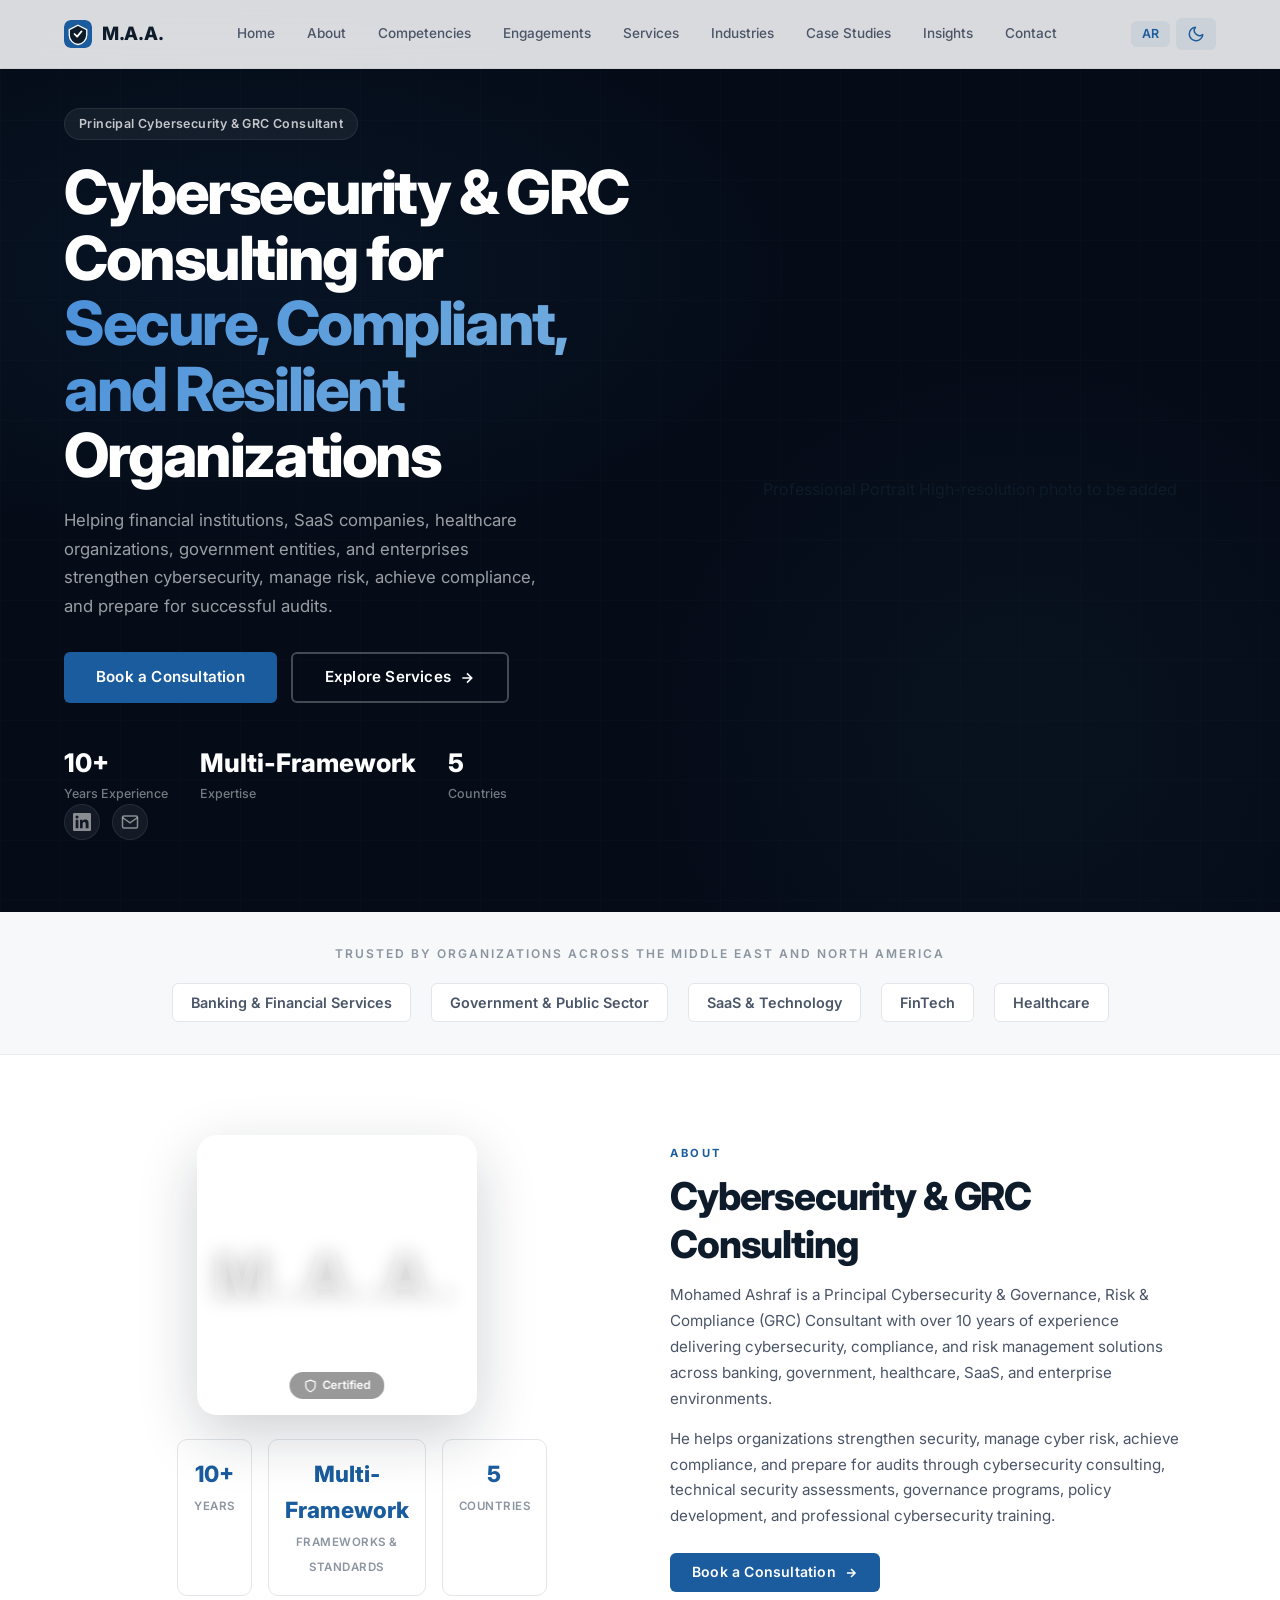
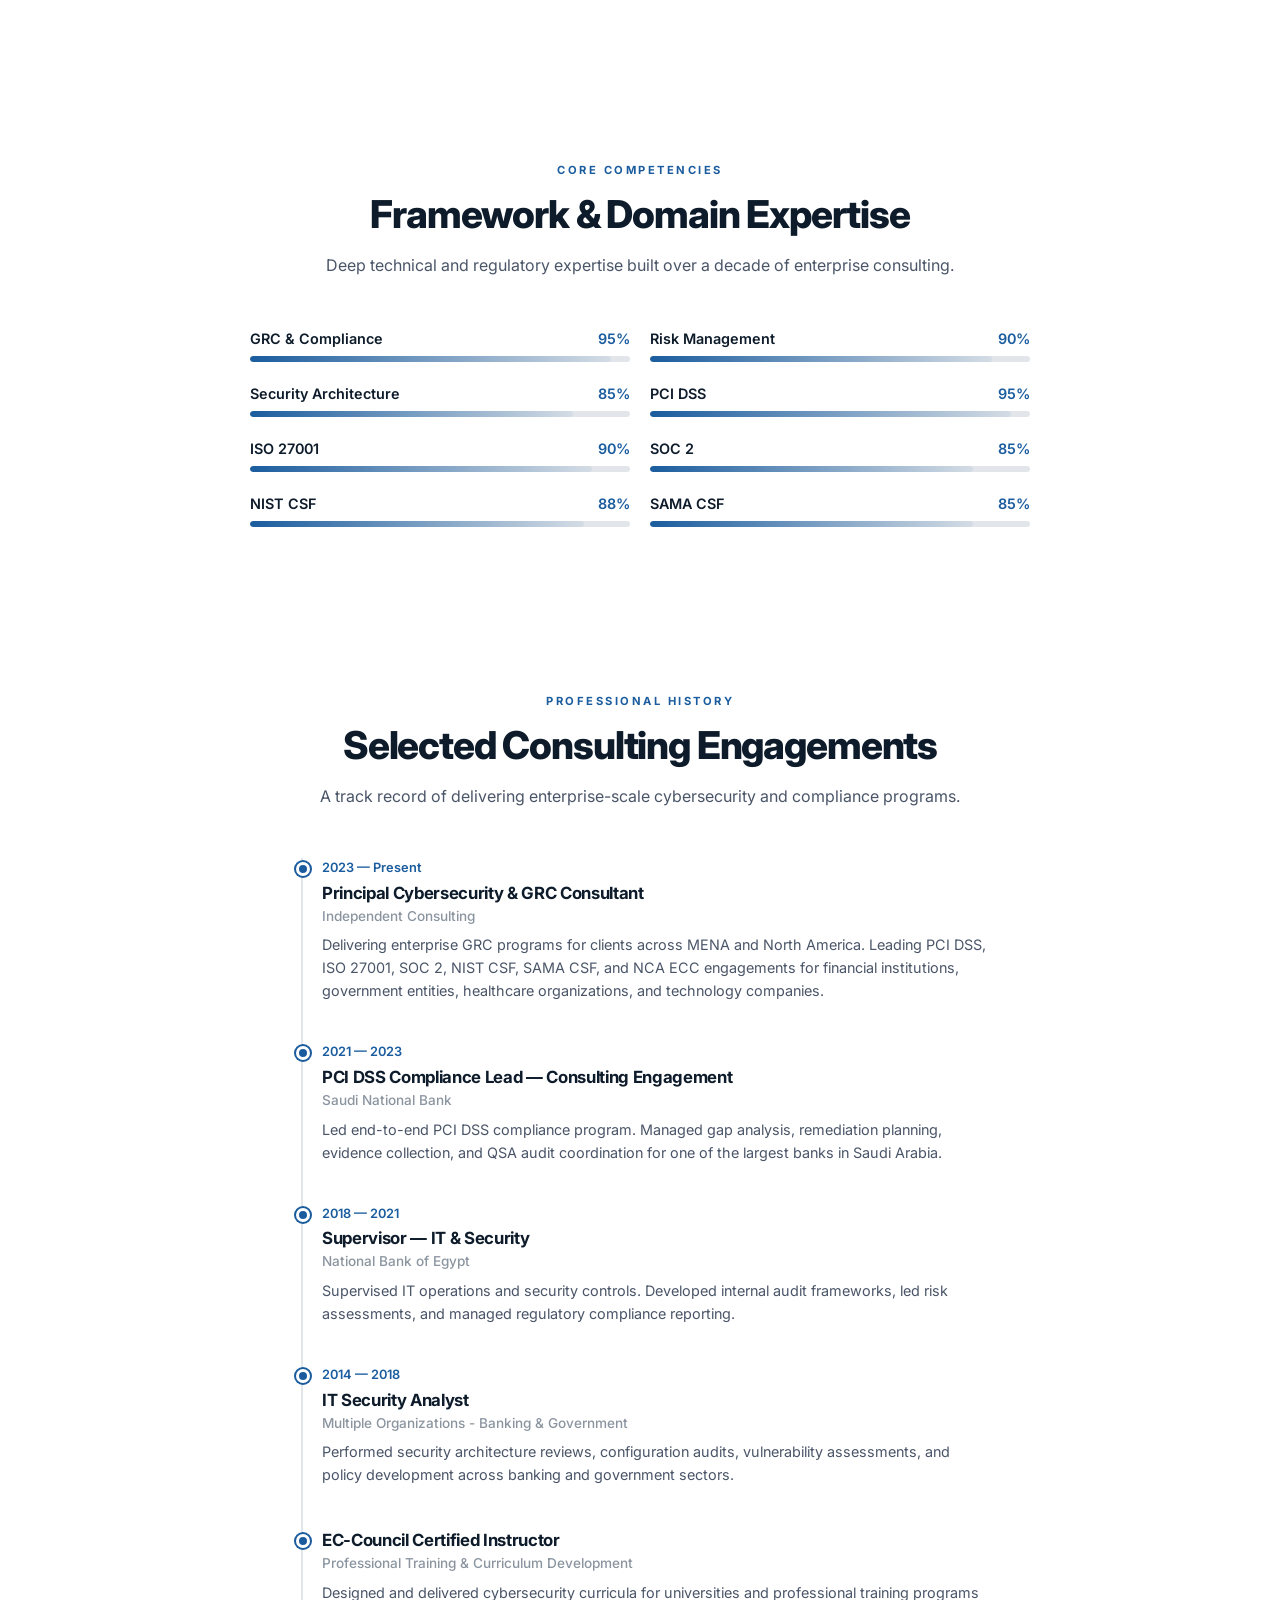
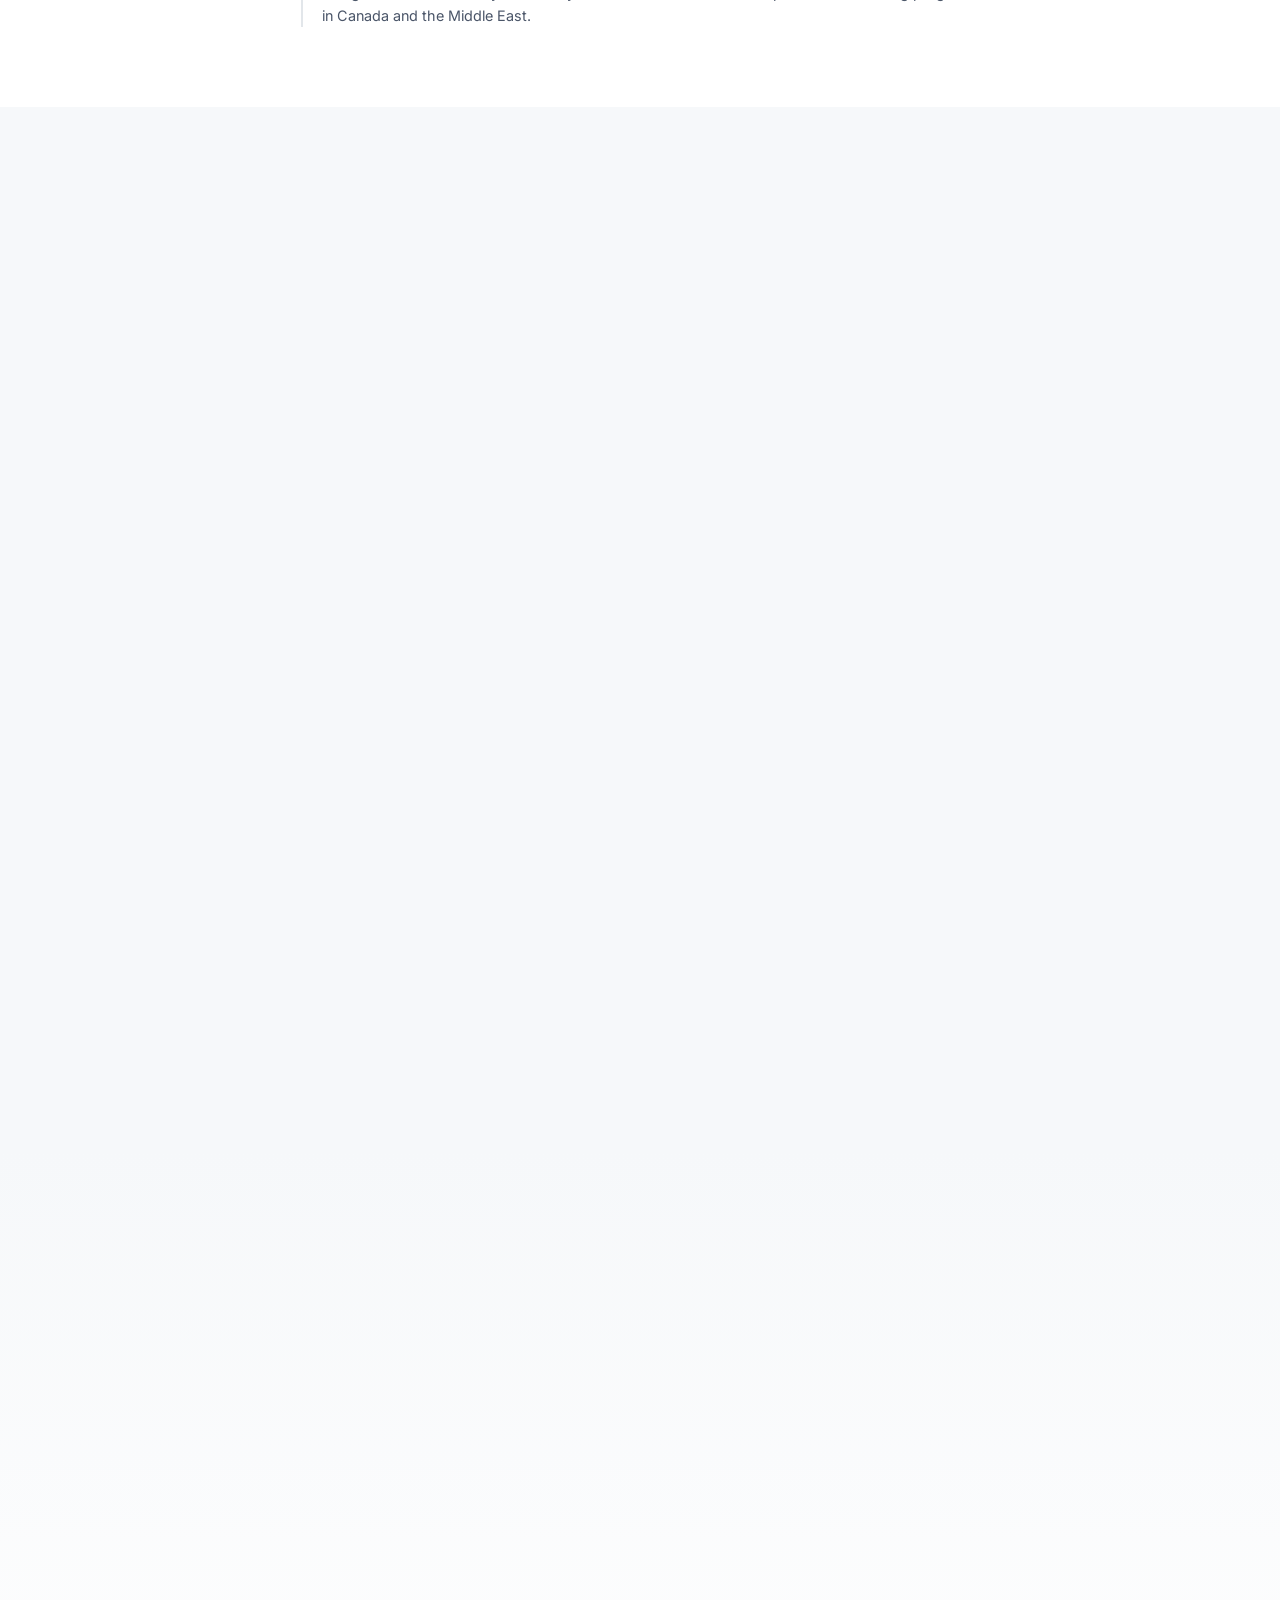
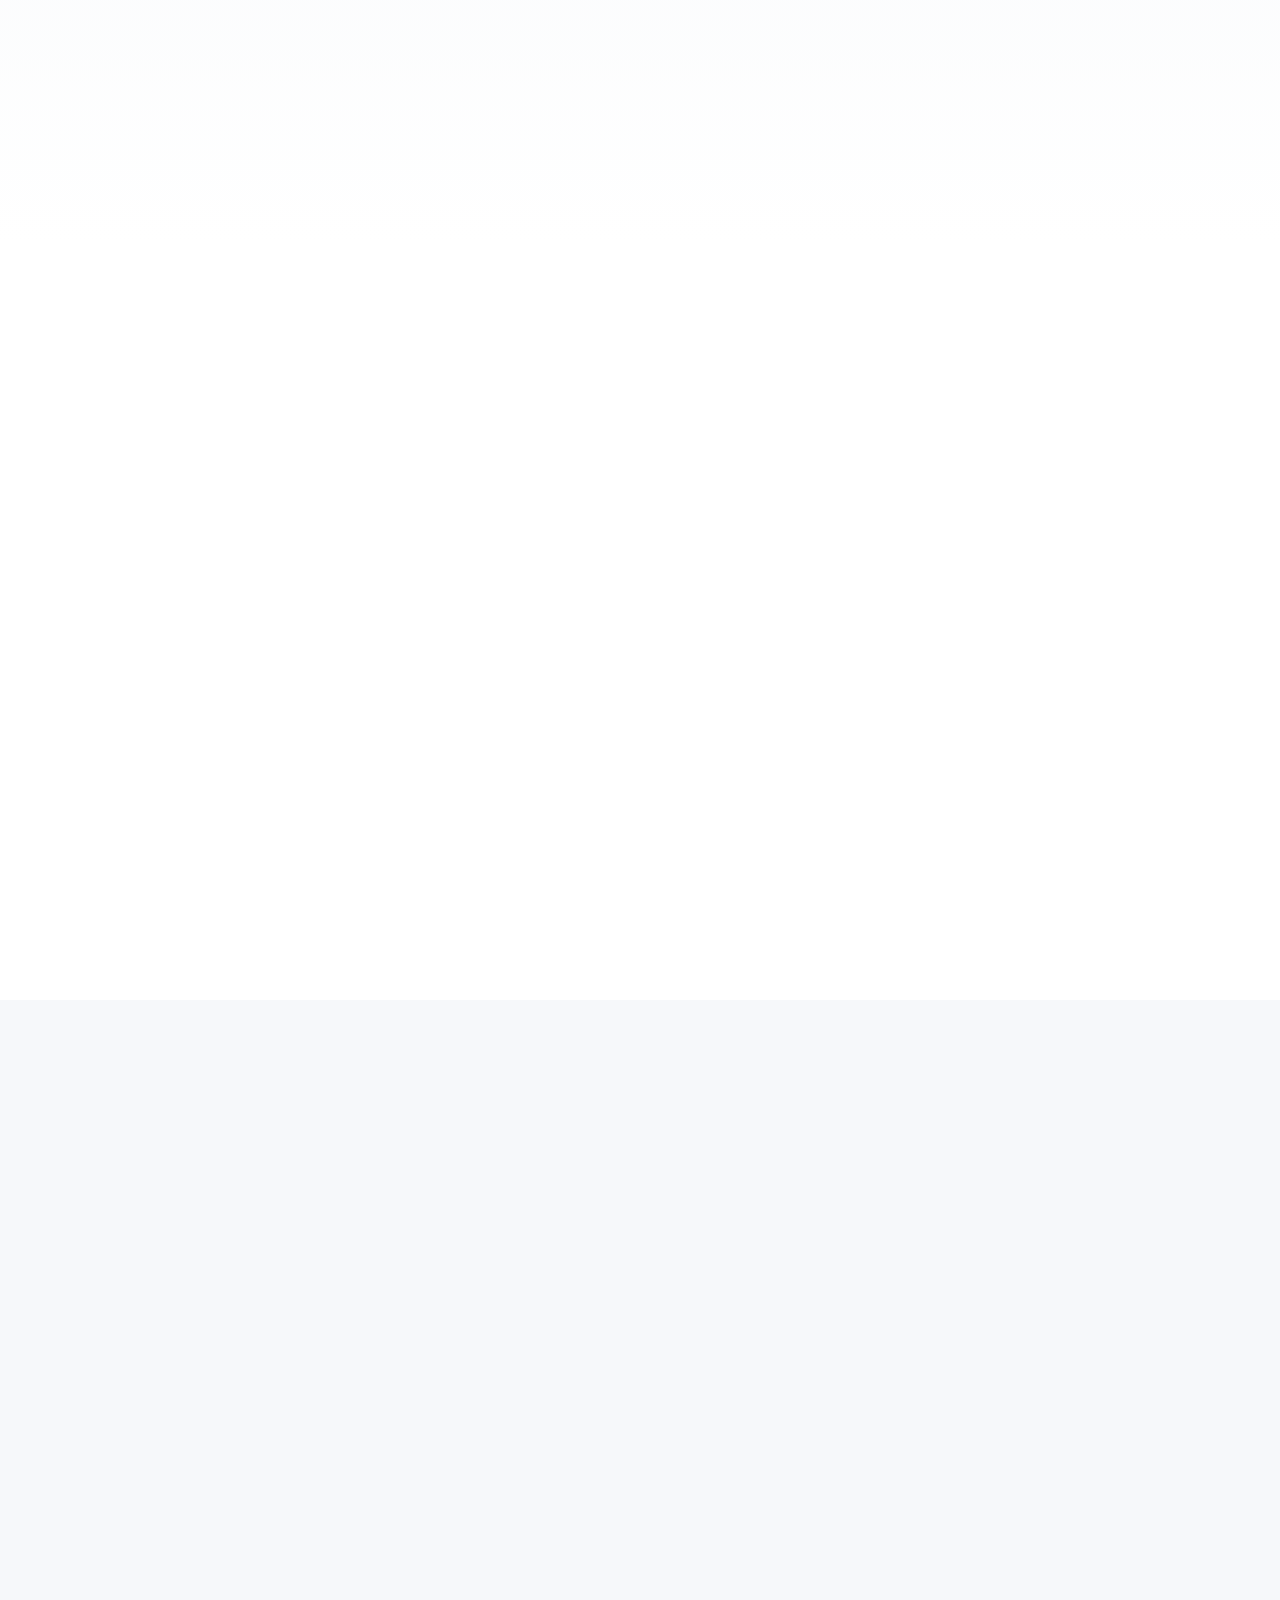
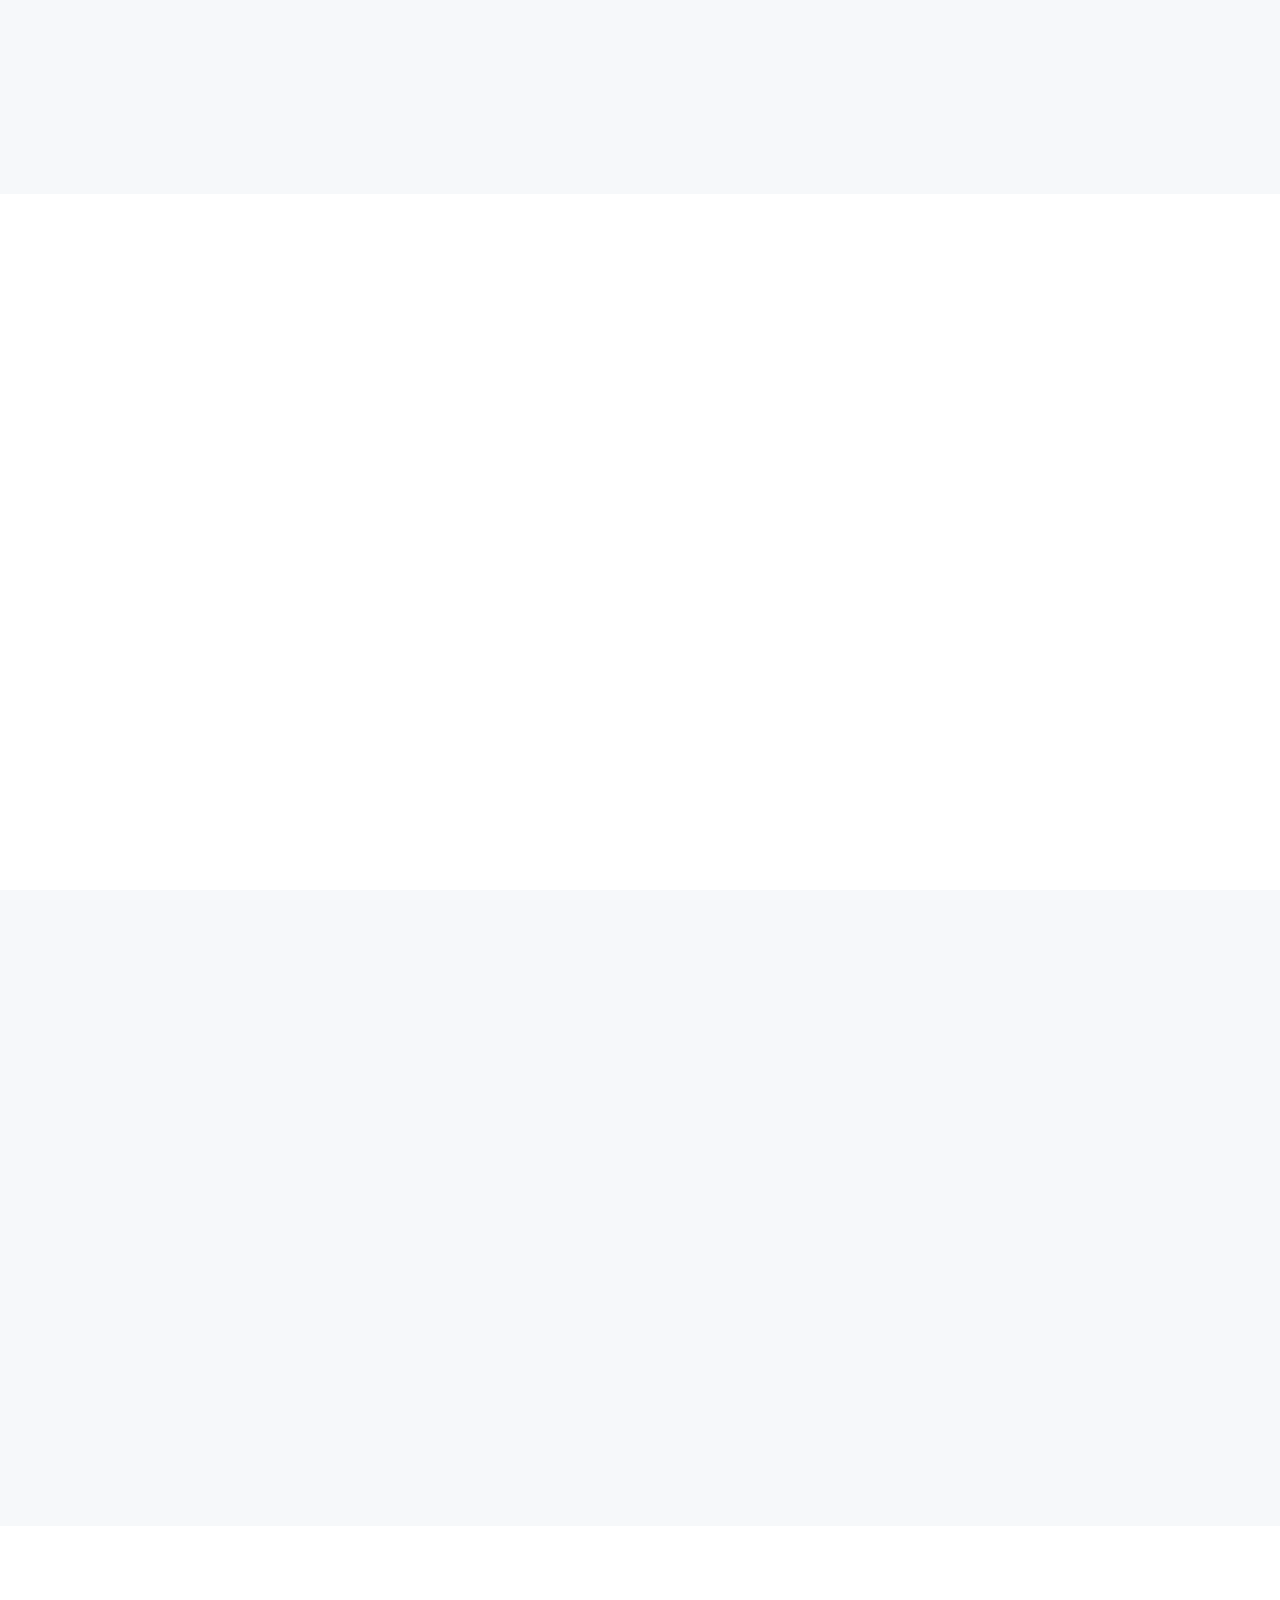
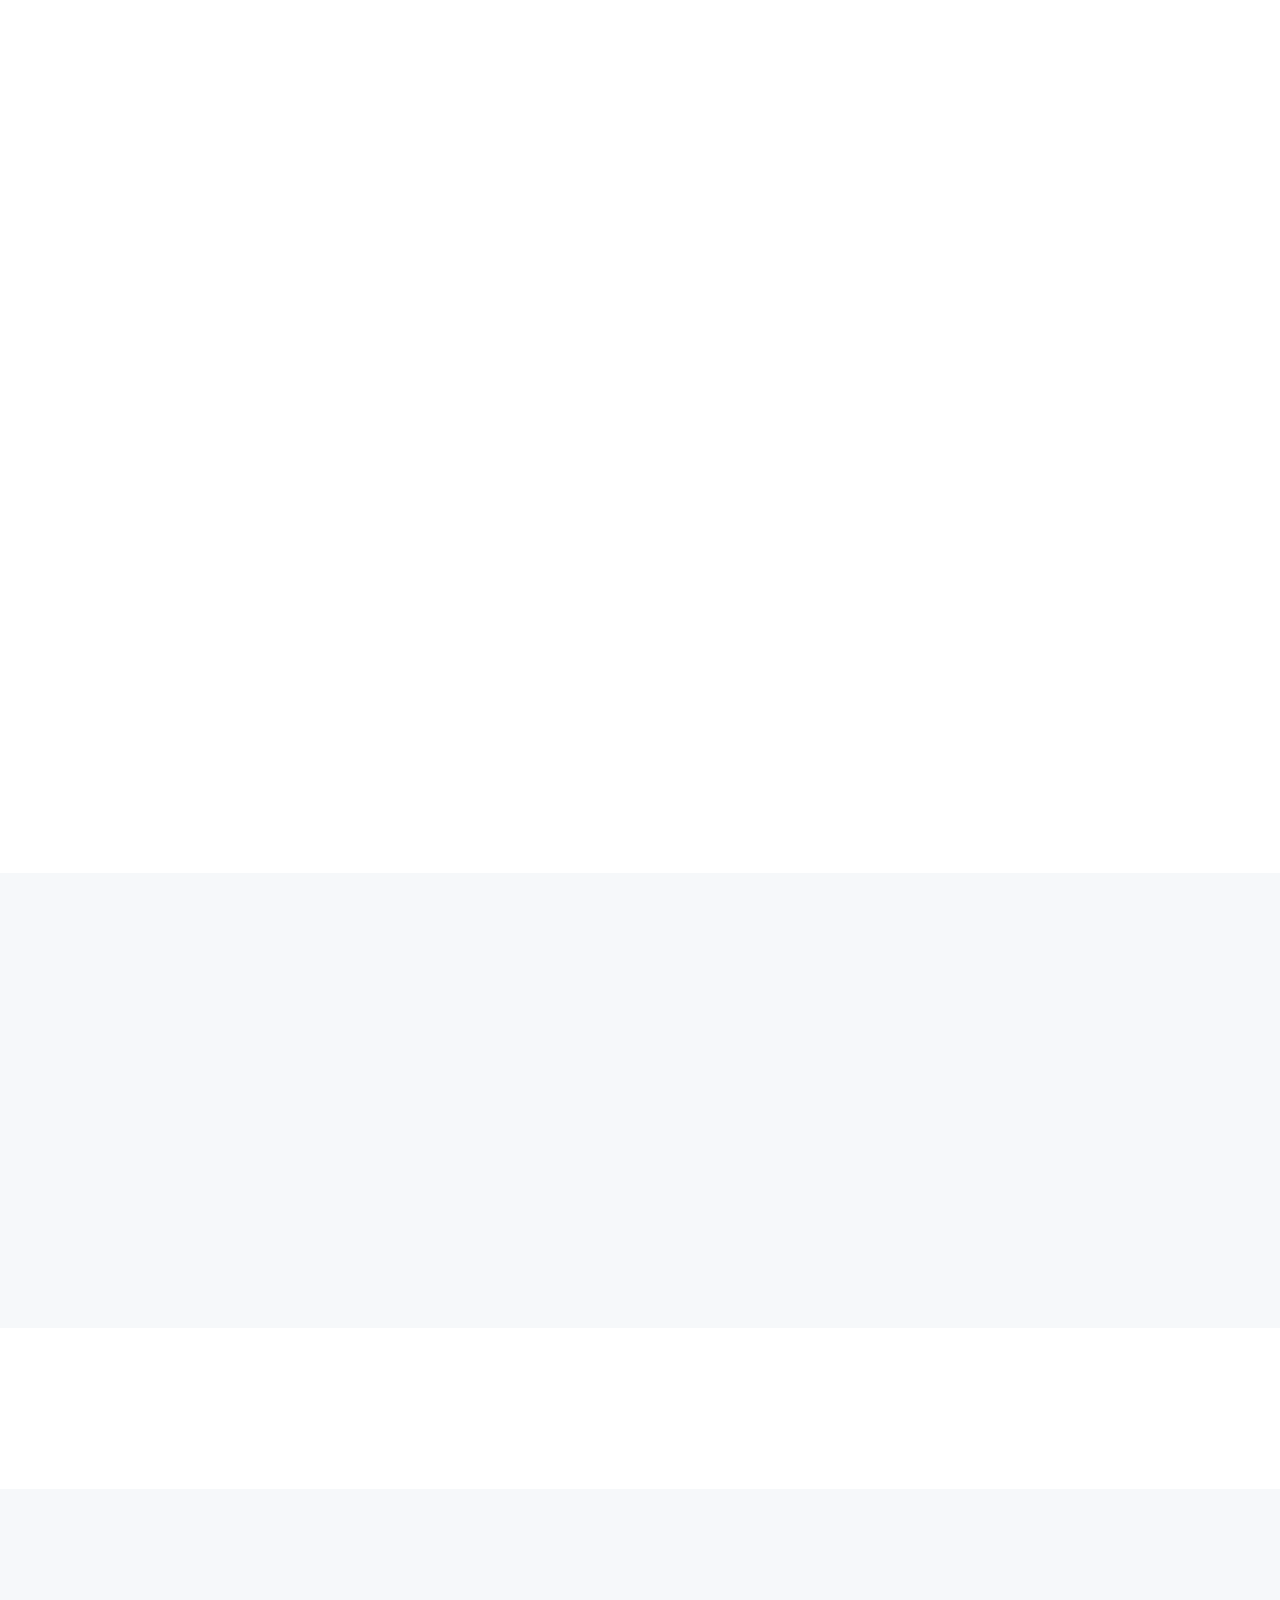
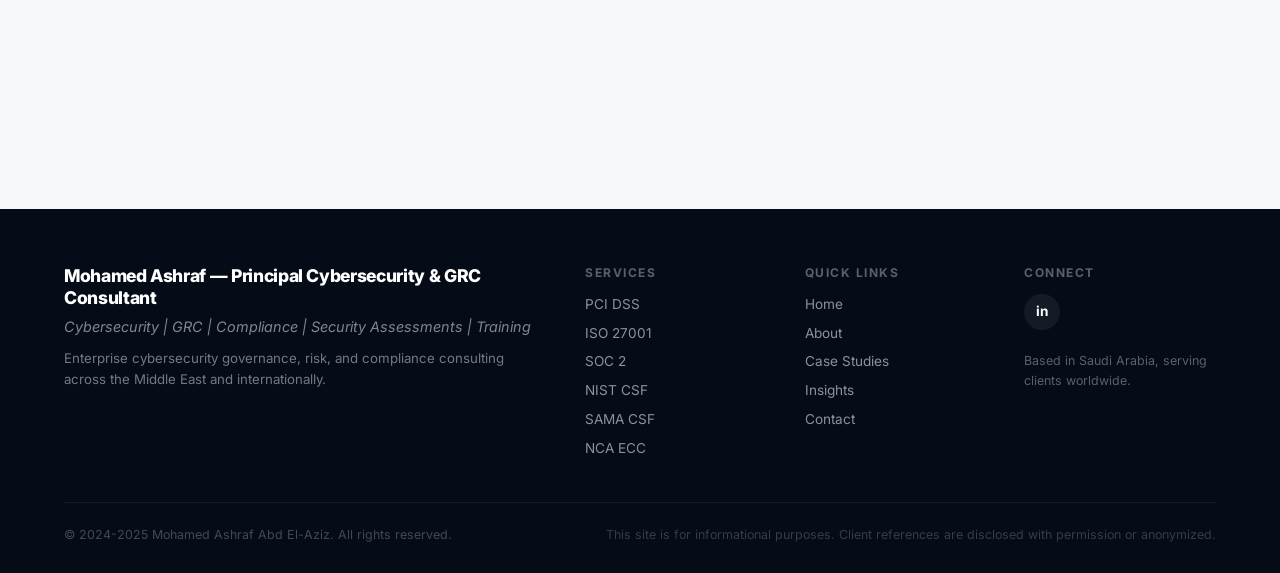
==== website/index.html @ 520581af "refactor: final professional review - remove subscription/marketplace, fix claims, restructure servi" ====
﻿<!DOCTYPE html>
<html lang="en">
<head>
<meta charset="UTF-8">
<meta name="viewport" content="width=device-width, initial-scale=1.0">
<title>Mohamed Ashraf Abd El-Aziz — Principal Cybersecurity & GRC Consultant | PCI DSS | ISO 27001 | SOC 2 | SAMA | NCA</title>
<meta name="description" content="10+ years delivering enterprise cybersecurity governance, risk & compliance programs for banks, governments, healthcare, and SaaS across 5 countries. PCI DSS, ISO 27001, SOC 2, SAMA CSF, NCA ECC.">
<meta name="keywords" content="Cybersecurity Consultant, GRC Consultant, PCI DSS Consultant, ISO 27001 Consultant, SOC 2 Consultant, SAMA CSF, NCA ECC, Riyadh, Saudi Arabia, vCISO, Risk Management, Compliance">
<meta name="robots" content="index, follow">
<link rel="canonical" href="https://domain.com">
<meta property="og:title" content="Mohamed Ashraf Abd El-Aziz — Principal Cybersecurity & GRC Consultant">
<meta property="og:description" content="Enterprise cybersecurity governance, risk & compliance consulting for financial institutions, SaaS, healthcare, and government.">
<meta property="og:type" content="website">
<meta property="og:url" content="https://domain.com">
<link rel="preconnect" href="https://fonts.googleapis.com">
<link rel="preconnect" href="https://fonts.gstatic.com" crossorigin>
<link href="https://fonts.googleapis.com/css2?family=Inter:wght@300;400;500;600;700;800;900&family=JetBrains+Mono:wght@400;500&display=swap" rel="stylesheet" media="print" onload="this.media='all'">
<link rel="stylesheet" href="css/styles.css">
</head>
<body>

<!-- ==================== NAVIGATION ==================== -->
<nav class="navbar" role="navigation" aria-label="Main navigation">
<div class="container nav-container">
<a href="#" class="nav-logo" aria-label="Home">
<svg class="nav-logo-icon" width="28" height="28" viewBox="0 0 32 32" fill="none"><rect width="32" height="32" rx="8" fill="#1A5C9E"/><path d="M16 6l10 5v6c0 5.5-4.5 10.5-10 11-5.5-.5-10-5.5-10-11v-6l10-5z" fill="#0D1B2A" stroke="#fff" stroke-width="1.5"/><path d="M12 16l3 3 5-6" stroke="#fff" stroke-width="2" stroke-linecap="round" stroke-linejoin="round"/></svg>
<span class="nav-logo-text" data-edit="navBrand">M.A.A.</span>
</a>
<div class="nav-links" id="navLinks" role="menubar">
<a href="#" class="active" role="menuitem" data-i18n="home">Home</a>
<a href="#about" role="menuitem" data-i18n="about">About</a>
<a href="#skills" role="menuitem" data-i18n="skills">Competencies</a>
<a href="#experience" role="menuitem" data-i18n="experience">Engagements</a>
<a href="#services" role="menuitem" data-i18n="services">Services</a>
<a href="#industries" role="menuitem" data-i18n="industries">Industries</a>
<a href="#case-studies" role="menuitem" data-i18n="caseStudies">Case Studies</a>
<a href="#insights" role="menuitem" data-i18n="insights">Insights</a>
<a href="#contact" role="menuitem" data-i18n="contact">Contact</a>
</div>
<div class="nav-actions">
<button class="nav-icon-btn" id="langToggle" aria-label="Toggle language">AR</button>
<button class="nav-icon-btn" id="themeToggle" aria-label="Toggle theme">
<svg width="18" height="18" viewBox="0 0 24 24" fill="none" stroke="currentColor" stroke-width="2" stroke-linecap="round" stroke-linejoin="round"><path d="M21 12.79A9 9 0 1 1 11.21 3 7 7 0 0 0 21 12.79z"/></svg>
</button>
<!-- TODO: Future SaaS login -->
<button class="btn btn-primary btn-sm" id="loginBtn" data-i18n="login" style="display:none;">Login</button>
</div>
<button class="hamburger" id="hamburger" aria-label="Toggle menu"><span></span><span></span><span></span></button>
</div>
</nav>

<!-- ==================== HERO ==================== -->
<section class="hero" id="home">
<div class="hero-grid-bg"></div>
<div class="hero-gradient"></div>
<div class="container hero-container">
<div class="hero-content">
<div class="hero-badge" data-i18n="heroBadge" data-edit="heroBadge"><span class="hero-badge-dot"></span> Principal Cybersecurity & GRC Consultant</div>
<h1 class="hero-title">Cybersecurity & GRC Consulting for <span class="hero-title-em" data-edit="heroTitleLine2">Secure, Compliant, and Resilient</span> Organizations</h1>
<p class="hero-subtitle" data-i18n="heroSub" data-edit="heroSub">Helping financial institutions, SaaS companies, healthcare organizations, government entities, and enterprises strengthen cybersecurity, manage risk, achieve compliance, and prepare for successful audits.</p>
<div class="hero-ctas">
<a href="#contact" class="btn btn-primary btn-lg">
<span data-i18n="schedule">Book a Consultation</span>
</a>
<a href="#services" class="btn btn-outline btn-lg">
<span data-i18n="explore">Explore Services</span>
<svg width="16" height="16" viewBox="0 0 24 24" fill="none" stroke="currentColor" stroke-width="2.5"><path d="M5 12h14M12 5l7 7-7 7"/></svg>
</a>
</div>
<div class="hero-stats">
<div class="hero-stat">
<span class="hero-stat-num" data-edit="stat1num">10+</span>
<span class="hero-stat-label" data-edit="stat1label">Years Experience</span>
</div>
<div class="hero-stat">
<span class="hero-stat-num" data-edit="stat2num">Multi-Framework</span>
<span class="hero-stat-label" data-edit="stat2label">Expertise</span>
</div>
<div class="hero-stat">
<span class="hero-stat-num" data-edit="stat3val">5</span>
<span class="hero-stat-label" data-edit="stat3label">Countries</span>
</div>
</div>
<div class="hero-social">
<a href="#" aria-label="LinkedIn" class="hero-social-link">
<svg width="18" height="18" viewBox="0 0 24 24" fill="currentColor"><path d="M20.447 20.452h-3.554v-5.569c0-1.328-.027-3.037-1.852-3.037-1.853 0-2.136 1.445-2.136 2.939v5.667H9.351V9h3.414v1.561h.046c.477-.9 1.637-1.85 3.5-1.85 3.742 0 4.436 2.459 4.436 5.656v6.085zM5.337 7.433a2.062 2.062 0 01-2.063-2.065 2.064 2.064 0 112.063 2.065zM7.119 20.452H3.553V9h3.566v11.452zM22.225 0H1.771C.792 0 0 .774 0 1.729v20.542C0 23.227.792 24 1.771 24h20.451C23.2 24 24 23.227 24 22.271V1.729C24 .774 23.2 0 22.225 0z"/></svg>
</a>
<a href="#" aria-label="Email" class="hero-social-link">
<svg width="18" height="18" viewBox="0 0 24 24" fill="none" stroke="currentColor" stroke-width="2"><path d="M4 4h16c1.1 0 2 .9 2 2v12c0 1.1-.9 2-2 2H4c-1.1 0-2-.9-2-2V6c0-1.1.9-2 2-2z"/><polyline points="22,6 12,13 2,6"/></svg>
</a>
</div>
</div>
<div class="hero-visual">
<div class="hero-photo-placeholder">
Professional Portrait
<span class="hero-photo-note">High-resolution photo to be added</span>
</div>
</div>
</div>
</section>

<!-- ==================== TRUSTED BY ==================== -->
<section class="trusted-section">
<div class="container">
<p class="trusted-label" data-i18n="trustedBy" data-edit="trustedBy">Trusted by leading organizations across the Middle East and North America</p>
<div class="trusted-logos">
<div class="trusted-logo" data-i18n="snb" data-edit="snb">Banking & Financial Services</div>
<div class="trusted-logo" data-i18n="diriyah" data-edit="diriyah">Government & Public Sector</div>
<div class="trusted-logo" data-i18n="nvits" data-edit="nvits">SaaS & Technology</div>
<div class="trusted-logo" data-i18n="parentApp" data-edit="parentApp">FinTech</div>
<div class="trusted-logo" data-i18n="healthcare" data-edit="healthcare">Healthcare</div>
</div>
</div>
</section>

<!-- ==================== ABOUT ==================== -->
<section class="section" id="about">
<div class="container">
<div class="about-layout">
<div class="about-visual">
<div class="about-image-card">
<div class="about-initials">M.A.A.</div>
<div class="about-image-badge">
<svg width="14" height="14" viewBox="0 0 24 24" fill="none" stroke="currentColor" stroke-width="2"><path d="M12 22s8-4 8-10V5l-8-3-8 3v7c0 6 8 10 8 10z"/></svg>
Certified
</div>
</div>
<div class="about-metrics">
<div class="about-metric"><span class="about-metric-num" data-edit="aboutMetric1">10+</span><span class="about-metric-label">Years</span></div>
<div class="about-metric"><span class="about-metric-num" data-edit="aboutMetric2">Multi-Framework</span><span class="about-metric-label">Frameworks & Standards</span></div>
<div class="about-metric"><span class="about-metric-num" data-edit="aboutMetric3">5</span><span class="about-metric-label">Countries</span></div>
</div>
</div>
<div class="about-content">
<span class="section-label" data-i18n="aboutLabel" data-edit="aboutLabel">About</span>
<h2 class="section-title" data-i18n="aboutTitle" data-edit="aboutTitle">Turning Compliance Into Competitive Advantage</h2>
<p class="about-text" data-i18n="aboutP1" data-edit="aboutP1">Mohamed Ashraf is a Principal Cybersecurity & Governance, Risk & Compliance (GRC) Consultant with over 10 years of experience delivering cybersecurity, compliance, and risk management solutions across banking, government, healthcare, SaaS, and enterprise environments.</p>
<p class="about-text" data-i18n="aboutP2" data-edit="aboutP2">He helps organizations strengthen security, manage cyber risk, achieve compliance, and prepare for audits through cybersecurity consulting, technical security assessments, governance programs, policy development, and professional cybersecurity training.</p>
<div class="about-actions">
<a href="#contact" class="btn btn-primary">
<span data-i18n="schedule">Book a Consultation</span>
<svg width="14" height="14" viewBox="0 0 24 24" fill="none" stroke="currentColor" stroke-width="2.5"><path d="M5 12h14M12 5l7 7-7 7"/></svg>
</a>
</div>
</div>
</div>
</div>
</section>

<!-- ==================== SKILLS ==================== -->
<section class="section skills-section" id="skills">
<div class="container">
<div class="section-header">
<span class="section-label" data-i18n="skillsLabel" data-edit="skillsLabel">Core Competencies</span>
<h2 class="section-title" data-i18n="skillsTitle" data-edit="skillsTitle">Framework & Domain Expertise</h2>
<p class="section-desc" data-i18n="skillsDesc" data-edit="skillsDesc">Deep technical and regulatory expertise developed over a decade of hands-on consulting across industries and frameworks.</p>
</div>
<div class="skills-grid">
<div class="skill-item">
<div class="skill-info"><span data-edit="skill1name">GRC & Compliance</span><span data-edit="skill1pct">95%</span></div>
<div class="skill-bar"><div class="skill-bar-fill" style="width:95%"></div></div>
</div>
<div class="skill-item">
<div class="skill-info"><span data-edit="skill2name">Risk Management</span><span data-edit="skill2pct">90%</span></div>
<div class="skill-bar"><div class="skill-bar-fill" style="width:90%"></div></div>
</div>
<div class="skill-item">
<div class="skill-info"><span data-edit="skill3name">Security Architecture</span><span data-edit="skill3pct">85%</span></div>
<div class="skill-bar"><div class="skill-bar-fill" style="width:85%"></div></div>
</div>
<div class="skill-item">
<div class="skill-info"><span data-edit="skill4name">PCI DSS</span><span data-edit="skill4pct">95%</span></div>
<div class="skill-bar"><div class="skill-bar-fill" style="width:95%"></div></div>
</div>
<div class="skill-item">
<div class="skill-info"><span data-edit="skill5name">ISO 27001</span><span data-edit="skill5pct">90%</span></div>
<div class="skill-bar"><div class="skill-bar-fill" style="width:90%"></div></div>
</div>
<div class="skill-item">
<div class="skill-info"><span data-edit="skill6name">SOC 2</span><span data-edit="skill6pct">85%</span></div>
<div class="skill-bar"><div class="skill-bar-fill" style="width:85%"></div></div>
</div>
<div class="skill-item">
<div class="skill-info"><span data-edit="skill7name">NIST CSF</span><span data-edit="skill7pct">88%</span></div>
<div class="skill-bar"><div class="skill-bar-fill" style="width:88%"></div></div>
</div>
<div class="skill-item">
<div class="skill-info"><span data-edit="skill8name">SAMA CSF</span><span data-edit="skill8pct">85%</span></div>
<div class="skill-bar"><div class="skill-bar-fill" style="width:85%"></div></div>
</div>
</div>
</div>
</section>

<!-- ==================== EXPERIENCE TIMELINE ==================== -->
<section class="section timeline-section" id="experience">
<div class="container">
<div class="section-header">
<span class="section-label" data-i18n="expLabel" data-edit="expLabel">Professional History</span>
<h2 class="section-title" data-i18n="expTitle" data-edit="expTitle">Selected Consulting Engagements</h2>
<p class="section-desc" data-i18n="expDesc" data-edit="expDesc">A track record of delivering enterprise-scale cybersecurity and compliance programs.</p>
</div>
<div class="timeline">
<div class="timeline-item">
<div class="timeline-dot"></div>
<div class="timeline-date" data-edit="exp1date">2023 — Present</div>
<div class="timeline-content">
<h4 data-edit="exp1title">Principal Cybersecurity & GRC Consultant</h4>
<span class="timeline-org" data-edit="exp1org">Independent Consulting</span>
<p data-edit="exp1desc">Delivering enterprise GRC programs for clients across MENA and North America. Leading PCI DSS, ISO 27001, SOC 2, NIST CSF, SAMA CSF, and NCA ECC engagements for financial institutions, government entities, healthcare organizations, and technology companies.</p>
</div>
</div>
<div class="timeline-item">
<div class="timeline-dot"></div>
<div class="timeline-date" data-edit="exp2date">2021 — 2023</div>
<div class="timeline-content">
<h4 data-edit="exp2title">PCI DSS Compliance Lead — Consulting Engagement</h4>
<span class="timeline-org" data-edit="exp2org">Saudi National Bank</span>
<p data-edit="exp2desc">Led end-to-end PCI DSS compliance program. Managed gap analysis, remediation planning, evidence collection, and QSA audit coordination for one of the largest banks in Saudi Arabia.</p>
</div>
</div>
<div class="timeline-item">
<div class="timeline-dot"></div>
<div class="timeline-date" data-edit="exp3date">2018 — 2021</div>
<div class="timeline-content">
<h4 data-edit="exp3title">Supervisor — IT & Security</h4>
<span class="timeline-org" data-edit="exp3org">National Bank of Egypt</span>
<p data-edit="exp3desc">Supervised IT operations and security controls. Developed internal audit frameworks, led risk assessments, and managed regulatory compliance reporting.</p>
</div>
</div>
<div class="timeline-item">
<div class="timeline-dot"></div>
<div class="timeline-date" data-edit="exp4date">2014 — 2018</div>
<div class="timeline-content">
<h4 data-edit="exp4title">IT Security Analyst</h4>
<span class="timeline-org" data-edit="exp4org">Multiple Organizations - Banking & Government</span>
<p data-edit="exp4desc">Performed security architecture reviews, configuration audits, vulnerability assessments, and policy development across banking and government sectors.</p>
</div>
</div>
<div class="timeline-item">
<div class="timeline-dot"></div>
<div class="timeline-date" data-edit="exp5date"></div>
<div class="timeline-content">
<h4 data-edit="exp5title">EC-Council Certified Instructor</h4>
<span class="timeline-org" data-edit="exp5org">Professional Training & Curriculum Development</span>
<p data-edit="exp5desc">Designed and delivered cybersecurity curricula for universities and professional training programs in Canada and the Middle East.</p>
</div>
</div>
</div>
</div>
</section>

<!-- ==================== SERVICES OVERVIEW ==================== -->
<section class="section section-alt" id="services">
<div class="container">
<div class="section-header">
<span class="section-label" data-i18n="servicesLabel" data-edit="servicesLabel">What I Do</span>
<h2 class="section-title" data-i18n="servicesTitle" data-edit="servicesTitle">Cybersecurity & Compliance Consulting</h2>
<p class="section-desc" data-i18n="servicesDesc" data-edit="servicesDesc">Every engagement is tailored to your industry, regulatory environment, and business objectives. These are the outcomes I deliver — not a menu of products.</p>
</div>

<div class="service-tabs" role="tablist">
<button class="service-tab active" data-tab="compliance" role="tab" data-i18n="tabCompliance">Compliance & GRC</button>
<button class="service-tab" data-tab="assessments" role="tab" data-i18n="tabAssessments">Cybersecurity Assessments</button>
<button class="service-tab" data-tab="documentation" role="tab" data-i18n="tabDocumentation">Documentation & Programs</button>
<button class="service-tab" data-tab="training" role="tab" data-i18n="tabTraining">Training</button>
<button class="service-tab" data-tab="vciso" role="tab" data-i18n="tabVCISO">vCISO</button>
</div>

<!-- Compliance & GRC -->
<div class="service-panel active" id="panel-compliance">
<div class="service-grid">
<div class="service-card" data-service="pci">
<div class="service-card-top">
<span class="service-framework">PCI DSS v4.0.1</span>
<h3 data-i18n="pciTitle">PCI DSS Compliance</h3>
<p data-i18n="pciDesc">End-to-end program management covering all 12 requirements. Gap assessment, evidence collection, control testing, and audit readiness for merchants, banks, and FinTechs.</p>
</div>
<div class="service-card-bottom">
<div class="service-tags">
<span data-edit="svcTag_pci1">Gap Analysis</span><span data-edit="svcTag_pci2">Evidence Review</span><span data-edit="svcTag_pci3">Audit Readiness</span>
</div>
<a href="#contact" class="service-cta" data-i18n="bookConsult">Book a Consultation <svg width="12" height="12" viewBox="0 0 24 24" fill="none" stroke="currentColor" stroke-width="2.5"><path d="M5 12h14M12 5l7 7-7 7"/></svg></a>
</div>
</div>
<div class="service-card" data-service="iso">
<div class="service-card-top">
<span class="service-framework">ISO 27001:2022</span>
<h3 data-i18n="isoTitle">ISO 27001 Compliance</h3>
<p data-i18n="isoDesc">Full lifecycle support: gap analysis, ISMS design, risk assessment, Statement of Applicability, internal audit, and certification body liaison.</p>
</div>
<div class="service-card-bottom">
<div class="service-tags"><span data-edit="svcTag_iso1">ISMS</span><span data-edit="svcTag_iso2">Internal Audit</span><span data-edit="svcTag_iso3">Certification</span></div>
<a href="#contact" class="service-cta" data-i18n="bookConsult">Book a Consultation <svg width="12" height="12" viewBox="0 0 24 24" fill="none" stroke="currentColor" stroke-width="2.5"><path d="M5 12h14M12 5l7 7-7 7"/></svg></a>
</div>
</div>
<div class="service-card" data-service="soc2">
<div class="service-card-top">
<span class="service-framework">SOC 2</span>
<h3 data-i18n="soc2Title">SOC 2 Readiness</h3>
<p data-i18n="soc2Desc">Trust Service Criteria mapping, control identification, evidence collection processes, pre-audit testing, and remediation planning for Type I and Type II reports.</p>
</div>
<div class="service-card-bottom">
<div class="service-tags"><span data-edit="svcTag_soc21">TSC Mapping</span><span data-edit="svcTag_soc22">Readiness</span><span data-edit="svcTag_soc23">Type I/II</span></div>
<a href="#contact" class="service-cta" data-i18n="bookConsult">Book a Consultation <svg width="12" height="12" viewBox="0 0 24 24" fill="none" stroke="currentColor" stroke-width="2.5"><path d="M5 12h14M12 5l7 7-7 7"/></svg></a>
</div>
</div>
<div class="service-card" data-service="nist">
<div class="service-card-top">
<span class="service-framework">NIST CSF 2.0</span>
<h3 data-i18n="nistTitle">NIST CSF Alignment</h3>
<p data-i18n="nistDesc">Maturity assessment across all 6 functions (Govern, Identify, Protect, Detect, Respond, Recover). Strategic roadmap and control implementation guidance.</p>
</div>
<div class="service-card-bottom">
<div class="service-tags"><span data-edit="svcTag_nist1">Maturity</span><span data-edit="svcTag_nist2">Roadmap</span><span data-edit="svcTag_nist3">Controls</span></div>
<a href="#contact" class="service-cta" data-i18n="bookConsult">Book a Consultation <svg width="12" height="12" viewBox="0 0 24 24" fill="none" stroke="currentColor" stroke-width="2.5"><path d="M5 12h14M12 5l7 7-7 7"/></svg></a>
</div>
</div>
<div class="service-card" data-service="sama">
<div class="service-card-top">
<span class="service-framework">SAMA CSF</span>
<h3 data-i18n="samaTitle">SAMA CSF Implementation</h3>
<p data-i18n="samaDesc">Regulatory compliance for Saudi financial institutions. Domain mapping, control testing, and evidence management for SAMA licensing requirements.</p>
</div>
<div class="service-card-bottom">
<div class="service-tags"><span data-edit="svcTag_sama1">Financial</span><span data-edit="svcTag_sama2">Licensing</span><span data-edit="svcTag_sama3">Regulatory</span></div>
<a href="#contact" class="service-cta" data-i18n="bookConsult">Book a Consultation <svg width="12" height="12" viewBox="0 0 24 24" fill="none" stroke="currentColor" stroke-width="2.5"><path d="M5 12h14M12 5l7 7-7 7"/></svg></a>
</div>
</div>
<div class="service-card" data-service="nca">
<div class="service-card-top">
<span class="service-framework">NCA ECC</span>
<h3 data-i18n="ncaTitle">NCA ECC Compliance</h3>
<p data-i18n="ncaDesc">Compliance with Saudi Arabia's National Cybersecurity Authority framework for government entities and critical infrastructure organizations.</p>
</div>
<div class="service-card-bottom">
<div class="service-tags"><span data-edit="svcTag_nca1">Government</span><span data-edit="svcTag_nca2">Critical Infra</span><span data-edit="svcTag_nca3">NCA</span></div>
<a href="#contact" class="service-cta" data-i18n="bookConsult">Book a Consultation <svg width="12" height="12" viewBox="0 0 24 24" fill="none" stroke="currentColor" stroke-width="2.5"><path d="M5 12h14M12 5l7 7-7 7"/></svg></a>
</div>
</div>
</div>
</div>

<!-- Cybersecurity Assessments -->
<div class="service-panel" id="panel-assessments">
<div class="service-grid">
<div class="service-card">
<div class="service-card-top">
<span class="service-framework">Architecture</span>
<h3 data-i18n="archTitle">Security Architecture Review</h3>
<p data-i18n="archDesc">Comprehensive review of network, cloud, application, and physical architectures. Threat modeling, gap identification, and prioritized recommendations.</p>
</div>
<div class="service-card-bottom">
<div class="service-tags"><span data-edit="svcTag_arch1">Network</span><span data-edit="svcTag_arch2">Cloud</span><span data-edit="svcTag_arch3">Threat Model</span></div>
<a href="#contact" class="service-cta" data-i18n="bookConsult">Book a Consultation <svg width="12" height="12" viewBox="0 0 24 24" fill="none" stroke="currentColor" stroke-width="2.5"><path d="M5 12h14M12 5l7 7-7 7"/></svg></a>
</div>
</div>
<div class="service-card">
<div class="service-card-top">
<span class="service-framework">Network Security</span>
<h3 data-i18n="netReviewTitle">Network Security Review</h3>
<p data-i18n="netReviewDesc">Firewall rule set review, network diagram validation, segmentation testing, and security baseline configuration assessment across enterprise networks.</p>
</div>
<div class="service-card-bottom">
<div class="service-tags"><span data-edit="svcTag_net1">Firewall</span><span data-edit="svcTag_net2">Segmentation</span><span data-edit="svcTag_net3">Baselines</span></div>
<a href="#contact" class="service-cta" data-i18n="bookConsult">Book a Consultation <svg width="12" height="12" viewBox="0 0 24 24" fill="none" stroke="currentColor" stroke-width="2.5"><path d="M5 12h14M12 5l7 7-7 7"/></svg></a>
</div>
</div>
<div class="service-card">
<div class="service-card-top">
<span class="service-framework">Vulnerability</span>
<h3 data-i18n="vulnTitle">Vulnerability Assessment</h3>
<p data-i18n="vulnDesc">Systematic identification and evaluation of security vulnerabilities across infrastructure, applications, and configurations with prioritized remediation guidance.</p>
</div>
<div class="service-card-bottom">
<div class="service-tags"><span data-edit="svcTag_vuln1">Scanning</span><span data-edit="svcTag_vuln2">Prioritization</span><span data-edit="svcTag_vuln3">Remediation</span></div>
<a href="#contact" class="service-cta" data-i18n="bookConsult">Book a Consultation <svg width="12" height="12" viewBox="0 0 24 24" fill="none" stroke="currentColor" stroke-width="2.5"><path d="M5 12h14M12 5l7 7-7 7"/></svg></a>
</div>
</div>
<div class="service-card">
<div class="service-card-top">
<span class="service-framework">Access Control</span>
<h3 data-i18n="accessTitle">Access & Privileged Access Review</h3>
<p data-i18n="accessDesc">User access and privileged access review including role mapping, separation of duties analysis, and least-privilege optimization across critical systems.</p>
</div>
<div class="service-card-bottom">
<div class="service-tags"><span data-edit="svcTag_access1">RBAC</span><span data-edit="svcTag_access2">SoD</span><span data-edit="svcTag_access3">PAM</span></div>
<a href="#contact" class="service-cta" data-i18n="bookConsult">Book a Consultation <svg width="12" height="12" viewBox="0 0 24 24" fill="none" stroke="currentColor" stroke-width="2.5"><path d="M5 12h14M12 5l7 7-7 7"/></svg></a>
</div>
</div>
<div class="service-card">
<div class="service-card-top">
<span class="service-framework">Incident Response</span>
<h3 data-i18n="irReviewTitle">Incident Response Review</h3>
<p data-i18n="irReviewDesc">Assessment of incident response plans, playbooks, escalation procedures, and tabletop exercise facilitation with improvement recommendations.</p>
</div>
<div class="service-card-bottom">
<div class="service-tags"><span data-edit="svcTag_ir1">Playbooks</span><span data-edit="svcTag_ir2">Tabletop</span><span data-edit="svcTag_ir3">Lessons Learned</span></div>
<a href="#contact" class="service-cta" data-i18n="bookConsult">Book a Consultation <svg width="12" height="12" viewBox="0 0 24 24" fill="none" stroke="currentColor" stroke-width="2.5"><path d="M5 12h14M12 5l7 7-7 7"/></svg></a>
</div>
</div>
<div class="service-card">
<div class="service-card-top">
<span class="service-framework">Resilience</span>
<h3 data-i18n="bcrTitle">Business Continuity Review</h3>
<p data-i18n="bcrDesc">BCP/DR plan review, business impact analysis, recovery testing validation, and improvement recommendations for organizational resilience.</p>
</div>
<div class="service-card-bottom">
<div class="service-tags"><span data-edit="svcTag_bcr1">BCP</span><span data-edit="svcTag_bcr2">DR</span><span data-edit="svcTag_bcr3">Recovery</span></div>
<a href="#contact" class="service-cta" data-i18n="bookConsult">Book a Consultation <svg width="12" height="12" viewBox="0 0 24 24" fill="none" stroke="currentColor" stroke-width="2.5"><path d="M5 12h14M12 5l7 7-7 7"/></svg></a>
</div>
</div>
</div>
</div>

<!-- Documentation & Programs -->
<div class="service-panel" id="panel-documentation">
<div class="service-grid">
<div class="service-card">
<div class="service-card-top">
<span class="service-framework">Full Suite</span>
<h3 data-i18n="policyTitle">Policy Development</h3>
<p data-i18n="policyDesc">Comprehensive cybersecurity policy development aligned to your chosen framework(s). Practical, enforceable, and audit-ready documentation suites.</p>
</div>
<div class="service-card-bottom">
<div class="service-tags"><span data-edit="svcTag_pol1">Policies</span><span data-edit="svcTag_pol2">Standards</span><span data-edit="svcTag_pol3">Guidelines</span></div>
<a href="#contact" class="service-cta" data-i18n="bookConsult">Book a Consultation <svg width="12" height="12" viewBox="0 0 24 24" fill="none" stroke="currentColor" stroke-width="2.5"><path d="M5 12h14M12 5l7 7-7 7"/></svg></a>
</div>
</div>
<div class="service-card">
<div class="service-card-top">
<span class="service-framework">Operational</span>
<h3 data-i18n="procTitle">Procedure Development</h3>
<p data-i18n="procDesc">Detailed operational procedures for security operations, incident handling, access management, change control, and compliance monitoring.</p>
</div>
<div class="service-card-bottom">
<div class="service-tags"><span data-edit="svcTag_proc1">SOPs</span><span data-edit="svcTag_proc2">Workflows</span><span data-edit="svcTag_proc3">Checklists</span></div>
<a href="#contact" class="service-cta" data-i18n="bookConsult">Book a Consultation <svg width="12" height="12" viewBox="0 0 24 24" fill="none" stroke="currentColor" stroke-width="2.5"><path d="M5 12h14M12 5l7 7-7 7"/></svg></a>
</div>
</div>
<div class="service-card">
<div class="service-card-top">
<span class="service-framework">Risk</span>
<h3 data-i18n="riskRegTitle">Risk Register Development</h3>
<p data-i18n="riskRegDesc">Quantitative and qualitative risk analysis. Risk register development, heat mapping, treatment planning, and executive reporting.</p>
</div>
<div class="service-card-bottom">
<div class="service-tags"><span data-edit="svcTag_rr1">Risk Register</span><span data-edit="svcTag_rr2">Treatment</span><span data-edit="svcTag_rr3">Reporting</span></div>
<a href="#contact" class="service-cta" data-i18n="bookConsult">Book a Consultation <svg width="12" height="12" viewBox="0 0 24 24" fill="none" stroke="currentColor" stroke-width="2.5"><path d="M5 12h14M12 5l7 7-7 7"/></svg></a>
</div>
</div>
<div class="service-card">
<div class="service-card-top">
<span class="service-framework">Compliance</span>
<h3 data-i18n="compDocTitle">Compliance Documentation</h3>
<p data-i18n="compDocDesc">Evidence collection frameworks, compliance matrices, control mapping documentation, and audit preparation packages for external assessments.</p>
</div>
<div class="service-card-bottom">
<div class="service-tags"><span data-edit="svcTag_cd1">Evidence</span><span data-edit="svcTag_cd2">Matrices</span><span data-edit="svcTag_cd3">Mapping</span></div>
<a href="#contact" class="service-cta" data-i18n="bookConsult">Book a Consultation <svg width="12" height="12" viewBox="0 0 24 24" fill="none" stroke="currentColor" stroke-width="2.5"><path d="M5 12h14M12 5l7 7-7 7"/></svg></a>
</div>
</div>
<div class="service-card">
<div class="service-card-top">
<span class="service-framework">Incident Response</span>
<h3 data-i18n="irPlanTitle">Incident Response Plans</h3>
<p data-i18n="irPlanDesc">Development of incident response plans, escalation procedures, communication templates, and post-incident review frameworks tailored to your organization.</p>
</div>
<div class="service-card-bottom">
<div class="service-tags"><span data-edit="svcTag_irp1">IR Plans</span><span data-edit="svcTag_irp2">Escalation</span><span data-edit="svcTag_irp3">Templates</span></div>
<a href="#contact" class="service-cta" data-i18n="bookConsult">Book a Consultation <svg width="12" height="12" viewBox="0 0 24 24" fill="none" stroke="currentColor" stroke-width="2.5"><path d="M5 12h14M12 5l7 7-7 7"/></svg></a>
</div>
</div>
</div>
</div>

<!-- Training -->
<div class="service-panel" id="panel-training">
<div class="service-grid">
<div class="service-card">
<div class="service-card-top">
<span class="service-framework">Organizational</span>
<h3 data-i18n="awarenessTitle">Security Awareness Programs</h3>
<p data-i18n="awarenessDesc">Tailored security awareness programs including curriculum design, delivery, phishing simulations, and measurement metrics for staff and technical teams.</p>
</div>
<div class="service-card-bottom">
<div class="service-tags"><span data-edit="svcTag_aw1">Programs</span><span data-edit="svcTag_aw2">Simulations</span><span data-edit="svcTag_aw3">Metrics</span></div>
<a href="#contact" class="service-cta" data-i18n="bookConsult">Book a Consultation <svg width="12" height="12" viewBox="0 0 24 24" fill="none" stroke="currentColor" stroke-width="2.5"><path d="M5 12h14M12 5l7 7-7 7"/></svg></a>
</div>
</div>
<div class="service-card">
<div class="service-card-top">
<span class="service-framework">Corporate</span>
<h3 data-i18n="corpTrainTitle">Corporate Cybersecurity Training</h3>
<p data-i18n="corpTrainDesc">Customized corporate training programs covering compliance frameworks, risk management, security best practices, and regulatory requirements for enterprise teams.</p>
</div>
<div class="service-card-bottom">
<div class="service-tags"><span data-edit="svcTag_ct1">Corporate</span><span data-edit="svcTag_ct2">Frameworks</span><span data-edit="svcTag_ct3">Best Practices</span></div>
<a href="#contact" class="service-cta" data-i18n="bookConsult">Book a Consultation <svg width="12" height="12" viewBox="0 0 24 24" fill="none" stroke="currentColor" stroke-width="2.5"><path d="M5 12h14M12 5l7 7-7 7"/></svg></a>
</div>
</div>
<div class="service-card">
<div class="service-card-top">
<span class="service-framework">Executive</span>
<h3 data-i18n="execWorkTitle">Executive Workshops</h3>
<p data-i18n="execWorkDesc">Board-level and executive workshops on cybersecurity governance, risk oversight, compliance strategy, and regulatory landscape briefings.</p>
</div>
<div class="service-card-bottom">
<div class="service-tags"><span data-edit="svcTag_ew1">Board</span><span data-edit="svcTag_ew2">Governance</span><span data-edit="svcTag_ew3">Strategy</span></div>
<a href="#contact" class="service-cta" data-i18n="bookConsult">Book a Consultation <svg width="12" height="12" viewBox="0 0 24 24" fill="none" stroke="currentColor" stroke-width="2.5"><path d="M5 12h14M12 5l7 7-7 7"/></svg></a>
</div>
</div>
<div class="service-card">
<div class="service-card-top">
<span class="service-framework">Technical</span>
<h3 data-i18n="techTrainTitle">Technical Training</h3>
<p data-i18n="techTrainDesc">Hands-on technical training on security controls, SIEM operations, vulnerability management, penetration testing methodologies, and security tool configuration.</p>
</div>
<div class="service-card-bottom">
<div class="service-tags"><span data-edit="svcTag_tt1">Hands-On</span><span data-edit="svcTag_tt2">SIEM</span><span data-edit="svcTag_tt3">Tools</span></div>
<a href="#contact" class="service-cta" data-i18n="bookConsult">Book a Consultation <svg width="12" height="12" viewBox="0 0 24 24" fill="none" stroke="currentColor" stroke-width="2.5"><path d="M5 12h14M12 5l7 7-7 7"/></svg></a>
</div>
</div>
<div class="service-card">
<div class="service-card-top">
<span class="service-framework">Academic</span>
<h3 data-i18n="currTitle">Curriculum Development</h3>
<p data-i18n="currDesc">Design and develop university-level and professional training curricula covering GRC, risk management, security architecture, and compliance frameworks. EC-Council certified.</p>
</div>
<div class="service-card-bottom">
<div class="service-tags"><span data-edit="svcTag_cd1">Curriculum</span><span data-edit="svcTag_cd2">EC-Council</span><span data-edit="svcTag_cd3">Academic</span></div>
<a href="#contact" class="service-cta" data-i18n="bookConsult">Book a Consultation <svg width="12" height="12" viewBox="0 0 24 24" fill="none" stroke="currentColor" stroke-width="2.5"><path d="M5 12h14M12 5l7 7-7 7"/></svg></a>
</div>
</div>
</div>
</div>

<!-- vCISO -->
<div class="service-panel" id="panel-vciso">
<div class="service-grid">
<div class="service-card wide-card">
<div class="service-card-top">
<span class="service-framework">Fractional / Virtual CISO</span>
<h3 data-i18n="vcisoTitle">Executive Cybersecurity Leadership</h3>
<p data-i18n="vcisoDesc">Part-time or retainer-based executive guidance for organizations without a full-time CISO. Board-level strategy, risk oversight, compliance program management, incident leadership, and vendor risk oversight.</p>
</div>
<div class="service-card-bottom">
<div class="service-tags"><span data-edit="vcTag1">Strategy</span><span data-edit="vcTag2">Board Reporting</span><span data-edit="vcTag3">Risk Oversight</span><span data-edit="vcTag4">Compliance</span></div>
<a href="#contact" class="service-cta" data-i18n="bookConsult">Book a Consultation <svg width="12" height="12" viewBox="0 0 24 24" fill="none" stroke="currentColor" stroke-width="2.5"><path d="M5 12h14M12 5l7 7-7 7"/></svg></a>
</div>
</div>
</div>
</div>

</div>
</section>

<!-- ==================== FRAMEWORKS ==================== -->
<section class="section frameworks-section">
<div class="container">
<div class="section-header">
<span class="section-label" data-i18n="fwLabel" data-edit="fwLabel">Framework Expertise</span>
<h2 class="section-title" data-i18n="fwTitle" data-edit="fwTitle">Every Major Standard, One Integrated Approach</h2>
<p class="section-desc" data-i18n="fwDesc" data-edit="fwDesc">I do not silo compliance. I build unified programs that satisfy multiple frameworks simultaneously — reducing duplication, cost, and confusion.</p>
</div>
<div class="fw-grid">
<div class="fw-item"><span class="fw-icon"><svg width="24" height="24" viewBox="0 0 24 24" fill="none" stroke="currentColor" stroke-width="2"><rect x="3" y="11" width="18" height="11" rx="2"/><path d="M7 11V7a5 5 0 0110 0v4"/></svg></span><strong>PCI DSS</strong><span data-edit="fw_pci">v4.0.1</span></div>
<div class="fw-item"><span class="fw-icon"><svg width="24" height="24" viewBox="0 0 24 24" fill="none" stroke="currentColor" stroke-width="2"><circle cx="12" cy="12" r="10"/><path d="M12 6v6l4 2"/></svg></span><strong>ISO 27001</strong><span data-edit="fw_iso">2022</span></div>
<div class="fw-item"><span class="fw-icon"><svg width="24" height="24" viewBox="0 0 24 24" fill="none" stroke="currentColor" stroke-width="2"><path d="M12 2L2 7l10 5 10-5-10-5zM2 17l10 5 10-5M2 12l10 5 10-5"/></svg></span><strong>SOC 2</strong><span data-edit="fw_soc2">Type I / II</span></div>
<div class="fw-item"><span class="fw-icon"><svg width="24" height="24" viewBox="0 0 24 24" fill="none" stroke="currentColor" stroke-width="2"><polygon points="12 2 22 8.5 22 15.5 12 22 2 15.5 2 8.5"/></svg></span><strong>NIST CSF</strong><span data-edit="fw_nist">2.0</span></div>
<div class="fw-item"><span class="fw-icon"><svg width="24" height="24" viewBox="0 0 24 24" fill="none" stroke="currentColor" stroke-width="2"><path d="M21 12a9 9 0 01-9 9m9-9a9 9 0 00-9-9m9 9H3m9 9a9 9 0 01-9-9m9 9c1.657 0 3-4.03 3-9s-1.343-9-3-9m0 18c-1.657 0-3-4.03-3-9s1.343-9 3-9"/></svg></span><strong>SAMA CSF</strong><span data-edit="fw_sama">1.0</span></div>
<div class="fw-item"><span class="fw-icon"><svg width="24" height="24" viewBox="0 0 24 24" fill="none" stroke="currentColor" stroke-width="2"><path d="M12 22s8-4 8-10V5l-8-3-8 3v7c0 6 8 10 8 10z"/></svg></span><strong>NCA ECC</strong><span data-edit="fw_nca">Saudi</span></div>
<div class="fw-item"><span class="fw-icon"><svg width="24" height="24" viewBox="0 0 24 24" fill="none" stroke="currentColor" stroke-width="2"><path d="M9 12l2 2 4-4M7.835 4.697a3.42 3.42 0 001.946-.806 3.42 3.42 0 014.438 0 3.42 3.42 0 001.946.806 3.42 3.42 0 013.138 3.138 3.42 3.42 0 00.806 1.946 3.42 3.42 0 010 4.438 3.42 3.42 0 00-.806 1.946 3.42 3.42 0 01-3.138 3.138 3.42 3.42 0 00-1.946.806 3.42 3.42 0 01-4.438 0 3.42 3.42 0 00-1.946-.806 3.42 3.42 0 01-3.138-3.138 3.42 3.42 0 00-.806-1.946 3.42 3.42 0 010-4.438 3.42 3.42 0 00.806-1.946 3.42 3.42 0 013.138-3.138z"/></svg></span><strong>CIS Controls</strong><span data-edit="fw_cis">v8</span></div>
<div class="fw-item"><span class="fw-icon"><svg width="24" height="24" viewBox="0 0 24 24" fill="none" stroke="currentColor" stroke-width="2"><path d="M2 3h6a4 4 0 014 4v14a3 3 0 00-3-3H2z"/><path d="M22 3h-6a4 4 0 00-4 4v14a3 3 0 013-3h7z"/></svg></span><strong>ISO 27005</strong><span data-edit="fw_27005">Risk</span></div>
</div>
</div>
</section>

<!-- ==================== INDUSTRIES ==================== -->
<section class="section" id="industries">
<div class="container">
<div class="section-header">
<span class="section-label" data-i18n="indLabel" data-edit="indLabel">Who I Serve</span>
<h2 class="section-title" data-i18n="indTitle" data-edit="indTitle">Industry-Specific Expertise</h2>
<p class="section-desc" data-i18n="indDesc" data-edit="indDesc">Every sector has its own regulatory pressures, operational realities, and risk profiles. I bring relevant experience from the organizations I've served.</p>
</div>
<div class="ind-grid">
<div class="ind-card">
<div class="ind-card-icon"><svg width="32" height="32" viewBox="0 0 24 24" fill="none" stroke="currentColor" stroke-width="1.5"><rect x="2" y="7" width="20" height="14" rx="2"/><path d="M16 21V5a2 2 0 00-2-2h-4a2 2 0 00-2 2v16"/></svg></div>
<h3 data-i18n="indBank" data-edit="indBank">Banking & Financial Services</h3>
<p data-i18n="indBankDesc">PCI DSS, SAMA CSF, CBE regulations. Former bank supervisor. Led SNB compliance program.</p>
</div>
<div class="ind-card">
<div class="ind-card-icon"><svg width="32" height="32" viewBox="0 0 24 24" fill="none" stroke="currentColor" stroke-width="1.5"><path d="M12 2a10 10 0 1010 10 4 4 0 01-4-4 4 4 0 00-4-4"/><path d="M8.5 8.5a3.5 3.5 0 117 0"/></svg></div>
<h3 data-i18n="indFintech" data-edit="indFintech">FinTech</h3>
<p data-i18n="indFintechDesc">PCI DSS, SOC 2, ISO 27001. Startup-friendly, pragmatic compliance for fast-moving companies.</p>
</div>
<div class="ind-card">
<div class="ind-card-icon"><svg width="32" height="32" viewBox="0 0 24 24" fill="none" stroke="currentColor" stroke-width="1.5"><path d="M22 12h-4l-3 9L9 3l-3 9H2"/></svg></div>
<h3 data-i18n="indHealth" data-edit="indHealth">Healthcare</h3>
<p data-i18n="indHealthDesc">HIPAA, PCI DSS, SOC 2. Security reviews for digital health platforms and physiotherapy SaaS.</p>
</div>
<div class="ind-card">
<div class="ind-card-icon"><svg width="32" height="32" viewBox="0 0 24 24" fill="none" stroke="currentColor" stroke-width="1.5"><path d="M3 21h18M3 10h18M5 6l7-3 7 3M4 10v11M20 10v11M8 14v3M12 14v3M16 14v3"/></svg></div>
<h3 data-i18n="indGov" data-edit="indGov">Government</h3>
<p data-i18n="indGovDesc">NCA ECC, NIST CSF, ISO 27001. Architecture review of national development projects in Saudi Arabia.</p>
</div>
<div class="ind-card">
<div class="ind-card-icon"><svg width="32" height="32" viewBox="0 0 24 24" fill="none" stroke="currentColor" stroke-width="1.5"><path d="M22 19a2 2 0 01-2 2H4a2 2 0 01-2-2V5a2 2 0 012-2h5l2 3h9a2 2 0 012 2z"/></svg></div>
<h3 data-i18n="indSaaS" data-edit="indSaaS">SaaS & Technology</h3>
<p data-i18n="indSaaSDesc">SOC 2, ISO 27001, NIST. Evidence-driven, engineering-friendly compliance for tech organizations.</p>
</div>
</div>
</div>
</section>

<!-- ==================== BUSINESS OUTCOMES ==================== -->
<section class="section section-alt outcomes-section">
<div class="container">
<div class="section-header">
<span class="section-label" data-i18n="outLabel" data-edit="outLabel">What to Expect</span>
<h2 class="section-title" data-i18n="outTitle" data-edit="outTitle">Business Outcomes, Not Just Reports</h2>
<p class="section-desc" data-i18n="outDesc" data-edit="outDesc">Every engagement is measured against the outcomes that matter to your business.</p>
</div>
<div class="outcomes-grid">
<div class="outcome-card">
<div class="outcome-icon"><svg width="28" height="28" viewBox="0 0 24 24" fill="none" stroke="currentColor" stroke-width="2"><path d="M22 11.08V12a10 10 0 11-5.93-9.14"/><polyline points="22 4 12 14.01 9 11.01"/></svg></div>
<h4 data-i18n="out1">Reduced Compliance Gaps</h4>
<p data-i18n="out1d">Methodical reduction of compliance findings across selected frameworks.</p>
</div>
<div class="outcome-card">
<div class="outcome-icon"><svg width="28" height="28" viewBox="0 0 24 24" fill="none" stroke="currentColor" stroke-width="2"><path d="M12 22s8-4 8-10V5l-8-3-8 3v7c0 6 8 10 8 10z"/></svg></div>
<h4 data-i18n="out2">Audit Readiness</h4>
<p data-i18n="out2d">Satisfy regulators, QSAs, and external auditors.</p>
</div>
<div class="outcome-card">
<div class="outcome-icon"><svg width="28" height="28" viewBox="0 0 24 24" fill="none" stroke="currentColor" stroke-width="2"><polyline points="22 12 18 12 15 21 9 3 6 12 2 12"/></svg></div>
<h4 data-i18n="out3">Risk Visibility</h4>
<p data-i18n="out3d">Clear, quantified risk picture for management and the board.</p>
</div>
<div class="outcome-card">
<div class="outcome-icon"><svg width="28" height="28" viewBox="0 0 24 24" fill="none" stroke="currentColor" stroke-width="2"><path d="M21 16V8a2 2 0 00-1-1.73l-7-4a2 2 0 00-2 0l-7 4A2 2 0 002 8v8a2 2 0 001 1.73l7 4a2 2 0 002 0l7-4A2 2 0 0021 16z"/></svg></div>
<h4 data-i18n="out4">Regulatory Confidence</h4>
<p data-i18n="out4d">Navigate evolving regulatory requirements with confidence.</p>
</div>
<div class="outcome-card">
<div class="outcome-icon"><svg width="28" height="28" viewBox="0 0 24 24" fill="none" stroke="currentColor" stroke-width="2"><path d="M17 21v-2a4 4 0 00-4-4H5a4 4 0 00-4 4v2"/><circle cx="9" cy="7" r="4"/><path d="M23 21v-2a4 4 0 00-3-3.87"/><path d="M16 3.13a4 4 0 010 7.75"/></svg></div>
<h4 data-i18n="out5">Team Capability</h4>
<p data-i18n="out5d">Your team gains the skills to sustain compliance independently.</p>
</div>
<div class="outcome-card">
<div class="outcome-icon"><svg width="28" height="28" viewBox="0 0 24 24" fill="none" stroke="currentColor" stroke-width="2"><circle cx="12" cy="12" r="10"/><polyline points="12 6 12 12 16 14"/></svg></div>
<h4 data-i18n="out6">Faster Time to Compliance</h4>
<p data-i18n="out6d">Streamlined methodology that accelerates compliance timelines.</p>
</div>
</div>
</div>
</section>

<!-- ==================== HOW I WORK ==================== -->
<section class="section" id="methodology">
<div class="container">
<div class="section-header">
<span class="section-label" data-i18n="methodLabel" data-edit="methodLabel">How I Work</span>
<h2 class="section-title" data-i18n="methodTitle" data-edit="methodTitle">The GRCA Methodology</h2>
<p class="section-desc" data-i18n="methodDesc" data-edit="methodDesc">A proven, repeatable framework refined over a decade of engagements across industries and geographies.</p>
</div>
<div class="method-steps">
<div class="method-step">
<div class="method-step-num">01</div>
<div class="method-step-content">
<h4 data-i18n="step1" data-edit="step1">Assess</h4>
<p data-i18n="step1d">Discovery, stakeholder interviews, document review, control testing, and gap analysis against your target framework(s).</p>
</div>
</div>
<div class="method-step">
<div class="method-step-num">02</div>
<div class="method-step-content">
<h4 data-i18n="step2" data-edit="step2">Plan</h4>
<p data-i18n="step2d">Risk-based prioritization, resource estimation, roadmap development, and executive alignment on scope and timeline.</p>
</div>
</div>
<div class="method-step">
<div class="method-step-num">03</div>
<div class="method-step-content">
<h4 data-i18n="step3" data-edit="step3">Build</h4>
<p data-i18n="step3d">Policy development, control implementation, technical configuration, training, and evidence collection infrastructure.</p>
</div>
</div>
<div class="method-step">
<div class="method-step-num">04</div>
<div class="method-step-content">
<h4 data-i18n="step4" data-edit="step4">Operate</h4>
<p data-i18n="step4d">Embedded support, monitoring, progress tracking, management reporting, and adjustments based on emerging risks.</p>
</div>
</div>
<div class="method-step">
<div class="method-step-num">05</div>
<div class="method-step-content">
<h4 data-i18n="step5" data-edit="step5">Audit</h4>
<p data-i18n="step5d">Internal audit, pre-certification mock assessment, remediation, and readiness confirmation for external auditors.</p>
</div>
</div>
<div class="method-step">
<div class="method-step-num">06</div>
<div class="method-step-content">
<h4 data-i18n="step6" data-edit="step6">Sustain</h4>
<p data-i18n="step6d">Ongoing monitoring, quarterly reviews, continuous improvement, and re-assessment cycles to maintain compliance.</p>
</div>
</div>
</div>
</div>
</section>

<!-- ==================== WHY CHOOSE ME / CREDENTIALS ==================== -->
<section class="section section-alt credentials-section" id="credentials">
<div class="container">
<div class="credentials-grid">
<div class="credentials-content">
<span class="section-label" data-i18n="whyLabel" data-edit="whyLabel">Why Organizations Choose Me</span>
<h2 class="section-title" data-i18n="whyTitle" data-edit="whyTitle">Experience That Speaks for Itself</h2>
<ul class="credentials-list">
<li data-i18n="cred1"><strong>10+ years</strong> of GRC consulting across 5 countries</li>
<li data-i18n="cred2"><strong>Former bank supervisor</strong> — National Bank of Egypt</li>
<li data-i18n="cred3"><strong>EC-Council Certified Instructor</strong> — training the next generation of cybersecurity professionals</li>
<li data-i18n="cred4"><strong>Curriculum developer</strong> — designed university-level programs for institutions in Canada</li>
<li data-i18n="cred5"><strong>Multi-framework integration specialist</strong> — unified programs for organizations managing multiple frameworks</li>
<li data-i18n="cred6"><strong>Board-fluent communicator</strong> — executive summaries that drive decisions, not just inform</li>
</ul>
</div>
<div class="credentials-badges">
<div class="badge-card">
<div class="badge-icon"><svg width="32" height="32" viewBox="0 0 24 24" fill="none" stroke="currentColor" stroke-width="1.5"><circle cx="12" cy="8" r="6"/><path d="M15.477 12.89L17 22l-5-3-5 3 1.523-9.11"/></svg></div>
<div>
<strong data-i18n="badge1">EC-Council</strong>
<span data-i18n="badge1d">Certified Instructor</span>
</div>
</div>
<div class="badge-card">
<div class="badge-icon"><svg width="32" height="32" viewBox="0 0 24 24" fill="none" stroke="currentColor" stroke-width="1.5"><path d="M22 10v6M2 10l10-5 10 5-10 5z"/><path d="M6 12v5c6 3 10 0 12-2v-5"/></svg></div>
<div>
<strong data-i18n="badge2">Curriculum Design</strong>
<span data-i18n="badge2d">Nexus Integrated Solutions (Canada)</span>
</div>
</div>
<div class="badge-card">
<div class="badge-icon"><svg width="32" height="32" viewBox="0 0 24 24" fill="none" stroke="currentColor" stroke-width="1.5"><path d="M12 22s8-4 8-10V5l-8-3-8 3v7c0 6 8 10 8 10z"/></svg></div>
<div>
<strong data-i18n="badge3">International</strong>
<span data-i18n="badge3d">SA · UAE · EG · USA · Canada</span>
</div>
</div>
</div>
</div>
</div>
</section>

<!-- ==================== CASE STUDIES ==================== -->
<section class="section" id="case-studies">
<div class="container">
<div class="section-header">
<span class="section-label" data-i18n="csLabel" data-edit="csLabel">Case Studies</span>
<h2 class="section-title" data-i18n="csTitle" data-edit="csTitle">Proven Results for Complex Organizations</h2>
<p class="section-desc" data-i18n="csDesc" data-edit="csDesc">These engagements reflect real outcomes. Client names are disclosed only with permission; others are anonymized.</p>
</div>
<div class="cs-grid">
<article class="cs-card cs-featured">
<div class="cs-meta">
<span class="cs-tag">PCI DSS</span>
<span class="cs-location">Financial Services, Saudi Arabia</span>
</div>
<h3 data-edit="csTitle_pci">PCI DSS Compliance Program</h3>
<p data-edit="csDesc_pci">Led the PCI DSS compliance program including gap analysis, remediation planning, evidence collection, and QSA audit coordination for a major financial institution.</p>
<div class="cs-results">
<div class="cs-result"><span class="cs-result-num" data-edit="csRes_pci1">Gap Analysis Delivered</span></div>
<div class="cs-result"><span class="cs-result-num" data-edit="csRes_pci2">Audit Readiness Achieved</span></div>
</div>
</article>
<article class="cs-card">
<div class="cs-meta">
<span class="cs-tag">Architecture</span>
<span class="cs-location">Government, Saudi Arabia</span>
</div>
<h3 data-edit="csTitle_arch">Security Architecture Review</h3>
<p data-edit="csDesc_arch">Performed a comprehensive enterprise security architecture review for a large-scale national development project.</p>
<div class="cs-results">
<div class="cs-result"><span class="cs-result-num" data-edit="csRes_arch1">Assessment Completed</span></div>
<div class="cs-result"><span class="cs-result-num" data-edit="csRes_arch2">Recommendations Delivered</span></div>
</div>
</article>
<article class="cs-card">
<div class="cs-meta">
<span class="cs-tag">SOC 2</span>
<span class="cs-location">Technology Services, USA</span>
</div>
<h3 data-edit="csTitle_soc2">SOC 2 Readiness Assessment</h3>
<p data-edit="csDesc_soc2">Conducted end-to-end SOC 2 readiness assessment and developed compliance roadmap for a US-based technology services firm.</p>
<div class="cs-results">
<div class="cs-result"><span class="cs-result-num" data-edit="csRes_soc21">Compliance Roadmap Completed</span></div>
<div class="cs-result"><span class="cs-result-num" data-edit="csRes_soc22">Audit Path Established</span></div>
</div>
</article>
<article class="cs-card">
<div class="cs-meta">
<span class="cs-tag">SAMA CSF</span>
<span class="cs-location">Insurance, Saudi Arabia</span>
</div>
<h3 data-edit="csTitle_sama">SAMA CSF Implementation</h3>
<p data-edit="csDesc_sama">Led SAMA CSF compliance implementation including domain mapping, control testing, and evidence management for regulatory licensing.</p>
<div class="cs-results">
<div class="cs-result"><span class="cs-result-num" data-edit="csRes_sama1">Domain Mapping Completed</span></div>
<div class="cs-result"><span class="cs-result-num" data-edit="csRes_sama2">Regulatory Review Supported</span></div>
</div>
</article>
</div>
</div>
</section>

<!-- ==================== ENGAGEMENT HIGHLIGHTS ==================== -->
<section class="section section-alt testimonials-section" id="testimonials">
<div class="container">
<div class="section-header">
<span class="section-label" data-i18n="testLabel" data-edit="testLabel">Engagement Highlights</span>
<h2 class="section-title" data-i18n="testTitle" data-edit="testTitle">Selected Engagement Highlights</h2>
</div>
<div class="engagement-highlights-list">
<div class="engagement-highlight-item">
<span class="highlight-check">
<svg width="20" height="20" viewBox="0 0 24 24" fill="none" stroke="currentColor" stroke-width="2.5"><polyline points="20 6 9 17 4 12"/></svg>
</span>
<span data-i18n="eh1">Led PCI DSS compliance program for a major financial institution in Saudi Arabia</span>
</div>
<div class="engagement-highlight-item">
<span class="highlight-check">
<svg width="20" height="20" viewBox="0 0 24 24" fill="none" stroke="currentColor" stroke-width="2.5"><polyline points="20 6 9 17 4 12"/></svg>
</span>
<span data-i18n="eh2">Performed enterprise security architecture review for a national development project</span>
</div>
<div class="engagement-highlight-item">
<span class="highlight-check">
<svg width="20" height="20" viewBox="0 0 24 24" fill="none" stroke="currentColor" stroke-width="2.5"><polyline points="20 6 9 17 4 12"/></svg>
</span>
<span data-i18n="eh3">Conducted SOC 2 readiness assessment for a US-based technology company</span>
</div>
<div class="engagement-highlight-item">
<span class="highlight-check">
<svg width="20" height="20" viewBox="0 0 24 24" fill="none" stroke="currentColor" stroke-width="2.5"><polyline points="20 6 9 17 4 12"/></svg>
</span>
<span data-i18n="eh4">Developed cybersecurity curriculum for a Canadian educational institution</span>
</div>
<div class="engagement-highlight-item">
<span class="highlight-check">
<svg width="20" height="20" viewBox="0 0 24 24" fill="none" stroke="currentColor" stroke-width="2.5"><polyline points="20 6 9 17 4 12"/></svg>
</span>
<span data-i18n="eh5">Delivered SAMA CSF compliance program for a Saudi insurance company</span>
</div>
<div class="engagement-highlight-item">
<span class="highlight-check">
<svg width="20" height="20" viewBox="0 0 24 24" fill="none" stroke="currentColor" stroke-width="2.5"><polyline points="20 6 9 17 4 12"/></svg>
</span>
<span data-i18n="eh6">EC-Council Certified Instructor delivering professional cybersecurity training</span>
</div>
</div>
</div>
</section>

<!-- ==================== INSIGHTS ==================== -->
<section class="section" id="insights">
<div class="container">
<div class="section-header">
<span class="section-label" data-i18n="insightLabel" data-edit="insightLabel">Insights</span>
<h2 class="section-title" data-i18n="insightTitle" data-edit="insightTitle">Cybersecurity Resources & Analysis</h2>
<p class="section-desc" data-i18n="insightDesc" data-edit="insightDesc">Practical guidance on compliance strategy, risk management, and governance best practices.</p>
</div>
<div class="insights-grid">
<article class="insight-card">
<span class="insight-category">Compliance</span>
<h3 data-i18n="art1Title">PCI DSS v4.0.1: What Changed and What to Do About It</h3>
<p data-i18n="art1Desc">A practical guide to the key changes in the latest version and how to prepare your organization for assessment.</p>
<a href="#" class="insight-cta" data-i18n="readMore">Read More <svg width="12" height="12" viewBox="0 0 24 24" fill="none" stroke="currentColor" stroke-width="2.5"><path d="M5 12h14M12 5l7 7-7 7"/></svg></a>
</article>
<article class="insight-card">
<span class="insight-category">Strategy</span>
<h3 data-i18n="art2Title">The True Cost of Compliance (and the Cost of Non-Compliance)</h3>
<p data-i18n="art2Desc">Why leading organizations view compliance as an investment in revenue protection, not a cost center.</p>
<a href="#" class="insight-cta" data-i18n="readMore">Read More <svg width="12" height="12" viewBox="0 0 24 24" fill="none" stroke="currentColor" stroke-width="2.5"><path d="M5 12h14M12 5l7 7-7 7"/></svg></a>
</article>
<article class="insight-card">
<span class="insight-category">Governance</span>
<h3 data-i18n="art3Title">Building a Board-Ready Cybersecurity Dashboard</h3>
<p data-i18n="art3Desc">How to communicate risk and compliance posture to executives in a language they understand and act on.</p>
<a href="#" class="insight-cta" data-i18n="readMore">Read More <svg width="12" height="12" viewBox="0 0 24 24" fill="none" stroke="currentColor" stroke-width="2.5"><path d="M5 12h14M12 5l7 7-7 7"/></svg></a>
</article>
</div>
</div>
</section>

<!-- ==================== FAQ ==================== -->
<section class="section section-alt faq-section" id="faq">
<div class="container">
<div class="section-header">
<span class="section-label" data-i18n="faqLabel" data-edit="faqLabel">FAQ</span>
<h2 class="section-title" data-i18n="faqTitle" data-edit="faqTitle">Frequently Asked Questions</h2>
</div>
<div class="faq-list">
<div class="faq-item">
<button class="faq-question" aria-expanded="false">
<span data-i18n="faq1">What frameworks do you work with?</span>
<svg width="20" height="20" viewBox="0 0 24 24" fill="none" stroke="currentColor" stroke-width="2"><polyline points="6 9 12 15 18 9"/></svg>
</button>
<div class="faq-answer"><p data-i18n="faq1a">PCI DSS v4.0.1, ISO 27001:2022, SOC 2 (Type I/II), NIST CSF 2.0, SAMA CSF, NCA ECC, CIS Controls, ISO 27005, and CBE Cybersecurity Framework. I also integrate multiple frameworks into a unified compliance program.</p></div>
</div>
<div class="faq-item">
<button class="faq-question" aria-expanded="false">
<span data-i18n="faq2">How long does a typical engagement take?</span>
<svg width="20" height="20" viewBox="0 0 24 24" fill="none" stroke="currentColor" stroke-width="2"><polyline points="6 9 12 15 18 9"/></svg>
</button>
<div class="faq-answer"><p data-i18n="faq2a">A gap assessment typically takes 2-4 weeks. Full compliance programs range from 8-16 weeks. vCISO engagements are ongoing. I will provide a timeline specific to your situation during our initial consultation.</p></div>
</div>
<div class="faq-item">
<button class="faq-question" aria-expanded="false">
<span data-i18n="faq3">Do you work remotely or on-site?</span>
<svg width="20" height="20" viewBox="0 0 24 24" fill="none" stroke="currentColor" stroke-width="2"><polyline points="6 9 12 15 18 9"/></svg>
</button>
<div class="faq-answer"><p data-i18n="faq3a">Both. I work with clients across Saudi Arabia, UAE, Egypt, USA, and Canada. Initial assessments are often hybrid, with deep-dive phases conducted on-site when required.</p></div>
</div>
<div class="faq-item">
<button class="faq-question" aria-expanded="false">
<span data-i18n="faq4">What industries do you specialize in?</span>
<svg width="20" height="20" viewBox="0 0 24 24" fill="none" stroke="currentColor" stroke-width="2"><polyline points="6 9 12 15 18 9"/></svg>
</button>
<div class="faq-answer"><p data-i18n="faq4a">Banking, financial services, FinTech, healthcare, government, SaaS/technology, and insurance. Each industry has distinct regulatory requirements and I bring relevant experience from each sector.</p></div>
</div>
<div class="faq-item">
<button class="faq-question" aria-expanded="false">
<span data-i18n="faq5">Do you offer fractional CISO services?</span>
<svg width="20" height="20" viewBox="0 0 24 24" fill="none" stroke="currentColor" stroke-width="2"><polyline points="6 9 12 15 18 9"/></svg>
</button>
<div class="faq-answer"><p data-i18n="faq5a">Yes. I provide vCISO services on a part-time or retainer basis, including strategy development, risk oversight, board reporting, incident response guidance, and compliance program management.</p></div>
</div>
</div>
</div>
</section>

<!-- ==================== SUBSCRIPTION PLANS (HIDDEN — Future SaaS) ==================== -->
<section class="section section-alt subscription-section" id="subscription" style="display:none;">
<div class="container">
<div class="section-header">
<span class="section-label" data-i18n="subSecLabel">Subscription</span>
<h2 class="section-title" data-i18n="subSecTitle">Choose Your Plan</h2>
<p class="section-desc" data-i18n="subSecDesc">Join the M.A.A. Consulting professional network. Get listed, get discovered, and grow your practice.</p>
</div>
<div class="sub-landing-grid">
<div class="sub-landing-card">
<div class="sub-landing-header">
<h3 data-i18n="subBasicName" data-edit="subBasicName">Basic</h3>
<div class="sub-landing-price" data-edit="subPrice_basic">$1<span data-i18n="perMonth">/mo</span></div>
<p data-i18n="subBasicDesc" data-edit="subBasicDesc">Single profile listing</p>
</div>
<ul class="sub-landing-features">
<li data-i18n="subBasicF1">Portfolio listing in directory</li>
<li data-i18n="subBasicF2">Basic profile page</li>
<li data-i18n="subBasicF3">Contact form enabled</li>
<li data-i18n="subBasicF4">Standard support</li>
</ul>
<button class="btn btn-outline btn-block sub-choose-btn" data-plan="basic" data-price="29">
<span data-i18n="subChoose">Choose Basic</span>
</button>
</div>
<div class="sub-landing-card sub-landing-featured">
<div class="sub-landing-badge" data-i18n="popular">Most Popular</div>
<div class="sub-landing-header">
<h3 data-i18n="subProName" data-edit="subProName">Professional</h3>
<div class="sub-landing-price" data-edit="subPrice_pro">$1<span data-i18n="perMonth">/mo</span></div>
<p data-i18n="subProDesc" data-edit="subProDesc">Full portfolio management</p>
</div>
<ul class="sub-landing-features">
<li data-i18n="subProF1">Everything in Basic</li>
<li data-i18n="subProF2">Custom branding</li>
<li data-i18n="subProF3">Service showcase (up to 10)</li>
<li data-i18n="subProF4">Testimonials display</li>
<li data-i18n="subProF5">Analytics dashboard</li>
<li data-i18n="subProF6">Priority support</li>
</ul>
<button class="btn btn-primary btn-block sub-choose-btn" data-plan="professional" data-price="79">
<span data-i18n="subChoosePro">Choose Professional</span>
</button>
</div>
<div class="sub-landing-card">
<div class="sub-landing-header">
<h3 data-i18n="subEntName" data-edit="subEntName">Enterprise</h3>
<div class="sub-landing-price" data-edit="subPrice_ent">$1<span data-i18n="perMonth">/mo</span></div>
<p data-i18n="subEntDesc" data-edit="subEntDesc">Multi-profile & team</p>
</div>
<ul class="sub-landing-features">
<li data-i18n="subEntF1">Everything in Professional</li>
<li data-i18n="subEntF2">Up to 5 team profiles</li>
<li data-i18n="subEntF3">Admin panel access</li>
<li data-i18n="subEntF4">Custom domain</li>
<li data-i18n="subEntF5">API access</li>
<li data-i18n="subEntF6">Dedicated account manager</li>
</ul>
<button class="btn btn-outline btn-block sub-choose-btn" data-plan="enterprise" data-price="199">
<span data-i18n="subChooseEnt">Choose Enterprise</span>
</button>
</div>
</div>
</div>
</section>

<!-- ==================== CONTACT ==================== -->
<section class="section contact-section" id="contact">
<div class="container">
<div class="contact-layout">
<div class="contact-intro">
<span class="section-label" data-i18n="contactLabel" data-edit="contactLabel">Contact</span>
<h2 class="section-title" data-i18n="contactTitle" data-edit="contactTitle">Let's Start a Conversation</h2>
<p class="contact-desc" data-i18n="contactDesc" data-edit="contactDesc">Whether you need a gap assessment, full compliance program, or executive advisory — I'm ready to help.</p>
<div class="contact-details">
<div class="contact-detail">
<span class="contact-detail-label" data-i18n="emailLabel">Email</span>
<!-- Replace with actual email -->
<a href="mailto:contact@domain.com" class="contact-detail-value" data-edit="contactEmail">contact@domain.com</a>
</div>
<div class="contact-detail">
<span class="contact-detail-label" data-i18n="locationLabel">Location</span>
<span class="contact-detail-value" data-edit="contactLocation">Jeddah, Saudi Arabia</span>
</div>
<div class="contact-detail">
<span class="contact-detail-label" data-i18n="availability">Availability</span>
<span class="contact-detail-value" data-i18n="availVal" data-edit="contactAvail">Remote & On-site | MENA & North America</span>
</div>
</div>
</div>
<form class="contact-form" id="contactForm">
<div class="form-group">
<input type="text" id="formName" placeholder=" " required>
<label for="formName" data-i18n="formName">Full Name</label>
</div>
<div class="form-group">
<input type="email" id="formEmail" placeholder=" " required>
<label for="formEmail" data-i18n="formEmail">Email Address</label>
</div>
<div class="form-group">
<input type="text" id="formCompany" placeholder=" ">
<label for="formCompany" data-i18n="formCompany">Company</label>
</div>
<div class="form-group">
<select id="formCompanySize">
<option value="" data-i18n="formCompanySize">Company Size</option>
<option value="small">Small</option>
<option value="medium">Medium</option>
<option value="enterprise">Enterprise</option>
</select>
</div>
<div class="form-group">
<select id="formService">
<option value="" data-i18n="formSelect">Select Service Interest</option>
<option>PCI DSS Compliance</option>
<option>ISO 27001</option>
<option>SOC 2 Readiness/Compliance</option>
<option>NIST CSF Alignment</option>
<option>SAMA CSF</option>
<option>NCA ECC</option>
<option>Risk Assessment</option>
<option>Security Architecture Review</option>
<option>vCISO</option>
<option>Training & Awareness</option>
<option>Other</option>
</select>
</div>
<div class="form-group">
<select id="formEngagementType">
<option value="" data-i18n="formEngagementType">Preferred Engagement Type</option>
<option value="consulting">Consulting Project</option>
<option value="assessment">Security Assessment</option>
<option value="compliance">Compliance Readiness</option>
<option value="training">Training</option>
<option value="vciso">vCISO</option>
<option value="other">Other</option>
</select>
</div>
<div class="form-group">
<textarea id="formMessage" placeholder=" " rows="4"></textarea>
<label for="formMessage" data-i18n="formMessage">Tell me about your project or question</label>
</div>
<button type="submit" class="btn btn-primary btn-lg btn-block" data-i18n="sendMessage">Send Message</button>
</form>
</div>
</div>
</section>

<!-- ==================== FOOTER ==================== -->
<footer class="footer">
<div class="container">
<div class="footer-top">
<div class="footer-brand">
<h4 data-edit="footerBrand">Mohamed Ashraf — Principal Cybersecurity & GRC Consultant</h4>
<p class="footer-tagline" data-i18n="tagline" data-edit="tagline">Cybersecurity | GRC | Compliance | Security Assessments | Training</p>
<p class="footer-desc" data-i18n="footerDesc" data-edit="footerDesc">Enterprise cybersecurity governance, risk, and compliance consulting across the Middle East and North America.</p>
</div>
<div class="footer-links">
<div class="footer-col">
<h5 data-i18n="services">Services</h5>
<a href="#">PCI DSS</a>
<a href="#">ISO 27001</a>
<a href="#">SOC 2</a>
<a href="#">NIST CSF</a>
<a href="#">SAMA CSF</a>
<a href="#">NCA ECC</a>
</div>
<div class="footer-col">
<h5 data-i18n="quickLinks">Quick Links</h5>
<a href="#" data-i18n="home">Home</a>
<a href="#about" data-i18n="about">About</a>
<a href="#case-studies" data-i18n="caseStudies">Case Studies</a>
<a href="#insights" data-i18n="insights">Insights</a>
<a href="#contact" data-i18n="contact">Contact</a>
</div>
<div class="footer-col">
<h5 data-i18n="connect">Connect</h5>
<div class="footer-social">
<a href="#" aria-label="LinkedIn">in</a>
</div>
<p class="footer-note" data-i18n="footerNote">Based in Saudi Arabia, serving clients worldwide.</p>
</div>
</div>
</div>
<div class="footer-bottom">
<p data-edit="footerCopyright">&copy; 2024-2025 Mohamed Ashraf Abd El-Aziz. All rights reserved.</p>
<p class="footer-legal" data-i18n="footerLegal">This site is for informational purposes. Client references are disclosed with permission or anonymized.</p>
</div>
</div>
</footer>

<!-- ==================== LOGIN MODAL (HIDDEN — Future SaaS) ==================== -->
<div style="display:none;">
<div class="modal-overlay" id="loginModal" role="dialog" aria-modal="true">
<div class="modal">
<div class="modal-header">
<h2 data-i18n="modalWelcome">Welcome to M.A.A. Consulting</h2>
<p data-i18n="modalSub">Select your role to continue</p>
<button class="modal-close" id="modalClose" aria-label="Close">&times;</button>
</div>
<div class="modal-options">
<button class="modal-option" id="loginViewer">
<svg width="28" height="28" viewBox="0 0 24 24" fill="none" stroke="currentColor" stroke-width="1.5"><path d="M1 12s4-8 11-8 11 8 11 8-4 8-11 8-11-8-11-8z"/><circle cx="12" cy="12" r="3"/></svg>
<div><strong data-i18n="viewPortfolio">View Portfolio</strong><span data-i18n="viewPortSub">Browse case studies, services, and credentials</span></div>
</button>
<button class="modal-option" id="loginAdmin">
<svg width="28" height="28" viewBox="0 0 24 24" fill="none" stroke="currentColor" stroke-width="1.5"><path d="M12 15V3m0 12l-4-4m4 4l4-4M2 17l.621 2.485A2 2 0 004.561 21h14.878a2 2 0 001.94-1.515L22 17"/></svg>
<div><strong data-i18n="adminDashboard">Admin Dashboard</strong><span data-i18n="adminSub">Manage site content, services, and settings</span></div>
</button>
<button class="modal-option" id="loginSubscriber">
<svg width="28" height="28" viewBox="0 0 24 24" fill="none" stroke="currentColor" stroke-width="1.5"><path d="M20 21v-2a4 4 0 00-4-4H8a4 4 0 00-4 4v2"/><circle cx="12" cy="7" r="4"/></svg>
<div><strong data-i18n="addPortfolio">Add Your Portfolio</strong><span data-i18n="subSub">Join the network of cybersecurity professionals</span></div>
</button>
</div>
</div>
</div>
</div>

<!-- ==================== SUBSCRIPTION MODAL (HIDDEN — Future SaaS) ==================== -->
<div style="display:none;">
<div class="modal-overlay" id="subModal" role="dialog" aria-modal="true">
<div class="modal modal-sm">
<div class="modal-header">
<h2 data-i18n="subTitle">Join Our Network</h2>
<p data-i18n="subDesc">Submit your portfolio for review to join our professional directory.</p>
<button class="modal-close" id="subModalClose" aria-label="Close">&times;</button>
</div>
<form class="modal-form" id="subForm">
<input type="text" id="subName" placeholder=" " required>
<label for="subName" data-i18n="formName">Full Name</label>
<input type="email" id="subEmail" placeholder=" " required>
<label for="subEmail" data-i18n="formEmail">Email</label>
<input type="text" id="subCompany" placeholder=" ">
<label for="subCompany" data-i18n="formCompany">Company</label>
<textarea id="subBio" placeholder=" "></textarea>
<label for="subBio" data-i18n="subBio">Your portfolio / bio</label>
<button type="submit" class="btn btn-primary btn-block btn-lg" data-i18n="submitProfile">Submit Profile</button>
</form>
</div>
</div>
</div>

<!-- ==================== ADMIN PANEL (HIDDEN — Future SaaS) ==================== -->
<div style="display:none;">
<div class="admin-overlay" id="adminPanel">
<div class="admin-sidebar">
<div class="admin-logo">M.A.A. Admin</div>
<nav class="admin-nav">
<button class="admin-nav-item active" data-section="content">Content Editor</button>
<button class="admin-nav-item" data-section="services">Services</button>
<button class="admin-nav-item" data-section="case">Case Studies</button>
<button class="admin-nav-item" data-section="testimonials">Testimonials</button>
<button class="admin-nav-item" data-section="insights">Insights</button>
<button class="admin-nav-item" data-section="team">Team / People</button>
<button class="admin-nav-item" data-section="settings">Settings</button>
<button class="admin-nav-item admin-nav-close" id="adminClose">&larr; Back to Site</button>
</nav>
</div>
<div class="admin-main">
<div class="admin-header">
<h2>Dashboard</h2>
<span id="adminDateTime"></span>
</div>
<div class="admin-content">
<p data-edit="adminIntroDesc">Manage all content in one place. Changes save automatically.</p>
<div class="admin-grid">
<div class="admin-card">
<h3 data-edit="adminHeroTitle">Hero Title</h3>
<input type="text" value="Cybersecurity & GRC Consulting for Secure, Compliant, and Resilient Organizations" class="admin-input" data-key="heroTitle">
</div>
<div class="admin-card">
<h3 data-edit="adminHeroSub">Hero Subtitle</h3>
<input type="text" value="Helping financial institutions, SaaS companies, healthcare organizations, government entities, and enterprises strengthen cybersecurity..." class="admin-input" data-key="heroSub">
</div>
<div class="admin-card">
<h3 data-edit="adminStatYears">Stat — Years</h3>
<select class="admin-input"><option>10+ Years</option><option>15+ Years</option><option>20+ Years</option></select>
</div>
<div class="admin-card">
<h3 data-edit="adminAboutSummary">About Summary</h3>
<textarea class="admin-input" rows="3" data-key="aboutSummary">Mohamed Ashraf is a Principal Cybersecurity & GRC Consultant with over 10 years of experience...</textarea>
</div>
<div class="admin-card">
<h3 data-edit="adminContactEmail">Contact Email</h3>
<input type="email" value="contact@domain.com" class="admin-input" data-key="contactEmail">
</div>
</div>
</div>
</div>
</div>
</div>

<!-- ==================== PAYMENT MODAL (HIDDEN — Future SaaS) ==================== -->
<div style="display:none;">
<div class="modal-overlay" id="paymentModal">
<div class="modal-box">
<button class="modal-close" id="paymentModalClose" aria-label="Close">&times;</button>
<div class="modal-header">
<h2 data-i18n="subModalTitle">Subscribe</h2>
<p id="paymentModalDesc">Complete your subscription to <strong id="paymentPlanName">Professional</strong> — <span id="paymentPlanPrice">$79</span>/mo</p>
</div>
<form id="paymentForm" autocomplete="off">
<div class="form-group">
<label for="paymentName" data-i18n="formName">Full Name</label>
<input type="text" id="paymentName" class="form-control" required>
</div>
<div class="form-group">
<label for="paymentEmail" data-i18n="formEmail">Email Address</label>
<input type="email" id="paymentEmail" class="form-control" required placeholder="you@domain.com">
</div>
<div class="form-group">
<label for="paymentCompany" data-i18n="formCompany">Company (optional)</label>
<input type="text" id="paymentCompany" class="form-control" placeholder="Acme Corp">
</div>
<input type="hidden" id="paymentPlan" value="professional">
<input type="hidden" id="paymentAmount" value="79">
<button type="submit" class="btn btn-primary btn-block" id="paymentSubmitBtn">
<span data-i18n="subPayBtn">Subscribe Now — $79/mo</span>
</button>
<p class="form-footnote" data-i18n="subFootnote">Secure payment via Stripe. No card details stored here.</p>
</form>
<div id="paymentResultMsg" class="form-msg" style="display:none;"></div>
</div>
</div>
</div>

<a href="#" class="scroll-top" id="scrollTopBtn" aria-label="Scroll to top">↑</a>

<script src="js/main.js"></script>
</body>
</html>
---- website/css/styles.css ----
/* ============================================================
   M.A.A. Consulting — Global Brand Stylesheet v3.0
   System/Dark/Light | EN/AR RTL | Executive Professional
   -----------------------------------------------------------
   Brand personality: Principled · Precise · Human · Bold
   Design language: Clean margins, refined cards, subtle depth,
   warm accents, executive typography
   ============================================================ */

/* ===== CSS Custom Properties ===== */
:root {
  --bg-primary: #FFFFFF;
  --bg-secondary: #F6F8FA;
  --bg-alt: #EEF1F5;
  --bg-card: #FFFFFF;
  --bg-nav: rgba(255,255,255,0.85);
  --bg-hero: #050C18;
  --bg-footer: #050C18;
  --bg-warm: #FAF8F5;

  --text-primary: #0D1B2A;
  --text-secondary: #4A5568;
  --text-muted: #8B95A0;
  --text-inverse: #FFFFFF;
  --text-footer: rgba(255,255,255,0.65);

  --accent: #1A5C9E;
  --accent-hover: #2576C9;
  --accent-light: rgba(26,92,158,0.07);
  --accent-mid: rgba(26,92,158,0.14);
  --accent-gradient: linear-gradient(135deg, #1A5C9E 0%, #0D1B2A 100%);
  --accent-glow: 0 0 30px rgba(26,92,158,0.10);

  --personality: #B8860B;
  --personality-light: rgba(184,134,11,0.07);
  --personality-gradient: linear-gradient(135deg, #B8860B, #DAA520);

  --border: #E2E6EA;
  --border-light: rgba(0,0,0,0.05);

  --shadow-xs: 0 1px 2px rgba(0,0,0,0.04);
  --shadow-sm: 0 2px 8px rgba(0,0,0,0.05);
  --shadow-md: 0 6px 20px rgba(0,0,0,0.06);
  --shadow-lg: 0 12px 36px rgba(0,0,0,0.08);
  --shadow-xl: 0 20px 48px rgba(0,0,0,0.10);

  --success: #2E8B57;
  --warning: #E88D2A;
  --danger: #D1453B;

  --radius: 10px;
  --radius-sm: 6px;
  --radius-lg: 14px;
  --radius-xl: 20px;
  --radius-full: 9999px;

  --transition: 0.25s cubic-bezier(0.4,0,0.2,1);
  --transition-slow: 0.4s cubic-bezier(0.4,0,0.2,1);
  --transition-bounce: 0.4s cubic-bezier(0.34,1.56,0.64,1);
  --font-sans: 'Inter', -apple-system, BlinkMacSystemFont, 'Segoe UI', sans-serif;
  --font-mono: 'JetBrains Mono', monospace;
}

/* ===== Dark Mode ===== */
[data-theme="dark"] {
  --bg-primary: #0A1628;
  --bg-secondary: #0E1C2E;
  --bg-alt: #132236;
  --bg-card: #11223A;
  --bg-nav: rgba(10,22,40,0.92);
  --bg-hero: #030A14;
  --bg-warm: #0E1C2E;

  --text-primary: #E6EAED;
  --text-secondary: #A8B2BC;
  --text-muted: #707A85;

  --accent: #4A90D9;
  --accent-hover: #5BA3E8;
  --accent-light: rgba(74,144,217,0.10);
  --accent-mid: rgba(74,144,217,0.18);
  --accent-gradient: linear-gradient(135deg, #4A90D9 0%, #1A5C9E 100%);
  --accent-glow: 0 0 30px rgba(74,144,217,0.08);

  --personality: #DAA520;
  --personality-light: rgba(218,165,32,0.08);

  --border: #1B2D42;
  --border-light: rgba(255,255,255,0.04);

  --shadow-xs: 0 1px 2px rgba(0,0,0,0.2);
  --shadow-sm: 0 2px 8px rgba(0,0,0,0.22);
  --shadow-md: 0 6px 20px rgba(0,0,0,0.26);
  --shadow-lg: 0 12px 36px rgba(0,0,0,0.30);
  --shadow-xl: 0 20px 48px rgba(0,0,0,0.35);
}

@media (prefers-color-scheme: dark) {
  :root:not([data-theme="light"]):not([data-theme="dark"]) {
    --bg-primary: #0A1628; --bg-secondary: #0E1C2E; --bg-alt: #132236;
    --bg-card: #11223A; --bg-nav: rgba(10,22,40,0.92); --bg-hero: #030A14; --bg-warm: #0E1C2E;
    --text-primary: #E6EAED; --text-secondary: #A8B2BC; --text-muted: #707A85;
    --accent: #4A90D9; --accent-hover: #5BA3E8;
    --accent-light: rgba(74,144,217,0.10); --accent-mid: rgba(74,144,217,0.18);
    --border: #1B2D42; --border-light: rgba(255,255,255,0.04);
    --shadow-xs: 0 1px 2px rgba(0,0,0,0.2); --shadow-sm: 0 2px 8px rgba(0,0,0,0.22);
    --shadow-md: 0 6px 20px rgba(0,0,0,0.26); --shadow-lg: 0 12px 36px rgba(0,0,0,0.30);
    --shadow-xl: 0 20px 48px rgba(0,0,0,0.35);
  }
}

[dir="rtl"] { text-align: right; }
[dir="rtl"] .nav-links { flex-direction: row-reverse; }
[dir="rtl"] .nav-actions { flex-direction: row-reverse; }
[dir="rtl"] .hero-ctas { justify-content: flex-start; flex-direction: row-reverse; }
[dir="rtl"] .hero-content { text-align: right; }
[dir="rtl"] .hero-stats { justify-content: flex-start; }
[dir="rtl"] .about-layout { direction: rtl; }
[dir="rtl"] .about-content { text-align: right; }
[dir="rtl"] .service-tabs { flex-direction: row-reverse; }
[dir="rtl"] .contact-layout { direction: rtl; }
[dir="rtl"] .footer-links { direction: rtl; }
[dir="rtl"] .footer-col { text-align: right; }
[dir="rtl"] .admin-sidebar { right: 0; left: auto; }
[dir="rtl"] .admin-main { margin-right: 280px; margin-left: 0; }
[dir="rtl"] .modal-options { text-align: right; }
[dir="rtl"] .modal-option { text-align: right; }
[dir="rtl"] .faq-question { text-align: right; }
[dir="rtl"] .method-step { flex-direction: row-reverse; }
[dir="rtl"] .testimonial-quote { padding-right: 24px; padding-left: 0; }
[dir="rtl"] .testimonial-quote::before { right: 0; left: auto; }

/* ===== Reset & Base ===== */
*, *::before, *::after { margin: 0; padding: 0; box-sizing: border-box; }
html { scroll-behavior: smooth; font-size: 16px; -webkit-text-size-adjust: 100%; }
body {
  font-family: var(--font-sans);
  background: var(--bg-primary);
  color: var(--text-primary);
  line-height: 1.6;
  transition: background var(--transition), color var(--transition);
  -webkit-font-smoothing: antialiased;
  -moz-osx-font-smoothing: grayscale;
  overflow-x: hidden;
}
::selection { background: var(--accent); color: var(--text-inverse); }
a { color: var(--accent); text-decoration: none; transition: color var(--transition); }
a:hover { color: var(--accent-hover); }
img { max-width: 100%; height: auto; display: block; }
svg { flex-shrink: 0; }

.container { max-width: 1200px; margin: 0 auto; padding: 0 24px; }

h1, h2, h3, h4, h5 { font-weight: 700; line-height: 1.25; letter-spacing: -0.02em; }

/* ===== Navbar ===== */
.navbar {
  position: fixed; top: 0; left: 0; right: 0; z-index: 1000;
  background: var(--bg-nav);
  backdrop-filter: blur(20px) saturate(180%);
  -webkit-backdrop-filter: blur(20px) saturate(180%);
  border-bottom: 1px solid var(--border-light);
  transition: background var(--transition), border-color var(--transition);
}
.nav-container {
  display: flex; align-items: center; justify-content: space-between; height: 68px;
}
.nav-logo {
  display: flex; align-items: center; gap: 10px; text-decoration: none;
  color: var(--text-primary); font-weight: 800; font-size: 1.15rem; letter-spacing: -0.3px;
}
.nav-logo-icon { flex-shrink: 0; border-radius: 6px; overflow: hidden; }
.nav-links { display: flex; gap: 32px; list-style: none; }
.nav-links a {
  color: var(--text-secondary); text-decoration: none;
  font-size: 0.85rem; font-weight: 500; transition: color var(--transition);
  position: relative; padding: 4px 0;
}
.nav-links a::after {
  content: ''; position: absolute; bottom: -2px; left: 0; width: 0; height: 2px;
  background: var(--accent); border-radius: 1px; transition: width var(--transition);
}
.nav-links a:hover, .nav-links a.active { color: var(--accent); }
.nav-links a:hover::after, .nav-links a.active::after { width: 100%; }
.nav-actions { display: flex; align-items: center; gap: 6px; }
.nav-icon-btn {
  background: var(--accent-light); border: none; color: var(--accent);
  padding: 7px 11px; border-radius: var(--radius-sm); cursor: pointer;
  font-weight: 600; font-size: 0.78rem; transition: all var(--transition);
  display: flex; align-items: center; gap: 5px; line-height: 1;
  font-family: inherit;
}
.nav-icon-btn:hover { background: var(--accent); color: var(--text-inverse); }

.admin-edit-btn { background: var(--personality-light); color: var(--personality); border: 1px solid var(--personality); }
.admin-edit-btn:hover { background: var(--personality); color: #fff; }
.admin-edit-btn.editing { background: var(--success); color: #fff; border-color: var(--success); }
[contenteditable="true"].editable-active {
  outline: 2px dashed var(--personality);
  outline-offset: 2px;
  border-radius: 2px;
  cursor: text;
  transition: outline 0.2s;
}
[contenteditable="true"].editable-active:hover { outline-color: var(--accent); background: var(--accent-light); }
[contenteditable="true"].editable-active:focus {
  outline: 2px solid var(--accent);
  background: var(--bg-card);
  box-shadow: 0 0 0 4px var(--accent-light);
}

.btn-sm { padding: 7px 16px; font-size: 0.83rem; }
.hamburger {
  display: none; flex-direction: column; gap: 5px; cursor: pointer;
  background: none; border: none; padding: 4px;
}
.hamburger span {
  display: block; width: 20px; height: 2px;
  background: var(--text-primary); border-radius: 2px; transition: all var(--transition);
}

/* ===== Buttons ===== */
.btn {
  display: inline-flex; align-items: center; gap: 8px;
  padding: 11px 22px; border-radius: var(--radius-sm);
  font-weight: 600; font-size: 0.88rem; text-decoration: none; cursor: pointer;
  transition: all var(--transition); border: none; letter-spacing: 0.2px;
  font-family: inherit; line-height: 1.2; white-space: nowrap;
}
.btn-primary { background: var(--accent); color: var(--text-inverse); }
.btn-primary:hover {
  background: var(--accent-hover); transform: translateY(-1px);
  box-shadow: 0 6px 20px rgba(26,92,158,0.25);
}
.btn-outline {
  background: transparent; color: var(--accent);
  border: 2px solid var(--accent);
}
.btn-outline:hover {
  background: var(--accent); color: var(--text-inverse); transform: translateY(-1px);
  box-shadow: 0 6px 20px rgba(26,92,158,0.18);
}
.btn-lg { padding: 14px 32px; font-size: 0.95rem; }
.btn-block { width: 100%; justify-content: center; }

/* ===== Sections ===== */
.section { padding: 80px 0; }
.section-alt { background: var(--bg-secondary); }
.section-header {
  text-align: center; max-width: 640px; margin: 0 auto 48px;
}
.section-label {
  display: inline-block; font-size: 0.7rem; font-weight: 700;
  color: var(--accent); text-transform: uppercase; letter-spacing: 2.5px;
  margin-bottom: 10px;
}
.section-title {
  font-size: clamp(1.7rem, 3.2vw, 2.4rem); font-weight: 800;
  margin-bottom: 14px; letter-spacing: -0.03em;
}
.section-desc {
  color: var(--text-secondary); font-size: 1rem; line-height: 1.7;
}

/* ===== Hero ===== */
.hero {
  min-height: 100vh; display: flex; align-items: center;
  position: relative; overflow: hidden; padding-top: 68px;
  background: var(--bg-hero);
}
.hero-grid-bg {
  position: absolute; inset: 0; z-index: 0; pointer-events: none; overflow: hidden;
  opacity: 0.04;
  background-image:
    linear-gradient(rgba(255,255,255,0.3) 1px, transparent 1px),
    linear-gradient(90deg, rgba(255,255,255,0.3) 1px, transparent 1px);
  background-size: 60px 60px;
}
.hero-gradient {
  position: absolute; inset: 0; z-index: 0;
  background:
    radial-gradient(ellipse 70% 50% at 20% 30%, rgba(26,92,158,0.10) 0%, transparent 60%),
    radial-gradient(ellipse 50% 70% at 80% 80%, rgba(13,27,42,0.4) 0%, transparent 60%);
}

.hero-container {
  display: grid; grid-template-columns: 1.1fr 0.9fr; gap: 60px;
  align-items: center; position: relative; z-index: 1; padding: 40px 24px; width: 100%;
}
.hero-content { position: relative; }
.hero-badge {
  display: inline-flex; align-items: center; gap: 8px;
  background: rgba(255,255,255,0.06);
  color: rgba(255,255,255,0.75); font-size: 0.78rem; font-weight: 600;
  padding: 5px 14px; border-radius: var(--radius-full);
  margin-bottom: 20px; letter-spacing: 0.4px; border: 1px solid rgba(255,255,255,0.08);
}
.hero-badge-dot {
  width: 6px; height: 6px; border-radius: 50%; background: #4ADE80;
  animation: pulse-dot 2s ease-in-out infinite;
}
@keyframes pulse-dot {
  0%, 100% { opacity: 1; } 50% { opacity: 0.3; }
}
.hero-title {
  font-size: clamp(2.4rem, 4.8vw, 3.8rem); font-weight: 800;
  line-height: 1.08; margin-bottom: 18px; letter-spacing: -0.04em;
  color: #FFFFFF;
}
.hero-title-em { 
  display: block;
  background: linear-gradient(135deg, #4A90D9, #7BB3E0);
  -webkit-background-clip: text;
  -webkit-text-fill-color: transparent;
  background-clip: text;
}
[data-theme="dark"] .hero-title-em {
  background: linear-gradient(135deg, #5BA3E8, #8DC4F0);
  -webkit-background-clip: text;
  -webkit-text-fill-color: transparent;
  background-clip: text;
}
.hero-subtitle {
  font-size: 1.05rem; color: rgba(255,255,255,0.6);
  max-width: 480px; margin-bottom: 32px; line-height: 1.7;
}
.hero-ctas { display: flex; gap: 14px; flex-wrap: wrap; margin-bottom: 40px; }
.hero-ctas .btn-primary { background: var(--accent); color: #fff; }
.hero-ctas .btn-outline { color: #fff; border-color: rgba(255,255,255,0.25); }
.hero-ctas .btn-outline:hover { background: var(--accent); border-color: var(--accent); }

.hero-stats { display: flex; gap: 32px; flex-wrap: wrap; }
.hero-stat { display: flex; flex-direction: column; }
.hero-stat-num { font-size: 1.6rem; font-weight: 800; color: #FFFFFF; }
.hero-stat-label { font-size: 0.78rem; color: rgba(255,255,255,0.45); font-weight: 500; }

.hero-social { display: flex; gap: 12px; margin-bottom: 32px; }
.hero-social-link {
  width: 36px; height: 36px; border-radius: 50%;
  background: rgba(255,255,255,0.06); border: 1px solid rgba(255,255,255,0.08);
  display: flex; align-items: center; justify-content: center;
  color: rgba(255,255,255,0.5); transition: all 0.2s; text-decoration: none;
}
.hero-social-link:hover { background: var(--accent); color: #fff; border-color: var(--accent); }

/* Hero Right — Profile Card */
.hero-visual { display: flex; justify-content: center; align-items: center; }
.hero-card {
  background: rgba(255,255,255,0.04);
  backdrop-filter: blur(24px);
  -webkit-backdrop-filter: blur(24px);
  border: 1px solid rgba(255,255,255,0.08);
  border-radius: var(--radius-xl);
  padding: 32px; width: 100%; max-width: 340px;
  box-shadow: 0 20px 60px rgba(0,0,0,0.25);
  position: relative;
}
.hero-card::before {
  content: ''; position: absolute; inset: -1px;
  border-radius: inherit;
  background: linear-gradient(135deg, rgba(255,255,255,0.05), transparent 50%);
  pointer-events: none;
}

.hero-card-header {
  display: flex; align-items: center; gap: 8px;
  color: rgba(255,255,255,0.6); font-size: 0.82rem;
  font-weight: 500; margin-bottom: 20px;
}
.hero-card-header svg { opacity: 0.6; }
.hero-card-score {
  display: flex; justify-content: space-between; align-items: baseline;
  margin-bottom: 10px;
}
.hero-score-label { color: rgba(255,255,255,0.45); font-size: 0.85rem; }
.hero-score-value { font-size: 2.8rem; font-weight: 800; color: #4ADE80; line-height: 1; }
.hero-card-bar {
  height: 5px; background: rgba(255,255,255,0.08); border-radius: 4px;
  overflow: hidden; margin-bottom: 18px;
}
.hero-card-bar-fill {
  height: 100%; border-radius: 4px;
  background: linear-gradient(90deg, #4ADE80, #22C55E);
  transition: width 1.5s ease;
}
.hero-card-metrics {
  display: flex; flex-direction: column; gap: 6px; margin-bottom: 18px;
}
.hero-card-metrics div {
  display: flex; align-items: center; gap: 8px;
  color: rgba(255,255,255,0.55); font-size: 0.82rem;
}
.metric-dot { width: 6px; height: 6px; border-radius: 50%; flex-shrink: 0; }
.dot-green { background: #4ADE80; }
.dot-yellow { background: #FBBF24; }
.dot-red { background: #F87171; }
.hero-card-footer {
  color: rgba(255,255,255,0.35); font-size: 0.72rem;
  border-top: 1px solid rgba(255,255,255,0.05);
  padding-top: 14px;
}

/* ===== Trusted By ===== */
.trusted-section {
  padding: 32px 0; background: var(--bg-secondary);
  border-bottom: 1px solid var(--border-light);
}
.trusted-label {
  text-align: center; font-size: 0.75rem; font-weight: 600;
  color: var(--text-muted); text-transform: uppercase; letter-spacing: 2px;
  margin-bottom: 20px;
}
.trusted-logos {
  display: flex; justify-content: center; gap: 20px; flex-wrap: wrap;
}
.trusted-logo {
  font-size: 0.9rem; font-weight: 600; color: var(--text-secondary);
  padding: 7px 18px; border: 1px solid var(--border); border-radius: var(--radius-sm);
  background: var(--bg-card);
  white-space: nowrap;
  transition: all var(--transition);
}
.trusted-logo:hover {
  border-color: var(--accent); color: var(--accent);
  transform: translateY(-1px);
}

/* ===== About ===== */
.about-layout {
  display: grid; grid-template-columns: 1fr 1fr; gap: 60px; align-items: center;
}
.about-visual { display: flex; flex-direction: column; gap: 24px; align-items: center; }
.about-image-card {
  width: 280px; height: 280px; border-radius: var(--radius-xl);
  background: linear-gradient(135deg, var(--accent-dark), var(--accent));
  display: flex; align-items: center; justify-content: center;
  position: relative; overflow: hidden;
  box-shadow: 0 20px 60px rgba(13,27,42,0.2);
}
.about-initials {
  font-size: 4rem; font-weight: 800; color: rgba(255,255,255,0.15);
  letter-spacing: 8px; font-family: var(--font-heading);
  text-shadow: 0 2px 20px rgba(0,0,0,0.2);
}
.about-image-badge {
  position: absolute; bottom: 16px; left: 50%; transform: translateX(-50%);
  display: flex; align-items: center; gap: 5px;
  background: rgba(0,0,0,0.4); backdrop-filter: blur(8px);
  padding: 4px 14px; border-radius: var(--radius-full);
  color: #fff; font-size: 0.72rem; font-weight: 600;
}
.about-metrics {
  display: flex; gap: 16px; width: 100%; max-width: 320px;
}
.about-metric {
  flex: 1; background: var(--bg-card); border: 1px solid var(--border);
  border-radius: var(--radius); padding: 16px; text-align: center;
}
.about-metric-num { display: block; font-size: 1.4rem; font-weight: 800; color: var(--accent); }
.about-metric-label { font-size: 0.72rem; color: var(--text-muted); font-weight: 600; text-transform: uppercase; letter-spacing: 0.5px; }
.about-content { max-width: 520px; }
.about-content p { margin-bottom: 14px; }
.about-text { color: var(--text-secondary); font-size: 0.95rem; line-height: 1.7; }
.about-actions { display: flex; gap: 12px; margin-top: 24px; }

/* ===== Skills / Competencies ===== */
.skills-section { background: var(--bg-section-alt); }
.skills-grid { display: grid; grid-template-columns: 1fr 1fr; gap: 20px; max-width: 780px; margin: 0 auto; }
.skill-item { }
.skill-info { display: flex; justify-content: space-between; margin-bottom: 6px; font-size: 0.9rem; font-weight: 600; color: var(--text-primary); }
.skill-info span:last-child { color: var(--accent); }
.skill-bar { height: 6px; background: var(--border); border-radius: 4px; overflow: hidden; }
.skill-bar-fill { height: 100%; border-radius: 4px; background: linear-gradient(90deg, var(--accent), var(--accent-light)); transition: width 1.5s ease; }

/* ===== Timeline ===== */
.timeline-section { }
.timeline { position: relative; max-width: 700px; margin: 0 auto; padding-left: 32px; }
.timeline::before {
  content: ''; position: absolute; left: 11px; top: 0; bottom: 0;
  width: 2px; background: var(--border);
}
.timeline-item { position: relative; padding-bottom: 40px; }
.timeline-item:last-child { padding-bottom: 0; }
.timeline-dot {
  position: absolute; left: -26px; top: 4px;
  width: 14px; height: 14px; border-radius: 50%;
  background: var(--accent); border: 3px solid var(--bg-primary);
  box-shadow: 0 0 0 2px var(--accent);
}
.timeline-date { font-size: 0.8rem; font-weight: 600; color: var(--accent); margin-bottom: 4px; }
.timeline-content h4 { font-size: 1.05rem; font-weight: 700; margin-bottom: 2px; }
.timeline-org { display: block; font-size: 0.85rem; color: var(--text-muted); margin-bottom: 6px; font-weight: 500; }
.timeline-content p { font-size: 0.9rem; color: var(--text-secondary); line-height: 1.6; }
[dir="rtl"] .timeline { padding-left: 0; padding-right: 32px; }
[dir="rtl"] .timeline::before { left: auto; right: 11px; }
[dir="rtl"] .timeline-dot { left: auto; right: -26px; }

/* ===== Services (Tabbed) ===== */
.service-tabs {
  display: flex; justify-content: center; gap: 3px; margin-bottom: 36px;
  flex-wrap: wrap;
}
.service-tab {
  padding: 10px 24px; border: 1px solid var(--border); border-radius: var(--radius-sm);
  background: var(--bg-primary); color: var(--text-secondary); cursor: pointer;
  font-weight: 600; font-size: 0.85rem; transition: all var(--transition);
  font-family: inherit;
}
.service-tab:hover { border-color: var(--accent); color: var(--accent); }
.service-tab.active {
  background: var(--accent); color: var(--text-inverse); border-color: var(--accent);
}
.service-panel { display: none; }
.service-panel.active { display: block; animation: fadeIn 0.35s ease; }
@keyframes fadeIn { from { opacity: 0; transform: translateY(8px); } to { opacity: 1; transform: translateY(0); } }

.service-grid {
  display: grid; grid-template-columns: repeat(3, 1fr); gap: 16px;
}
.service-card {
  display: flex; flex-direction: column; justify-content: space-between;
  background: var(--bg-card); border: 1px solid var(--border);
  border-radius: var(--radius); padding: 24px;
  transition: all var(--transition); cursor: default;
}
.service-card:hover {
  transform: translateY(-3px); box-shadow: var(--shadow-md);
  border-color: var(--accent);
}
.service-card-top { flex: 1; }
.service-framework {
  display: inline-block; font-size: 0.68rem; font-weight: 600;
  color: var(--accent); text-transform: uppercase; letter-spacing: 1px;
  margin-bottom: 10px;
}
.service-card h3 { font-size: 1.05rem; font-weight: 700; margin-bottom: 7px; }
.service-card p { color: var(--text-secondary); font-size: 0.83rem; line-height: 1.6; }
.service-card-bottom { margin-top: 18px; }
.service-tags { display: flex; gap: 5px; flex-wrap: wrap; margin-bottom: 10px; }
.service-tags span {
  font-size: 0.68rem; padding: 3px 9px; background: var(--accent-light);
  color: var(--accent); border-radius: var(--radius-full); font-weight: 500;
}
.service-cta {
  font-size: 0.82rem; font-weight: 600; color: var(--accent);
  display: inline-flex; align-items: center; gap: 4px;
  transition: gap var(--transition);
}
.service-cta:hover { gap: 7px; }
.wide-card { grid-column: span 3; }

/* ===== Frameworks ===== */
.frameworks-section {
  background: linear-gradient(180deg, var(--bg-secondary) 0%, var(--bg-primary) 100%);
}
.fw-grid {
  display: grid; grid-template-columns: repeat(4, 1fr); gap: 14px;
}
.fw-item {
  display: flex; flex-direction: column; align-items: center; gap: 5px;
  padding: 24px 14px; background: var(--bg-card); border: 1px solid var(--border);
  border-radius: var(--radius); transition: all var(--transition); text-align: center;
}
.fw-item:hover {
  transform: translateY(-2px); box-shadow: var(--shadow-sm);
  border-color: var(--accent);
}
.fw-icon { color: var(--accent); margin-bottom: 3px; }
.fw-item strong { font-size: 0.85rem; font-weight: 700; }
.fw-item span:last-child { color: var(--text-muted); font-size: 0.78rem; }

/* ===== Industries ===== */
.ind-grid {
  display: grid; grid-template-columns: repeat(3, 1fr); gap: 16px;
}
.ind-card {
  background: var(--bg-card); border: 1px solid var(--border);
  border-radius: var(--radius); padding: 28px;
  transition: all var(--transition);
}
.ind-card:hover {
  transform: translateY(-3px); box-shadow: var(--shadow-md);
  border-color: var(--accent);
}
.ind-card-icon { color: var(--accent); margin-bottom: 14px; }
.ind-card h3 { font-size: 1.05rem; font-weight: 700; margin-bottom: 7px; }
.ind-card p { color: var(--text-secondary); font-size: 0.85rem; line-height: 1.6; }

/* ===== Outcomes ===== */
.outcomes-grid {
  display: grid; grid-template-columns: repeat(3, 1fr); gap: 16px;
}
.outcome-card {
  text-align: center; padding: 32px 22px; background: var(--bg-card);
  border: 1px solid var(--border); border-radius: var(--radius);
  transition: all var(--transition);
}
.outcome-card:hover {
  transform: translateY(-3px); box-shadow: var(--shadow-md);
}
.outcome-icon {
  width: 50px; height: 50px; margin: 0 auto 14px;
  background: var(--accent-light); border-radius: var(--radius-sm);
  display: flex; align-items: center; justify-content: center; color: var(--accent);
}
.outcome-card h4 { font-size: 0.95rem; font-weight: 700; margin-bottom: 7px; }
.outcome-card p { color: var(--text-secondary); font-size: 0.85rem; line-height: 1.6; }

/* ===== Methodology (Timeline) ===== */
.method-steps {
  display: grid; grid-template-columns: repeat(3, 1fr); gap: 20px;
  position: relative;
}
.method-step {
  display: flex; gap: 16px; align-items: flex-start;
  padding: 24px; background: var(--bg-card); border: 1px solid var(--border);
  border-radius: var(--radius); transition: all var(--transition);
  position: relative;
}
.method-step:hover {
  transform: translateY(-3px); box-shadow: var(--shadow-md);
  border-color: var(--accent);
}
.method-step-num {
  font-size: 1.8rem; font-weight: 800; color: var(--accent);
  line-height: 1; flex-shrink: 0; opacity: 0.5;
  font-feature-settings: "tnum";
}
.method-step-content h4 { font-size: 0.95rem; font-weight: 700; margin-bottom: 5px; }
.method-step-content p { color: var(--text-secondary); font-size: 0.83rem; line-height: 1.6; }

/* ===== Credentials ===== */
.credentials-grid {
  display: grid; grid-template-columns: 1fr 1fr; gap: 50px; align-items: start;
}
.credentials-list { list-style: none; margin-top: 6px; }
.credentials-list li {
  padding: 10px 0; border-bottom: 1px solid var(--border);
  color: var(--text-secondary); font-size: 0.9rem;
}
.credentials-list li:last-child { border-bottom: none; }
.credentials-list li strong { color: var(--text-primary); }
.credentials-badges { display: flex; flex-direction: column; gap: 12px; }
.badge-card {
  display: flex; align-items: center; gap: 14px;
  padding: 20px; background: var(--bg-card); border: 1px solid var(--border);
  border-radius: var(--radius);
  transition: all var(--transition);
}
.badge-card:hover { border-color: var(--accent); box-shadow: var(--shadow-sm); }
.badge-icon {
  width: 48px; height: 48px; min-width: 48px; background: var(--accent-light);
  border-radius: var(--radius-sm); display: flex; align-items: center;
  justify-content: center; color: var(--accent);
}
.badge-card div { display: flex; flex-direction: column; }
.badge-card strong { font-size: 0.95rem; font-weight: 700; }
.badge-card span { color: var(--text-muted); font-size: 0.82rem; }

/* ===== Case Studies ===== */
.cs-grid { display: grid; grid-template-columns: repeat(3, 1fr); gap: 16px; }
.cs-card {
  background: var(--bg-card); border: 1px solid var(--border);
  border-radius: var(--radius); padding: 24px;
  transition: all var(--transition);
}
.cs-featured {
  border-left: 3px solid var(--accent);
}
.cs-card:hover {
  transform: translateY(-3px); box-shadow: var(--shadow-md);
}
.cs-meta { display: flex; gap: 8px; align-items: center; margin-bottom: 10px; }
.cs-tag {
  display: inline-block; background: var(--accent-light); color: var(--accent);
  font-size: 0.68rem; font-weight: 600; padding: 3px 9px;
  border-radius: var(--radius-full);
}
.cs-location { font-size: 0.68rem; color: var(--text-muted); }
.cs-card h3 { font-size: 1.1rem; font-weight: 700; margin-bottom: 7px; }
.cs-card > p { color: var(--text-secondary); font-size: 0.83rem; margin-bottom: 18px; }
.cs-results { display: flex; gap: 18px; }
.cs-result { display: flex; flex-direction: column; }
.cs-result-num { font-size: 1.2rem; font-weight: 800; color: var(--accent); }

/* ===== Testimonials ===== */
.testimonials-carousel {
  max-width: 680px; margin: 0 auto; position: relative; overflow: hidden;
}
.testimonial-card {
  background: var(--bg-card); border: 1px solid var(--border);
  border-radius: var(--radius-lg); padding: 36px;
  margin-bottom: 20px;
}
.testimonial-quote {
  font-size: 1rem; line-height: 1.7; color: var(--text-secondary);
  font-style: italic; margin-bottom: 22px;
  position: relative; padding-left: 22px;
}
.testimonial-quote::before {
  content: '\201C'; position: absolute; left: 0; top: -6px;
  font-size: 2.6rem; font-weight: 800; color: var(--accent); line-height: 1;
  font-style: normal;
}
.testimonial-attribution {
  display: flex; align-items: center; gap: 14px;
}
.testimonial-avatar {
  width: 40px; height: 40px; border-radius: 50%;
  background: var(--accent-gradient); display: flex; align-items: center;
  justify-content: center; color: #fff; font-weight: 700; font-size: 1rem;
  flex-shrink: 0;
}
.testimonial-attribution strong { display: block; font-size: 0.85rem; }
.testimonial-attribution span { color: var(--text-muted); font-size: 0.78rem; }
.carousel-dots {
  display: flex; justify-content: center; gap: 6px; margin-top: 6px;
}
.carousel-dot {
  width: 7px; height: 7px; border-radius: 50%; background: var(--border);
  border: none; cursor: pointer; transition: all var(--transition); padding: 0;
}
.carousel-dot.active { background: var(--accent); width: 22px; border-radius: 4px; }

/* ===== Insights ===== */
.insights-grid {
  display: grid; grid-template-columns: repeat(3, 1fr); gap: 20px;
}
.insight-card {
  background: var(--bg-card); border: 1px solid var(--border);
  border-radius: var(--radius); padding: 24px;
  transition: all var(--transition);
}
.insight-card:hover {
  transform: translateY(-3px); box-shadow: var(--shadow-md);
}
.insight-category {
  font-size: 0.68rem; font-weight: 600; color: var(--accent);
  text-transform: uppercase; letter-spacing: 1px; margin-bottom: 8px;
}
.insight-card h3 {
  font-size: 0.95rem; font-weight: 700; margin-bottom: 8px; line-height: 1.4;
}
.insight-card p { color: var(--text-secondary); font-size: 0.83rem; margin-bottom: 14px; }
.insight-cta {
  font-size: 0.82rem; font-weight: 600; color: var(--accent);
  display: inline-flex; align-items: center; gap: 4px;
}
.insight-cta:hover { gap: 7px; }

/* ===== FAQ ===== */
.faq-list { max-width: 680px; margin: 0 auto; }
.faq-item {
  border: 1px solid var(--border); border-radius: var(--radius-sm);
  margin-bottom: 7px; overflow: hidden;
}
.faq-question {
  width: 100%; display: flex; justify-content: space-between; align-items: center;
  padding: 18px 22px; background: var(--bg-card); border: none;
  font-size: 0.92rem; font-weight: 600; text-align: left; cursor: pointer;
  color: var(--text-primary); transition: background var(--transition);
  font-family: inherit; gap: 14px;
}
.faq-question:hover { background: var(--accent-light); }
.faq-question svg { flex-shrink: 0; transition: transform var(--transition); color: var(--accent); }
.faq-question[aria-expanded="true"] svg { transform: rotate(180deg); }
.faq-answer {
  max-height: 0; overflow: hidden; transition: max-height 0.3s ease;
}
.faq-answer p {
  padding: 0 22px 18px; color: var(--text-secondary); font-size: 0.87rem; line-height: 1.7;
}
.faq-question[aria-expanded="true"] + .faq-answer { max-height: 300px; }

/* ===== Contact ===== */
.contact-section { background: var(--bg-secondary); }
.contact-layout {
  display: grid; grid-template-columns: 1fr 1.2fr; gap: 48px; align-items: start;
}
.contact-intro { max-width: 460px; }
.contact-desc { color: var(--text-secondary); font-size: 0.95rem; margin-bottom: 28px; }
.contact-details { display: flex; flex-direction: column; gap: 16px; }
.contact-detail-label {
  display: block; font-size: 0.68rem; font-weight: 600;
  color: var(--accent); text-transform: uppercase; letter-spacing: 1px;
  margin-bottom: 2px;
}
.contact-detail-value { font-size: 0.95rem; font-weight: 500; }
.contact-detail-value a { color: var(--text-primary); }
.contact-detail-value a:hover { color: var(--accent); }

.contact-form {
  background: var(--bg-card); border: 1px solid var(--border);
  border-radius: var(--radius-lg); padding: 32px;
  display: flex; flex-direction: column; gap: 18px;
}
.form-group { position: relative; }
.form-group label {
  position: absolute; left: 14px; top: 13px;
  color: var(--text-muted); font-size: 0.87rem; pointer-events: none;
  transition: all var(--transition); background: var(--bg-card); padding: 0 4px;
}
.form-group input:focus ~ label,
.form-group input:not(:placeholder-shown) ~ label,
.form-group textarea:focus ~ label,
.form-group textarea:not(:placeholder-shown) ~ label {
  top: -8px; left: 10px; font-size: 0.72rem; color: var(--accent);
}
.contact-form input,
.contact-form select,
.contact-form textarea {
  width: 100%; padding: 13px 13px 11px;
  border: 1px solid var(--border); border-radius: var(--radius-sm);
  font-family: inherit; font-size: 0.87rem;
  background: var(--bg-primary); color: var(--text-primary);
  transition: border-color var(--transition), box-shadow var(--transition);
  outline: none;
}
.contact-form input:focus,
.contact-form select:focus,
.contact-form textarea:focus {
  border-color: var(--accent);
  box-shadow: 0 0 0 3px var(--accent-light);
}

/* ===== Footer ===== */
.footer {
  background: var(--bg-footer); color: #fff; padding: 56px 0 28px;
}
.footer-top {
  display: grid; grid-template-columns: 1.5fr 2fr; gap: 48px;
  padding-bottom: 36px; border-bottom: 1px solid rgba(255,255,255,0.06);
}
.footer-brand h4 { font-size: 1.1rem; font-weight: 800; margin-bottom: 6px; }
.footer-tagline { font-style: italic; margin-top: 3px; font-size: 0.9rem; color: rgba(255,255,255,0.5); }
.footer-desc { color: rgba(255,255,255,0.45); font-size: 0.83rem; margin-top: 10px; line-height: 1.6; }
.footer-links { display: grid; grid-template-columns: repeat(3, 1fr); gap: 28px; }
.footer-col h5 {
  font-size: 0.75rem; font-weight: 700; text-transform: uppercase;
  letter-spacing: 1.5px; margin-bottom: 14px; color: rgba(255,255,255,0.35);
}
.footer-col a {
  display: block; color: rgba(255,255,255,0.55); text-decoration: none;
  font-size: 0.85rem; margin-bottom: 7px; transition: color var(--transition);
}
.footer-col a:hover { color: #fff; }
.footer-social { display: flex; gap: 10px; margin-bottom: 14px; }
.footer-social a {
  display: inline-flex; align-items: center; justify-content: center;
  width: 36px; height: 36px; background: rgba(255,255,255,0.06);
  border-radius: 50%; font-weight: 700; font-size: 0.85rem;
  text-decoration: none; color: #fff; transition: background var(--transition);
}
.footer-social a:hover { background: var(--accent); }
.footer-note { color: rgba(255,255,255,0.35); font-size: 0.78rem; }
.footer-bottom {
  padding-top: 22px; display: flex; justify-content: space-between;
  font-size: 0.78rem; color: rgba(255,255,255,0.25);
}
.footer-legal { color: rgba(255,255,255,0.2); }

/* ===== Modals ===== */
.modal-overlay {
  display: none; position: fixed; inset: 0;
  background: rgba(0,0,0,0.55); backdrop-filter: blur(10px);
  z-index: 2000; align-items: center; justify-content: center;
  padding: 20px;
}
.modal-overlay.active { display: flex; }
.modal {
  background: var(--bg-card); border-radius: var(--radius-lg);
  padding: 36px; max-width: 460px; width: 100%;
  box-shadow: var(--shadow-xl);
  animation: modalIn 0.3s ease;
}
.modal-sm { max-width: 400px; }
@keyframes modalIn {
  from { opacity: 0; transform: scale(0.96) translateY(10px); }
  to { opacity: 1; transform: scale(1) translateY(0); }
}
.modal-header {
  text-align: center; margin-bottom: 24px; position: relative;
}
.modal-header h2 { font-size: 1.3rem; font-weight: 700; margin-bottom: 6px; }
.modal-header p { color: var(--text-muted); font-size: 0.87rem; }
.modal-close {
  position: absolute; top: -10px; right: -10px;
  background: none; border: none; font-size: 1.4rem; cursor: pointer;
  color: var(--text-muted); padding: 4px 8px; line-height: 1;
  border-radius: 50%; transition: all var(--transition);
}
.modal-close:hover { background: var(--accent-light); color: var(--accent); }

.modal-options { display: flex; flex-direction: column; gap: 10px; }
.modal-option {
  display: flex; align-items: center; gap: 14px;
  padding: 18px; border: 2px solid var(--border);
  border-radius: var(--radius-sm); background: transparent;
  color: var(--text-primary); cursor: pointer;
  transition: all var(--transition); width: 100%; text-align: left;
  font-family: inherit;
}
.modal-option:hover {
  border-color: var(--accent); background: var(--accent-light);
}
.modal-option svg { color: var(--accent); flex-shrink: 0; }
.modal-option strong { display: block; font-size: 0.9rem; margin-bottom: 2px; }
.modal-option span { color: var(--text-muted); font-size: 0.78rem; }

.modal-form { display: flex; flex-direction: column; gap: 14px; position: relative; }
.modal-form input, .modal-form textarea, .modal-form select {
  width: 100%; padding: 13px 13px 11px;
  border: 1px solid var(--border); border-radius: var(--radius-sm);
  font-family: inherit; font-size: 0.87rem;
  background: var(--bg-primary); color: var(--text-primary);
  outline: none; transition: border-color var(--transition);
}
.modal-form input:focus, .modal-form textarea:focus { border-color: var(--accent); }
.modal-form label { font-size: 0.78rem; font-weight: 500; color: var(--text-muted); margin-top: -3px; }

/* ===== Admin ===== */
.admin-overlay {
  display: none; position: fixed; inset: 0; z-index: 3000;
  background: var(--bg-primary);
}
.admin-overlay.active { display: flex; }
.admin-sidebar { width: 260px; background: #0A1628; color: #fff; padding: 24px; display: flex; flex-direction: column; flex-shrink: 0; }
.admin-logo { font-size: 1.05rem; font-weight: 700; margin-bottom: 28px; letter-spacing: -0.3px; }
.admin-nav { display: flex; flex-direction: column; gap: 2px; flex: 1; }
.admin-nav-item {
  background: none; border: none; color: rgba(255,255,255,0.45);
  padding: 9px 14px; border-radius: var(--radius-sm); cursor: pointer;
  text-align: left; font-size: 0.83rem; font-weight: 500;
  transition: all var(--transition); font-family: inherit;
}
.admin-nav-item:hover, .admin-nav-item.active { background: rgba(255,255,255,0.1); color: #fff; }
.admin-nav-close { margin-top: auto; border: 1px solid rgba(255,255,255,0.12); color: rgba(255,255,255,0.5); }
.admin-main { flex: 1; padding: 28px; overflow-y: auto; background: var(--bg-secondary); }
.admin-header { display: flex; justify-content: space-between; align-items: center; margin-bottom: 22px; padding-bottom: 14px; border-bottom: 1px solid var(--border); }
.admin-header h2 { font-size: 1.3rem; font-weight: 700; }
.admin-grid { display: grid; grid-template-columns: repeat(3, 1fr); gap: 14px; }
.admin-card { background: var(--bg-card); border: 1px solid var(--border); border-radius: var(--radius-sm); padding: 14px; }
.admin-card h3 { font-size: 0.78rem; font-weight: 600; margin-bottom: 7px; color: var(--text-muted); }
.admin-input { width: 100%; padding: 7px 10px; border: 1px solid var(--border); border-radius: var(--radius-sm); font-family: inherit; font-size: 0.83rem; background: var(--bg-primary); color: var(--text-primary); outline: none; }
.admin-input:focus { border-color: var(--accent); }

/* ===== Responsive ===== */
@media (max-width: 1024px) {
  .hero-container { grid-template-columns: 1fr; text-align: left; gap: 40px; }
  .hero-content { text-align: left; }
  .hero-subtitle { margin: 0 0 28px; }
  .hero-ctas { justify-content: flex-start; }
  .hero-visual { display: none; }
  .about-layout { grid-template-columns: 1fr; text-align: center; }
  .about-actions { justify-content: center; }
  .skills-grid { grid-template-columns: 1fr; }
  .service-grid { grid-template-columns: repeat(2, 1fr); }
  .ind-grid { grid-template-columns: repeat(2, 1fr); }
  .outcomes-grid { grid-template-columns: repeat(2, 1fr); }
  .method-steps { grid-template-columns: repeat(2, 1fr); }
  .cs-grid { grid-template-columns: repeat(2, 1fr); }
  .insights-grid { grid-template-columns: repeat(2, 1fr); }
  .credentials-grid { grid-template-columns: 1fr; }
  .contact-layout { grid-template-columns: 1fr; }
  .fw-grid { grid-template-columns: repeat(3, 1fr); }
  .footer-top { grid-template-columns: 1fr; gap: 28px; }
  .admin-sidebar { width: 220px; }
}

@media (max-width: 768px) {
  .nav-links {
    display: none; flex-direction: column; position: absolute; top: 68px;
    left: 0; right: 0; background: var(--bg-nav);
    backdrop-filter: blur(20px); padding: 18px 24px;
    border-bottom: 1px solid var(--border); gap: 10px;
  }
  .nav-links.open { display: flex; }
  .hamburger { display: flex; }
  .hero-title { font-size: 2rem; }
  .hero-stat-num { font-size: 1.3rem; }
  .hero-stats { gap: 20px; }
  .service-grid { grid-template-columns: 1fr; }
  .service-tabs { flex-direction: column; align-items: stretch; }
  .ind-grid { grid-template-columns: 1fr; }
  .outcomes-grid { grid-template-columns: 1fr; }
  .method-steps { grid-template-columns: 1fr; }
  .cs-grid { grid-template-columns: 1fr; }
  .insights-grid { grid-template-columns: 1fr; }
  .fw-grid { grid-template-columns: repeat(2, 1fr); }
  .footer-links { grid-template-columns: repeat(2, 1fr); }
  .section { padding: 56px 0; }
  .admin-overlay.active { flex-direction: column; }
  .admin-sidebar { width: 100%; flex-direction: row; padding: 10px 14px; overflow-x: auto; }
  .admin-logo { display: none; }
  .admin-nav { flex-direction: row; }
  .admin-nav-item { white-space: nowrap; }
  .admin-nav-close { margin-top: 0; }
  .admin-grid { grid-template-columns: 1fr; }
  .footer-bottom { flex-direction: column; gap: 6px; }
  .wide-card { grid-column: span 1; }
}

@media (max-width: 480px) {
  .hero-title { font-size: 1.7rem; }
  .hero-stats { gap: 14px; }
  .hero-stat-num { font-size: 1.1rem; }
  .modal { padding: 22px; }
  .fw-grid { grid-template-columns: repeat(2, 1fr); }
  .trusted-logos { gap: 10px; }
  .trusted-logo { font-size: 0.78rem; padding: 5px 10px; }
  .sub-landing-grid { grid-template-columns: 1fr; }
}

/* ============================================================
   SUBSCRIPTION LANDING SECTION
   ============================================================ */
.subscription-section { background: var(--section-alt); }

.sub-landing-grid {
  display: grid;
  grid-template-columns: repeat(3, 1fr);
  gap: 28px;
  margin-top: 48px;
}

.sub-landing-card {
  background: var(--card-bg);
  border: 1px solid var(--border);
  border-radius: 12px;
  padding: 36px 28px;
  display: flex;
  flex-direction: column;
  transition: transform 0.3s ease, box-shadow 0.3s ease;
  position: relative;
}

.sub-landing-card:hover {
  transform: translateY(-4px);
  box-shadow: 0 12px 32px rgba(0,0,0,0.12);
}

.sub-landing-featured {
  border-color: var(--primary);
  box-shadow: 0 4px 24px rgba(26,92,158,0.15);
  transform: scale(1.04);
}

.sub-landing-featured:hover { transform: scale(1.04) translateY(-4px); }

.sub-landing-badge {
  position: absolute;
  top: -12px;
  left: 50%;
  transform: translateX(-50%);
  background: var(--primary);
  color: #fff;
  padding: 4px 18px;
  border-radius: 20px;
  font-size: 0.78rem;
  font-weight: 700;
  letter-spacing: 0.03em;
  text-transform: uppercase;
}

.sub-landing-header {
  text-align: center;
  margin-bottom: 24px;
  padding-bottom: 20px;
  border-bottom: 1px solid var(--border);
}

.sub-landing-header h3 {
  font-family: var(--font-heading);
  font-size: 1.3rem;
  font-weight: 700;
  margin-bottom: 8px;
  color: var(--heading);
}

.sub-landing-price {
  font-family: var(--font-heading);
  font-size: 2.4rem;
  font-weight: 800;
  color: var(--primary);
  line-height: 1;
}

.sub-landing-price span {
  font-size: 1rem;
  font-weight: 400;
  color: var(--muted);
}

.sub-landing-header p {
  color: var(--muted);
  font-size: 0.9rem;
  margin-top: 8px;
}

.sub-landing-features {
  list-style: none;
  padding: 0;
  margin: 0 0 28px 0;
  flex: 1;
}

.sub-landing-features li {
  padding: 8px 0;
  font-size: 0.9rem;
  color: var(--text);
  border-bottom: 1px solid var(--border);
  display: flex;
  align-items: center;
  gap: 8px;
}

.sub-landing-features li::before {
  content: "✓";
  color: var(--primary);
  font-weight: 700;
  flex-shrink: 0;
}

.sub-landing-features li:last-child { border-bottom: none; }

/* ============================================================
   SCROLL TO TOP
   ============================================================ */
.scroll-top {
  position: fixed;
  bottom: 32px;
  right: 32px;
  width: 48px;
  height: 48px;
  border-radius: 50%;
  background: var(--primary);
  color: #fff;
  border: none;
  display: flex;
  align-items: center;
  justify-content: center;
  font-size: 1.4rem;
  font-weight: 700;
  text-decoration: none;
  cursor: pointer;
  z-index: 999;
  opacity: 0;
  transform: translateY(20px);
  transition: opacity 0.3s ease, transform 0.3s ease, background 0.2s;
  box-shadow: 0 4px 16px rgba(26,92,158,0.3);
  pointer-events: none;
}

.scroll-top.visible {
  opacity: 1;
  transform: translateY(0);
  pointer-events: auto;
}

.scroll-top:hover {
  background: var(--primary-hover, #15507a);
  box-shadow: 0 6px 24px rgba(26,92,158,0.4);
}

/* ============================================================
   SUBSCRIPTION MODAL OVERRIDES
   ============================================================ */
.modal-box .form-footnote {
  font-size: 0.8rem;
  color: var(--muted);
  text-align: center;
  margin-top: 12px;
}

.form-msg {
  padding: 16px;
  border-radius: 8px;
  font-size: 0.9rem;
  text-align: center;
}

.form-msg-success {
  background: rgba(46,204,113,0.1);
  border: 1px solid #2ecc71;
  color: var(--text);
}

/* ============================================================
   RESPONSIVE: SUBSCRIPTION GRID
   ============================================================ */
@media (max-width: 768px) {
  .sub-landing-grid { grid-template-columns: 1fr; gap: 28px; }
  .sub-landing-featured { transform: none; }
  .sub-landing-featured:hover { transform: translateY(-4px); }
  .scroll-top { bottom: 20px; right: 20px; width: 42px; height: 42px; font-size: 1.2rem; }
}

@media (min-width: 769px) and (max-width: 1024px) {
  .sub-landing-grid { grid-template-columns: repeat(2, 1fr); }
  .sub-landing-featured { order: -1; grid-column: 1 / -1; max-width: 400px; margin: 0 auto; }
}
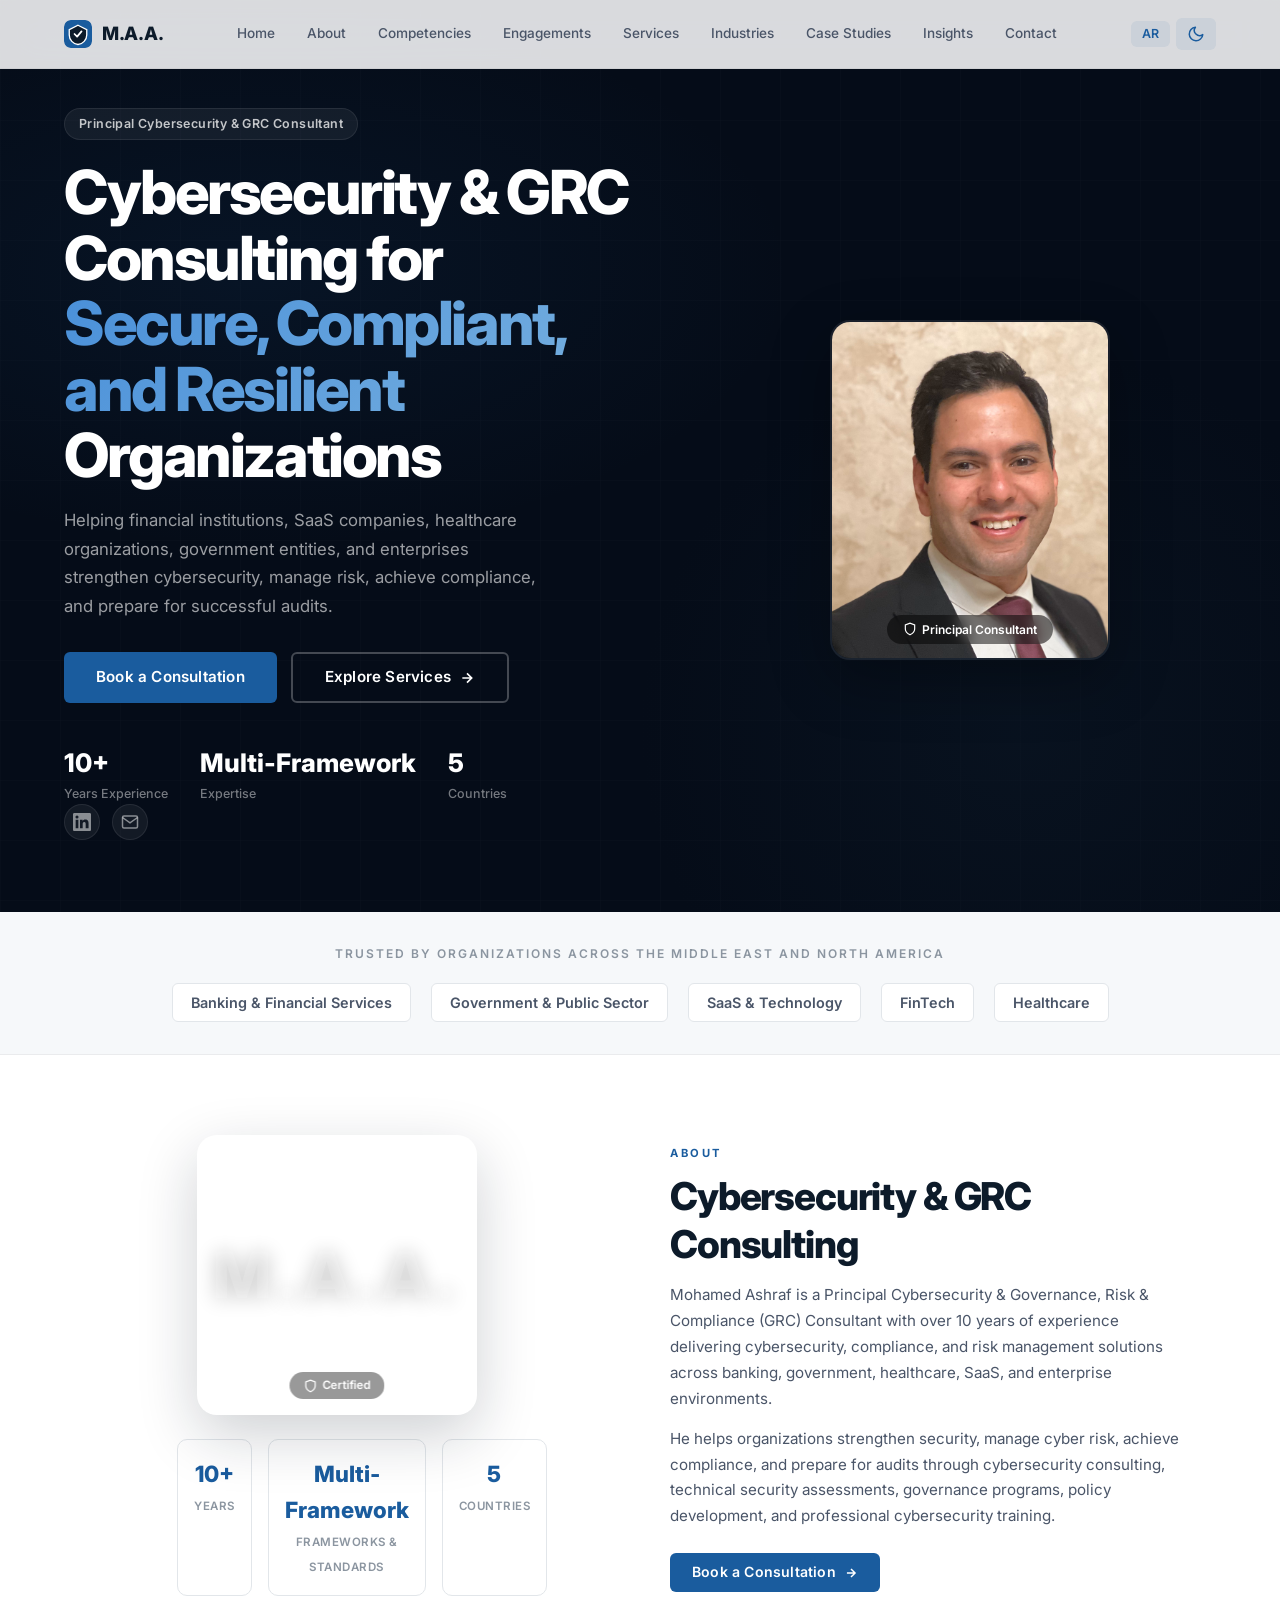
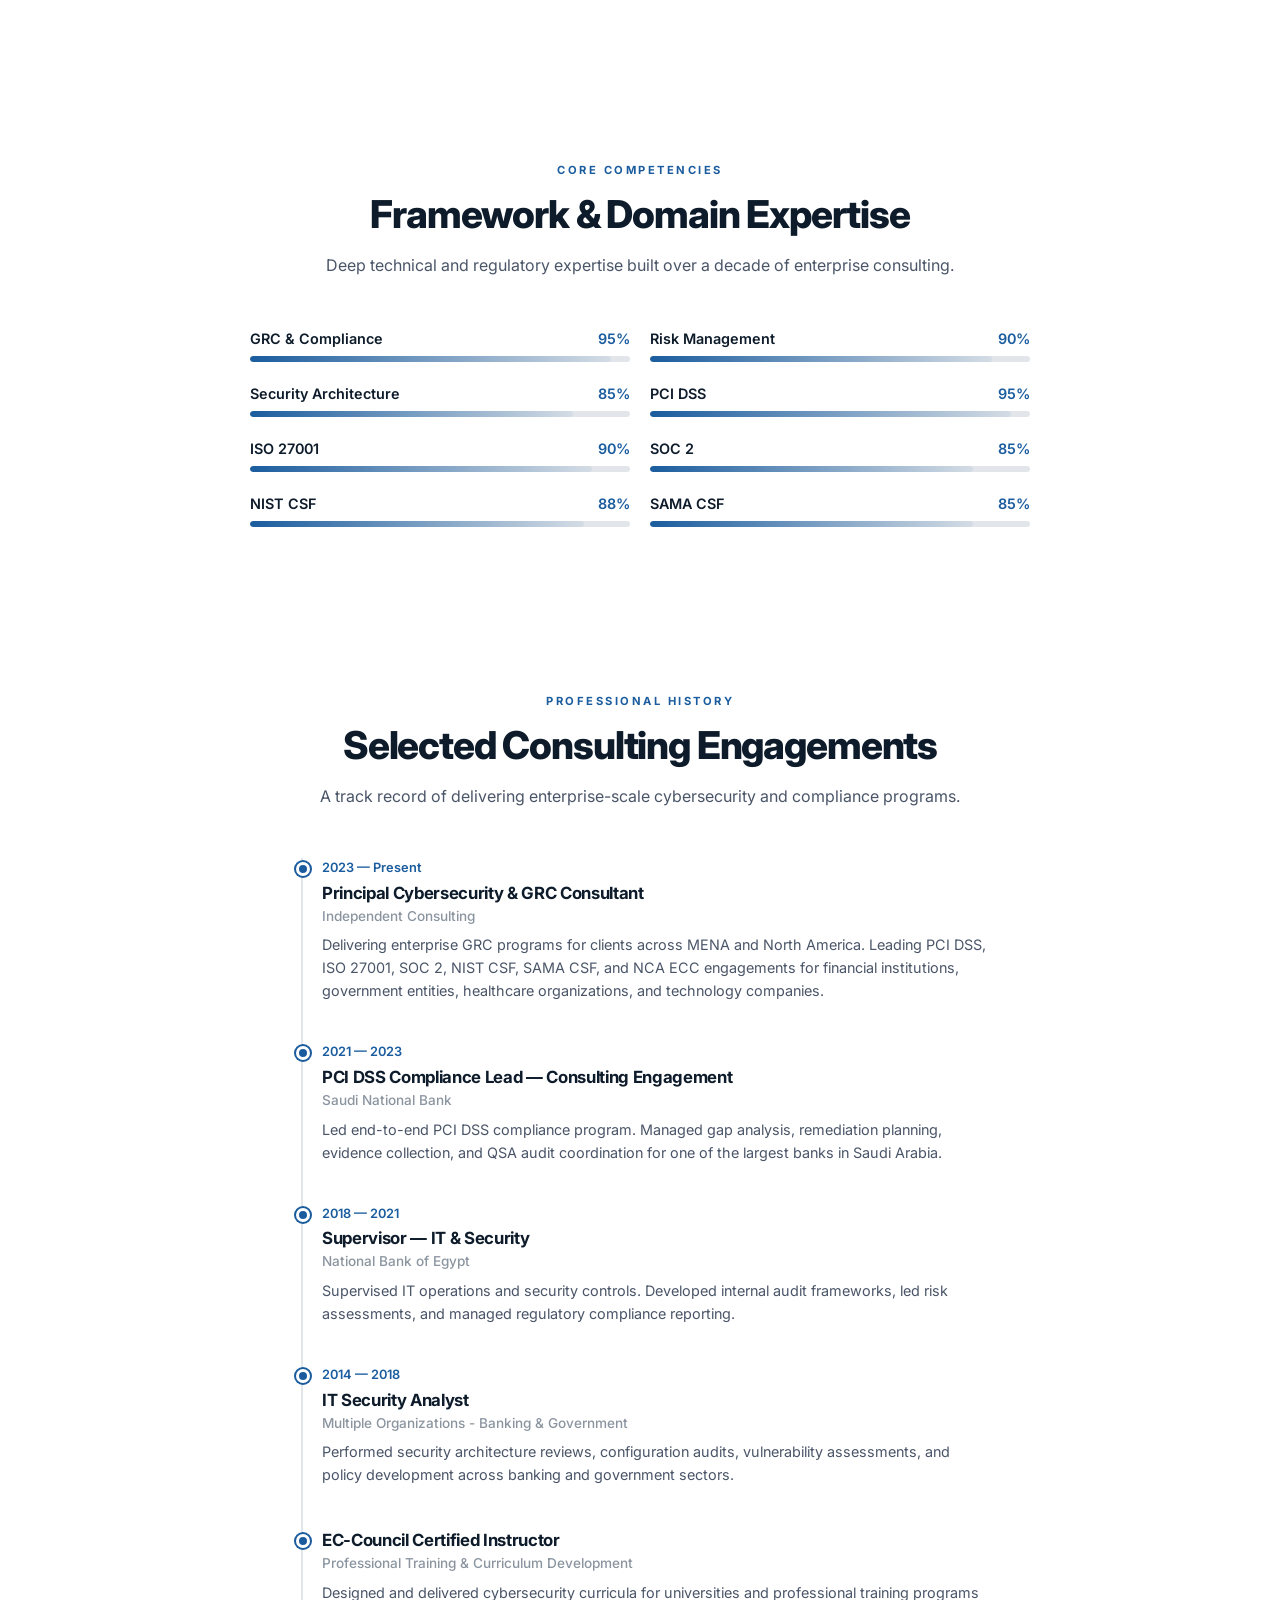
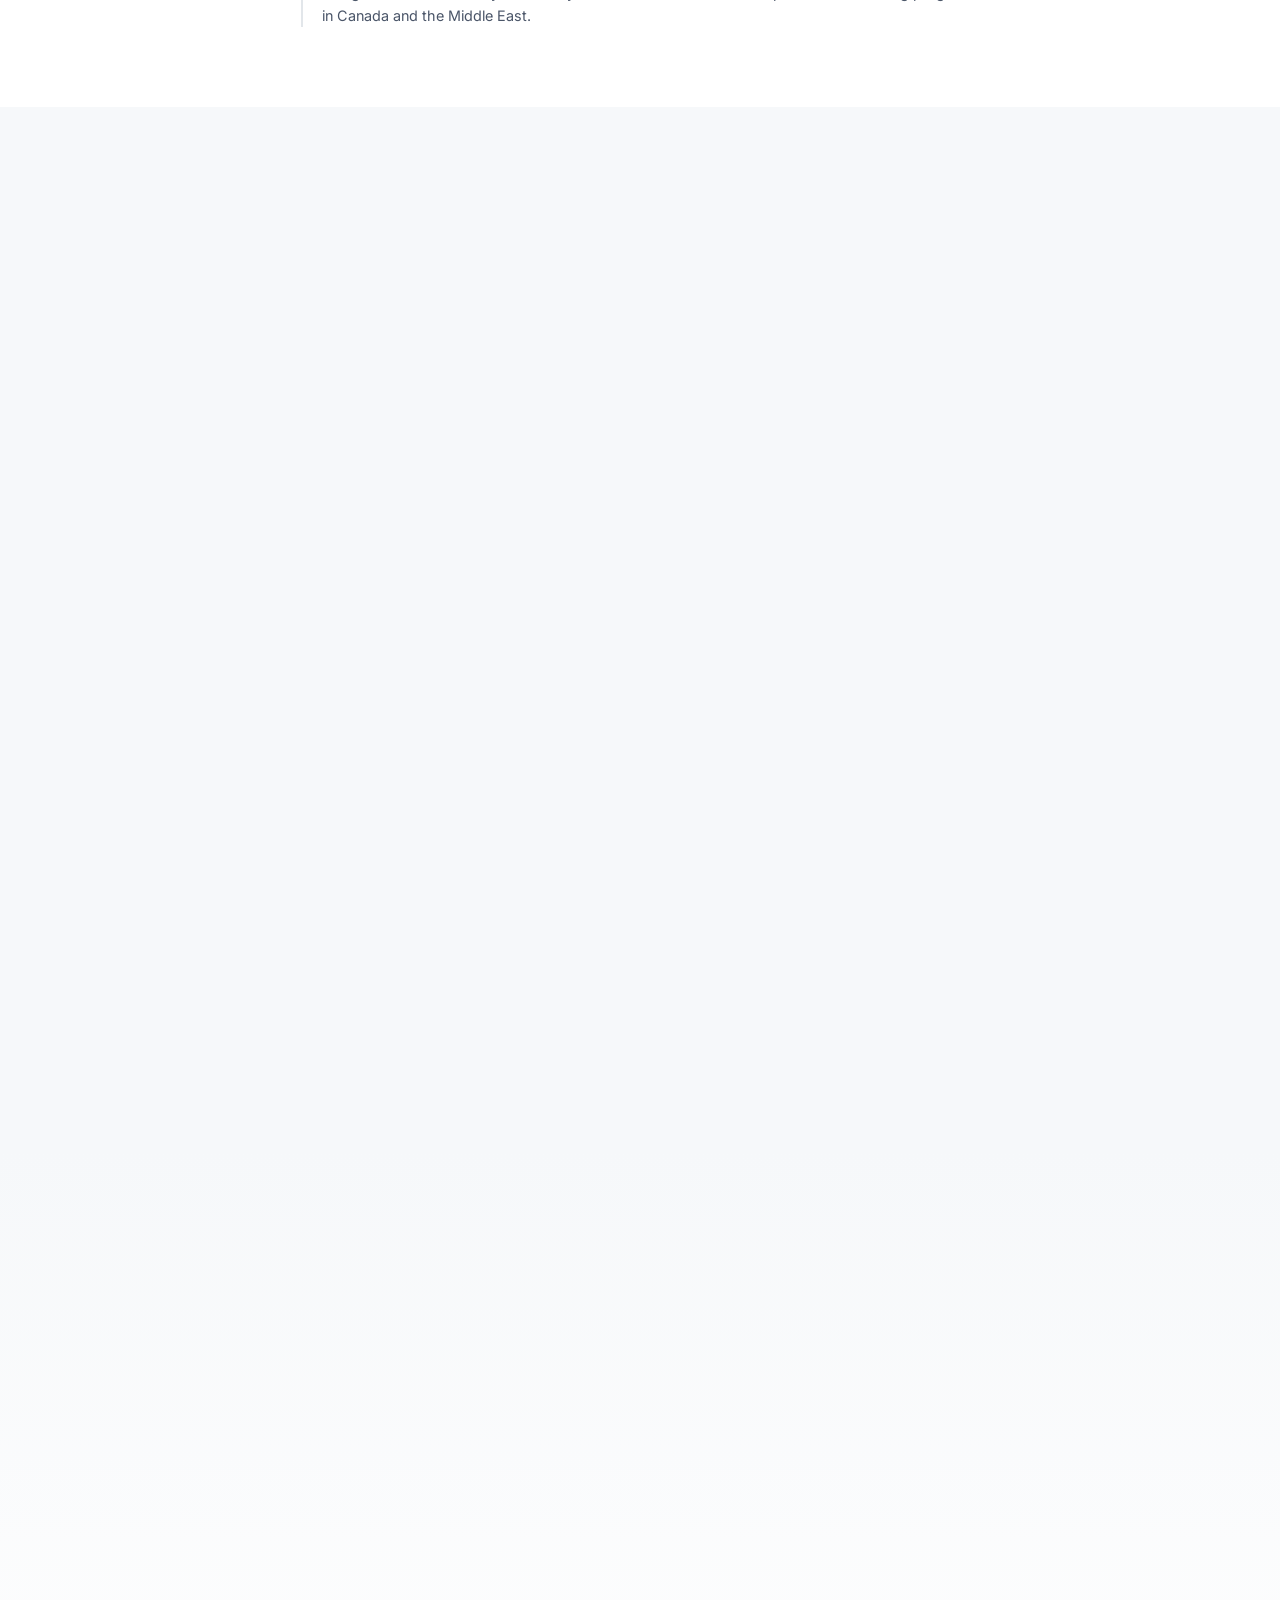
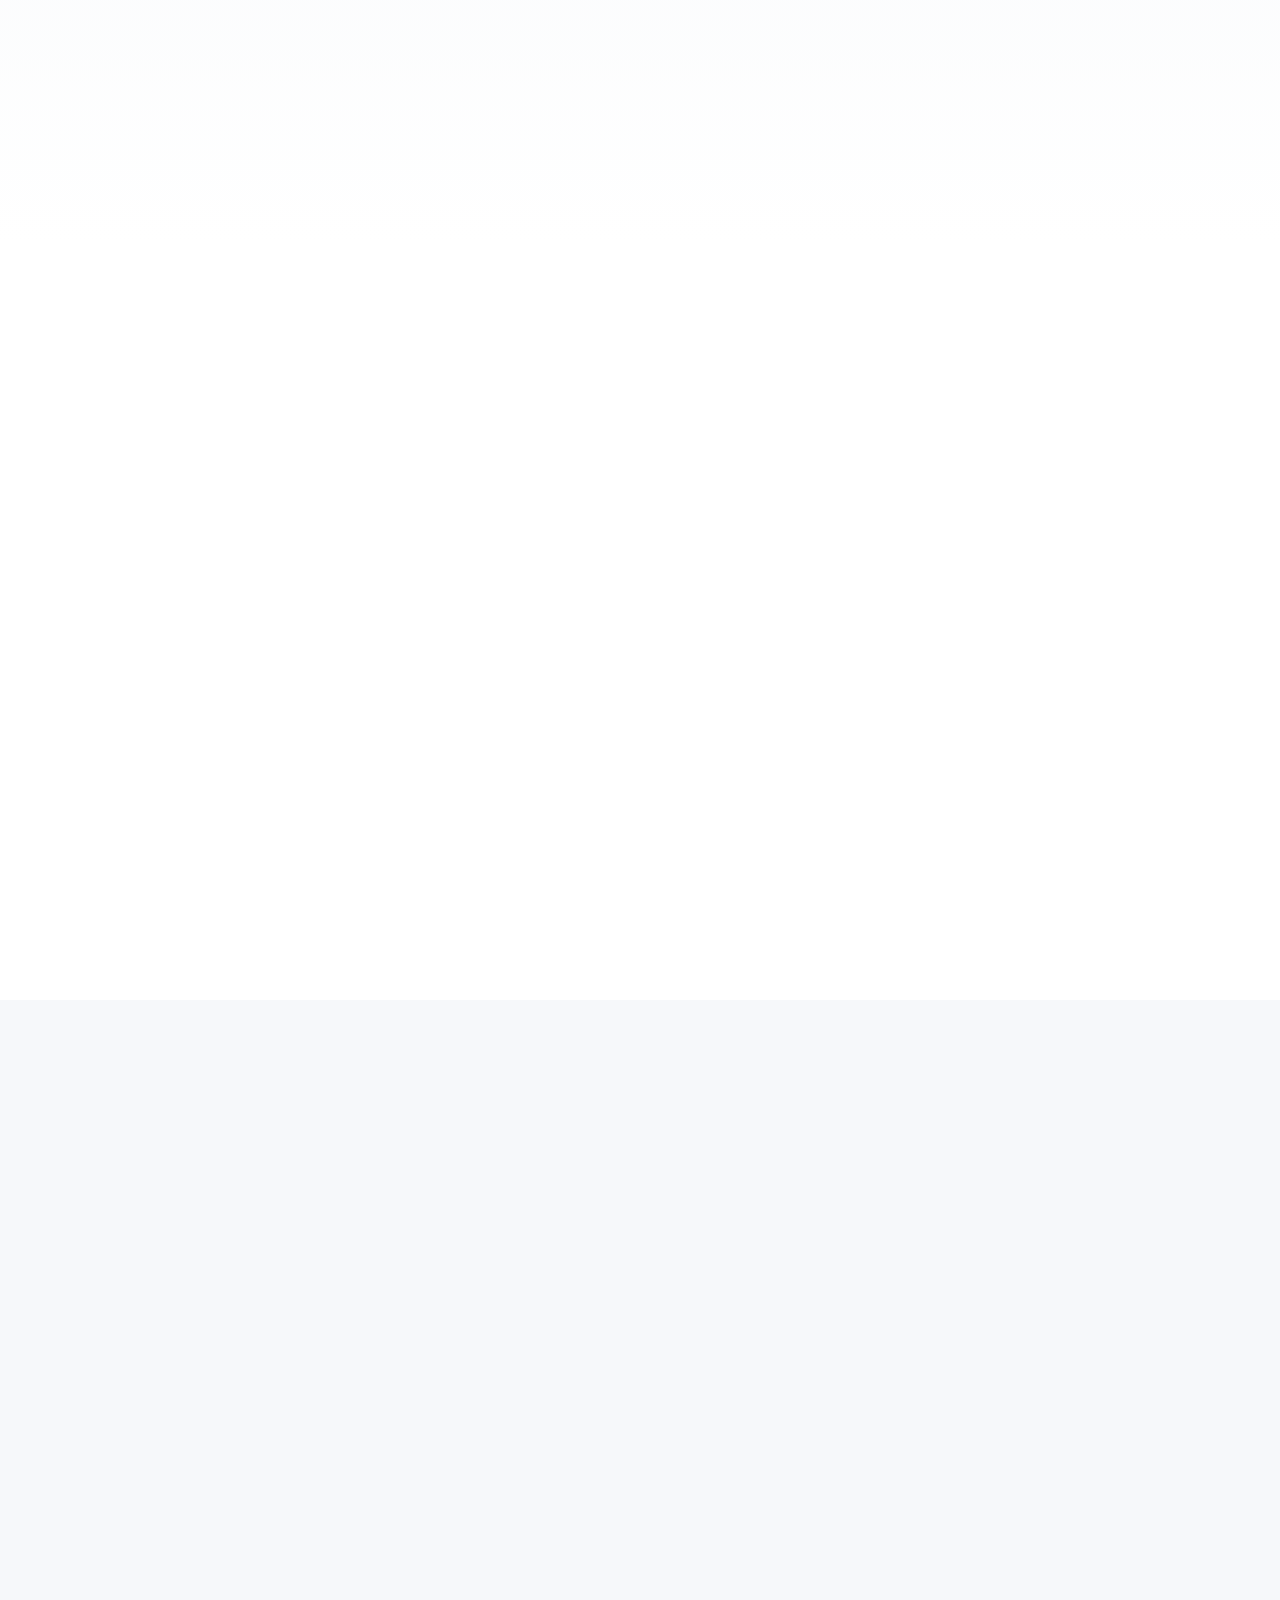
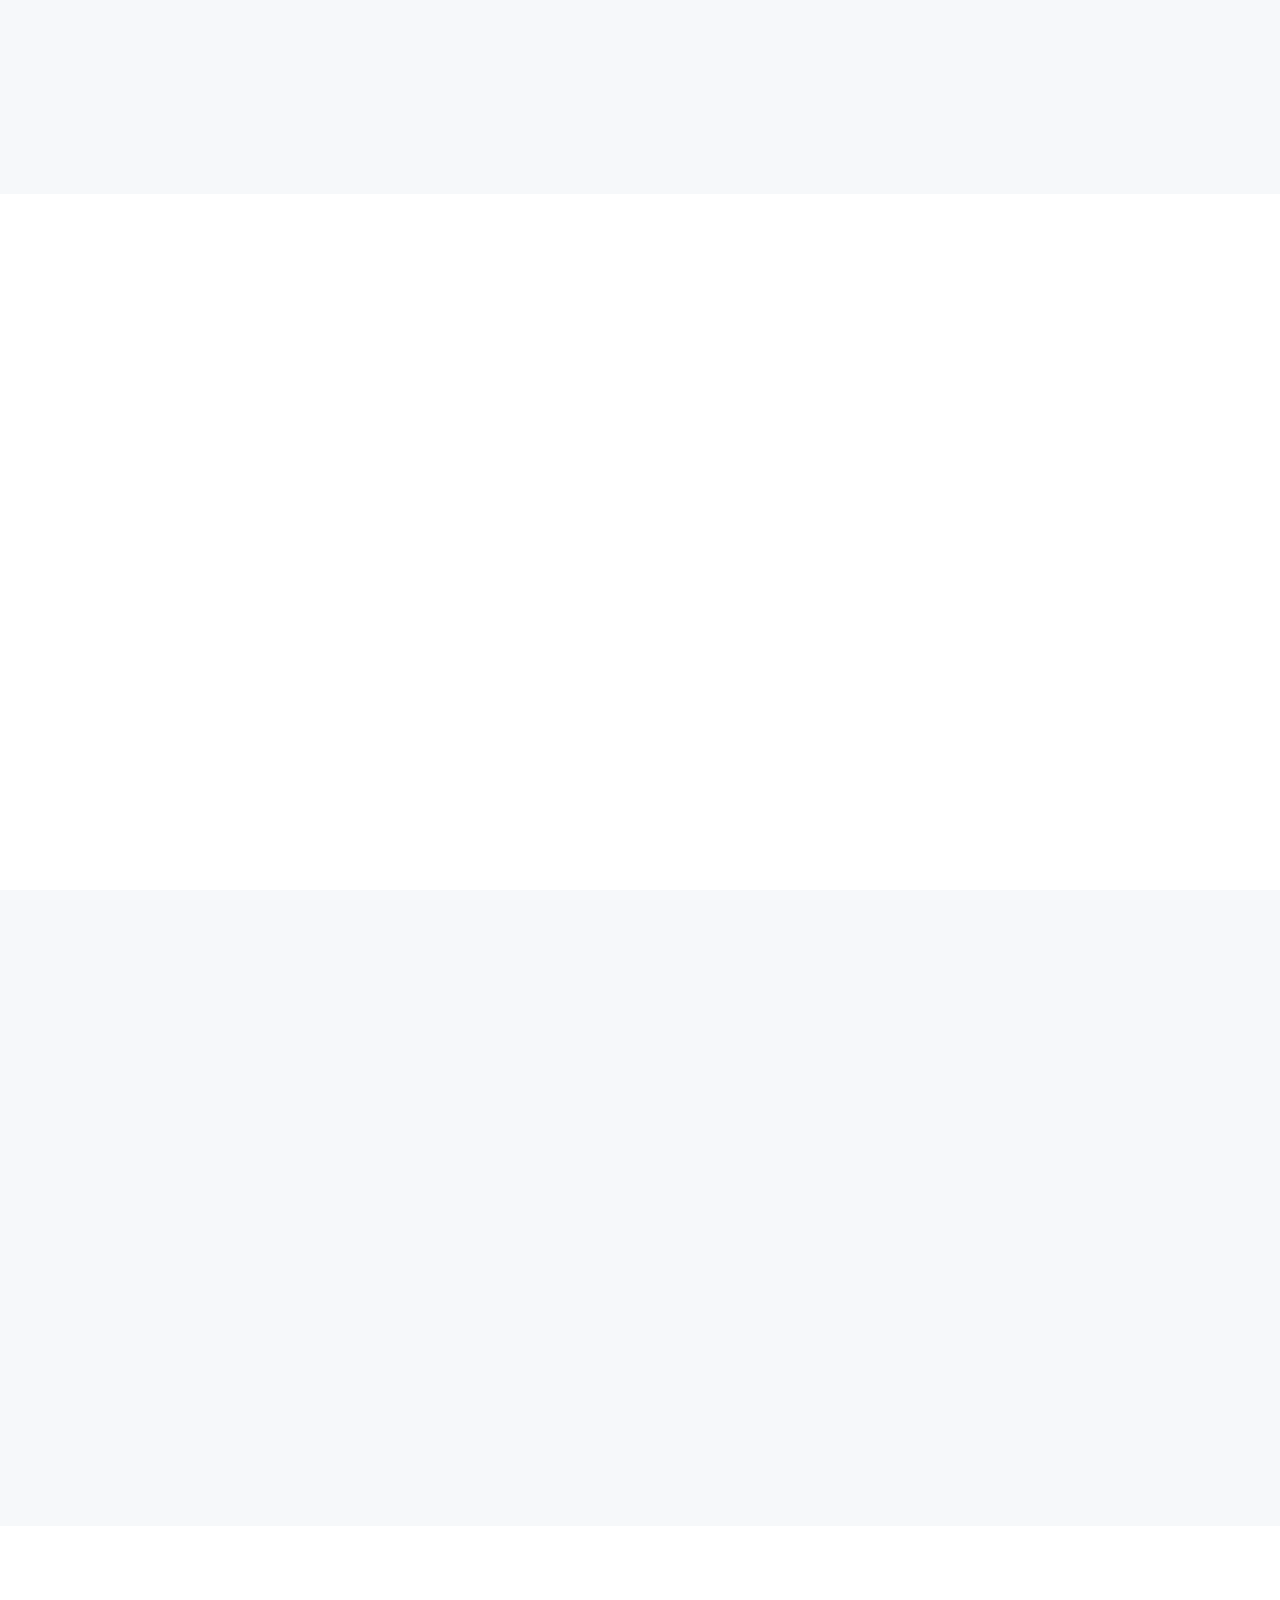
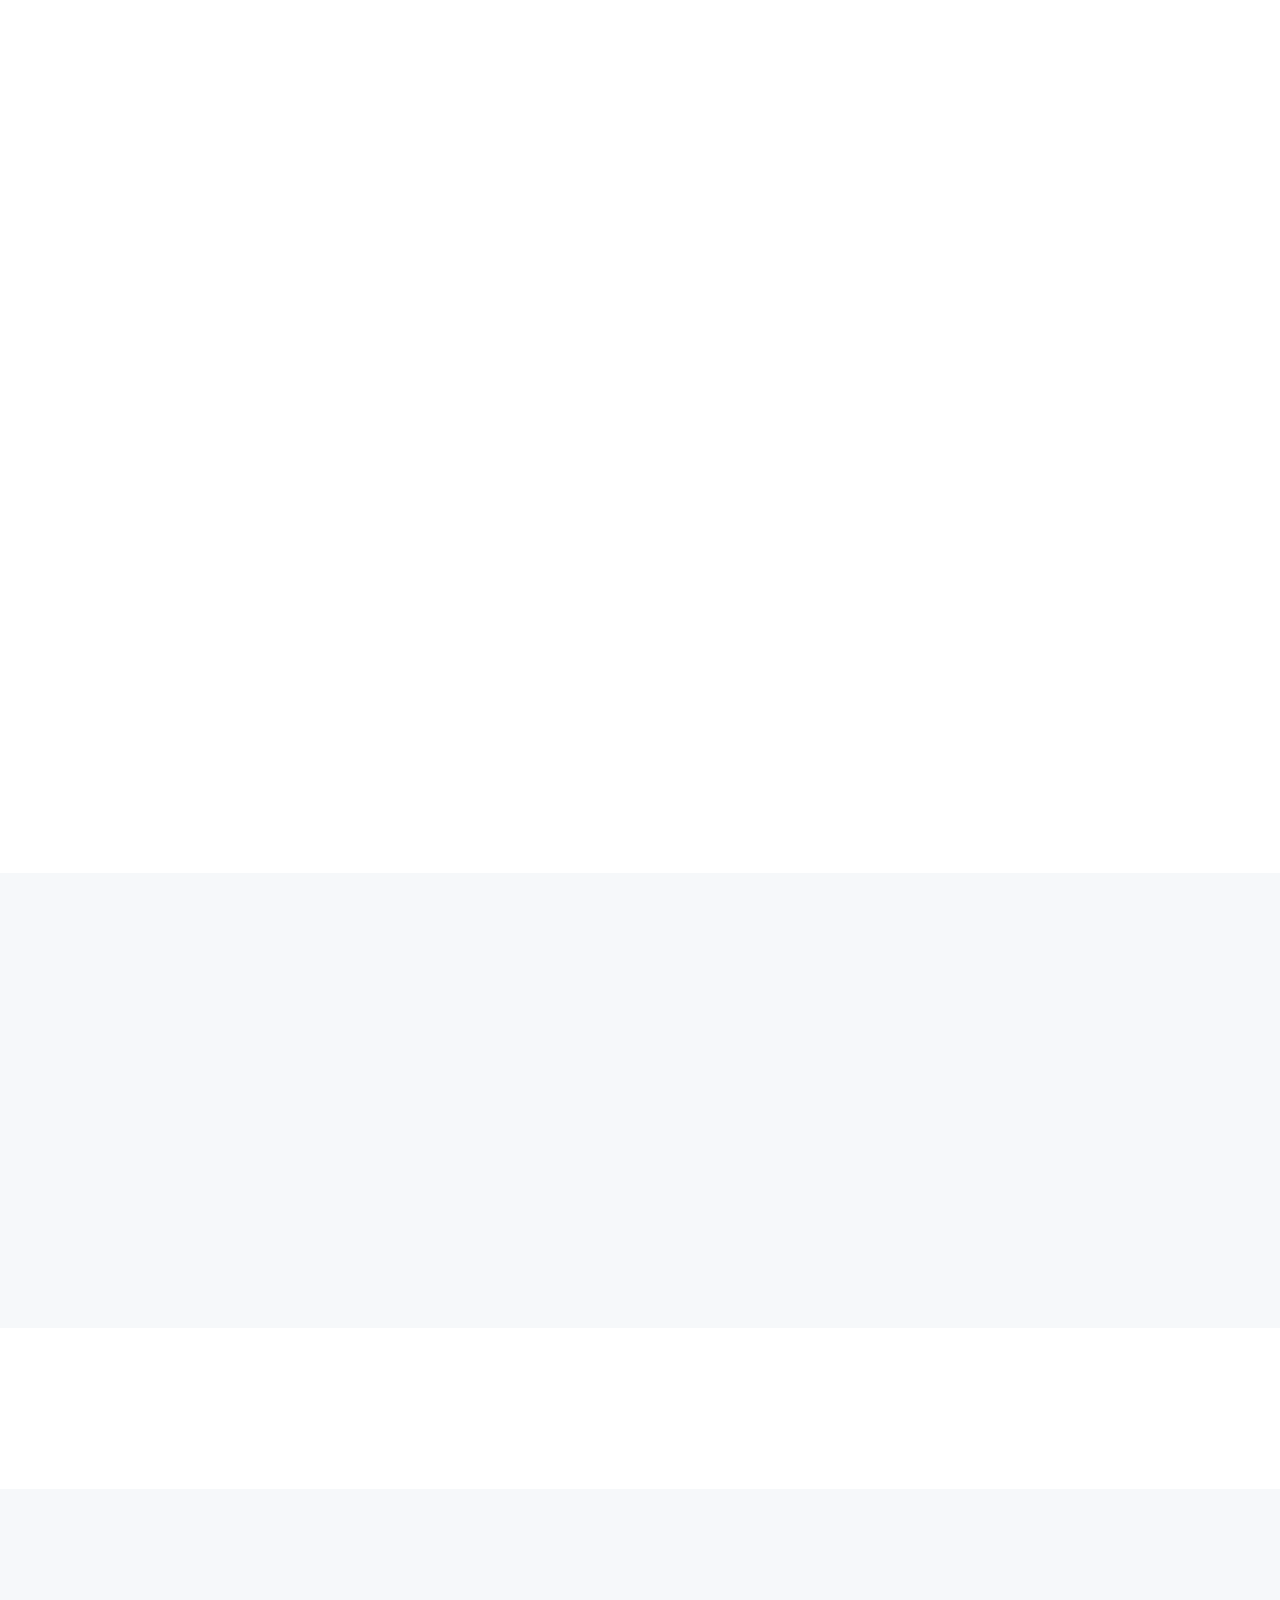
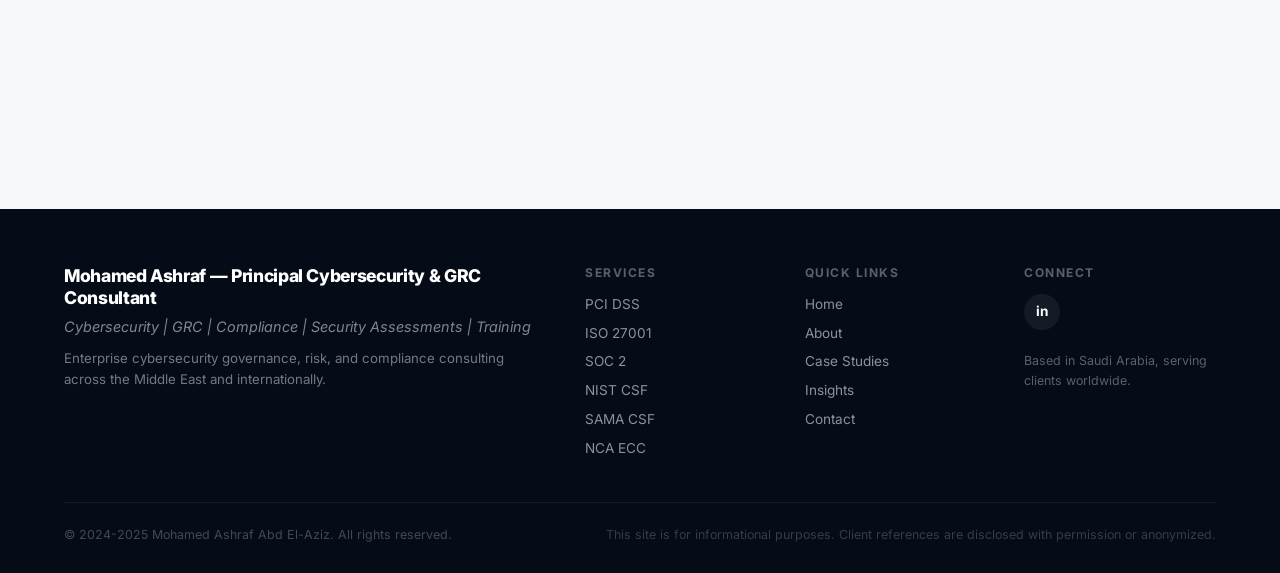
==== commit eb4d450c: "feat: add professional photo to hero section" ====
--- a/website/index.html
+++ b/website/index.html
@@ -91,9 +91,12 @@
 </div>
 </div>
 <div class="hero-visual">
-<div class="hero-photo-placeholder">
-Professional Portrait
-<span class="hero-photo-note">High-resolution photo to be added</span>
+<div class="hero-photo-frame">
+<img src="images/mohamed.png" alt="Mohamed Ashraf Abd El-Aziz" class="hero-photo-img">
+<div class="hero-photo-badge">
+<svg width="14" height="14" viewBox="0 0 24 24" fill="none" stroke="currentColor" stroke-width="2"><path d="M12 22s8-4 8-10V5l-8-3-8 3v7c0 6 8 10 8 10z"/></svg>
+Principal Consultant
+</div>
 </div>
 </div>
 </div>
--- a/website/css/styles.css
+++ b/website/css/styles.css
@@ -343,61 +343,25 @@
 }
 .hero-social-link:hover { background: var(--accent); color: #fff; border-color: var(--accent); }
 
-/* Hero Right — Profile Card */
+/* Hero Right — Profile Photo */
 .hero-visual { display: flex; justify-content: center; align-items: center; }
-.hero-card {
-  background: rgba(255,255,255,0.04);
-  backdrop-filter: blur(24px);
-  -webkit-backdrop-filter: blur(24px);
-  border: 1px solid rgba(255,255,255,0.08);
-  border-radius: var(--radius-xl);
-  padding: 32px; width: 100%; max-width: 340px;
-  box-shadow: 0 20px 60px rgba(0,0,0,0.25);
-  position: relative;
-}
-.hero-card::before {
-  content: ''; position: absolute; inset: -1px;
-  border-radius: inherit;
-  background: linear-gradient(135deg, rgba(255,255,255,0.05), transparent 50%);
-  pointer-events: none;
-}
-
-.hero-card-header {
-  display: flex; align-items: center; gap: 8px;
-  color: rgba(255,255,255,0.6); font-size: 0.82rem;
-  font-weight: 500; margin-bottom: 20px;
-}
-.hero-card-header svg { opacity: 0.6; }
-.hero-card-score {
-  display: flex; justify-content: space-between; align-items: baseline;
-  margin-bottom: 10px;
-}
-.hero-score-label { color: rgba(255,255,255,0.45); font-size: 0.85rem; }
-.hero-score-value { font-size: 2.8rem; font-weight: 800; color: #4ADE80; line-height: 1; }
-.hero-card-bar {
-  height: 5px; background: rgba(255,255,255,0.08); border-radius: 4px;
-  overflow: hidden; margin-bottom: 18px;
-}
-.hero-card-bar-fill {
-  height: 100%; border-radius: 4px;
-  background: linear-gradient(90deg, #4ADE80, #22C55E);
-  transition: width 1.5s ease;
-}
-.hero-card-metrics {
-  display: flex; flex-direction: column; gap: 6px; margin-bottom: 18px;
-}
-.hero-card-metrics div {
-  display: flex; align-items: center; gap: 8px;
-  color: rgba(255,255,255,0.55); font-size: 0.82rem;
-}
-.metric-dot { width: 6px; height: 6px; border-radius: 50%; flex-shrink: 0; }
-.dot-green { background: #4ADE80; }
-.dot-yellow { background: #FBBF24; }
-.dot-red { background: #F87171; }
-.hero-card-footer {
-  color: rgba(255,255,255,0.35); font-size: 0.72rem;
-  border-top: 1px solid rgba(255,255,255,0.05);
-  padding-top: 14px;
+.hero-photo-frame {
+  width: 280px; height: 340px; border-radius: var(--radius-xl);
+  overflow: hidden; position: relative;
+  box-shadow: 0 20px 60px rgba(0,0,0,0.3);
+  border: 2px solid rgba(255,255,255,0.08);
+}
+.hero-photo-img {
+  width: 100%; height: 100%; object-fit: cover; display: block;
+}
+.hero-photo-badge {
+  position: absolute; bottom: 14px; left: 50%; transform: translateX(-50%);
+  display: flex; align-items: center; gap: 5px;
+  background: rgba(0,0,0,0.5); backdrop-filter: blur(8px);
+  -webkit-backdrop-filter: blur(8px);
+  padding: 5px 16px; border-radius: var(--radius-full);
+  color: #fff; font-size: 0.75rem; font-weight: 600;
+  white-space: nowrap;
 }
 
 /* ===== Trusted By ===== */
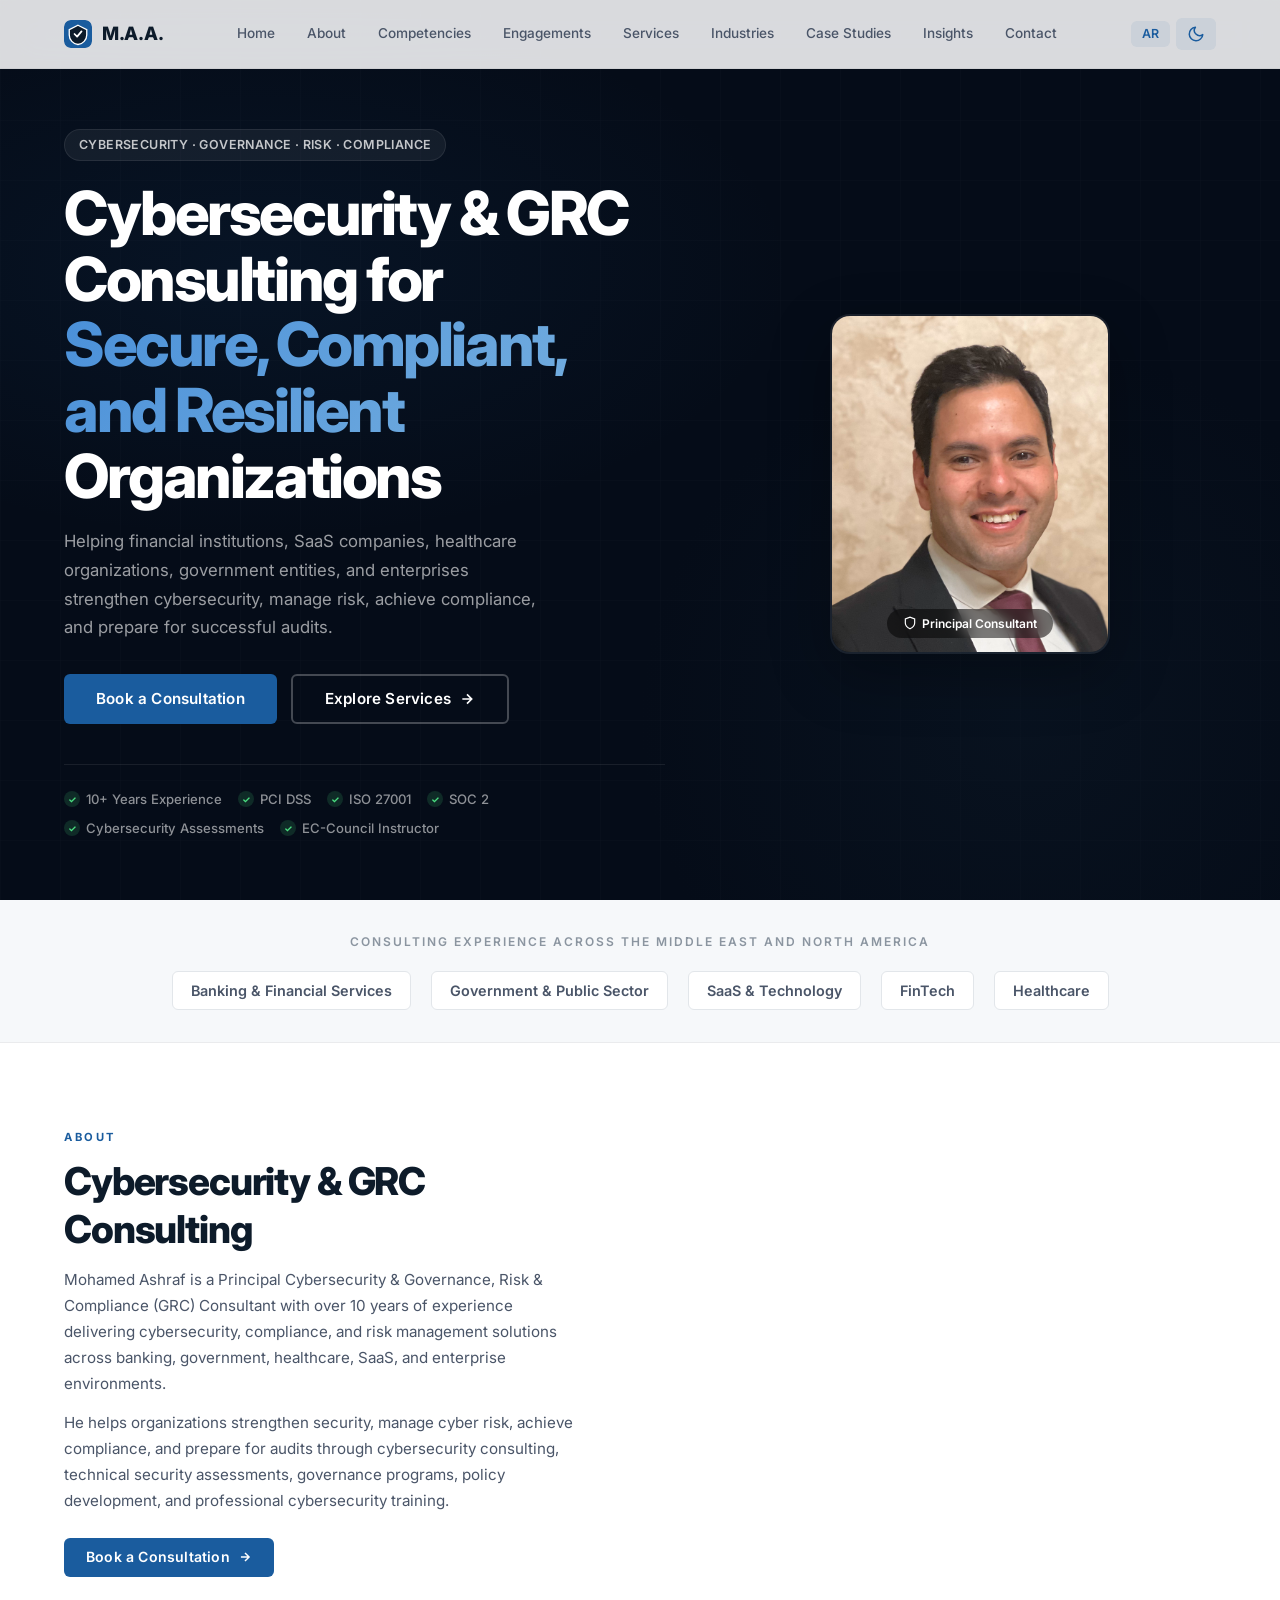
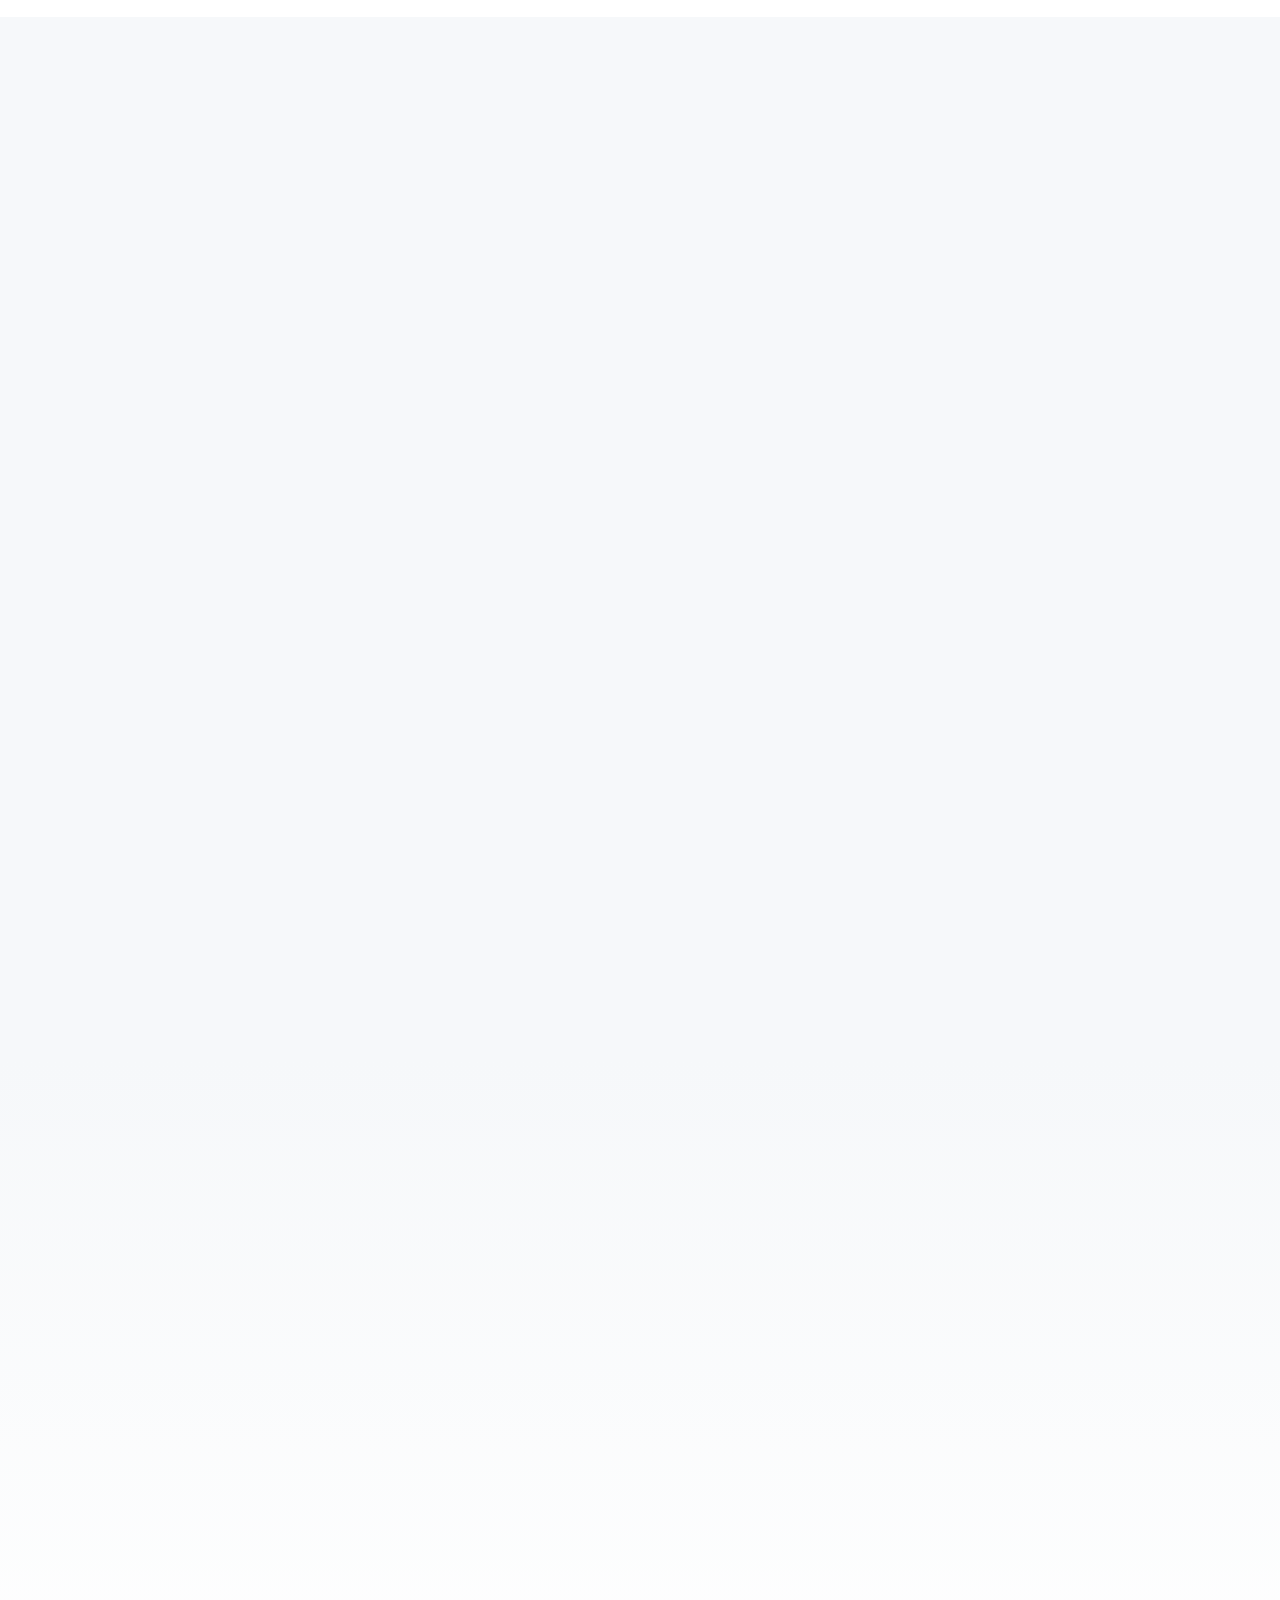
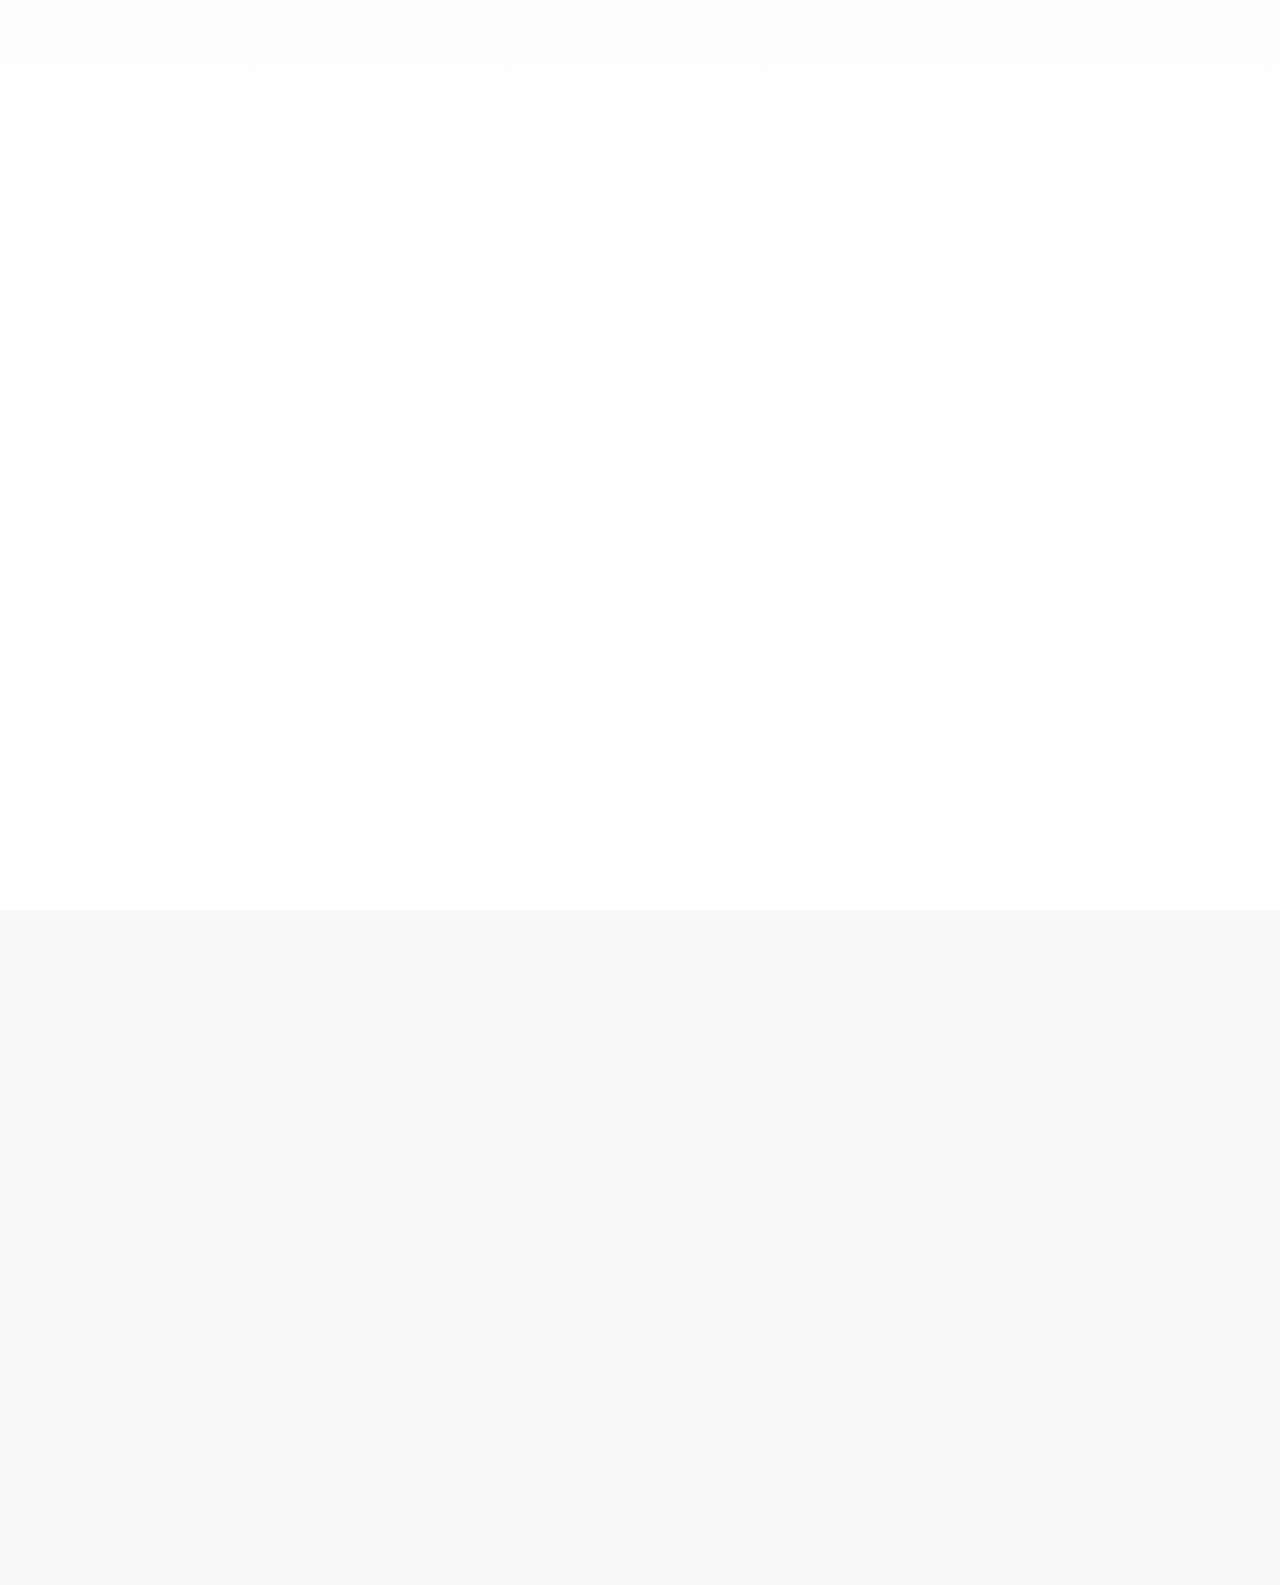
==== commit ff549f37: "refactor: final launch-readiness - remove SaaS code, fix claims, add credibility strip, update exper" ====
--- a/website/index.html
+++ b/website/index.html
@@ -4,14 +4,14 @@
 <meta charset="UTF-8">
 <meta name="viewport" content="width=device-width, initial-scale=1.0">
 <title>Mohamed Ashraf Abd El-Aziz — Principal Cybersecurity & GRC Consultant | PCI DSS | ISO 27001 | SOC 2 | SAMA | NCA</title>
-<meta name="description" content="10+ years delivering enterprise cybersecurity governance, risk & compliance programs for banks, governments, healthcare, and SaaS across 5 countries. PCI DSS, ISO 27001, SOC 2, SAMA CSF, NCA ECC.">
-<meta name="keywords" content="Cybersecurity Consultant, GRC Consultant, PCI DSS Consultant, ISO 27001 Consultant, SOC 2 Consultant, SAMA CSF, NCA ECC, Riyadh, Saudi Arabia, vCISO, Risk Management, Compliance">
+<meta name="description" content="Enterprise cybersecurity governance, risk & compliance consulting for financial institutions, SaaS, healthcare, and government. PCI DSS, ISO 27001, SOC 2, SAMA CSF, NCA ECC.">
+<meta name="keywords" content="Cybersecurity Consultant, GRC Consultant, PCI DSS Consultant, ISO 27001 Consultant, SOC 2 Consultant, SAMA CSF, NCA ECC, Jeddah, Saudi Arabia, vCISO, Risk Management, Compliance">
 <meta name="robots" content="index, follow">
-<link rel="canonical" href="https://domain.com">
+<link rel="canonical" href="https://mashraf1990.github.io/cyber-grc-bos/">
 <meta property="og:title" content="Mohamed Ashraf Abd El-Aziz — Principal Cybersecurity & GRC Consultant">
 <meta property="og:description" content="Enterprise cybersecurity governance, risk & compliance consulting for financial institutions, SaaS, healthcare, and government.">
 <meta property="og:type" content="website">
-<meta property="og:url" content="https://domain.com">
+<meta property="og:url" content="https://mashraf1990.github.io/cyber-grc-bos/">
 <link rel="preconnect" href="https://fonts.googleapis.com">
 <link rel="preconnect" href="https://fonts.gstatic.com" crossorigin>
 <link href="https://fonts.googleapis.com/css2?family=Inter:wght@300;400;500;600;700;800;900&family=JetBrains+Mono:wght@400;500&display=swap" rel="stylesheet" media="print" onload="this.media='all'">
@@ -42,8 +42,6 @@
 <button class="nav-icon-btn" id="themeToggle" aria-label="Toggle theme">
 <svg width="18" height="18" viewBox="0 0 24 24" fill="none" stroke="currentColor" stroke-width="2" stroke-linecap="round" stroke-linejoin="round"><path d="M21 12.79A9 9 0 1 1 11.21 3 7 7 0 0 0 21 12.79z"/></svg>
 </button>
-<!-- TODO: Future SaaS login -->
-<button class="btn btn-primary btn-sm" id="loginBtn" data-i18n="login" style="display:none;">Login</button>
 </div>
 <button class="hamburger" id="hamburger" aria-label="Toggle menu"><span></span><span></span><span></span></button>
 </div>
@@ -55,7 +53,7 @@
 <div class="hero-gradient"></div>
 <div class="container hero-container">
 <div class="hero-content">
-<div class="hero-badge" data-i18n="heroBadge" data-edit="heroBadge"><span class="hero-badge-dot"></span> Principal Cybersecurity & GRC Consultant</div>
+<div class="hero-badge">CYBERSECURITY · GOVERNANCE · RISK · COMPLIANCE</div>
 <h1 class="hero-title">Cybersecurity & GRC Consulting for <span class="hero-title-em" data-edit="heroTitleLine2">Secure, Compliant, and Resilient</span> Organizations</h1>
 <p class="hero-subtitle" data-i18n="heroSub" data-edit="heroSub">Helping financial institutions, SaaS companies, healthcare organizations, government entities, and enterprises strengthen cybersecurity, manage risk, achieve compliance, and prepare for successful audits.</p>
 <div class="hero-ctas">
@@ -67,27 +65,13 @@
 <svg width="16" height="16" viewBox="0 0 24 24" fill="none" stroke="currentColor" stroke-width="2.5"><path d="M5 12h14M12 5l7 7-7 7"/></svg>
 </a>
 </div>
-<div class="hero-stats">
-<div class="hero-stat">
-<span class="hero-stat-num" data-edit="stat1num">10+</span>
-<span class="hero-stat-label" data-edit="stat1label">Years Experience</span>
-</div>
-<div class="hero-stat">
-<span class="hero-stat-num" data-edit="stat2num">Multi-Framework</span>
-<span class="hero-stat-label" data-edit="stat2label">Expertise</span>
-</div>
-<div class="hero-stat">
-<span class="hero-stat-num" data-edit="stat3val">5</span>
-<span class="hero-stat-label" data-edit="stat3label">Countries</span>
-</div>
-</div>
-<div class="hero-social">
-<a href="#" aria-label="LinkedIn" class="hero-social-link">
-<svg width="18" height="18" viewBox="0 0 24 24" fill="currentColor"><path d="M20.447 20.452h-3.554v-5.569c0-1.328-.027-3.037-1.852-3.037-1.853 0-2.136 1.445-2.136 2.939v5.667H9.351V9h3.414v1.561h.046c.477-.9 1.637-1.85 3.5-1.85 3.742 0 4.436 2.459 4.436 5.656v6.085zM5.337 7.433a2.062 2.062 0 01-2.063-2.065 2.064 2.064 0 112.063 2.065zM7.119 20.452H3.553V9h3.566v11.452zM22.225 0H1.771C.792 0 0 .774 0 1.729v20.542C0 23.227.792 24 1.771 24h20.451C23.2 24 24 23.227 24 22.271V1.729C24 .774 23.2 0 22.225 0z"/></svg>
-</a>
-<a href="#" aria-label="Email" class="hero-social-link">
-<svg width="18" height="18" viewBox="0 0 24 24" fill="none" stroke="currentColor" stroke-width="2"><path d="M4 4h16c1.1 0 2 .9 2 2v12c0 1.1-.9 2-2 2H4c-1.1 0-2-.9-2-2V6c0-1.1.9-2 2-2z"/><polyline points="22,6 12,13 2,6"/></svg>
-</a>
+<div class="hero-credibility">
+<div class="cred-item"><span class="cred-icon">✓</span> 10+ Years Experience</div>
+<div class="cred-item"><span class="cred-icon">✓</span> PCI DSS</div>
+<div class="cred-item"><span class="cred-icon">✓</span> ISO 27001</div>
+<div class="cred-item"><span class="cred-icon">✓</span> SOC 2</div>
+<div class="cred-item"><span class="cred-icon">✓</span> Cybersecurity Assessments</div>
+<div class="cred-item"><span class="cred-icon">✓</span> EC-Council Instructor</div>
 </div>
 </div>
 <div class="hero-visual">
@@ -105,7 +89,7 @@
 <!-- ==================== TRUSTED BY ==================== -->
 <section class="trusted-section">
 <div class="container">
-<p class="trusted-label" data-i18n="trustedBy" data-edit="trustedBy">Trusted by leading organizations across the Middle East and North America</p>
+<p class="trusted-label" data-i18n="trustedBy" data-edit="trustedBy">Consulting Experience Across the Middle East and North America</p>
 <div class="trusted-logos">
 <div class="trusted-logo" data-i18n="snb" data-edit="snb">Banking & Financial Services</div>
 <div class="trusted-logo" data-i18n="diriyah" data-edit="diriyah">Government & Public Sector</div>
@@ -120,23 +104,9 @@
 <section class="section" id="about">
 <div class="container">
 <div class="about-layout">
-<div class="about-visual">
-<div class="about-image-card">
-<div class="about-initials">M.A.A.</div>
-<div class="about-image-badge">
-<svg width="14" height="14" viewBox="0 0 24 24" fill="none" stroke="currentColor" stroke-width="2"><path d="M12 22s8-4 8-10V5l-8-3-8 3v7c0 6 8 10 8 10z"/></svg>
-Certified
-</div>
-</div>
-<div class="about-metrics">
-<div class="about-metric"><span class="about-metric-num" data-edit="aboutMetric1">10+</span><span class="about-metric-label">Years</span></div>
-<div class="about-metric"><span class="about-metric-num" data-edit="aboutMetric2">Multi-Framework</span><span class="about-metric-label">Frameworks & Standards</span></div>
-<div class="about-metric"><span class="about-metric-num" data-edit="aboutMetric3">5</span><span class="about-metric-label">Countries</span></div>
-</div>
-</div>
 <div class="about-content">
 <span class="section-label" data-i18n="aboutLabel" data-edit="aboutLabel">About</span>
-<h2 class="section-title" data-i18n="aboutTitle" data-edit="aboutTitle">Turning Compliance Into Competitive Advantage</h2>
+<h2 class="section-title" data-i18n="aboutTitle" data-edit="aboutTitle">Cybersecurity & GRC Consulting</h2>
 <p class="about-text" data-i18n="aboutP1" data-edit="aboutP1">Mohamed Ashraf is a Principal Cybersecurity & Governance, Risk & Compliance (GRC) Consultant with over 10 years of experience delivering cybersecurity, compliance, and risk management solutions across banking, government, healthcare, SaaS, and enterprise environments.</p>
 <p class="about-text" data-i18n="aboutP2" data-edit="aboutP2">He helps organizations strengthen security, manage cyber risk, achieve compliance, and prepare for audits through cybersecurity consulting, technical security assessments, governance programs, policy development, and professional cybersecurity training.</p>
 <div class="about-actions">
@@ -206,47 +176,29 @@
 <div class="timeline">
 <div class="timeline-item">
 <div class="timeline-dot"></div>
-<div class="timeline-date" data-edit="exp1date">2023 — Present</div>
+<div class="timeline-date" data-edit="exp1date">2024 — Present</div>
 <div class="timeline-content">
-<h4 data-edit="exp1title">Principal Cybersecurity & GRC Consultant</h4>
-<span class="timeline-org" data-edit="exp1org">Independent Consulting</span>
-<p data-edit="exp1desc">Delivering enterprise GRC programs for clients across MENA and North America. Leading PCI DSS, ISO 27001, SOC 2, NIST CSF, SAMA CSF, and NCA ECC engagements for financial institutions, government entities, healthcare organizations, and technology companies.</p>
+<h4 data-edit="exp1title">Cybersecurity & GRC Consultant</h4>
+<span class="timeline-org" data-edit="exp1org">Versatile Solutions LLC</span>
+<p data-edit="exp1desc">Delivering cybersecurity, compliance, and risk management consulting services. Leading PCI DSS, ISO 27001, SOC 2, NIST CSF, SAMA CSF, and NCA ECC engagements for clients across financial services, government, healthcare, and technology sectors.</p>
 </div>
 </div>
 <div class="timeline-item">
 <div class="timeline-dot"></div>
-<div class="timeline-date" data-edit="exp2date">2021 — 2023</div>
+<div class="timeline-date" data-edit="exp2date">2015 — 2024</div>
 <div class="timeline-content">
-<h4 data-edit="exp2title">PCI DSS Compliance Lead — Consulting Engagement</h4>
-<span class="timeline-org" data-edit="exp2org">Saudi National Bank</span>
-<p data-edit="exp2desc">Led end-to-end PCI DSS compliance program. Managed gap analysis, remediation planning, evidence collection, and QSA audit coordination for one of the largest banks in Saudi Arabia.</p>
-</div>
-</div>
-<div class="timeline-item">
-<div class="timeline-dot"></div>
-<div class="timeline-date" data-edit="exp3date">2018 — 2021</div>
+<h4 data-edit="exp2title">Supervisor — IT & Security / GRC Responsibilities</h4>
+<span class="timeline-org" data-edit="exp2org">National Bank of Egypt</span>
+<p data-edit="exp2desc">Supervised IT operations and security controls. Developed internal audit frameworks, led risk assessments, managed regulatory compliance reporting, and supported PCI DSS compliance programs.</p>
+</div>
+</div>
+<div class="timeline-item timeline-item-engagements">
+<div class="timeline-dot timeline-dot-alt"></div>
+<div class="timeline-date"></div>
 <div class="timeline-content">
-<h4 data-edit="exp3title">Supervisor — IT & Security</h4>
-<span class="timeline-org" data-edit="exp3org">National Bank of Egypt</span>
-<p data-edit="exp3desc">Supervised IT operations and security controls. Developed internal audit frameworks, led risk assessments, and managed regulatory compliance reporting.</p>
-</div>
-</div>
-<div class="timeline-item">
-<div class="timeline-dot"></div>
-<div class="timeline-date" data-edit="exp4date">2014 — 2018</div>
-<div class="timeline-content">
-<h4 data-edit="exp4title">IT Security Analyst</h4>
-<span class="timeline-org" data-edit="exp4org">Multiple Organizations - Banking & Government</span>
-<p data-edit="exp4desc">Performed security architecture reviews, configuration audits, vulnerability assessments, and policy development across banking and government sectors.</p>
-</div>
-</div>
-<div class="timeline-item">
-<div class="timeline-dot"></div>
-<div class="timeline-date" data-edit="exp5date"></div>
-<div class="timeline-content">
-<h4 data-edit="exp5title">EC-Council Certified Instructor</h4>
-<span class="timeline-org" data-edit="exp5org">Professional Training & Curriculum Development</span>
-<p data-edit="exp5desc">Designed and delivered cybersecurity curricula for universities and professional training programs in Canada and the Middle East.</p>
+<h4 data-edit="exp3title">Selected Consulting Engagements</h4>
+<span class="timeline-org" data-edit="exp3org">Independent</span>
+<p data-edit="exp3desc">PCI DSS compliance for a Saudi financial institution, SOC 2 readiness for a US organization, security architecture review for a Saudi national project, SAMA CSF implementation, healthcare SaaS security review, and cybersecurity curriculum development for Canadian institutions.</p>
 </div>
 </div>
 </div>
@@ -945,72 +897,6 @@
 </div>
 </section>
 
-<!-- ==================== SUBSCRIPTION PLANS (HIDDEN — Future SaaS) ==================== -->
-<section class="section section-alt subscription-section" id="subscription" style="display:none;">
-<div class="container">
-<div class="section-header">
-<span class="section-label" data-i18n="subSecLabel">Subscription</span>
-<h2 class="section-title" data-i18n="subSecTitle">Choose Your Plan</h2>
-<p class="section-desc" data-i18n="subSecDesc">Join the M.A.A. Consulting professional network. Get listed, get discovered, and grow your practice.</p>
-</div>
-<div class="sub-landing-grid">
-<div class="sub-landing-card">
-<div class="sub-landing-header">
-<h3 data-i18n="subBasicName" data-edit="subBasicName">Basic</h3>
-<div class="sub-landing-price" data-edit="subPrice_basic">$1<span data-i18n="perMonth">/mo</span></div>
-<p data-i18n="subBasicDesc" data-edit="subBasicDesc">Single profile listing</p>
-</div>
-<ul class="sub-landing-features">
-<li data-i18n="subBasicF1">Portfolio listing in directory</li>
-<li data-i18n="subBasicF2">Basic profile page</li>
-<li data-i18n="subBasicF3">Contact form enabled</li>
-<li data-i18n="subBasicF4">Standard support</li>
-</ul>
-<button class="btn btn-outline btn-block sub-choose-btn" data-plan="basic" data-price="29">
-<span data-i18n="subChoose">Choose Basic</span>
-</button>
-</div>
-<div class="sub-landing-card sub-landing-featured">
-<div class="sub-landing-badge" data-i18n="popular">Most Popular</div>
-<div class="sub-landing-header">
-<h3 data-i18n="subProName" data-edit="subProName">Professional</h3>
-<div class="sub-landing-price" data-edit="subPrice_pro">$1<span data-i18n="perMonth">/mo</span></div>
-<p data-i18n="subProDesc" data-edit="subProDesc">Full portfolio management</p>
-</div>
-<ul class="sub-landing-features">
-<li data-i18n="subProF1">Everything in Basic</li>
-<li data-i18n="subProF2">Custom branding</li>
-<li data-i18n="subProF3">Service showcase (up to 10)</li>
-<li data-i18n="subProF4">Testimonials display</li>
-<li data-i18n="subProF5">Analytics dashboard</li>
-<li data-i18n="subProF6">Priority support</li>
-</ul>
-<button class="btn btn-primary btn-block sub-choose-btn" data-plan="professional" data-price="79">
-<span data-i18n="subChoosePro">Choose Professional</span>
-</button>
-</div>
-<div class="sub-landing-card">
-<div class="sub-landing-header">
-<h3 data-i18n="subEntName" data-edit="subEntName">Enterprise</h3>
-<div class="sub-landing-price" data-edit="subPrice_ent">$1<span data-i18n="perMonth">/mo</span></div>
-<p data-i18n="subEntDesc" data-edit="subEntDesc">Multi-profile & team</p>
-</div>
-<ul class="sub-landing-features">
-<li data-i18n="subEntF1">Everything in Professional</li>
-<li data-i18n="subEntF2">Up to 5 team profiles</li>
-<li data-i18n="subEntF3">Admin panel access</li>
-<li data-i18n="subEntF4">Custom domain</li>
-<li data-i18n="subEntF5">API access</li>
-<li data-i18n="subEntF6">Dedicated account manager</li>
-</ul>
-<button class="btn btn-outline btn-block sub-choose-btn" data-plan="enterprise" data-price="199">
-<span data-i18n="subChooseEnt">Choose Enterprise</span>
-</button>
-</div>
-</div>
-</div>
-</section>
-
 <!-- ==================== CONTACT ==================== -->
 <section class="section contact-section" id="contact">
 <div class="container">
@@ -1123,7 +1009,8 @@
 <div class="footer-col">
 <h5 data-i18n="connect">Connect</h5>
 <div class="footer-social">
-<a href="#" aria-label="LinkedIn">in</a>
+<!-- Replace with actual LinkedIn URL -->
+<a href="https://www.linkedin.com/in/mohamedashraf/" aria-label="LinkedIn">in</a>
 </div>
 <p class="footer-note" data-i18n="footerNote">Based in Saudi Arabia, serving clients worldwide.</p>
 </div>
@@ -1136,143 +1023,8 @@
 </div>
 </footer>
 
-<!-- ==================== LOGIN MODAL (HIDDEN — Future SaaS) ==================== -->
-<div style="display:none;">
-<div class="modal-overlay" id="loginModal" role="dialog" aria-modal="true">
-<div class="modal">
-<div class="modal-header">
-<h2 data-i18n="modalWelcome">Welcome to M.A.A. Consulting</h2>
-<p data-i18n="modalSub">Select your role to continue</p>
-<button class="modal-close" id="modalClose" aria-label="Close">&times;</button>
-</div>
-<div class="modal-options">
-<button class="modal-option" id="loginViewer">
-<svg width="28" height="28" viewBox="0 0 24 24" fill="none" stroke="currentColor" stroke-width="1.5"><path d="M1 12s4-8 11-8 11 8 11 8-4 8-11 8-11-8-11-8z"/><circle cx="12" cy="12" r="3"/></svg>
-<div><strong data-i18n="viewPortfolio">View Portfolio</strong><span data-i18n="viewPortSub">Browse case studies, services, and credentials</span></div>
-</button>
-<button class="modal-option" id="loginAdmin">
-<svg width="28" height="28" viewBox="0 0 24 24" fill="none" stroke="currentColor" stroke-width="1.5"><path d="M12 15V3m0 12l-4-4m4 4l4-4M2 17l.621 2.485A2 2 0 004.561 21h14.878a2 2 0 001.94-1.515L22 17"/></svg>
-<div><strong data-i18n="adminDashboard">Admin Dashboard</strong><span data-i18n="adminSub">Manage site content, services, and settings</span></div>
-</button>
-<button class="modal-option" id="loginSubscriber">
-<svg width="28" height="28" viewBox="0 0 24 24" fill="none" stroke="currentColor" stroke-width="1.5"><path d="M20 21v-2a4 4 0 00-4-4H8a4 4 0 00-4 4v2"/><circle cx="12" cy="7" r="4"/></svg>
-<div><strong data-i18n="addPortfolio">Add Your Portfolio</strong><span data-i18n="subSub">Join the network of cybersecurity professionals</span></div>
-</button>
-</div>
-</div>
-</div>
-</div>
-
-<!-- ==================== SUBSCRIPTION MODAL (HIDDEN — Future SaaS) ==================== -->
-<div style="display:none;">
-<div class="modal-overlay" id="subModal" role="dialog" aria-modal="true">
-<div class="modal modal-sm">
-<div class="modal-header">
-<h2 data-i18n="subTitle">Join Our Network</h2>
-<p data-i18n="subDesc">Submit your portfolio for review to join our professional directory.</p>
-<button class="modal-close" id="subModalClose" aria-label="Close">&times;</button>
-</div>
-<form class="modal-form" id="subForm">
-<input type="text" id="subName" placeholder=" " required>
-<label for="subName" data-i18n="formName">Full Name</label>
-<input type="email" id="subEmail" placeholder=" " required>
-<label for="subEmail" data-i18n="formEmail">Email</label>
-<input type="text" id="subCompany" placeholder=" ">
-<label for="subCompany" data-i18n="formCompany">Company</label>
-<textarea id="subBio" placeholder=" "></textarea>
-<label for="subBio" data-i18n="subBio">Your portfolio / bio</label>
-<button type="submit" class="btn btn-primary btn-block btn-lg" data-i18n="submitProfile">Submit Profile</button>
-</form>
-</div>
-</div>
-</div>
-
-<!-- ==================== ADMIN PANEL (HIDDEN — Future SaaS) ==================== -->
-<div style="display:none;">
-<div class="admin-overlay" id="adminPanel">
-<div class="admin-sidebar">
-<div class="admin-logo">M.A.A. Admin</div>
-<nav class="admin-nav">
-<button class="admin-nav-item active" data-section="content">Content Editor</button>
-<button class="admin-nav-item" data-section="services">Services</button>
-<button class="admin-nav-item" data-section="case">Case Studies</button>
-<button class="admin-nav-item" data-section="testimonials">Testimonials</button>
-<button class="admin-nav-item" data-section="insights">Insights</button>
-<button class="admin-nav-item" data-section="team">Team / People</button>
-<button class="admin-nav-item" data-section="settings">Settings</button>
-<button class="admin-nav-item admin-nav-close" id="adminClose">&larr; Back to Site</button>
-</nav>
-</div>
-<div class="admin-main">
-<div class="admin-header">
-<h2>Dashboard</h2>
-<span id="adminDateTime"></span>
-</div>
-<div class="admin-content">
-<p data-edit="adminIntroDesc">Manage all content in one place. Changes save automatically.</p>
-<div class="admin-grid">
-<div class="admin-card">
-<h3 data-edit="adminHeroTitle">Hero Title</h3>
-<input type="text" value="Cybersecurity & GRC Consulting for Secure, Compliant, and Resilient Organizations" class="admin-input" data-key="heroTitle">
-</div>
-<div class="admin-card">
-<h3 data-edit="adminHeroSub">Hero Subtitle</h3>
-<input type="text" value="Helping financial institutions, SaaS companies, healthcare organizations, government entities, and enterprises strengthen cybersecurity..." class="admin-input" data-key="heroSub">
-</div>
-<div class="admin-card">
-<h3 data-edit="adminStatYears">Stat — Years</h3>
-<select class="admin-input"><option>10+ Years</option><option>15+ Years</option><option>20+ Years</option></select>
-</div>
-<div class="admin-card">
-<h3 data-edit="adminAboutSummary">About Summary</h3>
-<textarea class="admin-input" rows="3" data-key="aboutSummary">Mohamed Ashraf is a Principal Cybersecurity & GRC Consultant with over 10 years of experience...</textarea>
-</div>
-<div class="admin-card">
-<h3 data-edit="adminContactEmail">Contact Email</h3>
-<input type="email" value="contact@domain.com" class="admin-input" data-key="contactEmail">
-</div>
-</div>
-</div>
-</div>
-</div>
-</div>
-
-<!-- ==================== PAYMENT MODAL (HIDDEN — Future SaaS) ==================== -->
-<div style="display:none;">
-<div class="modal-overlay" id="paymentModal">
-<div class="modal-box">
-<button class="modal-close" id="paymentModalClose" aria-label="Close">&times;</button>
-<div class="modal-header">
-<h2 data-i18n="subModalTitle">Subscribe</h2>
-<p id="paymentModalDesc">Complete your subscription to <strong id="paymentPlanName">Professional</strong> — <span id="paymentPlanPrice">$79</span>/mo</p>
-</div>
-<form id="paymentForm" autocomplete="off">
-<div class="form-group">
-<label for="paymentName" data-i18n="formName">Full Name</label>
-<input type="text" id="paymentName" class="form-control" required>
-</div>
-<div class="form-group">
-<label for="paymentEmail" data-i18n="formEmail">Email Address</label>
-<input type="email" id="paymentEmail" class="form-control" required placeholder="you@domain.com">
-</div>
-<div class="form-group">
-<label for="paymentCompany" data-i18n="formCompany">Company (optional)</label>
-<input type="text" id="paymentCompany" class="form-control" placeholder="Acme Corp">
-</div>
-<input type="hidden" id="paymentPlan" value="professional">
-<input type="hidden" id="paymentAmount" value="79">
-<button type="submit" class="btn btn-primary btn-block" id="paymentSubmitBtn">
-<span data-i18n="subPayBtn">Subscribe Now — $79/mo</span>
-</button>
-<p class="form-footnote" data-i18n="subFootnote">Secure payment via Stripe. No card details stored here.</p>
-</form>
-<div id="paymentResultMsg" class="form-msg" style="display:none;"></div>
-</div>
-</div>
-</div>
-
 <a href="#" class="scroll-top" id="scrollTopBtn" aria-label="Scroll to top">↑</a>
 
 <script src="js/main.js"></script>
 </body>
-</html>
+</html>
--- a/website/css/styles.css
+++ b/website/css/styles.css
@@ -334,14 +334,20 @@
 .hero-stat-num { font-size: 1.6rem; font-weight: 800; color: #FFFFFF; }
 .hero-stat-label { font-size: 0.78rem; color: rgba(255,255,255,0.45); font-weight: 500; }
 
-.hero-social { display: flex; gap: 12px; margin-bottom: 32px; }
-.hero-social-link {
-  width: 36px; height: 36px; border-radius: 50%;
-  background: rgba(255,255,255,0.06); border: 1px solid rgba(255,255,255,0.08);
+.hero-credibility {
+  display: flex; flex-wrap: wrap; gap: 8px 16px; margin-top: 32px; padding-top: 24px;
+  border-top: 1px solid rgba(255,255,255,0.08);
+}
+.cred-item {
+  display: flex; align-items: center; gap: 6px;
+  font-size: 0.82rem; color: rgba(255,255,255,0.55); font-weight: 500;
+}
+.cred-icon {
+  width: 16px; height: 16px; border-radius: 50%;
+  background: rgba(74,222,128,0.15); color: #4ADE80;
   display: flex; align-items: center; justify-content: center;
-  color: rgba(255,255,255,0.5); transition: all 0.2s; text-decoration: none;
-}
-.hero-social-link:hover { background: var(--accent); color: #fff; border-color: var(--accent); }
+  font-size: 0.6rem; font-weight: 700; flex-shrink: 0;
+}
 
 /* Hero Right — Profile Photo */
 .hero-visual { display: flex; justify-content: center; align-items: center; }
@@ -455,6 +461,9 @@
 .timeline-content h4 { font-size: 1.05rem; font-weight: 700; margin-bottom: 2px; }
 .timeline-org { display: block; font-size: 0.85rem; color: var(--text-muted); margin-bottom: 6px; font-weight: 500; }
 .timeline-content p { font-size: 0.9rem; color: var(--text-secondary); line-height: 1.6; }
+.timeline-item-engagements { }
+.timeline-dot-alt { background: var(--accent-light); border-color: var(--accent); box-shadow: 0 0 0 2px var(--accent-light); }
+.timeline-item-engagements .timeline-content h4 { font-size: 1rem; color: var(--accent); margin-bottom: 6px; }
 [dir="rtl"] .timeline { padding-left: 0; padding-right: 32px; }
 [dir="rtl"] .timeline::before { left: auto; right: 11px; }
 [dir="rtl"] .timeline-dot { left: auto; right: -26px; }
@@ -941,8 +950,8 @@
   .nav-links.open { display: flex; }
   .hamburger { display: flex; }
   .hero-title { font-size: 2rem; }
-  .hero-stat-num { font-size: 1.3rem; }
-  .hero-stats { gap: 20px; }
+  .hero-credibility { gap: 6px 12px; margin-top: 24px; padding-top: 18px; }
+  .cred-item { font-size: 0.78rem; }
   .service-grid { grid-template-columns: 1fr; }
   .service-tabs { flex-direction: column; align-items: stretch; }
   .ind-grid { grid-template-columns: 1fr; }
@@ -966,8 +975,7 @@
 
 @media (max-width: 480px) {
   .hero-title { font-size: 1.7rem; }
-  .hero-stats { gap: 14px; }
-  .hero-stat-num { font-size: 1.1rem; }
+  .hero-credibility { gap: 4px 10px; margin-top: 20px; padding-top: 14px; }
   .modal { padding: 22px; }
   .fw-grid { grid-template-columns: repeat(2, 1fr); }
   .trusted-logos { gap: 10px; }
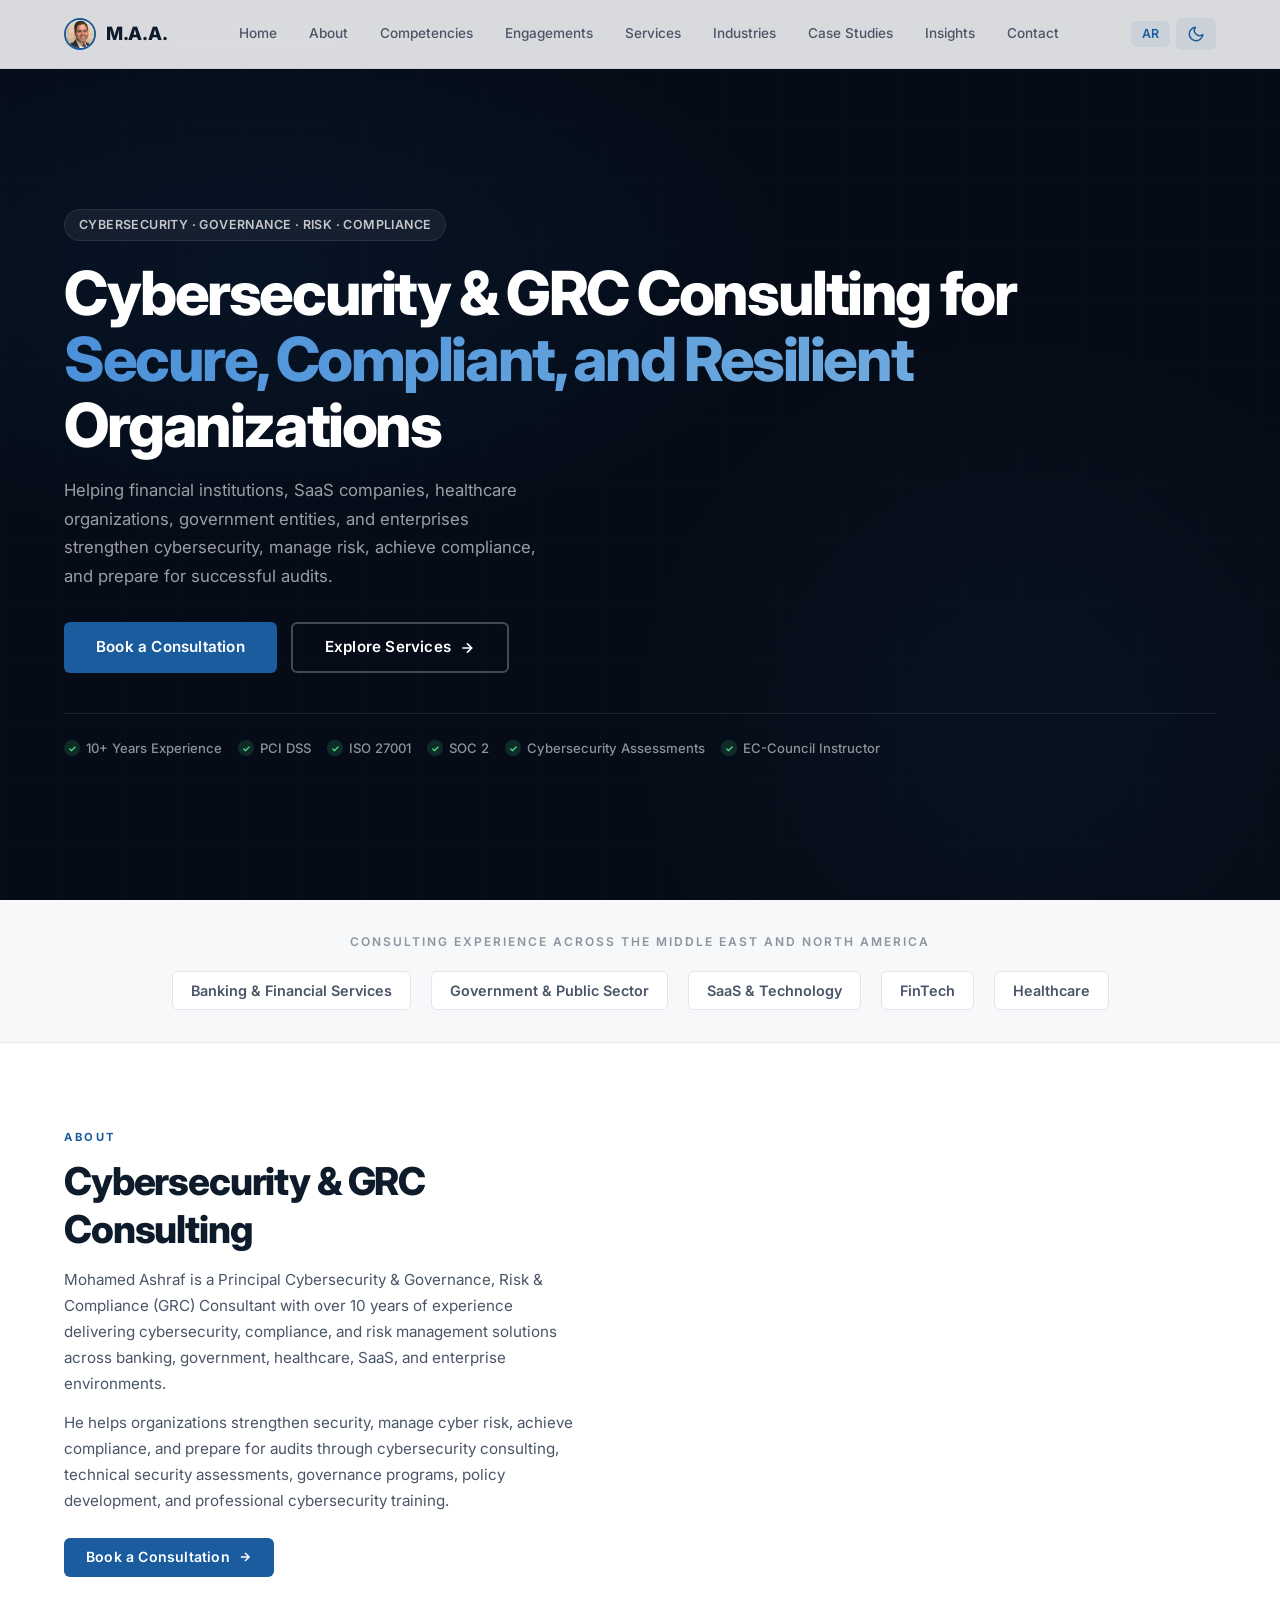
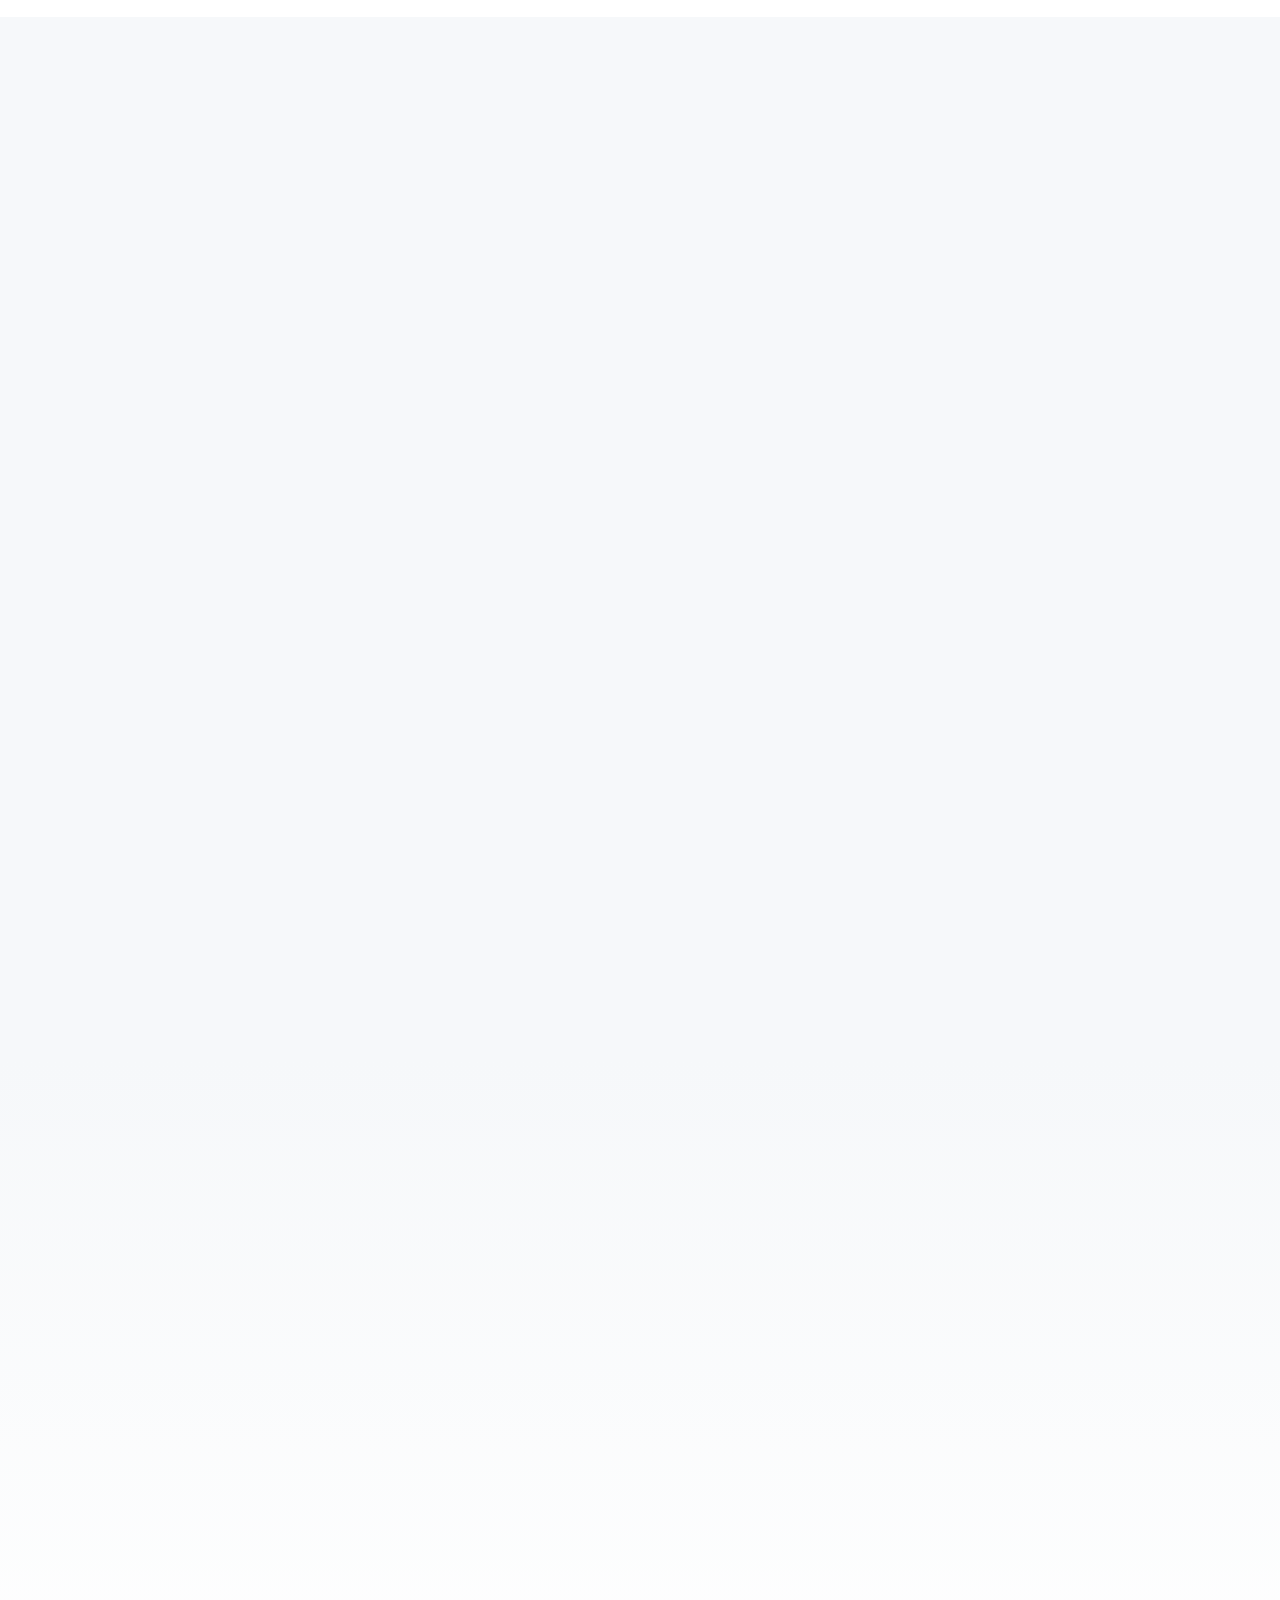
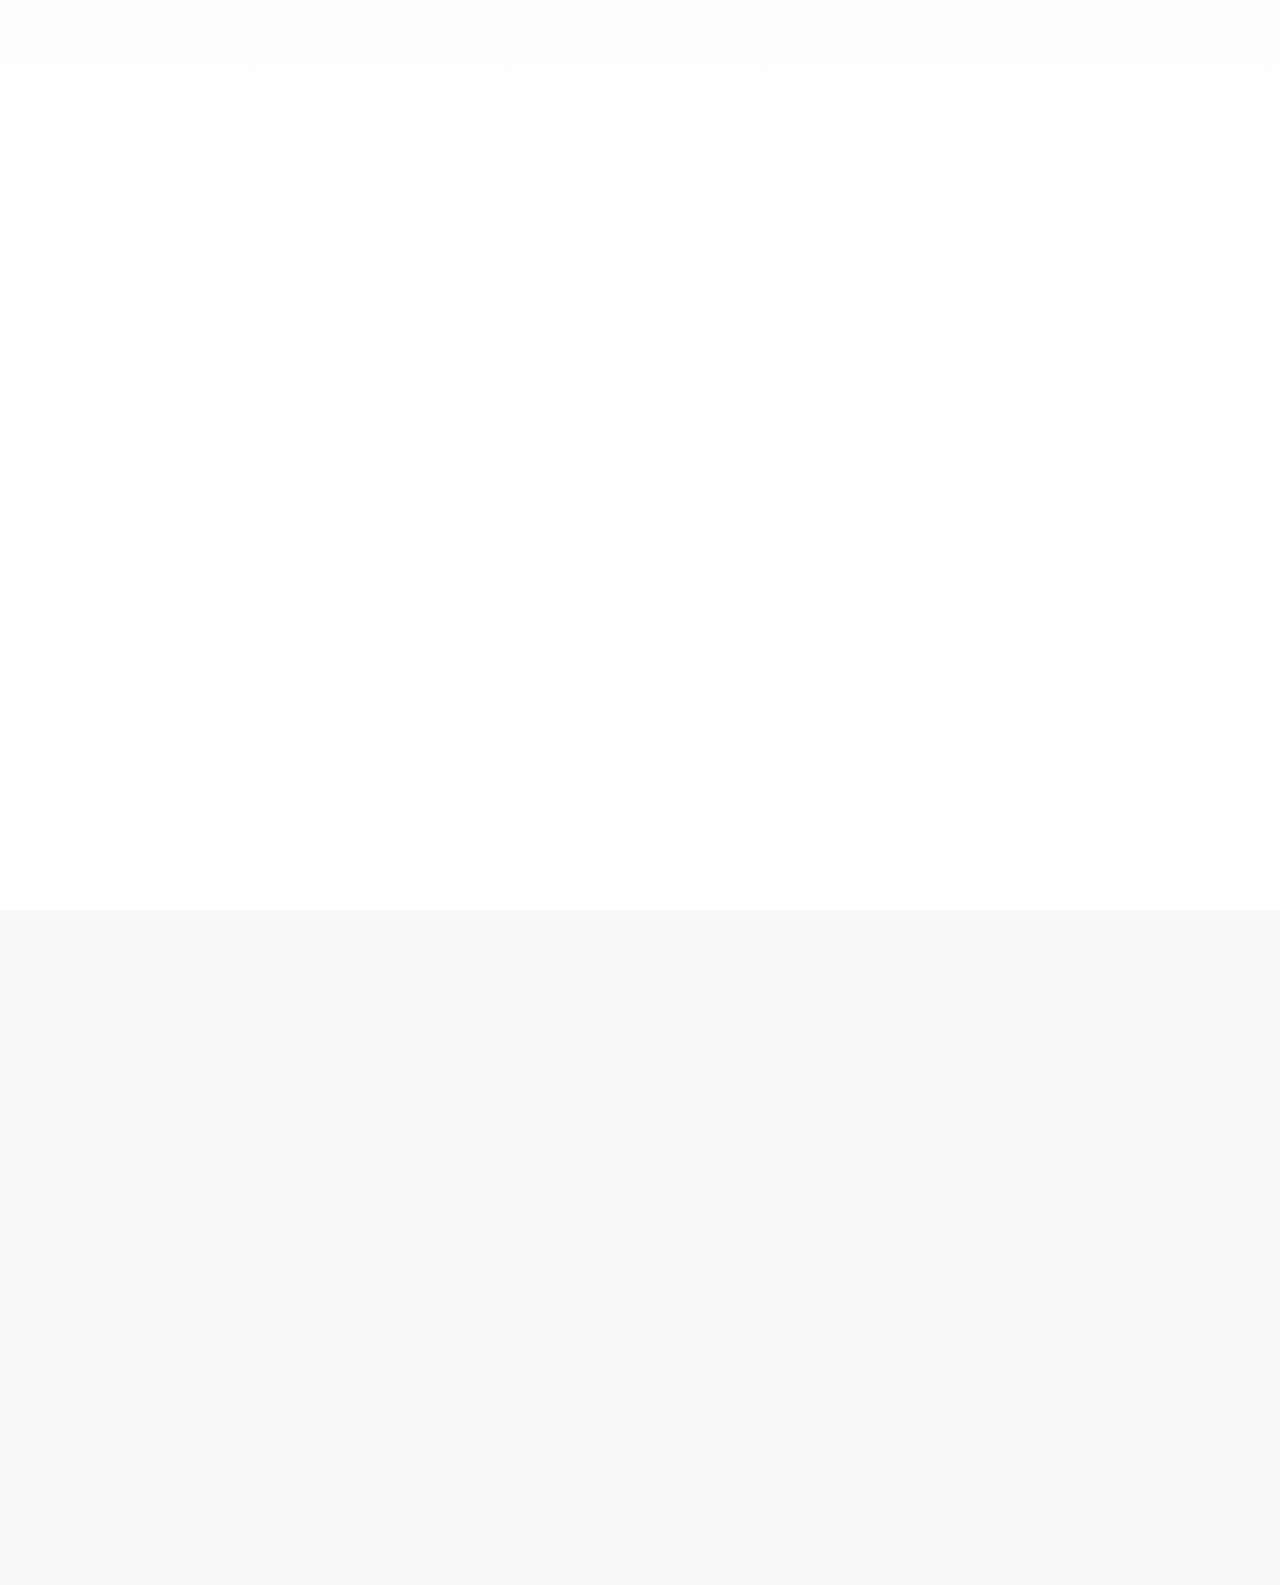
==== commit 75d93c25: "refactor: move photo to nav, remove hero-visual" ====
--- a/website/index.html
+++ b/website/index.html
@@ -23,7 +23,7 @@
 <nav class="navbar" role="navigation" aria-label="Main navigation">
 <div class="container nav-container">
 <a href="#" class="nav-logo" aria-label="Home">
-<svg class="nav-logo-icon" width="28" height="28" viewBox="0 0 32 32" fill="none"><rect width="32" height="32" rx="8" fill="#1A5C9E"/><path d="M16 6l10 5v6c0 5.5-4.5 10.5-10 11-5.5-.5-10-5.5-10-11v-6l10-5z" fill="#0D1B2A" stroke="#fff" stroke-width="1.5"/><path d="M12 16l3 3 5-6" stroke="#fff" stroke-width="2" stroke-linecap="round" stroke-linejoin="round"/></svg>
+<img src="images/mohamed.png" alt="Mohamed Ashraf" class="nav-photo">
 <span class="nav-logo-text" data-edit="navBrand">M.A.A.</span>
 </a>
 <div class="nav-links" id="navLinks" role="menubar">
@@ -74,15 +74,7 @@
 <div class="cred-item"><span class="cred-icon">✓</span> EC-Council Instructor</div>
 </div>
 </div>
-<div class="hero-visual">
-<div class="hero-photo-frame">
-<img src="images/mohamed.png" alt="Mohamed Ashraf Abd El-Aziz" class="hero-photo-img">
-<div class="hero-photo-badge">
-<svg width="14" height="14" viewBox="0 0 24 24" fill="none" stroke="currentColor" stroke-width="2"><path d="M12 22s8-4 8-10V5l-8-3-8 3v7c0 6 8 10 8 10z"/></svg>
-Principal Consultant
-</div>
-</div>
-</div>
+
 </div>
 </section>
 
--- a/website/css/styles.css
+++ b/website/css/styles.css
@@ -169,7 +169,10 @@
   display: flex; align-items: center; gap: 10px; text-decoration: none;
   color: var(--text-primary); font-weight: 800; font-size: 1.15rem; letter-spacing: -0.3px;
 }
-.nav-logo-icon { flex-shrink: 0; border-radius: 6px; overflow: hidden; }
+.nav-photo {
+  width: 32px; height: 32px; border-radius: 50%; object-fit: cover;
+  border: 2px solid var(--accent); flex-shrink: 0;
+}
 .nav-links { display: flex; gap: 32px; list-style: none; }
 .nav-links a {
   color: var(--text-secondary); text-decoration: none;
@@ -284,8 +287,7 @@
 }
 
 .hero-container {
-  display: grid; grid-template-columns: 1.1fr 0.9fr; gap: 60px;
-  align-items: center; position: relative; z-index: 1; padding: 40px 24px; width: 100%;
+  position: relative; z-index: 1; padding: 40px 24px; width: 100%;
 }
 .hero-content { position: relative; }
 .hero-badge {
@@ -349,26 +351,7 @@
   font-size: 0.6rem; font-weight: 700; flex-shrink: 0;
 }
 
-/* Hero Right — Profile Photo */
-.hero-visual { display: flex; justify-content: center; align-items: center; }
-.hero-photo-frame {
-  width: 280px; height: 340px; border-radius: var(--radius-xl);
-  overflow: hidden; position: relative;
-  box-shadow: 0 20px 60px rgba(0,0,0,0.3);
-  border: 2px solid rgba(255,255,255,0.08);
-}
-.hero-photo-img {
-  width: 100%; height: 100%; object-fit: cover; display: block;
-}
-.hero-photo-badge {
-  position: absolute; bottom: 14px; left: 50%; transform: translateX(-50%);
-  display: flex; align-items: center; gap: 5px;
-  background: rgba(0,0,0,0.5); backdrop-filter: blur(8px);
-  -webkit-backdrop-filter: blur(8px);
-  padding: 5px 16px; border-radius: var(--radius-full);
-  color: #fff; font-size: 0.75rem; font-weight: 600;
-  white-space: nowrap;
-}
+
 
 /* ===== Trusted By ===== */
 .trusted-section {
@@ -919,11 +902,9 @@
 
 /* ===== Responsive ===== */
 @media (max-width: 1024px) {
-  .hero-container { grid-template-columns: 1fr; text-align: left; gap: 40px; }
   .hero-content { text-align: left; }
   .hero-subtitle { margin: 0 0 28px; }
   .hero-ctas { justify-content: flex-start; }
-  .hero-visual { display: none; }
   .about-layout { grid-template-columns: 1fr; text-align: center; }
   .about-actions { justify-content: center; }
   .skills-grid { grid-template-columns: 1fr; }
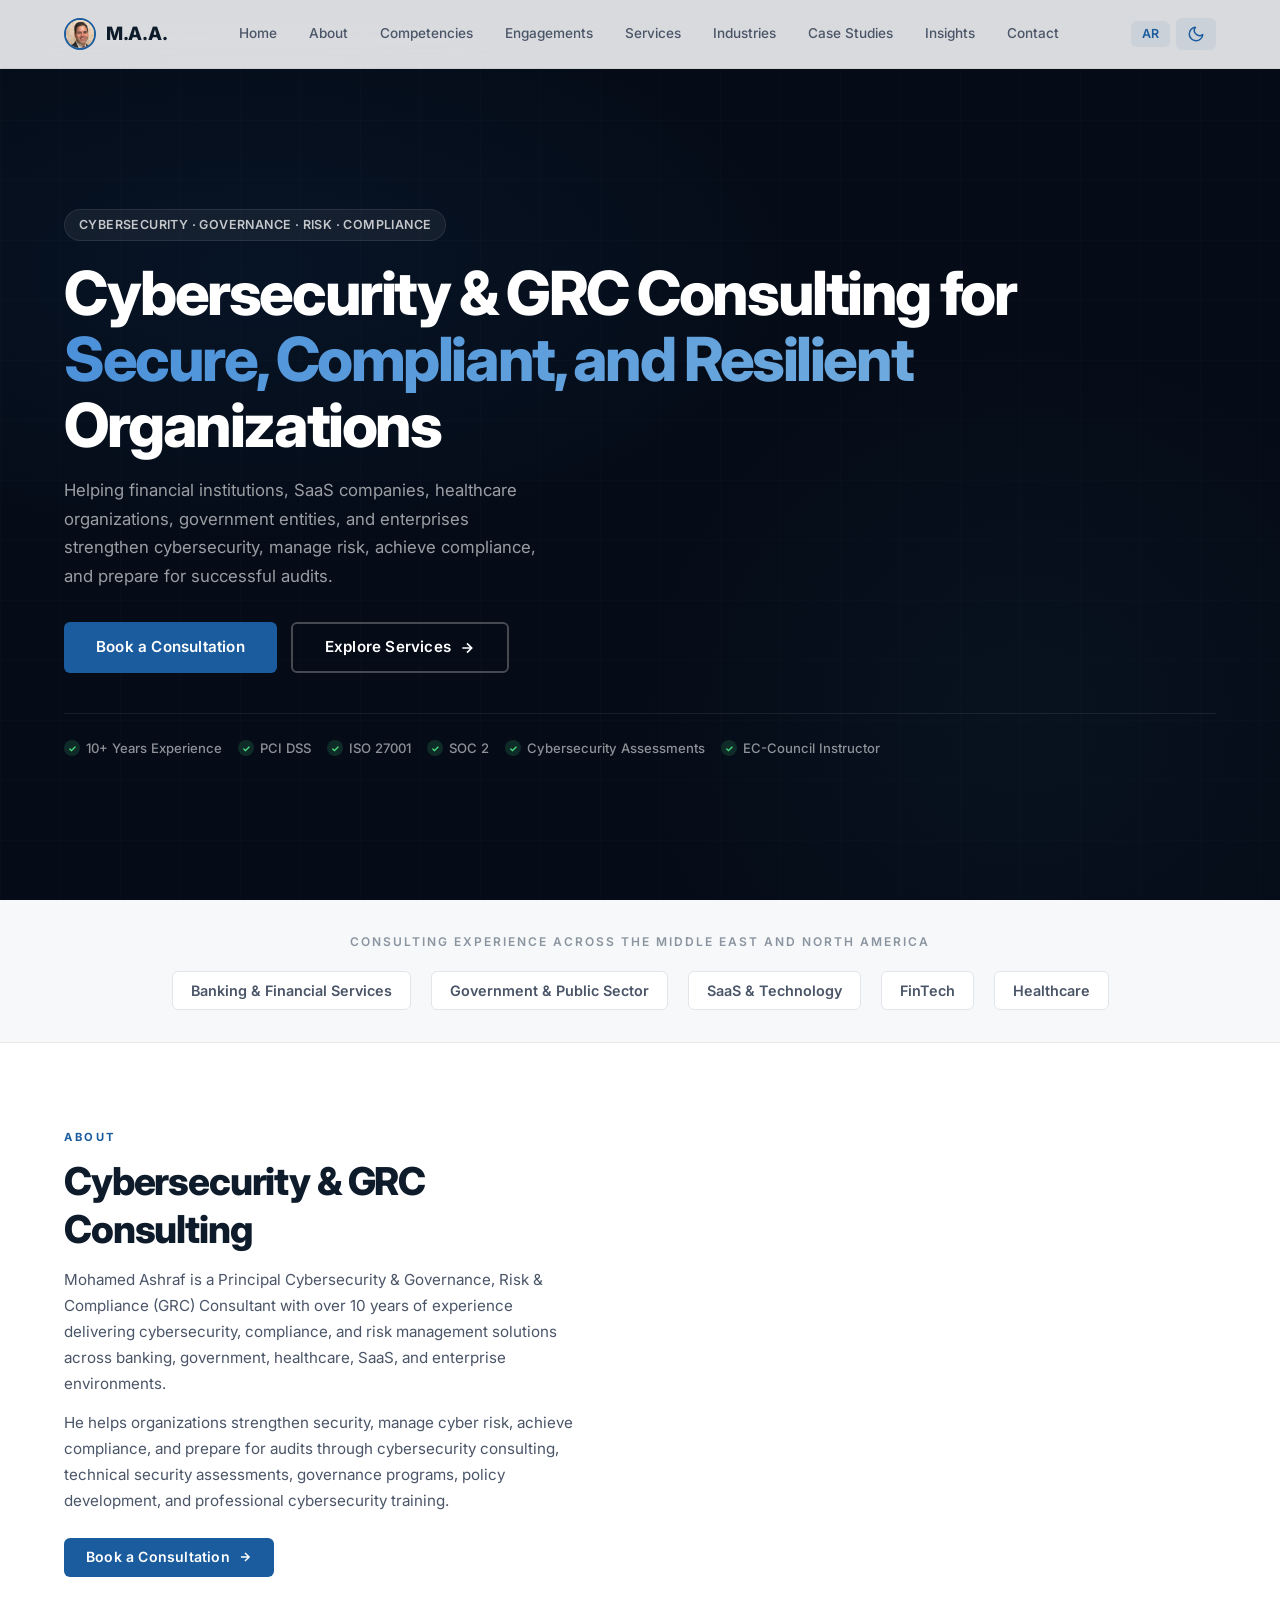
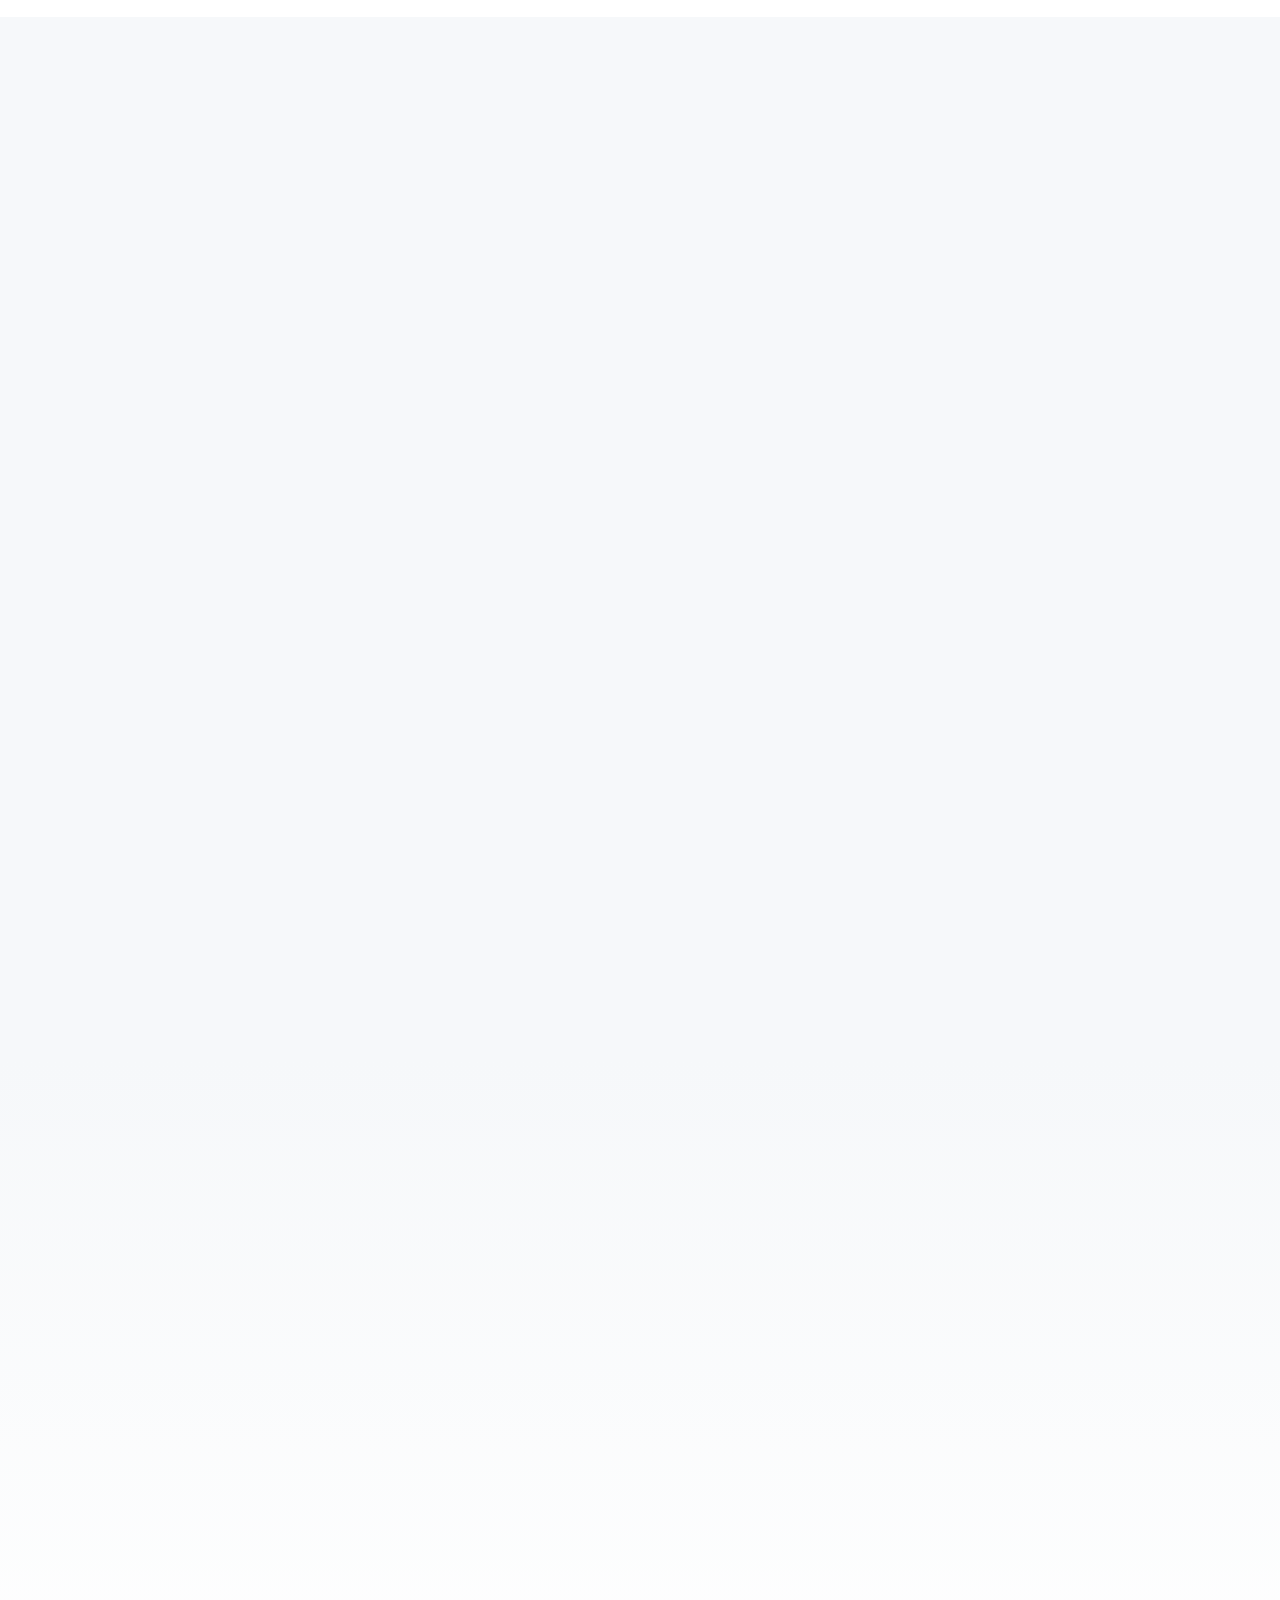
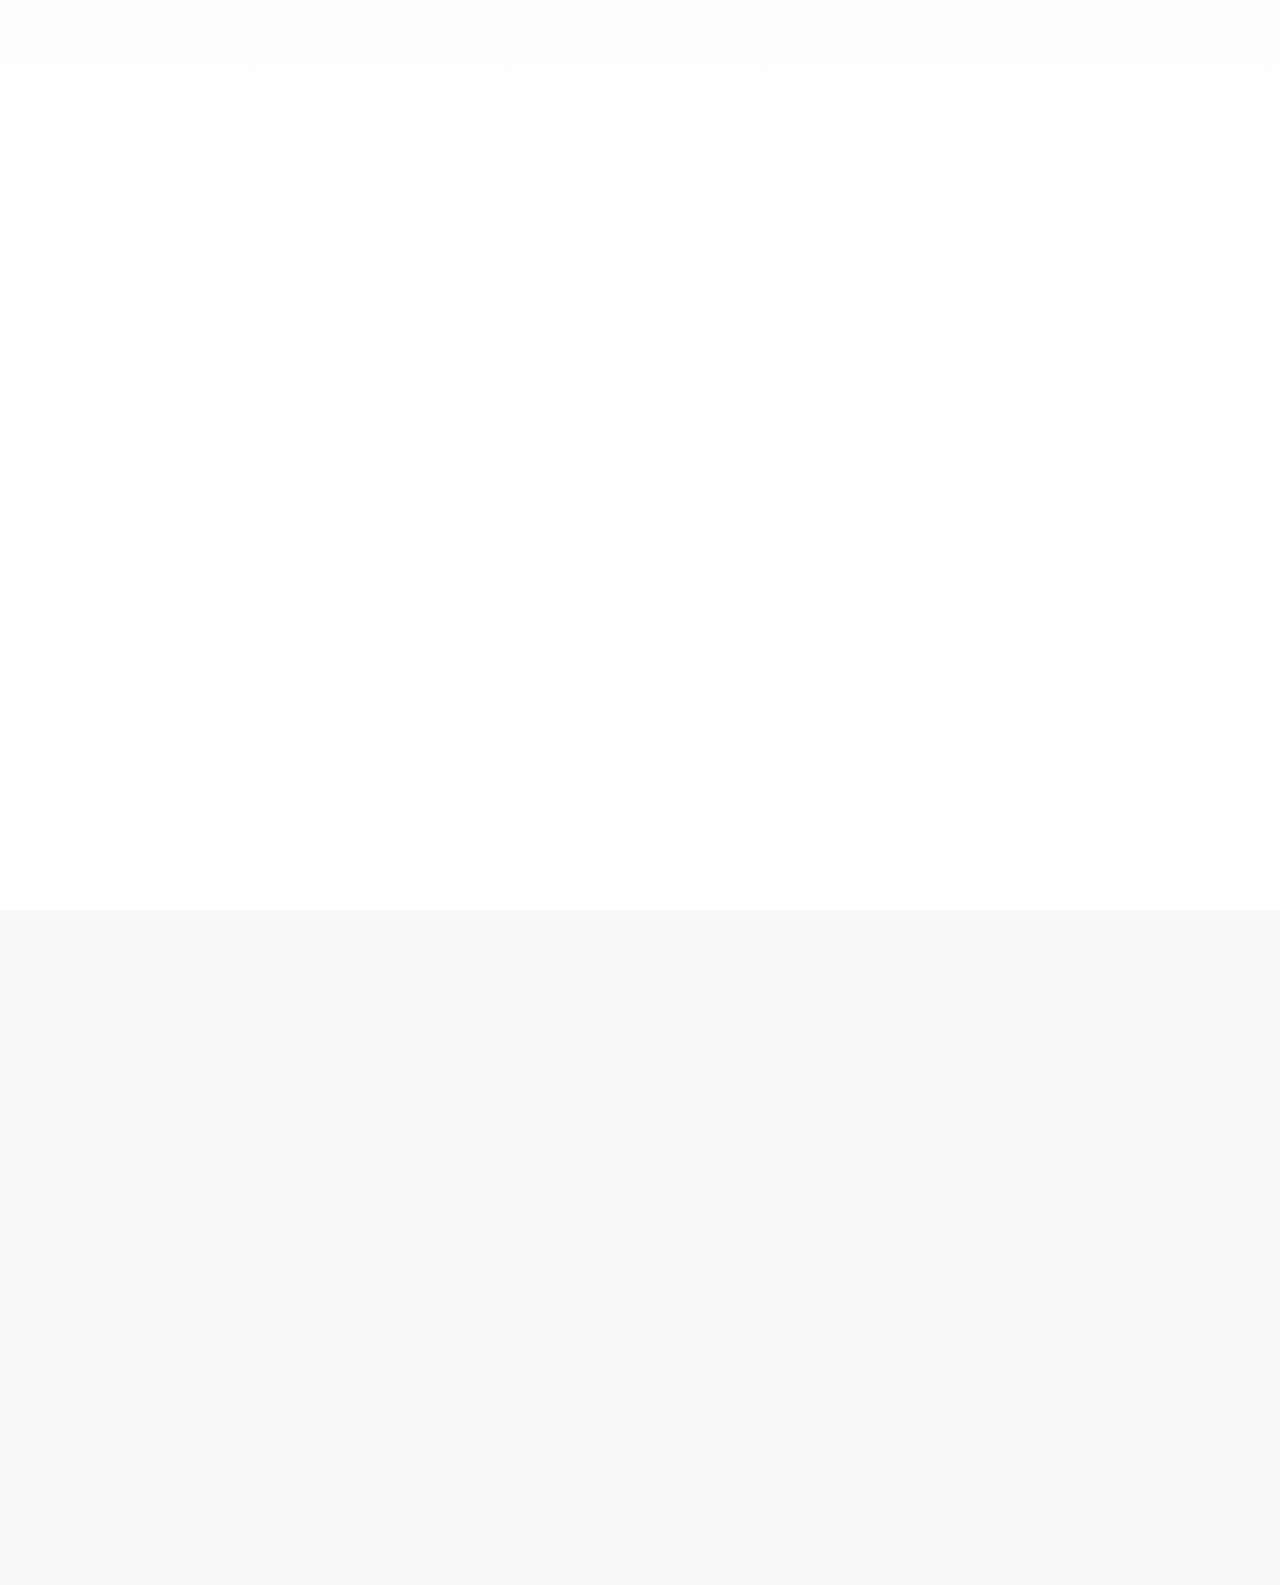
==== commit b83b62e1: "feat: editable nav photo with file picker, improved face crop" ====
--- a/website/index.html
+++ b/website/index.html
@@ -23,7 +23,7 @@
 <nav class="navbar" role="navigation" aria-label="Main navigation">
 <div class="container nav-container">
 <a href="#" class="nav-logo" aria-label="Home">
-<img src="images/mohamed.png" alt="Mohamed Ashraf" class="nav-photo">
+<img src="images/mohamed.png" alt="Mohamed Ashraf" class="nav-photo" data-edit="navPhoto">
 <span class="nav-logo-text" data-edit="navBrand">M.A.A.</span>
 </a>
 <div class="nav-links" id="navLinks" role="menubar">
--- a/website/css/styles.css
+++ b/website/css/styles.css
@@ -171,7 +171,11 @@
 }
 .nav-photo {
   width: 32px; height: 32px; border-radius: 50%; object-fit: cover;
-  border: 2px solid var(--accent); flex-shrink: 0;
+  object-position: center 20%; border: 2px solid var(--accent);
+  flex-shrink: 0; cursor: pointer; transition: box-shadow var(--transition);
+}
+.editable-active[data-edit="navPhoto"] {
+  box-shadow: 0 0 0 2px var(--accent), 0 0 12px rgba(26,92,158,0.4);
 }
 .nav-links { display: flex; gap: 32px; list-style: none; }
 .nav-links a {
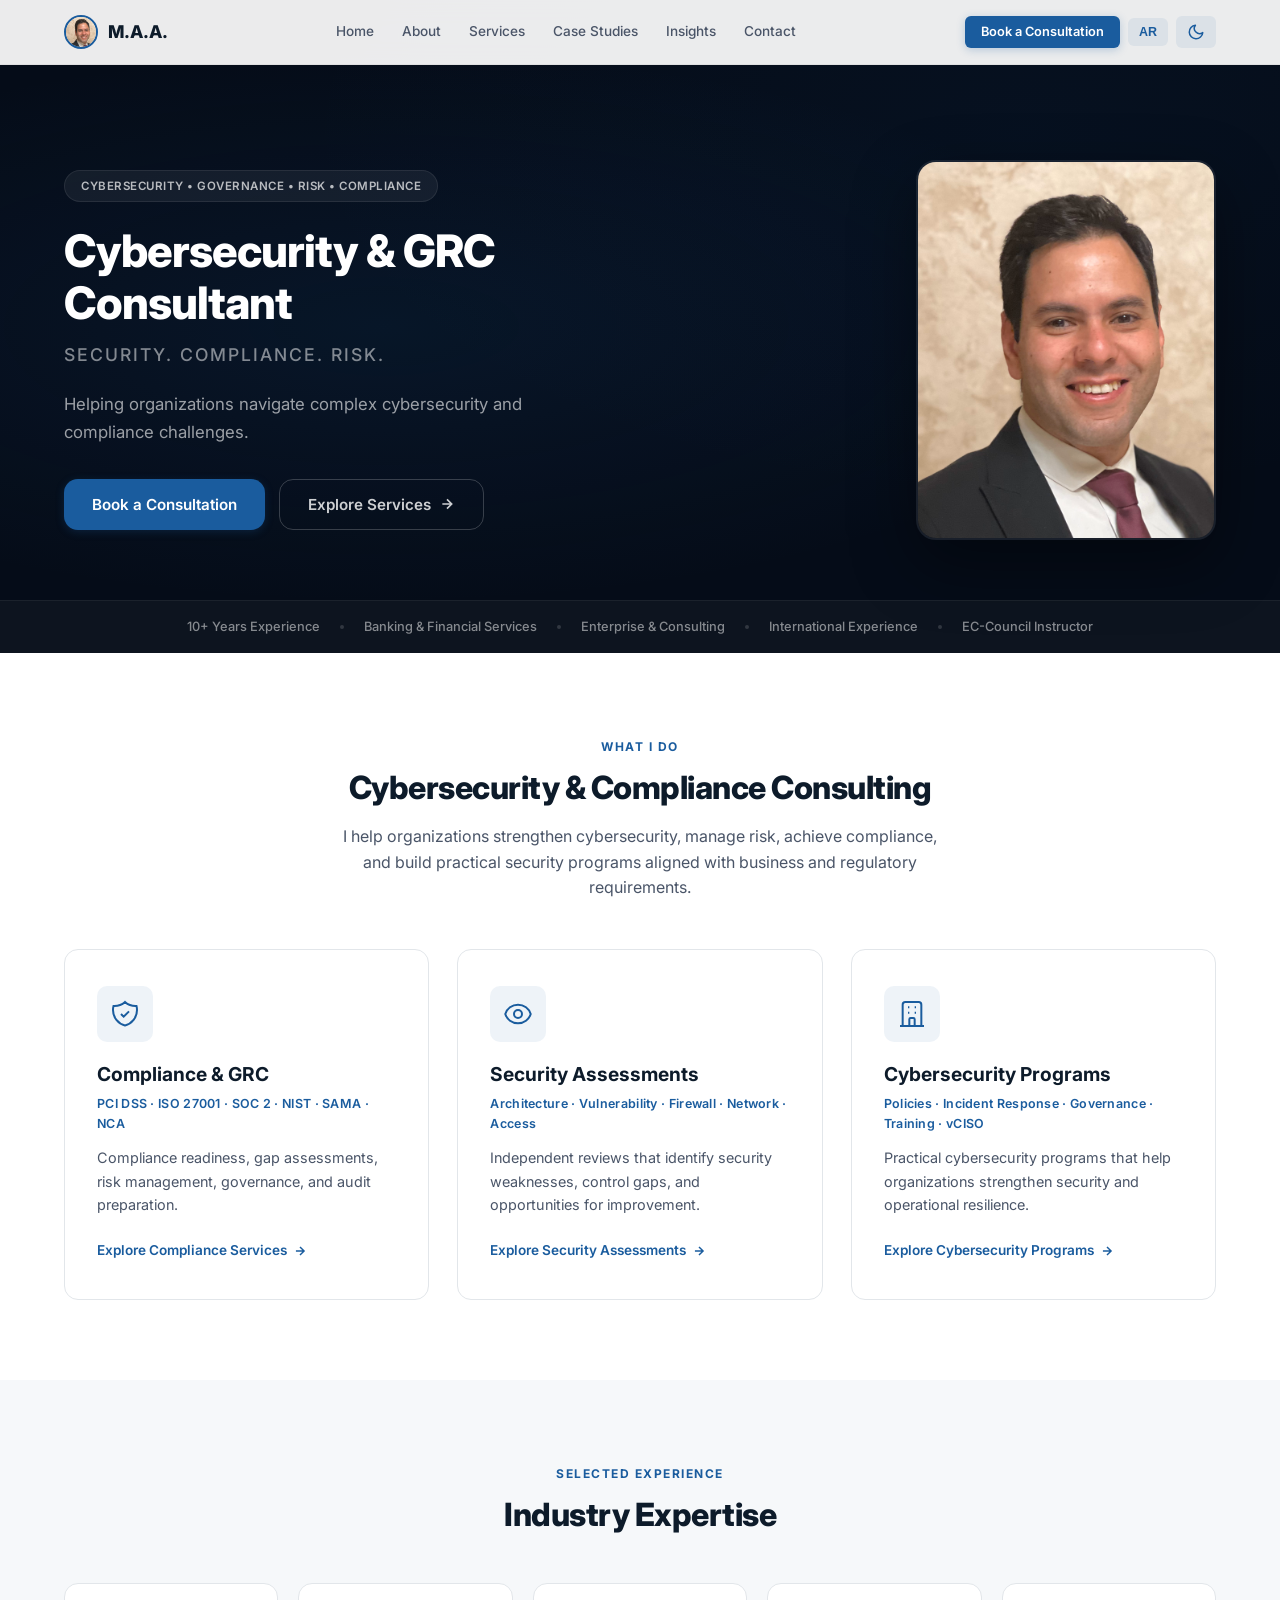
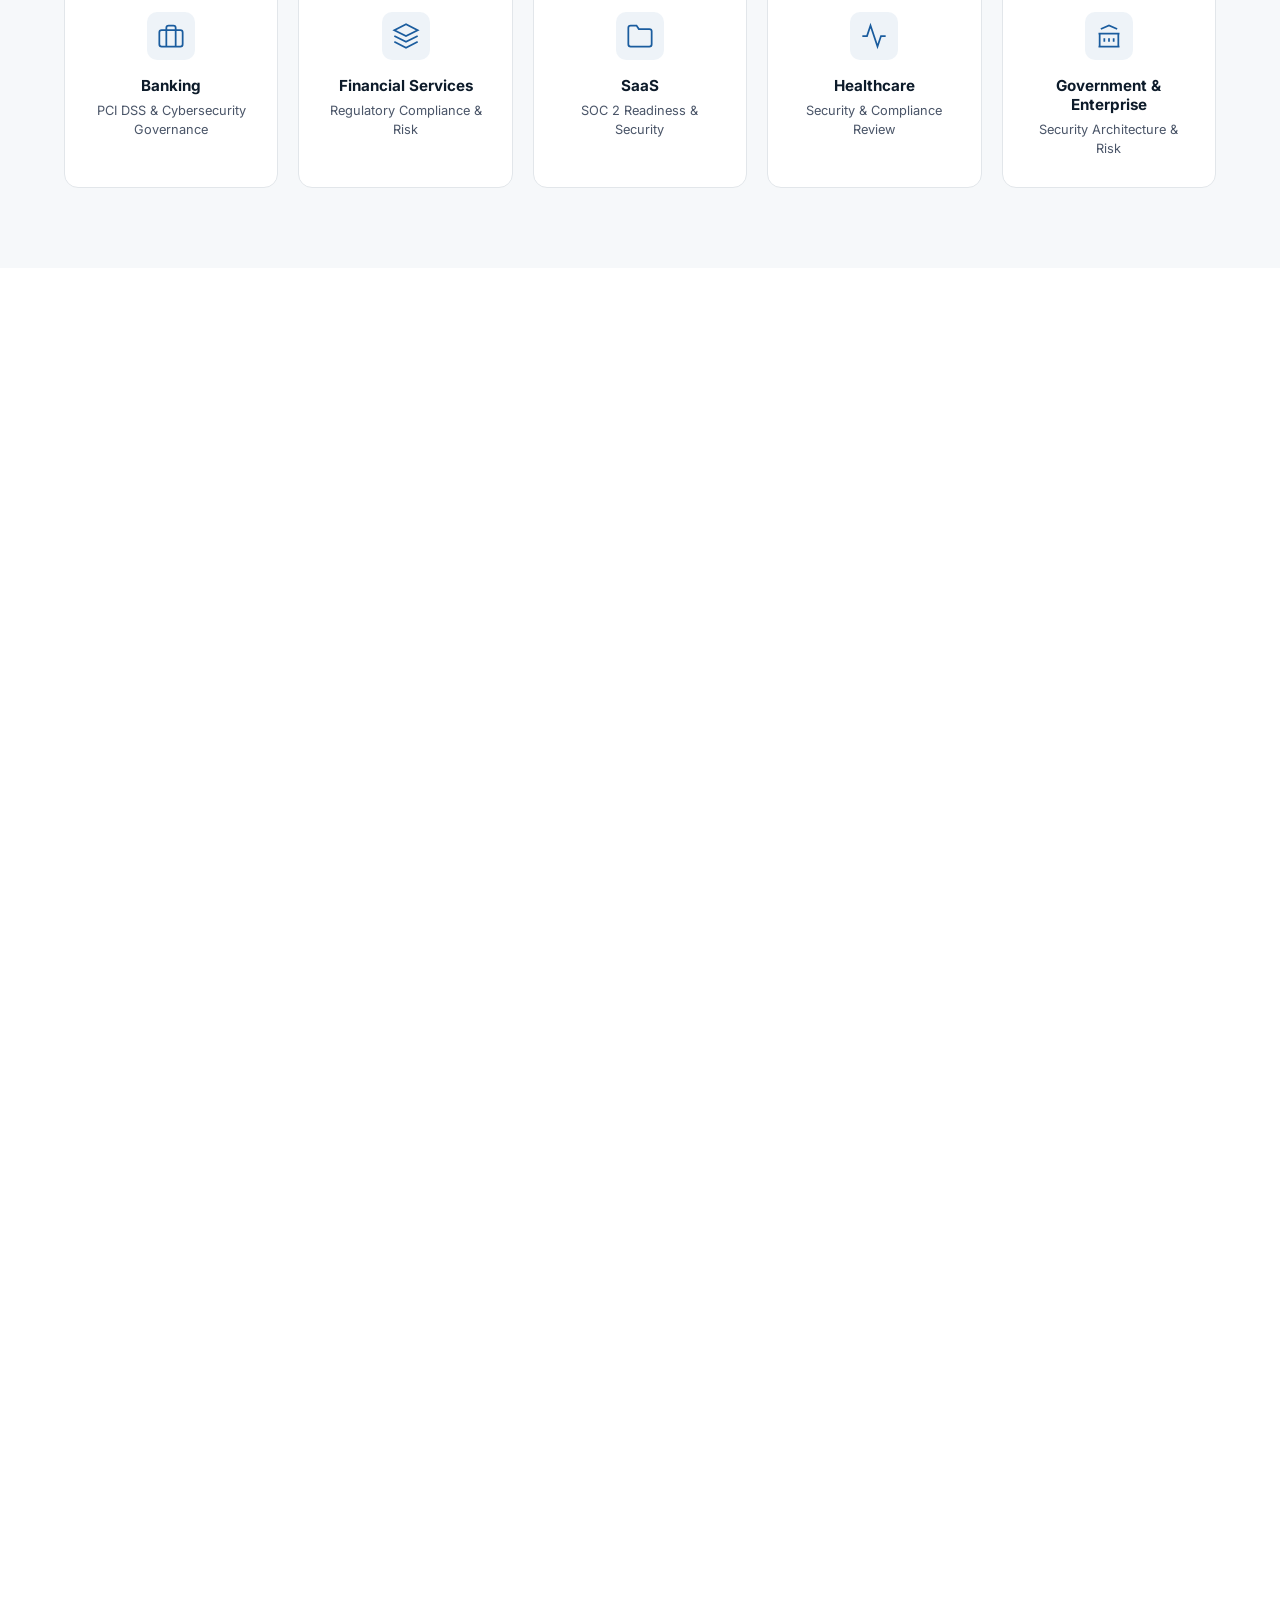
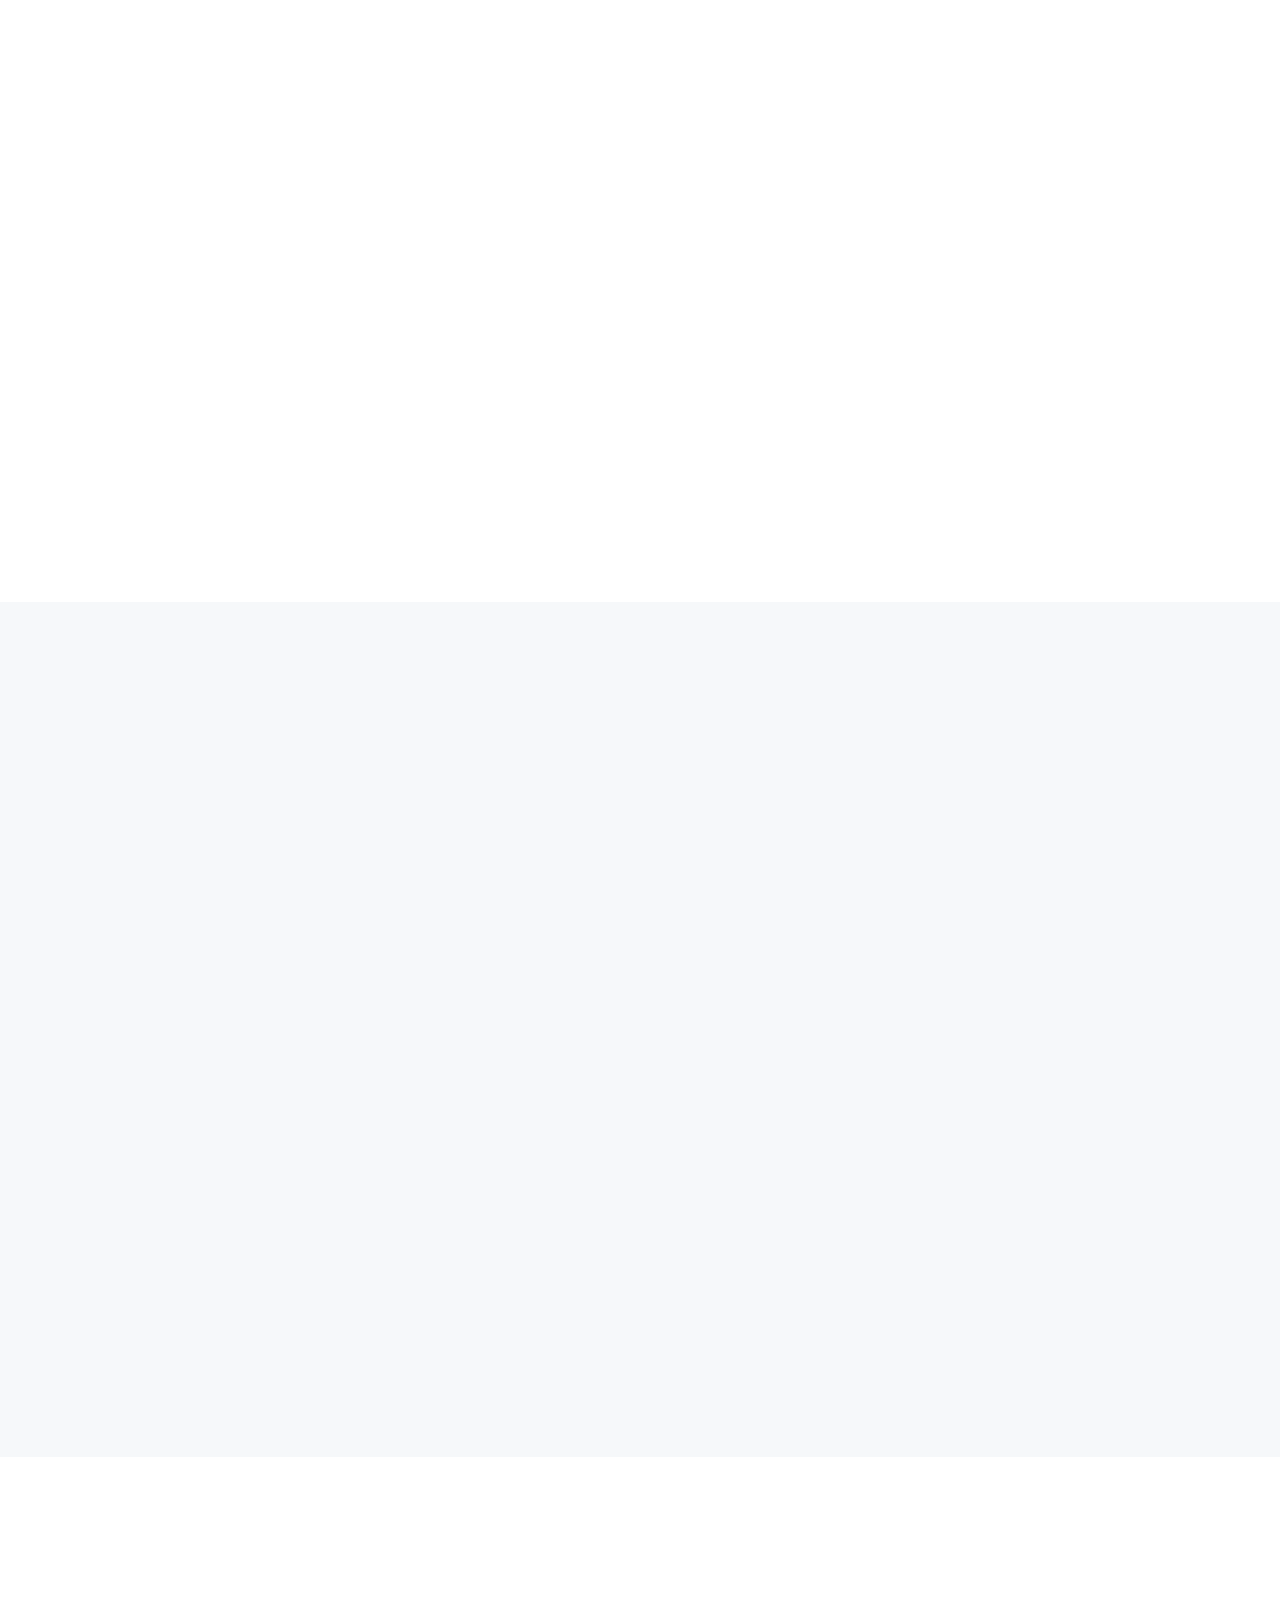
==== commit 6225e0af: "refactor: premium homepage restructure — shorter, cleaner, conversion-focused - Hero: new headline '" ====
--- a/website/index.html
+++ b/website/index.html
@@ -3,18 +3,18 @@
 <head>
 <meta charset="UTF-8">
 <meta name="viewport" content="width=device-width, initial-scale=1.0">
-<title>Mohamed Ashraf Abd El-Aziz — Principal Cybersecurity & GRC Consultant | PCI DSS | ISO 27001 | SOC 2 | SAMA | NCA</title>
-<meta name="description" content="Enterprise cybersecurity governance, risk & compliance consulting for financial institutions, SaaS, healthcare, and government. PCI DSS, ISO 27001, SOC 2, SAMA CSF, NCA ECC.">
-<meta name="keywords" content="Cybersecurity Consultant, GRC Consultant, PCI DSS Consultant, ISO 27001 Consultant, SOC 2 Consultant, SAMA CSF, NCA ECC, Jeddah, Saudi Arabia, vCISO, Risk Management, Compliance">
+<title>Mohamed Ashraf Abd El-Aziz — Cybersecurity & GRC Consultant | PCI DSS | ISO 27001 | SOC 2</title>
+<meta name="description" content="Cybersecurity and GRC consulting for financial institutions, SaaS, healthcare, and government. PCI DSS, ISO 27001, SOC 2, SAMA CSF, NCA ECC.">
+<meta name="keywords" content="Cybersecurity Consultant, GRC Consultant, PCI DSS, ISO 27001, SOC 2, SAMA CSF, NCA ECC, Jeddah, Saudi Arabia, vCISO, Risk Management, Compliance">
 <meta name="robots" content="index, follow">
 <link rel="canonical" href="https://mashraf1990.github.io/cyber-grc-bos/">
-<meta property="og:title" content="Mohamed Ashraf Abd El-Aziz — Principal Cybersecurity & GRC Consultant">
-<meta property="og:description" content="Enterprise cybersecurity governance, risk & compliance consulting for financial institutions, SaaS, healthcare, and government.">
+<meta property="og:title" content="Mohamed Ashraf Abd El-Aziz — Cybersecurity & GRC Consultant">
+<meta property="og:description" content="Cybersecurity and GRC consulting for financial institutions, SaaS, healthcare, and government.">
 <meta property="og:type" content="website">
 <meta property="og:url" content="https://mashraf1990.github.io/cyber-grc-bos/">
 <link rel="preconnect" href="https://fonts.googleapis.com">
 <link rel="preconnect" href="https://fonts.gstatic.com" crossorigin>
-<link href="https://fonts.googleapis.com/css2?family=Inter:wght@300;400;500;600;700;800;900&family=JetBrains+Mono:wght@400;500&display=swap" rel="stylesheet" media="print" onload="this.media='all'">
+<link href="https://fonts.googleapis.com/css2?family=Inter:wght@300;400;500;600;700;800;900&display=swap" rel="stylesheet" media="print" onload="this.media='all'">
 <link rel="stylesheet" href="css/styles.css">
 </head>
 <body>
@@ -27,17 +27,15 @@
 <span class="nav-logo-text" data-edit="navBrand">M.A.A.</span>
 </a>
 <div class="nav-links" id="navLinks" role="menubar">
-<a href="#" class="active" role="menuitem" data-i18n="home">Home</a>
-<a href="#about" role="menuitem" data-i18n="about">About</a>
-<a href="#skills" role="menuitem" data-i18n="skills">Competencies</a>
-<a href="#experience" role="menuitem" data-i18n="experience">Engagements</a>
-<a href="#services" role="menuitem" data-i18n="services">Services</a>
-<a href="#industries" role="menuitem" data-i18n="industries">Industries</a>
-<a href="#case-studies" role="menuitem" data-i18n="caseStudies">Case Studies</a>
-<a href="#insights" role="menuitem" data-i18n="insights">Insights</a>
-<a href="#contact" role="menuitem" data-i18n="contact">Contact</a>
+<a href="#" class="active" role="menuitem">Home</a>
+<a href="#about" role="menuitem">About</a>
+<a href="#services" role="menuitem">Services</a>
+<a href="#case-studies" role="menuitem">Case Studies</a>
+<a href="#insights" role="menuitem">Insights</a>
+<a href="#contact" role="menuitem">Contact</a>
 </div>
 <div class="nav-actions">
+<a href="#contact" class="btn btn-primary btn-sm nav-cta">Book a Consultation</a>
 <button class="nav-icon-btn" id="langToggle" aria-label="Toggle language">AR</button>
 <button class="nav-icon-btn" id="themeToggle" aria-label="Toggle theme">
 <svg width="18" height="18" viewBox="0 0 24 24" fill="none" stroke="currentColor" stroke-width="2" stroke-linecap="round" stroke-linejoin="round"><path d="M21 12.79A9 9 0 1 1 11.21 3 7 7 0 0 0 21 12.79z"/></svg>
@@ -49,13 +47,13 @@
 
 <!-- ==================== HERO ==================== -->
 <section class="hero" id="home">
-<div class="hero-grid-bg"></div>
 <div class="hero-gradient"></div>
 <div class="container hero-container">
 <div class="hero-content">
-<div class="hero-badge">CYBERSECURITY · GOVERNANCE · RISK · COMPLIANCE</div>
-<h1 class="hero-title">Cybersecurity & GRC Consulting for <span class="hero-title-em" data-edit="heroTitleLine2">Secure, Compliant, and Resilient</span> Organizations</h1>
-<p class="hero-subtitle" data-i18n="heroSub" data-edit="heroSub">Helping financial institutions, SaaS companies, healthcare organizations, government entities, and enterprises strengthen cybersecurity, manage risk, achieve compliance, and prepare for successful audits.</p>
+<div class="hero-badge">CYBERSECURITY &bull; GOVERNANCE &bull; RISK &bull; COMPLIANCE</div>
+<h1 class="hero-title">Cybersecurity &amp; GRC Consultant</h1>
+<p class="hero-tagline">Security. Compliance. Risk.</p>
+<p class="hero-subtitle" data-i18n="heroSub" data-edit="heroSub">Helping organizations navigate complex cybersecurity and compliance challenges.</p>
 <div class="hero-ctas">
 <a href="#contact" class="btn btn-primary btn-lg">
 <span data-i18n="schedule">Book a Consultation</span>
@@ -65,748 +63,220 @@
 <svg width="16" height="16" viewBox="0 0 24 24" fill="none" stroke="currentColor" stroke-width="2.5"><path d="M5 12h14M12 5l7 7-7 7"/></svg>
 </a>
 </div>
+</div>
+<div class="hero-visual">
+<img src="images/mohamed.png" alt="Mohamed Ashraf Abd El-Aziz" class="hero-photo">
+</div>
+</div>
 <div class="hero-credibility">
-<div class="cred-item"><span class="cred-icon">✓</span> 10+ Years Experience</div>
-<div class="cred-item"><span class="cred-icon">✓</span> PCI DSS</div>
-<div class="cred-item"><span class="cred-icon">✓</span> ISO 27001</div>
-<div class="cred-item"><span class="cred-icon">✓</span> SOC 2</div>
-<div class="cred-item"><span class="cred-icon">✓</span> Cybersecurity Assessments</div>
-<div class="cred-item"><span class="cred-icon">✓</span> EC-Council Instructor</div>
-</div>
-</div>
-
-</div>
-</section>
-
-<!-- ==================== TRUSTED BY ==================== -->
-<section class="trusted-section">
-<div class="container">
-<p class="trusted-label" data-i18n="trustedBy" data-edit="trustedBy">Consulting Experience Across the Middle East and North America</p>
-<div class="trusted-logos">
-<div class="trusted-logo" data-i18n="snb" data-edit="snb">Banking & Financial Services</div>
-<div class="trusted-logo" data-i18n="diriyah" data-edit="diriyah">Government & Public Sector</div>
-<div class="trusted-logo" data-i18n="nvits" data-edit="nvits">SaaS & Technology</div>
-<div class="trusted-logo" data-i18n="parentApp" data-edit="parentApp">FinTech</div>
-<div class="trusted-logo" data-i18n="healthcare" data-edit="healthcare">Healthcare</div>
-</div>
-</div>
-</section>
-
-<!-- ==================== ABOUT ==================== -->
+<div class="container cred-container">
+<div class="cred-item">10+ Years Experience</div>
+<div class="cred-divider"></div>
+<div class="cred-item">Banking &amp; Financial Services</div>
+<div class="cred-divider"></div>
+<div class="cred-item">Enterprise &amp; Consulting</div>
+<div class="cred-divider"></div>
+<div class="cred-item">International Experience</div>
+<div class="cred-divider"></div>
+<div class="cred-item">EC-Council Instructor</div>
+</div>
+</div>
+</section>
+
+<!-- ==================== WHAT I DO ==================== -->
+<section class="section" id="services">
+<div class="container">
+<div class="section-header">
+<span class="section-label">What I Do</span>
+<h2 class="section-title">Cybersecurity &amp; Compliance Consulting</h2>
+<p class="section-desc">I help organizations strengthen cybersecurity, manage risk, achieve compliance, and build practical security programs aligned with business and regulatory requirements.</p>
+</div>
+<div class="services-grid">
+<div class="service-card">
+<div class="service-card-icon">
+<svg width="32" height="32" viewBox="0 0 24 24" fill="none" stroke="currentColor" stroke-width="1.5"><path d="M9 12l2 2 4-4m5.618-4.016A11.955 11.955 0 0112 2.944a11.955 11.955 0 01-8.618 3.04A12.02 12.02 0 003 9c0 5.591 3.824 10.29 9 11.622 5.176-1.332 9-6.03 9-11.622 0-1.042-.133-2.052-.382-3.016z"/></svg>
+</div>
+<h3>Compliance &amp; GRC</h3>
+<p class="service-tags">PCI DSS &middot; ISO 27001 &middot; SOC 2 &middot; NIST &middot; SAMA &middot; NCA</p>
+<p class="service-desc">Compliance readiness, gap assessments, risk management, governance, and audit preparation.</p>
+<a href="#" class="service-link">Explore Compliance Services <svg width="14" height="14" viewBox="0 0 24 24" fill="none" stroke="currentColor" stroke-width="2.5"><path d="M5 12h14M12 5l7 7-7 7"/></svg></a>
+</div>
+<div class="service-card">
+<div class="service-card-icon">
+<svg width="32" height="32" viewBox="0 0 24 24" fill="none" stroke="currentColor" stroke-width="1.5"><path d="M15 12a3 3 0 11-6 0 3 3 0 016 0z"/><path d="M2.458 12C3.732 7.943 7.523 5 12 5c4.478 0 8.268 2.943 9.542 7-1.274 4.057-5.064 7-9.542 7-4.477 0-8.268-2.943-9.542-7z"/></svg>
+</div>
+<h3>Security Assessments</h3>
+<p class="service-tags">Architecture &middot; Vulnerability &middot; Firewall &middot; Network &middot; Access</p>
+<p class="service-desc">Independent reviews that identify security weaknesses, control gaps, and opportunities for improvement.</p>
+<a href="#" class="service-link">Explore Security Assessments <svg width="14" height="14" viewBox="0 0 24 24" fill="none" stroke="currentColor" stroke-width="2.5"><path d="M5 12h14M12 5l7 7-7 7"/></svg></a>
+</div>
+<div class="service-card">
+<div class="service-card-icon">
+<svg width="32" height="32" viewBox="0 0 24 24" fill="none" stroke="currentColor" stroke-width="1.5"><path d="M19 21V5a2 2 0 00-2-2H7a2 2 0 00-2 2v16m14 0h2m-2 0h-5m-9 0H3m2 0h5M9 7h1m-1 4h1m4-4h1m-1 4h1m-5 10v-5a1 1 0 011-1h2a1 1 0 011 1v5m-4 0h4"/></svg>
+</div>
+<h3>Cybersecurity Programs</h3>
+<p class="service-tags">Policies &middot; Incident Response &middot; Governance &middot; Training &middot; vCISO</p>
+<p class="service-desc">Practical cybersecurity programs that help organizations strengthen security and operational resilience.</p>
+<a href="#" class="service-link">Explore Cybersecurity Programs <svg width="14" height="14" viewBox="0 0 24 24" fill="none" stroke="currentColor" stroke-width="2.5"><path d="M5 12h14M12 5l7 7-7 7"/></svg></a>
+</div>
+</div>
+</div>
+</section>
+
+<!-- ==================== SELECTED EXPERIENCE ==================== -->
+<section class="section section-alt" id="experience">
+<div class="container">
+<div class="section-header">
+<span class="section-label">Selected Experience</span>
+<h2 class="section-title">Industry Expertise</h2>
+</div>
+<div class="exp-grid">
+<div class="exp-card">
+<div class="exp-card-icon">
+<svg width="28" height="28" viewBox="0 0 24 24" fill="none" stroke="currentColor" stroke-width="1.5"><rect x="2" y="7" width="20" height="14" rx="2"/><path d="M16 21V5a2 2 0 00-2-2h-4a2 2 0 00-2 2v16"/></svg>
+</div>
+<h4>Banking</h4>
+<p>PCI DSS &amp; Cybersecurity Governance</p>
+</div>
+<div class="exp-card">
+<div class="exp-card-icon">
+<svg width="28" height="28" viewBox="0 0 24 24" fill="none" stroke="currentColor" stroke-width="1.5"><path d="M12 2L2 7l10 5 10-5-10-5zM2 17l10 5 10-5M2 12l10 5 10-5"/></svg>
+</div>
+<h4>Financial Services</h4>
+<p>Regulatory Compliance &amp; Risk</p>
+</div>
+<div class="exp-card">
+<div class="exp-card-icon">
+<svg width="28" height="28" viewBox="0 0 24 24" fill="none" stroke="currentColor" stroke-width="1.5"><path d="M22 19a2 2 0 01-2 2H4a2 2 0 01-2-2V5a2 2 0 012-2h5l2 3h9a2 2 0 012 2z"/></svg>
+</div>
+<h4>SaaS</h4>
+<p>SOC 2 Readiness &amp; Security</p>
+</div>
+<div class="exp-card">
+<div class="exp-card-icon">
+<svg width="28" height="28" viewBox="0 0 24 24" fill="none" stroke="currentColor" stroke-width="1.5"><path d="M22 12h-4l-3 9L9 3l-3 9H2"/></svg>
+</div>
+<h4>Healthcare</h4>
+<p>Security &amp; Compliance Review</p>
+</div>
+<div class="exp-card">
+<div class="exp-card-icon">
+<svg width="28" height="28" viewBox="0 0 24 24" fill="none" stroke="currentColor" stroke-width="1.5"><path d="M3 21h18M3 10h18M5 6l7-3 7 3M4 10v11M20 10v11M8 14v3M12 14v3M16 14v3"/></svg>
+</div>
+<h4>Government &amp; Enterprise</h4>
+<p>Security Architecture &amp; Risk</p>
+</div>
+</div>
+</div>
+</section>
+
+<!-- ==================== WHY WORK WITH ME ==================== -->
 <section class="section" id="about">
 <div class="container">
-<div class="about-layout">
-<div class="about-content">
-<span class="section-label" data-i18n="aboutLabel" data-edit="aboutLabel">About</span>
-<h2 class="section-title" data-i18n="aboutTitle" data-edit="aboutTitle">Cybersecurity & GRC Consulting</h2>
-<p class="about-text" data-i18n="aboutP1" data-edit="aboutP1">Mohamed Ashraf is a Principal Cybersecurity & Governance, Risk & Compliance (GRC) Consultant with over 10 years of experience delivering cybersecurity, compliance, and risk management solutions across banking, government, healthcare, SaaS, and enterprise environments.</p>
-<p class="about-text" data-i18n="aboutP2" data-edit="aboutP2">He helps organizations strengthen security, manage cyber risk, achieve compliance, and prepare for audits through cybersecurity consulting, technical security assessments, governance programs, policy development, and professional cybersecurity training.</p>
-<div class="about-actions">
-<a href="#contact" class="btn btn-primary">
-<span data-i18n="schedule">Book a Consultation</span>
-<svg width="14" height="14" viewBox="0 0 24 24" fill="none" stroke="currentColor" stroke-width="2.5"><path d="M5 12h14M12 5l7 7-7 7"/></svg>
-</a>
-</div>
-</div>
-</div>
-</div>
-</section>
-
-<!-- ==================== SKILLS ==================== -->
-<section class="section skills-section" id="skills">
-<div class="container">
-<div class="section-header">
-<span class="section-label" data-i18n="skillsLabel" data-edit="skillsLabel">Core Competencies</span>
-<h2 class="section-title" data-i18n="skillsTitle" data-edit="skillsTitle">Framework & Domain Expertise</h2>
-<p class="section-desc" data-i18n="skillsDesc" data-edit="skillsDesc">Deep technical and regulatory expertise developed over a decade of hands-on consulting across industries and frameworks.</p>
-</div>
-<div class="skills-grid">
-<div class="skill-item">
-<div class="skill-info"><span data-edit="skill1name">GRC & Compliance</span><span data-edit="skill1pct">95%</span></div>
-<div class="skill-bar"><div class="skill-bar-fill" style="width:95%"></div></div>
-</div>
-<div class="skill-item">
-<div class="skill-info"><span data-edit="skill2name">Risk Management</span><span data-edit="skill2pct">90%</span></div>
-<div class="skill-bar"><div class="skill-bar-fill" style="width:90%"></div></div>
-</div>
-<div class="skill-item">
-<div class="skill-info"><span data-edit="skill3name">Security Architecture</span><span data-edit="skill3pct">85%</span></div>
-<div class="skill-bar"><div class="skill-bar-fill" style="width:85%"></div></div>
-</div>
-<div class="skill-item">
-<div class="skill-info"><span data-edit="skill4name">PCI DSS</span><span data-edit="skill4pct">95%</span></div>
-<div class="skill-bar"><div class="skill-bar-fill" style="width:95%"></div></div>
-</div>
-<div class="skill-item">
-<div class="skill-info"><span data-edit="skill5name">ISO 27001</span><span data-edit="skill5pct">90%</span></div>
-<div class="skill-bar"><div class="skill-bar-fill" style="width:90%"></div></div>
-</div>
-<div class="skill-item">
-<div class="skill-info"><span data-edit="skill6name">SOC 2</span><span data-edit="skill6pct">85%</span></div>
-<div class="skill-bar"><div class="skill-bar-fill" style="width:85%"></div></div>
-</div>
-<div class="skill-item">
-<div class="skill-info"><span data-edit="skill7name">NIST CSF</span><span data-edit="skill7pct">88%</span></div>
-<div class="skill-bar"><div class="skill-bar-fill" style="width:88%"></div></div>
-</div>
-<div class="skill-item">
-<div class="skill-info"><span data-edit="skill8name">SAMA CSF</span><span data-edit="skill8pct">85%</span></div>
-<div class="skill-bar"><div class="skill-bar-fill" style="width:85%"></div></div>
-</div>
-</div>
-</div>
-</section>
-
-<!-- ==================== EXPERIENCE TIMELINE ==================== -->
-<section class="section timeline-section" id="experience">
-<div class="container">
-<div class="section-header">
-<span class="section-label" data-i18n="expLabel" data-edit="expLabel">Professional History</span>
-<h2 class="section-title" data-i18n="expTitle" data-edit="expTitle">Selected Consulting Engagements</h2>
-<p class="section-desc" data-i18n="expDesc" data-edit="expDesc">A track record of delivering enterprise-scale cybersecurity and compliance programs.</p>
-</div>
-<div class="timeline">
-<div class="timeline-item">
-<div class="timeline-dot"></div>
-<div class="timeline-date" data-edit="exp1date">2024 — Present</div>
-<div class="timeline-content">
-<h4 data-edit="exp1title">Cybersecurity & GRC Consultant</h4>
-<span class="timeline-org" data-edit="exp1org">Versatile Solutions LLC</span>
-<p data-edit="exp1desc">Delivering cybersecurity, compliance, and risk management consulting services. Leading PCI DSS, ISO 27001, SOC 2, NIST CSF, SAMA CSF, and NCA ECC engagements for clients across financial services, government, healthcare, and technology sectors.</p>
-</div>
-</div>
-<div class="timeline-item">
-<div class="timeline-dot"></div>
-<div class="timeline-date" data-edit="exp2date">2015 — 2024</div>
-<div class="timeline-content">
-<h4 data-edit="exp2title">Supervisor — IT & Security / GRC Responsibilities</h4>
-<span class="timeline-org" data-edit="exp2org">National Bank of Egypt</span>
-<p data-edit="exp2desc">Supervised IT operations and security controls. Developed internal audit frameworks, led risk assessments, managed regulatory compliance reporting, and supported PCI DSS compliance programs.</p>
-</div>
-</div>
-<div class="timeline-item timeline-item-engagements">
-<div class="timeline-dot timeline-dot-alt"></div>
-<div class="timeline-date"></div>
-<div class="timeline-content">
-<h4 data-edit="exp3title">Selected Consulting Engagements</h4>
-<span class="timeline-org" data-edit="exp3org">Independent</span>
-<p data-edit="exp3desc">PCI DSS compliance for a Saudi financial institution, SOC 2 readiness for a US organization, security architecture review for a Saudi national project, SAMA CSF implementation, healthcare SaaS security review, and cybersecurity curriculum development for Canadian institutions.</p>
-</div>
-</div>
-</div>
-</div>
-</section>
-
-<!-- ==================== SERVICES OVERVIEW ==================== -->
-<section class="section section-alt" id="services">
-<div class="container">
-<div class="section-header">
-<span class="section-label" data-i18n="servicesLabel" data-edit="servicesLabel">What I Do</span>
-<h2 class="section-title" data-i18n="servicesTitle" data-edit="servicesTitle">Cybersecurity & Compliance Consulting</h2>
-<p class="section-desc" data-i18n="servicesDesc" data-edit="servicesDesc">Every engagement is tailored to your industry, regulatory environment, and business objectives. These are the outcomes I deliver — not a menu of products.</p>
-</div>
-
-<div class="service-tabs" role="tablist">
-<button class="service-tab active" data-tab="compliance" role="tab" data-i18n="tabCompliance">Compliance & GRC</button>
-<button class="service-tab" data-tab="assessments" role="tab" data-i18n="tabAssessments">Cybersecurity Assessments</button>
-<button class="service-tab" data-tab="documentation" role="tab" data-i18n="tabDocumentation">Documentation & Programs</button>
-<button class="service-tab" data-tab="training" role="tab" data-i18n="tabTraining">Training</button>
-<button class="service-tab" data-tab="vciso" role="tab" data-i18n="tabVCISO">vCISO</button>
-</div>
-
-<!-- Compliance & GRC -->
-<div class="service-panel active" id="panel-compliance">
-<div class="service-grid">
-<div class="service-card" data-service="pci">
-<div class="service-card-top">
-<span class="service-framework">PCI DSS v4.0.1</span>
-<h3 data-i18n="pciTitle">PCI DSS Compliance</h3>
-<p data-i18n="pciDesc">End-to-end program management covering all 12 requirements. Gap assessment, evidence collection, control testing, and audit readiness for merchants, banks, and FinTechs.</p>
-</div>
-<div class="service-card-bottom">
-<div class="service-tags">
-<span data-edit="svcTag_pci1">Gap Analysis</span><span data-edit="svcTag_pci2">Evidence Review</span><span data-edit="svcTag_pci3">Audit Readiness</span>
-</div>
-<a href="#contact" class="service-cta" data-i18n="bookConsult">Book a Consultation <svg width="12" height="12" viewBox="0 0 24 24" fill="none" stroke="currentColor" stroke-width="2.5"><path d="M5 12h14M12 5l7 7-7 7"/></svg></a>
-</div>
-</div>
-<div class="service-card" data-service="iso">
-<div class="service-card-top">
-<span class="service-framework">ISO 27001:2022</span>
-<h3 data-i18n="isoTitle">ISO 27001 Compliance</h3>
-<p data-i18n="isoDesc">Full lifecycle support: gap analysis, ISMS design, risk assessment, Statement of Applicability, internal audit, and certification body liaison.</p>
-</div>
-<div class="service-card-bottom">
-<div class="service-tags"><span data-edit="svcTag_iso1">ISMS</span><span data-edit="svcTag_iso2">Internal Audit</span><span data-edit="svcTag_iso3">Certification</span></div>
-<a href="#contact" class="service-cta" data-i18n="bookConsult">Book a Consultation <svg width="12" height="12" viewBox="0 0 24 24" fill="none" stroke="currentColor" stroke-width="2.5"><path d="M5 12h14M12 5l7 7-7 7"/></svg></a>
-</div>
-</div>
-<div class="service-card" data-service="soc2">
-<div class="service-card-top">
-<span class="service-framework">SOC 2</span>
-<h3 data-i18n="soc2Title">SOC 2 Readiness</h3>
-<p data-i18n="soc2Desc">Trust Service Criteria mapping, control identification, evidence collection processes, pre-audit testing, and remediation planning for Type I and Type II reports.</p>
-</div>
-<div class="service-card-bottom">
-<div class="service-tags"><span data-edit="svcTag_soc21">TSC Mapping</span><span data-edit="svcTag_soc22">Readiness</span><span data-edit="svcTag_soc23">Type I/II</span></div>
-<a href="#contact" class="service-cta" data-i18n="bookConsult">Book a Consultation <svg width="12" height="12" viewBox="0 0 24 24" fill="none" stroke="currentColor" stroke-width="2.5"><path d="M5 12h14M12 5l7 7-7 7"/></svg></a>
-</div>
-</div>
-<div class="service-card" data-service="nist">
-<div class="service-card-top">
-<span class="service-framework">NIST CSF 2.0</span>
-<h3 data-i18n="nistTitle">NIST CSF Alignment</h3>
-<p data-i18n="nistDesc">Maturity assessment across all 6 functions (Govern, Identify, Protect, Detect, Respond, Recover). Strategic roadmap and control implementation guidance.</p>
-</div>
-<div class="service-card-bottom">
-<div class="service-tags"><span data-edit="svcTag_nist1">Maturity</span><span data-edit="svcTag_nist2">Roadmap</span><span data-edit="svcTag_nist3">Controls</span></div>
-<a href="#contact" class="service-cta" data-i18n="bookConsult">Book a Consultation <svg width="12" height="12" viewBox="0 0 24 24" fill="none" stroke="currentColor" stroke-width="2.5"><path d="M5 12h14M12 5l7 7-7 7"/></svg></a>
-</div>
-</div>
-<div class="service-card" data-service="sama">
-<div class="service-card-top">
-<span class="service-framework">SAMA CSF</span>
-<h3 data-i18n="samaTitle">SAMA CSF Implementation</h3>
-<p data-i18n="samaDesc">Regulatory compliance for Saudi financial institutions. Domain mapping, control testing, and evidence management for SAMA licensing requirements.</p>
-</div>
-<div class="service-card-bottom">
-<div class="service-tags"><span data-edit="svcTag_sama1">Financial</span><span data-edit="svcTag_sama2">Licensing</span><span data-edit="svcTag_sama3">Regulatory</span></div>
-<a href="#contact" class="service-cta" data-i18n="bookConsult">Book a Consultation <svg width="12" height="12" viewBox="0 0 24 24" fill="none" stroke="currentColor" stroke-width="2.5"><path d="M5 12h14M12 5l7 7-7 7"/></svg></a>
-</div>
-</div>
-<div class="service-card" data-service="nca">
-<div class="service-card-top">
-<span class="service-framework">NCA ECC</span>
-<h3 data-i18n="ncaTitle">NCA ECC Compliance</h3>
-<p data-i18n="ncaDesc">Compliance with Saudi Arabia's National Cybersecurity Authority framework for government entities and critical infrastructure organizations.</p>
-</div>
-<div class="service-card-bottom">
-<div class="service-tags"><span data-edit="svcTag_nca1">Government</span><span data-edit="svcTag_nca2">Critical Infra</span><span data-edit="svcTag_nca3">NCA</span></div>
-<a href="#contact" class="service-cta" data-i18n="bookConsult">Book a Consultation <svg width="12" height="12" viewBox="0 0 24 24" fill="none" stroke="currentColor" stroke-width="2.5"><path d="M5 12h14M12 5l7 7-7 7"/></svg></a>
-</div>
-</div>
-</div>
-</div>
-
-<!-- Cybersecurity Assessments -->
-<div class="service-panel" id="panel-assessments">
-<div class="service-grid">
-<div class="service-card">
-<div class="service-card-top">
-<span class="service-framework">Architecture</span>
-<h3 data-i18n="archTitle">Security Architecture Review</h3>
-<p data-i18n="archDesc">Comprehensive review of network, cloud, application, and physical architectures. Threat modeling, gap identification, and prioritized recommendations.</p>
-</div>
-<div class="service-card-bottom">
-<div class="service-tags"><span data-edit="svcTag_arch1">Network</span><span data-edit="svcTag_arch2">Cloud</span><span data-edit="svcTag_arch3">Threat Model</span></div>
-<a href="#contact" class="service-cta" data-i18n="bookConsult">Book a Consultation <svg width="12" height="12" viewBox="0 0 24 24" fill="none" stroke="currentColor" stroke-width="2.5"><path d="M5 12h14M12 5l7 7-7 7"/></svg></a>
-</div>
-</div>
-<div class="service-card">
-<div class="service-card-top">
-<span class="service-framework">Network Security</span>
-<h3 data-i18n="netReviewTitle">Network Security Review</h3>
-<p data-i18n="netReviewDesc">Firewall rule set review, network diagram validation, segmentation testing, and security baseline configuration assessment across enterprise networks.</p>
-</div>
-<div class="service-card-bottom">
-<div class="service-tags"><span data-edit="svcTag_net1">Firewall</span><span data-edit="svcTag_net2">Segmentation</span><span data-edit="svcTag_net3">Baselines</span></div>
-<a href="#contact" class="service-cta" data-i18n="bookConsult">Book a Consultation <svg width="12" height="12" viewBox="0 0 24 24" fill="none" stroke="currentColor" stroke-width="2.5"><path d="M5 12h14M12 5l7 7-7 7"/></svg></a>
-</div>
-</div>
-<div class="service-card">
-<div class="service-card-top">
-<span class="service-framework">Vulnerability</span>
-<h3 data-i18n="vulnTitle">Vulnerability Assessment</h3>
-<p data-i18n="vulnDesc">Systematic identification and evaluation of security vulnerabilities across infrastructure, applications, and configurations with prioritized remediation guidance.</p>
-</div>
-<div class="service-card-bottom">
-<div class="service-tags"><span data-edit="svcTag_vuln1">Scanning</span><span data-edit="svcTag_vuln2">Prioritization</span><span data-edit="svcTag_vuln3">Remediation</span></div>
-<a href="#contact" class="service-cta" data-i18n="bookConsult">Book a Consultation <svg width="12" height="12" viewBox="0 0 24 24" fill="none" stroke="currentColor" stroke-width="2.5"><path d="M5 12h14M12 5l7 7-7 7"/></svg></a>
-</div>
-</div>
-<div class="service-card">
-<div class="service-card-top">
-<span class="service-framework">Access Control</span>
-<h3 data-i18n="accessTitle">Access & Privileged Access Review</h3>
-<p data-i18n="accessDesc">User access and privileged access review including role mapping, separation of duties analysis, and least-privilege optimization across critical systems.</p>
-</div>
-<div class="service-card-bottom">
-<div class="service-tags"><span data-edit="svcTag_access1">RBAC</span><span data-edit="svcTag_access2">SoD</span><span data-edit="svcTag_access3">PAM</span></div>
-<a href="#contact" class="service-cta" data-i18n="bookConsult">Book a Consultation <svg width="12" height="12" viewBox="0 0 24 24" fill="none" stroke="currentColor" stroke-width="2.5"><path d="M5 12h14M12 5l7 7-7 7"/></svg></a>
-</div>
-</div>
-<div class="service-card">
-<div class="service-card-top">
-<span class="service-framework">Incident Response</span>
-<h3 data-i18n="irReviewTitle">Incident Response Review</h3>
-<p data-i18n="irReviewDesc">Assessment of incident response plans, playbooks, escalation procedures, and tabletop exercise facilitation with improvement recommendations.</p>
-</div>
-<div class="service-card-bottom">
-<div class="service-tags"><span data-edit="svcTag_ir1">Playbooks</span><span data-edit="svcTag_ir2">Tabletop</span><span data-edit="svcTag_ir3">Lessons Learned</span></div>
-<a href="#contact" class="service-cta" data-i18n="bookConsult">Book a Consultation <svg width="12" height="12" viewBox="0 0 24 24" fill="none" stroke="currentColor" stroke-width="2.5"><path d="M5 12h14M12 5l7 7-7 7"/></svg></a>
-</div>
-</div>
-<div class="service-card">
-<div class="service-card-top">
-<span class="service-framework">Resilience</span>
-<h3 data-i18n="bcrTitle">Business Continuity Review</h3>
-<p data-i18n="bcrDesc">BCP/DR plan review, business impact analysis, recovery testing validation, and improvement recommendations for organizational resilience.</p>
-</div>
-<div class="service-card-bottom">
-<div class="service-tags"><span data-edit="svcTag_bcr1">BCP</span><span data-edit="svcTag_bcr2">DR</span><span data-edit="svcTag_bcr3">Recovery</span></div>
-<a href="#contact" class="service-cta" data-i18n="bookConsult">Book a Consultation <svg width="12" height="12" viewBox="0 0 24 24" fill="none" stroke="currentColor" stroke-width="2.5"><path d="M5 12h14M12 5l7 7-7 7"/></svg></a>
-</div>
-</div>
-</div>
-</div>
-
-<!-- Documentation & Programs -->
-<div class="service-panel" id="panel-documentation">
-<div class="service-grid">
-<div class="service-card">
-<div class="service-card-top">
-<span class="service-framework">Full Suite</span>
-<h3 data-i18n="policyTitle">Policy Development</h3>
-<p data-i18n="policyDesc">Comprehensive cybersecurity policy development aligned to your chosen framework(s). Practical, enforceable, and audit-ready documentation suites.</p>
-</div>
-<div class="service-card-bottom">
-<div class="service-tags"><span data-edit="svcTag_pol1">Policies</span><span data-edit="svcTag_pol2">Standards</span><span data-edit="svcTag_pol3">Guidelines</span></div>
-<a href="#contact" class="service-cta" data-i18n="bookConsult">Book a Consultation <svg width="12" height="12" viewBox="0 0 24 24" fill="none" stroke="currentColor" stroke-width="2.5"><path d="M5 12h14M12 5l7 7-7 7"/></svg></a>
-</div>
-</div>
-<div class="service-card">
-<div class="service-card-top">
-<span class="service-framework">Operational</span>
-<h3 data-i18n="procTitle">Procedure Development</h3>
-<p data-i18n="procDesc">Detailed operational procedures for security operations, incident handling, access management, change control, and compliance monitoring.</p>
-</div>
-<div class="service-card-bottom">
-<div class="service-tags"><span data-edit="svcTag_proc1">SOPs</span><span data-edit="svcTag_proc2">Workflows</span><span data-edit="svcTag_proc3">Checklists</span></div>
-<a href="#contact" class="service-cta" data-i18n="bookConsult">Book a Consultation <svg width="12" height="12" viewBox="0 0 24 24" fill="none" stroke="currentColor" stroke-width="2.5"><path d="M5 12h14M12 5l7 7-7 7"/></svg></a>
-</div>
-</div>
-<div class="service-card">
-<div class="service-card-top">
-<span class="service-framework">Risk</span>
-<h3 data-i18n="riskRegTitle">Risk Register Development</h3>
-<p data-i18n="riskRegDesc">Quantitative and qualitative risk analysis. Risk register development, heat mapping, treatment planning, and executive reporting.</p>
-</div>
-<div class="service-card-bottom">
-<div class="service-tags"><span data-edit="svcTag_rr1">Risk Register</span><span data-edit="svcTag_rr2">Treatment</span><span data-edit="svcTag_rr3">Reporting</span></div>
-<a href="#contact" class="service-cta" data-i18n="bookConsult">Book a Consultation <svg width="12" height="12" viewBox="0 0 24 24" fill="none" stroke="currentColor" stroke-width="2.5"><path d="M5 12h14M12 5l7 7-7 7"/></svg></a>
-</div>
-</div>
-<div class="service-card">
-<div class="service-card-top">
-<span class="service-framework">Compliance</span>
-<h3 data-i18n="compDocTitle">Compliance Documentation</h3>
-<p data-i18n="compDocDesc">Evidence collection frameworks, compliance matrices, control mapping documentation, and audit preparation packages for external assessments.</p>
-</div>
-<div class="service-card-bottom">
-<div class="service-tags"><span data-edit="svcTag_cd1">Evidence</span><span data-edit="svcTag_cd2">Matrices</span><span data-edit="svcTag_cd3">Mapping</span></div>
-<a href="#contact" class="service-cta" data-i18n="bookConsult">Book a Consultation <svg width="12" height="12" viewBox="0 0 24 24" fill="none" stroke="currentColor" stroke-width="2.5"><path d="M5 12h14M12 5l7 7-7 7"/></svg></a>
-</div>
-</div>
-<div class="service-card">
-<div class="service-card-top">
-<span class="service-framework">Incident Response</span>
-<h3 data-i18n="irPlanTitle">Incident Response Plans</h3>
-<p data-i18n="irPlanDesc">Development of incident response plans, escalation procedures, communication templates, and post-incident review frameworks tailored to your organization.</p>
-</div>
-<div class="service-card-bottom">
-<div class="service-tags"><span data-edit="svcTag_irp1">IR Plans</span><span data-edit="svcTag_irp2">Escalation</span><span data-edit="svcTag_irp3">Templates</span></div>
-<a href="#contact" class="service-cta" data-i18n="bookConsult">Book a Consultation <svg width="12" height="12" viewBox="0 0 24 24" fill="none" stroke="currentColor" stroke-width="2.5"><path d="M5 12h14M12 5l7 7-7 7"/></svg></a>
-</div>
-</div>
-</div>
-</div>
-
-<!-- Training -->
-<div class="service-panel" id="panel-training">
-<div class="service-grid">
-<div class="service-card">
-<div class="service-card-top">
-<span class="service-framework">Organizational</span>
-<h3 data-i18n="awarenessTitle">Security Awareness Programs</h3>
-<p data-i18n="awarenessDesc">Tailored security awareness programs including curriculum design, delivery, phishing simulations, and measurement metrics for staff and technical teams.</p>
-</div>
-<div class="service-card-bottom">
-<div class="service-tags"><span data-edit="svcTag_aw1">Programs</span><span data-edit="svcTag_aw2">Simulations</span><span data-edit="svcTag_aw3">Metrics</span></div>
-<a href="#contact" class="service-cta" data-i18n="bookConsult">Book a Consultation <svg width="12" height="12" viewBox="0 0 24 24" fill="none" stroke="currentColor" stroke-width="2.5"><path d="M5 12h14M12 5l7 7-7 7"/></svg></a>
-</div>
-</div>
-<div class="service-card">
-<div class="service-card-top">
-<span class="service-framework">Corporate</span>
-<h3 data-i18n="corpTrainTitle">Corporate Cybersecurity Training</h3>
-<p data-i18n="corpTrainDesc">Customized corporate training programs covering compliance frameworks, risk management, security best practices, and regulatory requirements for enterprise teams.</p>
-</div>
-<div class="service-card-bottom">
-<div class="service-tags"><span data-edit="svcTag_ct1">Corporate</span><span data-edit="svcTag_ct2">Frameworks</span><span data-edit="svcTag_ct3">Best Practices</span></div>
-<a href="#contact" class="service-cta" data-i18n="bookConsult">Book a Consultation <svg width="12" height="12" viewBox="0 0 24 24" fill="none" stroke="currentColor" stroke-width="2.5"><path d="M5 12h14M12 5l7 7-7 7"/></svg></a>
-</div>
-</div>
-<div class="service-card">
-<div class="service-card-top">
-<span class="service-framework">Executive</span>
-<h3 data-i18n="execWorkTitle">Executive Workshops</h3>
-<p data-i18n="execWorkDesc">Board-level and executive workshops on cybersecurity governance, risk oversight, compliance strategy, and regulatory landscape briefings.</p>
-</div>
-<div class="service-card-bottom">
-<div class="service-tags"><span data-edit="svcTag_ew1">Board</span><span data-edit="svcTag_ew2">Governance</span><span data-edit="svcTag_ew3">Strategy</span></div>
-<a href="#contact" class="service-cta" data-i18n="bookConsult">Book a Consultation <svg width="12" height="12" viewBox="0 0 24 24" fill="none" stroke="currentColor" stroke-width="2.5"><path d="M5 12h14M12 5l7 7-7 7"/></svg></a>
-</div>
-</div>
-<div class="service-card">
-<div class="service-card-top">
-<span class="service-framework">Technical</span>
-<h3 data-i18n="techTrainTitle">Technical Training</h3>
-<p data-i18n="techTrainDesc">Hands-on technical training on security controls, SIEM operations, vulnerability management, penetration testing methodologies, and security tool configuration.</p>
-</div>
-<div class="service-card-bottom">
-<div class="service-tags"><span data-edit="svcTag_tt1">Hands-On</span><span data-edit="svcTag_tt2">SIEM</span><span data-edit="svcTag_tt3">Tools</span></div>
-<a href="#contact" class="service-cta" data-i18n="bookConsult">Book a Consultation <svg width="12" height="12" viewBox="0 0 24 24" fill="none" stroke="currentColor" stroke-width="2.5"><path d="M5 12h14M12 5l7 7-7 7"/></svg></a>
-</div>
-</div>
-<div class="service-card">
-<div class="service-card-top">
-<span class="service-framework">Academic</span>
-<h3 data-i18n="currTitle">Curriculum Development</h3>
-<p data-i18n="currDesc">Design and develop university-level and professional training curricula covering GRC, risk management, security architecture, and compliance frameworks. EC-Council certified.</p>
-</div>
-<div class="service-card-bottom">
-<div class="service-tags"><span data-edit="svcTag_cd1">Curriculum</span><span data-edit="svcTag_cd2">EC-Council</span><span data-edit="svcTag_cd3">Academic</span></div>
-<a href="#contact" class="service-cta" data-i18n="bookConsult">Book a Consultation <svg width="12" height="12" viewBox="0 0 24 24" fill="none" stroke="currentColor" stroke-width="2.5"><path d="M5 12h14M12 5l7 7-7 7"/></svg></a>
-</div>
-</div>
-</div>
-</div>
-
-<!-- vCISO -->
-<div class="service-panel" id="panel-vciso">
-<div class="service-grid">
-<div class="service-card wide-card">
-<div class="service-card-top">
-<span class="service-framework">Fractional / Virtual CISO</span>
-<h3 data-i18n="vcisoTitle">Executive Cybersecurity Leadership</h3>
-<p data-i18n="vcisoDesc">Part-time or retainer-based executive guidance for organizations without a full-time CISO. Board-level strategy, risk oversight, compliance program management, incident leadership, and vendor risk oversight.</p>
-</div>
-<div class="service-card-bottom">
-<div class="service-tags"><span data-edit="vcTag1">Strategy</span><span data-edit="vcTag2">Board Reporting</span><span data-edit="vcTag3">Risk Oversight</span><span data-edit="vcTag4">Compliance</span></div>
-<a href="#contact" class="service-cta" data-i18n="bookConsult">Book a Consultation <svg width="12" height="12" viewBox="0 0 24 24" fill="none" stroke="currentColor" stroke-width="2.5"><path d="M5 12h14M12 5l7 7-7 7"/></svg></a>
-</div>
-</div>
-</div>
-</div>
-
-</div>
-</section>
-
-<!-- ==================== FRAMEWORKS ==================== -->
-<section class="section frameworks-section">
-<div class="container">
-<div class="section-header">
-<span class="section-label" data-i18n="fwLabel" data-edit="fwLabel">Framework Expertise</span>
-<h2 class="section-title" data-i18n="fwTitle" data-edit="fwTitle">Every Major Standard, One Integrated Approach</h2>
-<p class="section-desc" data-i18n="fwDesc" data-edit="fwDesc">I do not silo compliance. I build unified programs that satisfy multiple frameworks simultaneously — reducing duplication, cost, and confusion.</p>
-</div>
-<div class="fw-grid">
-<div class="fw-item"><span class="fw-icon"><svg width="24" height="24" viewBox="0 0 24 24" fill="none" stroke="currentColor" stroke-width="2"><rect x="3" y="11" width="18" height="11" rx="2"/><path d="M7 11V7a5 5 0 0110 0v4"/></svg></span><strong>PCI DSS</strong><span data-edit="fw_pci">v4.0.1</span></div>
-<div class="fw-item"><span class="fw-icon"><svg width="24" height="24" viewBox="0 0 24 24" fill="none" stroke="currentColor" stroke-width="2"><circle cx="12" cy="12" r="10"/><path d="M12 6v6l4 2"/></svg></span><strong>ISO 27001</strong><span data-edit="fw_iso">2022</span></div>
-<div class="fw-item"><span class="fw-icon"><svg width="24" height="24" viewBox="0 0 24 24" fill="none" stroke="currentColor" stroke-width="2"><path d="M12 2L2 7l10 5 10-5-10-5zM2 17l10 5 10-5M2 12l10 5 10-5"/></svg></span><strong>SOC 2</strong><span data-edit="fw_soc2">Type I / II</span></div>
-<div class="fw-item"><span class="fw-icon"><svg width="24" height="24" viewBox="0 0 24 24" fill="none" stroke="currentColor" stroke-width="2"><polygon points="12 2 22 8.5 22 15.5 12 22 2 15.5 2 8.5"/></svg></span><strong>NIST CSF</strong><span data-edit="fw_nist">2.0</span></div>
-<div class="fw-item"><span class="fw-icon"><svg width="24" height="24" viewBox="0 0 24 24" fill="none" stroke="currentColor" stroke-width="2"><path d="M21 12a9 9 0 01-9 9m9-9a9 9 0 00-9-9m9 9H3m9 9a9 9 0 01-9-9m9 9c1.657 0 3-4.03 3-9s-1.343-9-3-9m0 18c-1.657 0-3-4.03-3-9s1.343-9 3-9"/></svg></span><strong>SAMA CSF</strong><span data-edit="fw_sama">1.0</span></div>
-<div class="fw-item"><span class="fw-icon"><svg width="24" height="24" viewBox="0 0 24 24" fill="none" stroke="currentColor" stroke-width="2"><path d="M12 22s8-4 8-10V5l-8-3-8 3v7c0 6 8 10 8 10z"/></svg></span><strong>NCA ECC</strong><span data-edit="fw_nca">Saudi</span></div>
-<div class="fw-item"><span class="fw-icon"><svg width="24" height="24" viewBox="0 0 24 24" fill="none" stroke="currentColor" stroke-width="2"><path d="M9 12l2 2 4-4M7.835 4.697a3.42 3.42 0 001.946-.806 3.42 3.42 0 014.438 0 3.42 3.42 0 001.946.806 3.42 3.42 0 013.138 3.138 3.42 3.42 0 00.806 1.946 3.42 3.42 0 010 4.438 3.42 3.42 0 00-.806 1.946 3.42 3.42 0 01-3.138 3.138 3.42 3.42 0 00-1.946.806 3.42 3.42 0 01-4.438 0 3.42 3.42 0 00-1.946-.806 3.42 3.42 0 01-3.138-3.138 3.42 3.42 0 00-.806-1.946 3.42 3.42 0 010-4.438 3.42 3.42 0 00.806-1.946 3.42 3.42 0 013.138-3.138z"/></svg></span><strong>CIS Controls</strong><span data-edit="fw_cis">v8</span></div>
-<div class="fw-item"><span class="fw-icon"><svg width="24" height="24" viewBox="0 0 24 24" fill="none" stroke="currentColor" stroke-width="2"><path d="M2 3h6a4 4 0 014 4v14a3 3 0 00-3-3H2z"/><path d="M22 3h-6a4 4 0 00-4 4v14a3 3 0 013-3h7z"/></svg></span><strong>ISO 27005</strong><span data-edit="fw_27005">Risk</span></div>
-</div>
-</div>
-</section>
-
-<!-- ==================== INDUSTRIES ==================== -->
-<section class="section" id="industries">
-<div class="container">
-<div class="section-header">
-<span class="section-label" data-i18n="indLabel" data-edit="indLabel">Who I Serve</span>
-<h2 class="section-title" data-i18n="indTitle" data-edit="indTitle">Industry-Specific Expertise</h2>
-<p class="section-desc" data-i18n="indDesc" data-edit="indDesc">Every sector has its own regulatory pressures, operational realities, and risk profiles. I bring relevant experience from the organizations I've served.</p>
-</div>
-<div class="ind-grid">
-<div class="ind-card">
-<div class="ind-card-icon"><svg width="32" height="32" viewBox="0 0 24 24" fill="none" stroke="currentColor" stroke-width="1.5"><rect x="2" y="7" width="20" height="14" rx="2"/><path d="M16 21V5a2 2 0 00-2-2h-4a2 2 0 00-2 2v16"/></svg></div>
-<h3 data-i18n="indBank" data-edit="indBank">Banking & Financial Services</h3>
-<p data-i18n="indBankDesc">PCI DSS, SAMA CSF, CBE regulations. Former bank supervisor. Led SNB compliance program.</p>
-</div>
-<div class="ind-card">
-<div class="ind-card-icon"><svg width="32" height="32" viewBox="0 0 24 24" fill="none" stroke="currentColor" stroke-width="1.5"><path d="M12 2a10 10 0 1010 10 4 4 0 01-4-4 4 4 0 00-4-4"/><path d="M8.5 8.5a3.5 3.5 0 117 0"/></svg></div>
-<h3 data-i18n="indFintech" data-edit="indFintech">FinTech</h3>
-<p data-i18n="indFintechDesc">PCI DSS, SOC 2, ISO 27001. Startup-friendly, pragmatic compliance for fast-moving companies.</p>
-</div>
-<div class="ind-card">
-<div class="ind-card-icon"><svg width="32" height="32" viewBox="0 0 24 24" fill="none" stroke="currentColor" stroke-width="1.5"><path d="M22 12h-4l-3 9L9 3l-3 9H2"/></svg></div>
-<h3 data-i18n="indHealth" data-edit="indHealth">Healthcare</h3>
-<p data-i18n="indHealthDesc">HIPAA, PCI DSS, SOC 2. Security reviews for digital health platforms and physiotherapy SaaS.</p>
-</div>
-<div class="ind-card">
-<div class="ind-card-icon"><svg width="32" height="32" viewBox="0 0 24 24" fill="none" stroke="currentColor" stroke-width="1.5"><path d="M3 21h18M3 10h18M5 6l7-3 7 3M4 10v11M20 10v11M8 14v3M12 14v3M16 14v3"/></svg></div>
-<h3 data-i18n="indGov" data-edit="indGov">Government</h3>
-<p data-i18n="indGovDesc">NCA ECC, NIST CSF, ISO 27001. Architecture review of national development projects in Saudi Arabia.</p>
-</div>
-<div class="ind-card">
-<div class="ind-card-icon"><svg width="32" height="32" viewBox="0 0 24 24" fill="none" stroke="currentColor" stroke-width="1.5"><path d="M22 19a2 2 0 01-2 2H4a2 2 0 01-2-2V5a2 2 0 012-2h5l2 3h9a2 2 0 012 2z"/></svg></div>
-<h3 data-i18n="indSaaS" data-edit="indSaaS">SaaS & Technology</h3>
-<p data-i18n="indSaaSDesc">SOC 2, ISO 27001, NIST. Evidence-driven, engineering-friendly compliance for tech organizations.</p>
-</div>
-</div>
-</div>
-</section>
-
-<!-- ==================== BUSINESS OUTCOMES ==================== -->
-<section class="section section-alt outcomes-section">
-<div class="container">
-<div class="section-header">
-<span class="section-label" data-i18n="outLabel" data-edit="outLabel">What to Expect</span>
-<h2 class="section-title" data-i18n="outTitle" data-edit="outTitle">Business Outcomes, Not Just Reports</h2>
-<p class="section-desc" data-i18n="outDesc" data-edit="outDesc">Every engagement is measured against the outcomes that matter to your business.</p>
-</div>
-<div class="outcomes-grid">
-<div class="outcome-card">
-<div class="outcome-icon"><svg width="28" height="28" viewBox="0 0 24 24" fill="none" stroke="currentColor" stroke-width="2"><path d="M22 11.08V12a10 10 0 11-5.93-9.14"/><polyline points="22 4 12 14.01 9 11.01"/></svg></div>
-<h4 data-i18n="out1">Reduced Compliance Gaps</h4>
-<p data-i18n="out1d">Methodical reduction of compliance findings across selected frameworks.</p>
-</div>
-<div class="outcome-card">
-<div class="outcome-icon"><svg width="28" height="28" viewBox="0 0 24 24" fill="none" stroke="currentColor" stroke-width="2"><path d="M12 22s8-4 8-10V5l-8-3-8 3v7c0 6 8 10 8 10z"/></svg></div>
-<h4 data-i18n="out2">Audit Readiness</h4>
-<p data-i18n="out2d">Satisfy regulators, QSAs, and external auditors.</p>
-</div>
-<div class="outcome-card">
-<div class="outcome-icon"><svg width="28" height="28" viewBox="0 0 24 24" fill="none" stroke="currentColor" stroke-width="2"><polyline points="22 12 18 12 15 21 9 3 6 12 2 12"/></svg></div>
-<h4 data-i18n="out3">Risk Visibility</h4>
-<p data-i18n="out3d">Clear, quantified risk picture for management and the board.</p>
-</div>
-<div class="outcome-card">
-<div class="outcome-icon"><svg width="28" height="28" viewBox="0 0 24 24" fill="none" stroke="currentColor" stroke-width="2"><path d="M21 16V8a2 2 0 00-1-1.73l-7-4a2 2 0 00-2 0l-7 4A2 2 0 002 8v8a2 2 0 001 1.73l7 4a2 2 0 002 0l7-4A2 2 0 0021 16z"/></svg></div>
-<h4 data-i18n="out4">Regulatory Confidence</h4>
-<p data-i18n="out4d">Navigate evolving regulatory requirements with confidence.</p>
-</div>
-<div class="outcome-card">
-<div class="outcome-icon"><svg width="28" height="28" viewBox="0 0 24 24" fill="none" stroke="currentColor" stroke-width="2"><path d="M17 21v-2a4 4 0 00-4-4H5a4 4 0 00-4 4v2"/><circle cx="9" cy="7" r="4"/><path d="M23 21v-2a4 4 0 00-3-3.87"/><path d="M16 3.13a4 4 0 010 7.75"/></svg></div>
-<h4 data-i18n="out5">Team Capability</h4>
-<p data-i18n="out5d">Your team gains the skills to sustain compliance independently.</p>
-</div>
-<div class="outcome-card">
-<div class="outcome-icon"><svg width="28" height="28" viewBox="0 0 24 24" fill="none" stroke="currentColor" stroke-width="2"><circle cx="12" cy="12" r="10"/><polyline points="12 6 12 12 16 14"/></svg></div>
-<h4 data-i18n="out6">Faster Time to Compliance</h4>
-<p data-i18n="out6d">Streamlined methodology that accelerates compliance timelines.</p>
-</div>
-</div>
-</div>
-</section>
-
-<!-- ==================== HOW I WORK ==================== -->
-<section class="section" id="methodology">
-<div class="container">
-<div class="section-header">
-<span class="section-label" data-i18n="methodLabel" data-edit="methodLabel">How I Work</span>
-<h2 class="section-title" data-i18n="methodTitle" data-edit="methodTitle">The GRCA Methodology</h2>
-<p class="section-desc" data-i18n="methodDesc" data-edit="methodDesc">A proven, repeatable framework refined over a decade of engagements across industries and geographies.</p>
-</div>
-<div class="method-steps">
-<div class="method-step">
-<div class="method-step-num">01</div>
-<div class="method-step-content">
-<h4 data-i18n="step1" data-edit="step1">Assess</h4>
-<p data-i18n="step1d">Discovery, stakeholder interviews, document review, control testing, and gap analysis against your target framework(s).</p>
-</div>
-</div>
-<div class="method-step">
-<div class="method-step-num">02</div>
-<div class="method-step-content">
-<h4 data-i18n="step2" data-edit="step2">Plan</h4>
-<p data-i18n="step2d">Risk-based prioritization, resource estimation, roadmap development, and executive alignment on scope and timeline.</p>
-</div>
-</div>
-<div class="method-step">
-<div class="method-step-num">03</div>
-<div class="method-step-content">
-<h4 data-i18n="step3" data-edit="step3">Build</h4>
-<p data-i18n="step3d">Policy development, control implementation, technical configuration, training, and evidence collection infrastructure.</p>
-</div>
-</div>
-<div class="method-step">
-<div class="method-step-num">04</div>
-<div class="method-step-content">
-<h4 data-i18n="step4" data-edit="step4">Operate</h4>
-<p data-i18n="step4d">Embedded support, monitoring, progress tracking, management reporting, and adjustments based on emerging risks.</p>
-</div>
-</div>
-<div class="method-step">
-<div class="method-step-num">05</div>
-<div class="method-step-content">
-<h4 data-i18n="step5" data-edit="step5">Audit</h4>
-<p data-i18n="step5d">Internal audit, pre-certification mock assessment, remediation, and readiness confirmation for external auditors.</p>
-</div>
-</div>
-<div class="method-step">
-<div class="method-step-num">06</div>
-<div class="method-step-content">
-<h4 data-i18n="step6" data-edit="step6">Sustain</h4>
-<p data-i18n="step6d">Ongoing monitoring, quarterly reviews, continuous improvement, and re-assessment cycles to maintain compliance.</p>
-</div>
-</div>
-</div>
-</div>
-</section>
-
-<!-- ==================== WHY CHOOSE ME / CREDENTIALS ==================== -->
-<section class="section section-alt credentials-section" id="credentials">
-<div class="container">
-<div class="credentials-grid">
-<div class="credentials-content">
-<span class="section-label" data-i18n="whyLabel" data-edit="whyLabel">Why Organizations Choose Me</span>
-<h2 class="section-title" data-i18n="whyTitle" data-edit="whyTitle">Experience That Speaks for Itself</h2>
-<ul class="credentials-list">
-<li data-i18n="cred1"><strong>10+ years</strong> of GRC consulting across 5 countries</li>
-<li data-i18n="cred2"><strong>Former bank supervisor</strong> — National Bank of Egypt</li>
-<li data-i18n="cred3"><strong>EC-Council Certified Instructor</strong> — training the next generation of cybersecurity professionals</li>
-<li data-i18n="cred4"><strong>Curriculum developer</strong> — designed university-level programs for institutions in Canada</li>
-<li data-i18n="cred5"><strong>Multi-framework integration specialist</strong> — unified programs for organizations managing multiple frameworks</li>
-<li data-i18n="cred6"><strong>Board-fluent communicator</strong> — executive summaries that drive decisions, not just inform</li>
-</ul>
-</div>
-<div class="credentials-badges">
-<div class="badge-card">
-<div class="badge-icon"><svg width="32" height="32" viewBox="0 0 24 24" fill="none" stroke="currentColor" stroke-width="1.5"><circle cx="12" cy="8" r="6"/><path d="M15.477 12.89L17 22l-5-3-5 3 1.523-9.11"/></svg></div>
-<div>
-<strong data-i18n="badge1">EC-Council</strong>
-<span data-i18n="badge1d">Certified Instructor</span>
-</div>
-</div>
-<div class="badge-card">
-<div class="badge-icon"><svg width="32" height="32" viewBox="0 0 24 24" fill="none" stroke="currentColor" stroke-width="1.5"><path d="M22 10v6M2 10l10-5 10 5-10 5z"/><path d="M6 12v5c6 3 10 0 12-2v-5"/></svg></div>
-<div>
-<strong data-i18n="badge2">Curriculum Design</strong>
-<span data-i18n="badge2d">Nexus Integrated Solutions (Canada)</span>
-</div>
-</div>
-<div class="badge-card">
-<div class="badge-icon"><svg width="32" height="32" viewBox="0 0 24 24" fill="none" stroke="currentColor" stroke-width="1.5"><path d="M12 22s8-4 8-10V5l-8-3-8 3v7c0 6 8 10 8 10z"/></svg></div>
-<div>
-<strong data-i18n="badge3">International</strong>
-<span data-i18n="badge3d">SA · UAE · EG · USA · Canada</span>
-</div>
-</div>
+<div class="section-header">
+<span class="section-label">Why Organizations Work With Me</span>
+<h2 class="section-title">Experience That Speaks for Itself</h2>
+</div>
+<div class="why-grid">
+<div class="why-item">
+<div class="why-num">01</div>
+<h4>10+ Years of Cybersecurity Experience</h4>
+<p>Experience across banking, financial services, SaaS, healthcare, government, and enterprise environments.</p>
+</div>
+<div class="why-item">
+<div class="why-num">02</div>
+<h4>Technical &amp; GRC Perspective</h4>
+<p>Combining technical security knowledge with governance, risk, and compliance expertise.</p>
+</div>
+<div class="why-item">
+<div class="why-num">03</div>
+<h4>International Consulting Exposure</h4>
+<p>Experience supporting organizations and engagements across regional and international environments.</p>
+</div>
+<div class="why-item">
+<div class="why-num">04</div>
+<h4>Security &amp; Compliance Training</h4>
+<p>Certified EC-Council Instructor with experience in cybersecurity training and curriculum development.</p>
 </div>
 </div>
 </div>
 </section>
 
 <!-- ==================== CASE STUDIES ==================== -->
-<section class="section" id="case-studies">
-<div class="container">
-<div class="section-header">
-<span class="section-label" data-i18n="csLabel" data-edit="csLabel">Case Studies</span>
-<h2 class="section-title" data-i18n="csTitle" data-edit="csTitle">Proven Results for Complex Organizations</h2>
-<p class="section-desc" data-i18n="csDesc" data-edit="csDesc">These engagements reflect real outcomes. Client names are disclosed only with permission; others are anonymized.</p>
+<section class="section section-alt" id="case-studies">
+<div class="container">
+<div class="section-header">
+<span class="section-label">Case Studies</span>
+<h2 class="section-title">Selected Engagements</h2>
+<p class="section-desc">These engagements reflect real outcomes. Client names are disclosed only with permission; others are anonymized.</p>
 </div>
 <div class="cs-grid">
-<article class="cs-card cs-featured">
+<article class="cs-card">
 <div class="cs-meta">
 <span class="cs-tag">PCI DSS</span>
-<span class="cs-location">Financial Services, Saudi Arabia</span>
-</div>
-<h3 data-edit="csTitle_pci">PCI DSS Compliance Program</h3>
-<p data-edit="csDesc_pci">Led the PCI DSS compliance program including gap analysis, remediation planning, evidence collection, and QSA audit coordination for a major financial institution.</p>
-<div class="cs-results">
-<div class="cs-result"><span class="cs-result-num" data-edit="csRes_pci1">Gap Analysis Delivered</span></div>
-<div class="cs-result"><span class="cs-result-num" data-edit="csRes_pci2">Audit Readiness Achieved</span></div>
+<span class="cs-location">Financial Institution, Saudi Arabia</span>
+</div>
+<h3>PCI DSS Compliance Program</h3>
+<div class="cs-body">
+<div class="cs-col">
+<h5>Challenge</h5>
+<p>A major financial institution required full PCI DSS compliance across all 12 requirements with an upcoming audit deadline.</p>
+</div>
+<div class="cs-col">
+<h5>Approach</h5>
+<p>Led end-to-end compliance program including gap analysis, remediation planning, evidence collection, and QSA audit coordination.</p>
+</div>
+<div class="cs-col">
+<h5>Outcome</h5>
+<p>Achieved audit readiness with a structured compliance program and clear evidence documentation.</p>
+</div>
+</div>
+</article>
+<article class="cs-card">
+<div class="cs-meta">
+<span class="cs-tag">SOC 2</span>
+<span class="cs-location">SaaS Organization, USA</span>
+</div>
+<h3>SOC 2 Readiness Assessment</h3>
+<div class="cs-body">
+<div class="cs-col">
+<h5>Challenge</h5>
+<p>A US-based SaaS company needed SOC 2 Type II readiness to satisfy enterprise client requirements.</p>
+</div>
+<div class="cs-col">
+<h5>Approach</h5>
+<p>Conducted end-to-end readiness assessment, Trust Service Criteria mapping, and developed a compliance roadmap.</p>
+</div>
+<div class="cs-col">
+<h5>Outcome</h5>
+<p>Established a clear audit path with defined controls, evidence processes, and remediation plan.</p>
+</div>
 </div>
 </article>
 <article class="cs-card">
 <div class="cs-meta">
 <span class="cs-tag">Architecture</span>
-<span class="cs-location">Government, Saudi Arabia</span>
-</div>
-<h3 data-edit="csTitle_arch">Security Architecture Review</h3>
-<p data-edit="csDesc_arch">Performed a comprehensive enterprise security architecture review for a large-scale national development project.</p>
-<div class="cs-results">
-<div class="cs-result"><span class="cs-result-num" data-edit="csRes_arch1">Assessment Completed</span></div>
-<div class="cs-result"><span class="cs-result-num" data-edit="csRes_arch2">Recommendations Delivered</span></div>
-</div>
-</article>
-<article class="cs-card">
-<div class="cs-meta">
-<span class="cs-tag">SOC 2</span>
-<span class="cs-location">Technology Services, USA</span>
-</div>
-<h3 data-edit="csTitle_soc2">SOC 2 Readiness Assessment</h3>
-<p data-edit="csDesc_soc2">Conducted end-to-end SOC 2 readiness assessment and developed compliance roadmap for a US-based technology services firm.</p>
-<div class="cs-results">
-<div class="cs-result"><span class="cs-result-num" data-edit="csRes_soc21">Compliance Roadmap Completed</span></div>
-<div class="cs-result"><span class="cs-result-num" data-edit="csRes_soc22">Audit Path Established</span></div>
-</div>
-</article>
-<article class="cs-card">
-<div class="cs-meta">
-<span class="cs-tag">SAMA CSF</span>
-<span class="cs-location">Insurance, Saudi Arabia</span>
-</div>
-<h3 data-edit="csTitle_sama">SAMA CSF Implementation</h3>
-<p data-edit="csDesc_sama">Led SAMA CSF compliance implementation including domain mapping, control testing, and evidence management for regulatory licensing.</p>
-<div class="cs-results">
-<div class="cs-result"><span class="cs-result-num" data-edit="csRes_sama1">Domain Mapping Completed</span></div>
-<div class="cs-result"><span class="cs-result-num" data-edit="csRes_sama2">Regulatory Review Supported</span></div>
-</div>
-</article>
-</div>
-</div>
-</section>
-
-<!-- ==================== ENGAGEMENT HIGHLIGHTS ==================== -->
-<section class="section section-alt testimonials-section" id="testimonials">
-<div class="container">
-<div class="section-header">
-<span class="section-label" data-i18n="testLabel" data-edit="testLabel">Engagement Highlights</span>
-<h2 class="section-title" data-i18n="testTitle" data-edit="testTitle">Selected Engagement Highlights</h2>
-</div>
-<div class="engagement-highlights-list">
-<div class="engagement-highlight-item">
-<span class="highlight-check">
-<svg width="20" height="20" viewBox="0 0 24 24" fill="none" stroke="currentColor" stroke-width="2.5"><polyline points="20 6 9 17 4 12"/></svg>
-</span>
-<span data-i18n="eh1">Led PCI DSS compliance program for a major financial institution in Saudi Arabia</span>
-</div>
-<div class="engagement-highlight-item">
-<span class="highlight-check">
-<svg width="20" height="20" viewBox="0 0 24 24" fill="none" stroke="currentColor" stroke-width="2.5"><polyline points="20 6 9 17 4 12"/></svg>
-</span>
-<span data-i18n="eh2">Performed enterprise security architecture review for a national development project</span>
-</div>
-<div class="engagement-highlight-item">
-<span class="highlight-check">
-<svg width="20" height="20" viewBox="0 0 24 24" fill="none" stroke="currentColor" stroke-width="2.5"><polyline points="20 6 9 17 4 12"/></svg>
-</span>
-<span data-i18n="eh3">Conducted SOC 2 readiness assessment for a US-based technology company</span>
-</div>
-<div class="engagement-highlight-item">
-<span class="highlight-check">
-<svg width="20" height="20" viewBox="0 0 24 24" fill="none" stroke="currentColor" stroke-width="2.5"><polyline points="20 6 9 17 4 12"/></svg>
-</span>
-<span data-i18n="eh4">Developed cybersecurity curriculum for a Canadian educational institution</span>
-</div>
-<div class="engagement-highlight-item">
-<span class="highlight-check">
-<svg width="20" height="20" viewBox="0 0 24 24" fill="none" stroke="currentColor" stroke-width="2.5"><polyline points="20 6 9 17 4 12"/></svg>
-</span>
-<span data-i18n="eh5">Delivered SAMA CSF compliance program for a Saudi insurance company</span>
-</div>
-<div class="engagement-highlight-item">
-<span class="highlight-check">
-<svg width="20" height="20" viewBox="0 0 24 24" fill="none" stroke="currentColor" stroke-width="2.5"><polyline points="20 6 9 17 4 12"/></svg>
-</span>
-<span data-i18n="eh6">EC-Council Certified Instructor delivering professional cybersecurity training</span>
-</div>
+<span class="cs-location">Government Enterprise, Saudi Arabia</span>
+</div>
+<h3>Security Architecture Review</h3>
+<div class="cs-body">
+<div class="cs-col">
+<h5>Challenge</h5>
+<p>A large-scale national development project required an independent security architecture assessment.</p>
+</div>
+<div class="cs-col">
+<h5>Approach</h5>
+<p>Performed comprehensive enterprise security architecture review covering network, cloud, application, and physical security layers.</p>
+</div>
+<div class="cs-col">
+<h5>Outcome</h5>
+<p>Delivered prioritized recommendations for strengthening the project's security posture.</p>
+</div>
+</div>
+</article>
+</div>
+<div class="section-footer">
+<a href="#" class="btn btn-outline">View All Case Studies</a>
 </div>
 </div>
 </section>
@@ -815,158 +285,46 @@
 <section class="section" id="insights">
 <div class="container">
 <div class="section-header">
-<span class="section-label" data-i18n="insightLabel" data-edit="insightLabel">Insights</span>
-<h2 class="section-title" data-i18n="insightTitle" data-edit="insightTitle">Cybersecurity Resources & Analysis</h2>
-<p class="section-desc" data-i18n="insightDesc" data-edit="insightDesc">Practical guidance on compliance strategy, risk management, and governance best practices.</p>
+<span class="section-label">Insights</span>
+<h2 class="section-title">Cybersecurity Resources &amp; Analysis</h2>
+<p class="section-desc">Practical guidance on compliance strategy, risk management, and governance best practices.</p>
 </div>
 <div class="insights-grid">
 <article class="insight-card">
-<span class="insight-category">Compliance</span>
-<h3 data-i18n="art1Title">PCI DSS v4.0.1: What Changed and What to Do About It</h3>
-<p data-i18n="art1Desc">A practical guide to the key changes in the latest version and how to prepare your organization for assessment.</p>
-<a href="#" class="insight-cta" data-i18n="readMore">Read More <svg width="12" height="12" viewBox="0 0 24 24" fill="none" stroke="currentColor" stroke-width="2.5"><path d="M5 12h14M12 5l7 7-7 7"/></svg></a>
+<span class="insight-tag">Compliance</span>
+<h3>PCI DSS v4.0.1: What Changed and What to Do About It</h3>
+<p>A practical guide to the key changes in the latest version and how to prepare your organization for assessment.</p>
+<a href="#" class="insight-link">Read More <svg width="14" height="14" viewBox="0 0 24 24" fill="none" stroke="currentColor" stroke-width="2.5"><path d="M5 12h14M12 5l7 7-7 7"/></svg></a>
 </article>
 <article class="insight-card">
-<span class="insight-category">Strategy</span>
-<h3 data-i18n="art2Title">The True Cost of Compliance (and the Cost of Non-Compliance)</h3>
-<p data-i18n="art2Desc">Why leading organizations view compliance as an investment in revenue protection, not a cost center.</p>
-<a href="#" class="insight-cta" data-i18n="readMore">Read More <svg width="12" height="12" viewBox="0 0 24 24" fill="none" stroke="currentColor" stroke-width="2.5"><path d="M5 12h14M12 5l7 7-7 7"/></svg></a>
+<span class="insight-tag">Strategy</span>
+<h3>The True Cost of Compliance (and the Cost of Non-Compliance)</h3>
+<p>Why leading organizations view compliance as an investment in revenue protection, not a cost center.</p>
+<a href="#" class="insight-link">Read More <svg width="14" height="14" viewBox="0 0 24 24" fill="none" stroke="currentColor" stroke-width="2.5"><path d="M5 12h14M12 5l7 7-7 7"/></svg></a>
 </article>
 <article class="insight-card">
-<span class="insight-category">Governance</span>
-<h3 data-i18n="art3Title">Building a Board-Ready Cybersecurity Dashboard</h3>
-<p data-i18n="art3Desc">How to communicate risk and compliance posture to executives in a language they understand and act on.</p>
-<a href="#" class="insight-cta" data-i18n="readMore">Read More <svg width="12" height="12" viewBox="0 0 24 24" fill="none" stroke="currentColor" stroke-width="2.5"><path d="M5 12h14M12 5l7 7-7 7"/></svg></a>
-</article>
-</div>
-</div>
-</section>
-
-<!-- ==================== FAQ ==================== -->
-<section class="section section-alt faq-section" id="faq">
-<div class="container">
-<div class="section-header">
-<span class="section-label" data-i18n="faqLabel" data-edit="faqLabel">FAQ</span>
-<h2 class="section-title" data-i18n="faqTitle" data-edit="faqTitle">Frequently Asked Questions</h2>
-</div>
-<div class="faq-list">
-<div class="faq-item">
-<button class="faq-question" aria-expanded="false">
-<span data-i18n="faq1">What frameworks do you work with?</span>
-<svg width="20" height="20" viewBox="0 0 24 24" fill="none" stroke="currentColor" stroke-width="2"><polyline points="6 9 12 15 18 9"/></svg>
-</button>
-<div class="faq-answer"><p data-i18n="faq1a">PCI DSS v4.0.1, ISO 27001:2022, SOC 2 (Type I/II), NIST CSF 2.0, SAMA CSF, NCA ECC, CIS Controls, ISO 27005, and CBE Cybersecurity Framework. I also integrate multiple frameworks into a unified compliance program.</p></div>
-</div>
-<div class="faq-item">
-<button class="faq-question" aria-expanded="false">
-<span data-i18n="faq2">How long does a typical engagement take?</span>
-<svg width="20" height="20" viewBox="0 0 24 24" fill="none" stroke="currentColor" stroke-width="2"><polyline points="6 9 12 15 18 9"/></svg>
-</button>
-<div class="faq-answer"><p data-i18n="faq2a">A gap assessment typically takes 2-4 weeks. Full compliance programs range from 8-16 weeks. vCISO engagements are ongoing. I will provide a timeline specific to your situation during our initial consultation.</p></div>
-</div>
-<div class="faq-item">
-<button class="faq-question" aria-expanded="false">
-<span data-i18n="faq3">Do you work remotely or on-site?</span>
-<svg width="20" height="20" viewBox="0 0 24 24" fill="none" stroke="currentColor" stroke-width="2"><polyline points="6 9 12 15 18 9"/></svg>
-</button>
-<div class="faq-answer"><p data-i18n="faq3a">Both. I work with clients across Saudi Arabia, UAE, Egypt, USA, and Canada. Initial assessments are often hybrid, with deep-dive phases conducted on-site when required.</p></div>
-</div>
-<div class="faq-item">
-<button class="faq-question" aria-expanded="false">
-<span data-i18n="faq4">What industries do you specialize in?</span>
-<svg width="20" height="20" viewBox="0 0 24 24" fill="none" stroke="currentColor" stroke-width="2"><polyline points="6 9 12 15 18 9"/></svg>
-</button>
-<div class="faq-answer"><p data-i18n="faq4a">Banking, financial services, FinTech, healthcare, government, SaaS/technology, and insurance. Each industry has distinct regulatory requirements and I bring relevant experience from each sector.</p></div>
-</div>
-<div class="faq-item">
-<button class="faq-question" aria-expanded="false">
-<span data-i18n="faq5">Do you offer fractional CISO services?</span>
-<svg width="20" height="20" viewBox="0 0 24 24" fill="none" stroke="currentColor" stroke-width="2"><polyline points="6 9 12 15 18 9"/></svg>
-</button>
-<div class="faq-answer"><p data-i18n="faq5a">Yes. I provide vCISO services on a part-time or retainer basis, including strategy development, risk oversight, board reporting, incident response guidance, and compliance program management.</p></div>
-</div>
-</div>
-</div>
-</section>
-
-<!-- ==================== CONTACT ==================== -->
-<section class="section contact-section" id="contact">
-<div class="container">
-<div class="contact-layout">
-<div class="contact-intro">
-<span class="section-label" data-i18n="contactLabel" data-edit="contactLabel">Contact</span>
-<h2 class="section-title" data-i18n="contactTitle" data-edit="contactTitle">Let's Start a Conversation</h2>
-<p class="contact-desc" data-i18n="contactDesc" data-edit="contactDesc">Whether you need a gap assessment, full compliance program, or executive advisory — I'm ready to help.</p>
-<div class="contact-details">
-<div class="contact-detail">
-<span class="contact-detail-label" data-i18n="emailLabel">Email</span>
-<!-- Replace with actual email -->
-<a href="mailto:contact@domain.com" class="contact-detail-value" data-edit="contactEmail">contact@domain.com</a>
-</div>
-<div class="contact-detail">
-<span class="contact-detail-label" data-i18n="locationLabel">Location</span>
-<span class="contact-detail-value" data-edit="contactLocation">Jeddah, Saudi Arabia</span>
-</div>
-<div class="contact-detail">
-<span class="contact-detail-label" data-i18n="availability">Availability</span>
-<span class="contact-detail-value" data-i18n="availVal" data-edit="contactAvail">Remote & On-site | MENA & North America</span>
-</div>
-</div>
-</div>
-<form class="contact-form" id="contactForm">
-<div class="form-group">
-<input type="text" id="formName" placeholder=" " required>
-<label for="formName" data-i18n="formName">Full Name</label>
-</div>
-<div class="form-group">
-<input type="email" id="formEmail" placeholder=" " required>
-<label for="formEmail" data-i18n="formEmail">Email Address</label>
-</div>
-<div class="form-group">
-<input type="text" id="formCompany" placeholder=" ">
-<label for="formCompany" data-i18n="formCompany">Company</label>
-</div>
-<div class="form-group">
-<select id="formCompanySize">
-<option value="" data-i18n="formCompanySize">Company Size</option>
-<option value="small">Small</option>
-<option value="medium">Medium</option>
-<option value="enterprise">Enterprise</option>
-</select>
-</div>
-<div class="form-group">
-<select id="formService">
-<option value="" data-i18n="formSelect">Select Service Interest</option>
-<option>PCI DSS Compliance</option>
-<option>ISO 27001</option>
-<option>SOC 2 Readiness/Compliance</option>
-<option>NIST CSF Alignment</option>
-<option>SAMA CSF</option>
-<option>NCA ECC</option>
-<option>Risk Assessment</option>
-<option>Security Architecture Review</option>
-<option>vCISO</option>
-<option>Training & Awareness</option>
-<option>Other</option>
-</select>
-</div>
-<div class="form-group">
-<select id="formEngagementType">
-<option value="" data-i18n="formEngagementType">Preferred Engagement Type</option>
-<option value="consulting">Consulting Project</option>
-<option value="assessment">Security Assessment</option>
-<option value="compliance">Compliance Readiness</option>
-<option value="training">Training</option>
-<option value="vciso">vCISO</option>
-<option value="other">Other</option>
-</select>
-</div>
-<div class="form-group">
-<textarea id="formMessage" placeholder=" " rows="4"></textarea>
-<label for="formMessage" data-i18n="formMessage">Tell me about your project or question</label>
-</div>
-<button type="submit" class="btn btn-primary btn-lg btn-block" data-i18n="sendMessage">Send Message</button>
-</form>
+<span class="insight-tag">Governance</span>
+<h3>Building a Board-Ready Cybersecurity Dashboard</h3>
+<p>How to communicate risk and compliance posture to executives in a language they understand and act on.</p>
+<a href="#" class="insight-link">Read More <svg width="14" height="14" viewBox="0 0 24 24" fill="none" stroke="currentColor" stroke-width="2.5"><path d="M5 12h14M12 5l7 7-7 7"/></svg></a>
+</article>
+</div>
+<div class="section-footer">
+<a href="#" class="btn btn-outline">View All Insights</a>
+</div>
+</div>
+</section>
+
+<!-- ==================== FINAL CTA ==================== -->
+<section class="section cta-section" id="contact">
+<div class="container">
+<div class="cta-content">
+<h2>Have a Cybersecurity or Compliance Challenge?</h2>
+<p>Let's discuss your security, compliance, risk, or cybersecurity program requirements.</p>
+<div class="cta-actions">
+<a href="#contact" class="btn btn-primary btn-lg">Book a Consultation</a>
+<a href="#" class="btn btn-outline btn-lg">Contact Me</a>
+</div>
 </div>
 </div>
 </section>
@@ -976,13 +334,13 @@
 <div class="container">
 <div class="footer-top">
 <div class="footer-brand">
-<h4 data-edit="footerBrand">Mohamed Ashraf — Principal Cybersecurity & GRC Consultant</h4>
-<p class="footer-tagline" data-i18n="tagline" data-edit="tagline">Cybersecurity | GRC | Compliance | Security Assessments | Training</p>
-<p class="footer-desc" data-i18n="footerDesc" data-edit="footerDesc">Enterprise cybersecurity governance, risk, and compliance consulting across the Middle East and North America.</p>
+<h4 data-edit="footerBrand">Mohamed Ashraf Abd El-Aziz</h4>
+<p class="footer-tagline">Cybersecurity &amp; GRC Consultant</p>
+<p class="footer-desc">Enterprise cybersecurity governance, risk, and compliance consulting across the Middle East and North America.</p>
 </div>
 <div class="footer-links">
 <div class="footer-col">
-<h5 data-i18n="services">Services</h5>
+<h5>Services</h5>
 <a href="#">PCI DSS</a>
 <a href="#">ISO 27001</a>
 <a href="#">SOC 2</a>
@@ -991,32 +349,33 @@
 <a href="#">NCA ECC</a>
 </div>
 <div class="footer-col">
-<h5 data-i18n="quickLinks">Quick Links</h5>
-<a href="#" data-i18n="home">Home</a>
-<a href="#about" data-i18n="about">About</a>
-<a href="#case-studies" data-i18n="caseStudies">Case Studies</a>
-<a href="#insights" data-i18n="insights">Insights</a>
-<a href="#contact" data-i18n="contact">Contact</a>
+<h5>Quick Links</h5>
+<a href="#">Home</a>
+<a href="#about">About</a>
+<a href="#case-studies">Case Studies</a>
+<a href="#insights">Insights</a>
+<a href="#contact">Contact</a>
 </div>
 <div class="footer-col">
-<h5 data-i18n="connect">Connect</h5>
+<h5>Connect</h5>
 <div class="footer-social">
-<!-- Replace with actual LinkedIn URL -->
 <a href="https://www.linkedin.com/in/mohamedashraf/" aria-label="LinkedIn">in</a>
 </div>
-<p class="footer-note" data-i18n="footerNote">Based in Saudi Arabia, serving clients worldwide.</p>
+<p class="footer-note">Based in Saudi Arabia, serving clients worldwide.</p>
 </div>
 </div>
 </div>
 <div class="footer-bottom">
-<p data-edit="footerCopyright">&copy; 2024-2025 Mohamed Ashraf Abd El-Aziz. All rights reserved.</p>
-<p class="footer-legal" data-i18n="footerLegal">This site is for informational purposes. Client references are disclosed with permission or anonymized.</p>
+<p>&copy; 2024-2025 Mohamed Ashraf Abd El-Aziz. All rights reserved.</p>
+<p class="footer-legal">This site is for informational purposes. Client references are disclosed with permission or anonymized.</p>
 </div>
 </div>
 </footer>
 
-<a href="#" class="scroll-top" id="scrollTopBtn" aria-label="Scroll to top">↑</a>
+<a class="scroll-top" id="scrollTopBtn" aria-label="Scroll to top">
+<svg width="20" height="20" viewBox="0 0 24 24" fill="none" stroke="currentColor" stroke-width="2.5"><path d="M18 15l-6-6-6 6"/></svg>
+</a>
 
 <script src="js/main.js"></script>
 </body>
-</html>+</html>
--- a/website/css/styles.css
+++ b/website/css/styles.css
@@ -1,1158 +1,463 @@
-/* ============================================================
-   M.A.A. Consulting — Global Brand Stylesheet v3.0
-   System/Dark/Light | EN/AR RTL | Executive Professional
-   -----------------------------------------------------------
-   Brand personality: Principled · Precise · Human · Bold
-   Design language: Clean margins, refined cards, subtle depth,
-   warm accents, executive typography
-   ============================================================ */
-
-/* ===== CSS Custom Properties ===== */
+/* ===== M.A.A. Consulting — Premium Stylesheet v4.0 ===== */
+
+/* ===== CSS Variables ===== */
 :root {
   --bg-primary: #FFFFFF;
   --bg-secondary: #F6F8FA;
   --bg-alt: #EEF1F5;
   --bg-card: #FFFFFF;
-  --bg-nav: rgba(255,255,255,0.85);
+  --bg-nav: rgba(255,255,255,0.92);
   --bg-hero: #050C18;
   --bg-footer: #050C18;
-  --bg-warm: #FAF8F5;
-
   --text-primary: #0D1B2A;
   --text-secondary: #4A5568;
   --text-muted: #8B95A0;
   --text-inverse: #FFFFFF;
   --text-footer: rgba(255,255,255,0.65);
-
   --accent: #1A5C9E;
   --accent-hover: #2576C9;
   --accent-light: rgba(26,92,158,0.07);
   --accent-mid: rgba(26,92,158,0.14);
   --accent-gradient: linear-gradient(135deg, #1A5C9E 0%, #0D1B2A 100%);
-  --accent-glow: 0 0 30px rgba(26,92,158,0.10);
-
   --personality: #B8860B;
   --personality-light: rgba(184,134,11,0.07);
-  --personality-gradient: linear-gradient(135deg, #B8860B, #DAA520);
-
   --border: #E2E6EA;
   --border-light: rgba(0,0,0,0.05);
-
   --shadow-xs: 0 1px 2px rgba(0,0,0,0.04);
   --shadow-sm: 0 2px 8px rgba(0,0,0,0.05);
   --shadow-md: 0 6px 20px rgba(0,0,0,0.06);
   --shadow-lg: 0 12px 36px rgba(0,0,0,0.08);
   --shadow-xl: 0 20px 48px rgba(0,0,0,0.10);
-
   --success: #2E8B57;
   --warning: #E88D2A;
   --danger: #D1453B;
-
   --radius: 10px;
   --radius-sm: 6px;
   --radius-lg: 14px;
   --radius-xl: 20px;
   --radius-full: 9999px;
-
   --transition: 0.25s cubic-bezier(0.4,0,0.2,1);
   --transition-slow: 0.4s cubic-bezier(0.4,0,0.2,1);
-  --transition-bounce: 0.4s cubic-bezier(0.34,1.56,0.64,1);
   --font-sans: 'Inter', -apple-system, BlinkMacSystemFont, 'Segoe UI', sans-serif;
-  --font-mono: 'JetBrains Mono', monospace;
 }
 
 /* ===== Dark Mode ===== */
 [data-theme="dark"] {
-  --bg-primary: #0A1628;
-  --bg-secondary: #0E1C2E;
-  --bg-alt: #132236;
-  --bg-card: #11223A;
-  --bg-nav: rgba(10,22,40,0.92);
-  --bg-hero: #030A14;
-  --bg-warm: #0E1C2E;
-
-  --text-primary: #E6EAED;
-  --text-secondary: #A8B2BC;
-  --text-muted: #707A85;
-
-  --accent: #4A90D9;
-  --accent-hover: #5BA3E8;
-  --accent-light: rgba(74,144,217,0.10);
-  --accent-mid: rgba(74,144,217,0.18);
-  --accent-gradient: linear-gradient(135deg, #4A90D9 0%, #1A5C9E 100%);
-  --accent-glow: 0 0 30px rgba(74,144,217,0.08);
-
-  --personality: #DAA520;
-  --personality-light: rgba(218,165,32,0.08);
-
-  --border: #1B2D42;
-  --border-light: rgba(255,255,255,0.04);
-
+  --bg-primary: #0B1120;
+  --bg-secondary: #111827;
+  --bg-alt: #1A2332;
+  --bg-card: #151E2D;
+  --bg-nav: rgba(11,17,32,0.92);
+  --text-primary: #E8ECF0;
+  --text-secondary: #9BA4B0;
+  --text-muted: #5E6A76;
+  --border: #1E2A3A;
+  --border-light: rgba(255,255,255,0.06);
   --shadow-xs: 0 1px 2px rgba(0,0,0,0.2);
-  --shadow-sm: 0 2px 8px rgba(0,0,0,0.22);
-  --shadow-md: 0 6px 20px rgba(0,0,0,0.26);
-  --shadow-lg: 0 12px 36px rgba(0,0,0,0.30);
-  --shadow-xl: 0 20px 48px rgba(0,0,0,0.35);
+  --shadow-sm: 0 2px 8px rgba(0,0,0,0.25);
+  --shadow-md: 0 6px 20px rgba(0,0,0,0.3);
+  --shadow-lg: 0 12px 36px rgba(0,0,0,0.35);
+  --shadow-xl: 0 20px 48px rgba(0,0,0,0.4);
+  --accent-light: rgba(26,92,158,0.15);
+  --accent-mid: rgba(26,92,158,0.25);
+  --personality-light: rgba(184,134,11,0.15);
 }
 
 @media (prefers-color-scheme: dark) {
-  :root:not([data-theme="light"]):not([data-theme="dark"]) {
-    --bg-primary: #0A1628; --bg-secondary: #0E1C2E; --bg-alt: #132236;
-    --bg-card: #11223A; --bg-nav: rgba(10,22,40,0.92); --bg-hero: #030A14; --bg-warm: #0E1C2E;
-    --text-primary: #E6EAED; --text-secondary: #A8B2BC; --text-muted: #707A85;
-    --accent: #4A90D9; --accent-hover: #5BA3E8;
-    --accent-light: rgba(74,144,217,0.10); --accent-mid: rgba(74,144,217,0.18);
-    --border: #1B2D42; --border-light: rgba(255,255,255,0.04);
-    --shadow-xs: 0 1px 2px rgba(0,0,0,0.2); --shadow-sm: 0 2px 8px rgba(0,0,0,0.22);
-    --shadow-md: 0 6px 20px rgba(0,0,0,0.26); --shadow-lg: 0 12px 36px rgba(0,0,0,0.30);
-    --shadow-xl: 0 20px 48px rgba(0,0,0,0.35);
+  :root:not([data-theme="light"]) {
+    --bg-primary: #0B1120;
+    --bg-secondary: #111827;
+    --bg-alt: #1A2332;
+    --bg-card: #151E2D;
+    --bg-nav: rgba(11,17,32,0.92);
+    --text-primary: #E8ECF0;
+    --text-secondary: #9BA4B0;
+    --text-muted: #5E6A76;
+    --border: #1E2A3A;
+    --border-light: rgba(255,255,255,0.06);
+    --accent-light: rgba(26,92,158,0.15);
+    --accent-mid: rgba(26,92,158,0.25);
+    --personality-light: rgba(184,134,11,0.15);
   }
 }
 
-[dir="rtl"] { text-align: right; }
+/* ===== Reset & Base ===== */
+*, *::before, *::after { box-sizing: border-box; margin: 0; padding: 0; }
+html { scroll-behavior: smooth; -webkit-text-size-adjust: 100%; }
+body {
+  font-family: var(--font-sans); background: var(--bg-primary);
+  color: var(--text-primary); line-height: 1.6; -webkit-font-smoothing: antialiased;
+}
+::selection { background: var(--accent-mid); color: var(--text-primary); }
+a { color: var(--accent); text-decoration: none; transition: color var(--transition); }
+a:hover { color: var(--accent-hover); }
+img { max-width: 100%; display: block; }
+svg { display: inline-block; vertical-align: middle; }
+h1, h2, h3, h4, h5, h6 { color: var(--text-primary); line-height: 1.25; font-weight: 700; }
+.container { max-width: 1200px; margin: 0 auto; padding: 0 24px; }
+
+/* ===== Buttons ===== */
+.btn {
+  display: inline-flex; align-items: center; gap: 8px; font-family: var(--font-sans);
+  font-weight: 600; font-size: 0.875rem; padding: 10px 22px; border-radius: var(--radius);
+  border: none; cursor: pointer; transition: all var(--transition); text-decoration: none;
+  white-space: nowrap; line-height: 1.4;
+}
+.btn-primary {
+  background: var(--accent); color: #fff;
+  box-shadow: 0 2px 8px rgba(26,92,158,0.25);
+}
+.btn-primary:hover { background: var(--accent-hover); color: #fff; transform: translateY(-1px); box-shadow: 0 4px 16px rgba(26,92,158,0.3); }
+.btn-outline {
+  background: transparent; color: var(--text-primary);
+  border: 1.5px solid var(--border);
+}
+.btn-outline:hover { border-color: var(--accent); color: var(--accent); background: var(--accent-light); }
+.btn-lg { padding: 14px 28px; font-size: 0.95rem; border-radius: var(--radius-lg); }
+.btn-sm { padding: 7px 16px; font-size: 0.8rem; border-radius: var(--radius-sm); }
+
+/* ===== Sections ===== */
+.section { padding: 80px 0; }
+.section-alt { background: var(--bg-secondary); }
+.section-header { text-align: center; margin-bottom: 48px; max-width: 700px; margin-left: auto; margin-right: auto; }
+.section-label {
+  display: inline-block; font-size: 0.75rem; font-weight: 700; text-transform: uppercase;
+  letter-spacing: 1.5px; color: var(--accent); margin-bottom: 12px;
+}
+.section-title { font-size: 2rem; font-weight: 800; margin-bottom: 16px; letter-spacing: -0.5px; }
+.section-desc { color: var(--text-secondary); font-size: 1rem; max-width: 600px; margin: 0 auto; }
+.section-footer { text-align: center; margin-top: 40px; }
+
+/* ===== Navbar ===== */
+.navbar {
+  position: fixed; top: 0; left: 0; right: 0; z-index: 1000;
+  background: var(--bg-nav); backdrop-filter: blur(12px); -webkit-backdrop-filter: blur(12px);
+  border-bottom: 1px solid var(--border-light); transition: background var(--transition);
+}
+.nav-container { display: flex; align-items: center; justify-content: space-between; height: 64px; }
+.nav-logo {
+  display: flex; align-items: center; gap: 10px; text-decoration: none;
+  color: var(--text-primary); font-weight: 800; font-size: 1.1rem;
+}
+.nav-photo {
+  width: 34px; height: 34px; border-radius: 50%; object-fit: cover;
+  object-position: center 20%; border: 2px solid var(--accent);
+  flex-shrink: 0; cursor: pointer; transition: box-shadow var(--transition);
+}
+.editable-active[data-edit="navPhoto"] {
+  box-shadow: 0 0 0 2px var(--accent), 0 0 12px rgba(26,92,158,0.4);
+}
+.nav-links { display: flex; gap: 28px; align-items: center; }
+.nav-links a {
+  color: var(--text-secondary); text-decoration: none;
+  font-size: 0.85rem; font-weight: 500; transition: color var(--transition);
+  position: relative; padding: 4px 0;
+}
+.nav-links a::after {
+  content: ''; position: absolute; bottom: -2px; left: 0; width: 0; height: 2px;
+  background: var(--accent); border-radius: 1px; transition: width var(--transition);
+}
+.nav-links a:hover, .nav-links a.active { color: var(--accent); }
+.nav-links a:hover::after, .nav-links a.active::after { width: 100%; }
+.nav-actions { display: flex; align-items: center; gap: 8px; }
+.nav-cta { text-decoration: none; }
+.nav-icon-btn {
+  background: var(--accent-light); border: none; color: var(--accent);
+  padding: 7px 11px; border-radius: var(--radius-sm); cursor: pointer;
+  font-weight: 600; font-size: 0.78rem; transition: all var(--transition);
+}
+.nav-icon-btn:hover { background: var(--accent-mid); }
+.admin-edit-btn { margin-right: 4px; }
+.admin-edit-btn.editing { background: var(--accent); color: #fff; }
+.hamburger {
+  display: none; flex-direction: column; gap: 5px; background: none;
+  border: none; cursor: pointer; padding: 4px;
+}
+.hamburger span {
+  display: block; width: 22px; height: 2px; background: var(--text-primary);
+  border-radius: 2px; transition: all var(--transition);
+}
+
+/* ===== Hero ===== */
+.hero {
+  position: relative; background: var(--bg-hero); overflow: hidden;
+  padding: 120px 0 0; min-height: 520px; display: flex; flex-direction: column;
+}
+.hero-gradient {
+  position: absolute; inset: 0;
+  background: radial-gradient(ellipse at 30% 50%, rgba(26,92,158,0.12) 0%, transparent 60%),
+              radial-gradient(ellipse at 80% 20%, rgba(26,92,158,0.06) 0%, transparent 50%);
+  pointer-events: none;
+}
+.hero-container {
+  display: flex; align-items: center; justify-content: space-between;
+  gap: 60px; position: relative; z-index: 1; padding: 40px 24px 60px; width: 100%;
+}
+.hero-content { flex: 1; max-width: 600px; }
+.hero-badge {
+  display: inline-flex; align-items: center; gap: 8px;
+  background: rgba(255,255,255,0.06);
+  color: rgba(255,255,255,0.7); font-size: 0.72rem; font-weight: 600;
+  padding: 6px 16px; border-radius: var(--radius-full);
+  margin-bottom: 24px; letter-spacing: 0.5px; border: 1px solid rgba(255,255,255,0.08);
+}
+.hero-title {
+  font-size: 2.8rem; font-weight: 800; color: #fff; line-height: 1.15;
+  letter-spacing: -1px; margin-bottom: 12px;
+}
+.hero-tagline {
+  font-size: 1.1rem; color: rgba(255,255,255,0.5); font-weight: 500;
+  letter-spacing: 2px; text-transform: uppercase; margin-bottom: 20px;
+}
+.hero-subtitle {
+  color: rgba(255,255,255,0.6); font-size: 1.05rem; line-height: 1.7;
+  margin-bottom: 32px; max-width: 480px;
+}
+.hero-ctas { display: flex; gap: 14px; flex-wrap: wrap; }
+.hero-ctas .btn-outline { color: rgba(255,255,255,0.8); border-color: rgba(255,255,255,0.2); }
+.hero-ctas .btn-outline:hover { border-color: rgba(255,255,255,0.5); color: #fff; background: rgba(255,255,255,0.05); }
+.hero-visual {
+  flex-shrink: 0; display: flex; align-items: flex-end; justify-content: center;
+}
+.hero-photo {
+  width: 300px; height: 380px; object-fit: cover; object-position: center 15%;
+  border-radius: var(--radius-xl); border: 2px solid rgba(255,255,255,0.08);
+  box-shadow: 0 24px 64px rgba(0,0,0,0.4);
+}
+
+/* Hero Credibility Strip */
+.hero-credibility {
+  background: rgba(255,255,255,0.03); border-top: 1px solid rgba(255,255,255,0.06);
+  padding: 16px 0; position: relative; z-index: 1;
+}
+.cred-container { display: flex; align-items: center; justify-content: center; gap: 0; flex-wrap: wrap; }
+.cred-item {
+  color: rgba(255,255,255,0.5); font-size: 0.8rem; font-weight: 500;
+  padding: 0 20px; white-space: nowrap;
+}
+.cred-divider {
+  width: 4px; height: 4px; border-radius: 50%; background: rgba(255,255,255,0.15); flex-shrink: 0;
+}
+
+/* ===== Services Grid (3 cards) ===== */
+.services-grid { display: grid; grid-template-columns: repeat(3, 1fr); gap: 28px; }
+.service-card {
+  background: var(--bg-card); border: 1px solid var(--border);
+  border-radius: var(--radius-lg); padding: 36px 32px;
+  transition: all var(--transition); position: relative; overflow: hidden;
+}
+.service-card:hover {
+  border-color: var(--accent); box-shadow: var(--shadow-md);
+  transform: translateY(-2px);
+}
+.service-card-icon {
+  width: 56px; height: 56px; border-radius: var(--radius);
+  background: var(--accent-light); display: flex; align-items: center; justify-content: center;
+  color: var(--accent); margin-bottom: 20px;
+}
+.service-card h3 { font-size: 1.2rem; margin-bottom: 8px; }
+.service-tags {
+  color: var(--accent); font-size: 0.78rem; font-weight: 600;
+  margin-bottom: 12px; letter-spacing: 0.3px;
+}
+.service-desc { color: var(--text-secondary); font-size: 0.9rem; line-height: 1.65; margin-bottom: 20px; }
+.service-link {
+  display: inline-flex; align-items: center; gap: 6px;
+  color: var(--accent); font-size: 0.85rem; font-weight: 600;
+  transition: gap var(--transition);
+}
+.service-link:hover { gap: 10px; }
+
+/* ===== Experience Grid ===== */
+.exp-grid { display: grid; grid-template-columns: repeat(5, 1fr); gap: 20px; }
+.exp-card {
+  background: var(--bg-card); border: 1px solid var(--border);
+  border-radius: var(--radius-lg); padding: 28px 24px; text-align: center;
+  transition: all var(--transition);
+}
+.exp-card:hover { border-color: var(--accent); box-shadow: var(--shadow-sm); transform: translateY(-2px); }
+.exp-card-icon {
+  width: 48px; height: 48px; border-radius: var(--radius);
+  background: var(--accent-light); display: flex; align-items: center; justify-content: center;
+  color: var(--accent); margin: 0 auto 16px;
+}
+.exp-card h4 { font-size: 0.95rem; margin-bottom: 6px; }
+.exp-card p { color: var(--text-secondary); font-size: 0.8rem; line-height: 1.5; }
+
+/* ===== Why Grid ===== */
+.why-grid { display: grid; grid-template-columns: repeat(2, 1fr); gap: 28px; max-width: 900px; margin: 0 auto; }
+.why-item {
+  padding: 32px; border-radius: var(--radius-lg);
+  border: 1px solid var(--border); background: var(--bg-card);
+  transition: all var(--transition);
+}
+.why-item:hover { border-color: var(--accent); box-shadow: var(--shadow-sm); }
+.why-num {
+  font-size: 0.7rem; font-weight: 800; color: var(--accent);
+  letter-spacing: 1px; margin-bottom: 12px;
+}
+.why-item h4 { font-size: 1.05rem; margin-bottom: 10px; }
+.why-item p { color: var(--text-secondary); font-size: 0.9rem; line-height: 1.65; }
+
+/* ===== Case Studies ===== */
+.cs-grid { display: grid; grid-template-columns: repeat(3, 1fr); gap: 24px; }
+.cs-card {
+  background: var(--bg-card); border: 1px solid var(--border);
+  border-radius: var(--radius-lg); padding: 28px; transition: all var(--transition);
+}
+.cs-card:hover { border-color: var(--accent); box-shadow: var(--shadow-md); }
+.cs-meta { display: flex; gap: 10px; align-items: center; margin-bottom: 16px; flex-wrap: wrap; }
+.cs-tag {
+  background: var(--accent-light); color: var(--accent); font-size: 0.7rem;
+  font-weight: 700; padding: 4px 10px; border-radius: var(--radius-full); text-transform: uppercase;
+  letter-spacing: 0.5px;
+}
+.cs-location { color: var(--text-muted); font-size: 0.78rem; }
+.cs-card h3 { font-size: 1.05rem; margin-bottom: 16px; }
+.cs-body { display: flex; flex-direction: column; gap: 14px; }
+.cs-col h5 {
+  font-size: 0.7rem; font-weight: 700; text-transform: uppercase;
+  letter-spacing: 1px; color: var(--accent); margin-bottom: 4px;
+}
+.cs-col p { color: var(--text-secondary); font-size: 0.85rem; line-height: 1.6; }
+
+/* ===== Insights ===== */
+.insights-grid { display: grid; grid-template-columns: repeat(3, 1fr); gap: 24px; }
+.insight-card {
+  background: var(--bg-card); border: 1px solid var(--border);
+  border-radius: var(--radius-lg); padding: 28px; transition: all var(--transition);
+}
+.insight-card:hover { border-color: var(--accent); box-shadow: var(--shadow-md); }
+.insight-tag {
+  display: inline-block; font-size: 0.7rem; font-weight: 700; text-transform: uppercase;
+  letter-spacing: 0.5px; color: var(--accent); margin-bottom: 12px;
+}
+.insight-card h3 { font-size: 1.05rem; margin-bottom: 10px; line-height: 1.35; }
+.insight-card p { color: var(--text-secondary); font-size: 0.88rem; line-height: 1.65; margin-bottom: 16px; }
+.insight-link {
+  display: inline-flex; align-items: center; gap: 6px;
+  color: var(--accent); font-size: 0.85rem; font-weight: 600;
+  transition: gap var(--transition);
+}
+.insight-link:hover { gap: 10px; }
+
+/* ===== CTA Section ===== */
+.cta-section {
+  background: var(--bg-hero); text-align: center; padding: 80px 0;
+}
+.cta-content h2 { font-size: 2rem; color: #fff; margin-bottom: 16px; }
+.cta-content p { color: rgba(255,255,255,0.6); font-size: 1.05rem; margin-bottom: 32px; max-width: 500px; margin-left: auto; margin-right: auto; }
+.cta-actions { display: flex; gap: 14px; justify-content: center; flex-wrap: wrap; }
+.cta-actions .btn-outline { color: rgba(255,255,255,0.8); border-color: rgba(255,255,255,0.2); }
+.cta-actions .btn-outline:hover { border-color: rgba(255,255,255,0.5); color: #fff; background: rgba(255,255,255,0.05); }
+
+/* ===== Footer ===== */
+.footer { background: var(--bg-footer); padding: 64px 0 0; }
+.footer-top { display: grid; grid-template-columns: 1.5fr 2fr; gap: 60px; padding-bottom: 40px; border-bottom: 1px solid rgba(255,255,255,0.08); }
+.footer-brand h4 { color: #fff; font-size: 1.1rem; margin-bottom: 8px; }
+.footer-tagline { color: rgba(255,255,255,0.5); font-size: 0.85rem; margin-bottom: 12px; }
+.footer-desc { color: var(--text-footer); font-size: 0.85rem; line-height: 1.6; }
+.footer-links { display: grid; grid-template-columns: repeat(3, 1fr); gap: 32px; }
+.footer-col h5 { color: #fff; font-size: 0.8rem; font-weight: 700; text-transform: uppercase; letter-spacing: 1px; margin-bottom: 16px; }
+.footer-col a { display: block; color: var(--text-footer); font-size: 0.85rem; margin-bottom: 10px; transition: color var(--transition); }
+.footer-col a:hover { color: #fff; }
+.footer-social { display: flex; gap: 10px; margin-bottom: 16px; }
+.footer-social a {
+  width: 36px; height: 36px; border-radius: 50%; border: 1px solid rgba(255,255,255,0.15);
+  display: flex; align-items: center; justify-content: center;
+  color: rgba(255,255,255,0.6); font-size: 0.85rem; font-weight: 600;
+  transition: all var(--transition);
+}
+.footer-social a:hover { border-color: #fff; color: #fff; }
+.footer-note { color: var(--text-footer); font-size: 0.8rem; }
+.footer-bottom { padding: 24px 0; text-align: center; }
+.footer-bottom p { color: var(--text-footer); font-size: 0.78rem; }
+.footer-legal { margin-top: 6px; font-size: 0.72rem !important; opacity: 0.6; }
+
+/* ===== Scroll to Top ===== */
+.scroll-top {
+  position: fixed; bottom: 28px; right: 28px; width: 44px; height: 44px;
+  border-radius: 50%; background: var(--accent); color: #fff;
+  display: flex; align-items: center; justify-content: center;
+  box-shadow: 0 4px 16px rgba(26,92,158,0.3); cursor: pointer;
+  opacity: 0; visibility: hidden; transform: translateY(12px);
+  transition: all var(--transition); z-index: 999; border: none;
+}
+.scroll-top.visible { opacity: 1; visibility: visible; transform: translateY(0); }
+.scroll-top:hover { background: var(--accent-hover); transform: translateY(-2px); }
+
+/* ===== Editable Elements ===== */
+[data-edit] { transition: outline var(--transition); }
+.editable-active[data-edit] {
+  outline: 2px dashed var(--accent); outline-offset: 3px;
+  cursor: text; border-radius: 4px;
+}
+
+/* ===== RTL ===== */
 [dir="rtl"] .nav-links { flex-direction: row-reverse; }
 [dir="rtl"] .nav-actions { flex-direction: row-reverse; }
 [dir="rtl"] .hero-ctas { justify-content: flex-start; flex-direction: row-reverse; }
 [dir="rtl"] .hero-content { text-align: right; }
-[dir="rtl"] .hero-stats { justify-content: flex-start; }
-[dir="rtl"] .about-layout { direction: rtl; }
-[dir="rtl"] .about-content { text-align: right; }
-[dir="rtl"] .service-tabs { flex-direction: row-reverse; }
-[dir="rtl"] .contact-layout { direction: rtl; }
+[dir="rtl"] .hero-subtitle { margin-left: 0; }
+[dir="rtl"] .nav-links a::after { left: auto; right: 0; }
 [dir="rtl"] .footer-links { direction: rtl; }
-[dir="rtl"] .footer-col { text-align: right; }
-[dir="rtl"] .admin-sidebar { right: 0; left: auto; }
-[dir="rtl"] .admin-main { margin-right: 280px; margin-left: 0; }
-[dir="rtl"] .modal-options { text-align: right; }
-[dir="rtl"] .modal-option { text-align: right; }
-[dir="rtl"] .faq-question { text-align: right; }
-[dir="rtl"] .method-step { flex-direction: row-reverse; }
-[dir="rtl"] .testimonial-quote { padding-right: 24px; padding-left: 0; }
-[dir="rtl"] .testimonial-quote::before { right: 0; left: auto; }
-
-/* ===== Reset & Base ===== */
-*, *::before, *::after { margin: 0; padding: 0; box-sizing: border-box; }
-html { scroll-behavior: smooth; font-size: 16px; -webkit-text-size-adjust: 100%; }
-body {
-  font-family: var(--font-sans);
-  background: var(--bg-primary);
-  color: var(--text-primary);
-  line-height: 1.6;
-  transition: background var(--transition), color var(--transition);
-  -webkit-font-smoothing: antialiased;
-  -moz-osx-font-smoothing: grayscale;
-  overflow-x: hidden;
-}
-::selection { background: var(--accent); color: var(--text-inverse); }
-a { color: var(--accent); text-decoration: none; transition: color var(--transition); }
-a:hover { color: var(--accent-hover); }
-img { max-width: 100%; height: auto; display: block; }
-svg { flex-shrink: 0; }
-
-.container { max-width: 1200px; margin: 0 auto; padding: 0 24px; }
-
-h1, h2, h3, h4, h5 { font-weight: 700; line-height: 1.25; letter-spacing: -0.02em; }
-
-/* ===== Navbar ===== */
-.navbar {
-  position: fixed; top: 0; left: 0; right: 0; z-index: 1000;
-  background: var(--bg-nav);
-  backdrop-filter: blur(20px) saturate(180%);
-  -webkit-backdrop-filter: blur(20px) saturate(180%);
-  border-bottom: 1px solid var(--border-light);
-  transition: background var(--transition), border-color var(--transition);
-}
-.nav-container {
-  display: flex; align-items: center; justify-content: space-between; height: 68px;
-}
-.nav-logo {
-  display: flex; align-items: center; gap: 10px; text-decoration: none;
-  color: var(--text-primary); font-weight: 800; font-size: 1.15rem; letter-spacing: -0.3px;
-}
-.nav-photo {
-  width: 32px; height: 32px; border-radius: 50%; object-fit: cover;
-  object-position: center 20%; border: 2px solid var(--accent);
-  flex-shrink: 0; cursor: pointer; transition: box-shadow var(--transition);
-}
-.editable-active[data-edit="navPhoto"] {
-  box-shadow: 0 0 0 2px var(--accent), 0 0 12px rgba(26,92,158,0.4);
-}
-.nav-links { display: flex; gap: 32px; list-style: none; }
-.nav-links a {
-  color: var(--text-secondary); text-decoration: none;
-  font-size: 0.85rem; font-weight: 500; transition: color var(--transition);
-  position: relative; padding: 4px 0;
-}
-.nav-links a::after {
-  content: ''; position: absolute; bottom: -2px; left: 0; width: 0; height: 2px;
-  background: var(--accent); border-radius: 1px; transition: width var(--transition);
-}
-.nav-links a:hover, .nav-links a.active { color: var(--accent); }
-.nav-links a:hover::after, .nav-links a.active::after { width: 100%; }
-.nav-actions { display: flex; align-items: center; gap: 6px; }
-.nav-icon-btn {
-  background: var(--accent-light); border: none; color: var(--accent);
-  padding: 7px 11px; border-radius: var(--radius-sm); cursor: pointer;
-  font-weight: 600; font-size: 0.78rem; transition: all var(--transition);
-  display: flex; align-items: center; gap: 5px; line-height: 1;
-  font-family: inherit;
-}
-.nav-icon-btn:hover { background: var(--accent); color: var(--text-inverse); }
-
-.admin-edit-btn { background: var(--personality-light); color: var(--personality); border: 1px solid var(--personality); }
-.admin-edit-btn:hover { background: var(--personality); color: #fff; }
-.admin-edit-btn.editing { background: var(--success); color: #fff; border-color: var(--success); }
-[contenteditable="true"].editable-active {
-  outline: 2px dashed var(--personality);
-  outline-offset: 2px;
-  border-radius: 2px;
-  cursor: text;
-  transition: outline 0.2s;
-}
-[contenteditable="true"].editable-active:hover { outline-color: var(--accent); background: var(--accent-light); }
-[contenteditable="true"].editable-active:focus {
-  outline: 2px solid var(--accent);
-  background: var(--bg-card);
-  box-shadow: 0 0 0 4px var(--accent-light);
-}
-
-.btn-sm { padding: 7px 16px; font-size: 0.83rem; }
-.hamburger {
-  display: none; flex-direction: column; gap: 5px; cursor: pointer;
-  background: none; border: none; padding: 4px;
-}
-.hamburger span {
-  display: block; width: 20px; height: 2px;
-  background: var(--text-primary); border-radius: 2px; transition: all var(--transition);
-}
-
-/* ===== Buttons ===== */
-.btn {
-  display: inline-flex; align-items: center; gap: 8px;
-  padding: 11px 22px; border-radius: var(--radius-sm);
-  font-weight: 600; font-size: 0.88rem; text-decoration: none; cursor: pointer;
-  transition: all var(--transition); border: none; letter-spacing: 0.2px;
-  font-family: inherit; line-height: 1.2; white-space: nowrap;
-}
-.btn-primary { background: var(--accent); color: var(--text-inverse); }
-.btn-primary:hover {
-  background: var(--accent-hover); transform: translateY(-1px);
-  box-shadow: 0 6px 20px rgba(26,92,158,0.25);
-}
-.btn-outline {
-  background: transparent; color: var(--accent);
-  border: 2px solid var(--accent);
-}
-.btn-outline:hover {
-  background: var(--accent); color: var(--text-inverse); transform: translateY(-1px);
-  box-shadow: 0 6px 20px rgba(26,92,158,0.18);
-}
-.btn-lg { padding: 14px 32px; font-size: 0.95rem; }
-.btn-block { width: 100%; justify-content: center; }
-
-/* ===== Sections ===== */
-.section { padding: 80px 0; }
-.section-alt { background: var(--bg-secondary); }
-.section-header {
-  text-align: center; max-width: 640px; margin: 0 auto 48px;
-}
-.section-label {
-  display: inline-block; font-size: 0.7rem; font-weight: 700;
-  color: var(--accent); text-transform: uppercase; letter-spacing: 2.5px;
-  margin-bottom: 10px;
-}
-.section-title {
-  font-size: clamp(1.7rem, 3.2vw, 2.4rem); font-weight: 800;
-  margin-bottom: 14px; letter-spacing: -0.03em;
-}
-.section-desc {
-  color: var(--text-secondary); font-size: 1rem; line-height: 1.7;
-}
-
-/* ===== Hero ===== */
-.hero {
-  min-height: 100vh; display: flex; align-items: center;
-  position: relative; overflow: hidden; padding-top: 68px;
-  background: var(--bg-hero);
-}
-.hero-grid-bg {
-  position: absolute; inset: 0; z-index: 0; pointer-events: none; overflow: hidden;
-  opacity: 0.04;
-  background-image:
-    linear-gradient(rgba(255,255,255,0.3) 1px, transparent 1px),
-    linear-gradient(90deg, rgba(255,255,255,0.3) 1px, transparent 1px);
-  background-size: 60px 60px;
-}
-.hero-gradient {
-  position: absolute; inset: 0; z-index: 0;
-  background:
-    radial-gradient(ellipse 70% 50% at 20% 30%, rgba(26,92,158,0.10) 0%, transparent 60%),
-    radial-gradient(ellipse 50% 70% at 80% 80%, rgba(13,27,42,0.4) 0%, transparent 60%);
-}
-
-.hero-container {
-  position: relative; z-index: 1; padding: 40px 24px; width: 100%;
-}
-.hero-content { position: relative; }
-.hero-badge {
-  display: inline-flex; align-items: center; gap: 8px;
-  background: rgba(255,255,255,0.06);
-  color: rgba(255,255,255,0.75); font-size: 0.78rem; font-weight: 600;
-  padding: 5px 14px; border-radius: var(--radius-full);
-  margin-bottom: 20px; letter-spacing: 0.4px; border: 1px solid rgba(255,255,255,0.08);
-}
-.hero-badge-dot {
-  width: 6px; height: 6px; border-radius: 50%; background: #4ADE80;
-  animation: pulse-dot 2s ease-in-out infinite;
-}
-@keyframes pulse-dot {
-  0%, 100% { opacity: 1; } 50% { opacity: 0.3; }
-}
-.hero-title {
-  font-size: clamp(2.4rem, 4.8vw, 3.8rem); font-weight: 800;
-  line-height: 1.08; margin-bottom: 18px; letter-spacing: -0.04em;
-  color: #FFFFFF;
-}
-.hero-title-em { 
-  display: block;
-  background: linear-gradient(135deg, #4A90D9, #7BB3E0);
-  -webkit-background-clip: text;
-  -webkit-text-fill-color: transparent;
-  background-clip: text;
-}
-[data-theme="dark"] .hero-title-em {
-  background: linear-gradient(135deg, #5BA3E8, #8DC4F0);
-  -webkit-background-clip: text;
-  -webkit-text-fill-color: transparent;
-  background-clip: text;
-}
-.hero-subtitle {
-  font-size: 1.05rem; color: rgba(255,255,255,0.6);
-  max-width: 480px; margin-bottom: 32px; line-height: 1.7;
-}
-.hero-ctas { display: flex; gap: 14px; flex-wrap: wrap; margin-bottom: 40px; }
-.hero-ctas .btn-primary { background: var(--accent); color: #fff; }
-.hero-ctas .btn-outline { color: #fff; border-color: rgba(255,255,255,0.25); }
-.hero-ctas .btn-outline:hover { background: var(--accent); border-color: var(--accent); }
-
-.hero-stats { display: flex; gap: 32px; flex-wrap: wrap; }
-.hero-stat { display: flex; flex-direction: column; }
-.hero-stat-num { font-size: 1.6rem; font-weight: 800; color: #FFFFFF; }
-.hero-stat-label { font-size: 0.78rem; color: rgba(255,255,255,0.45); font-weight: 500; }
-
-.hero-credibility {
-  display: flex; flex-wrap: wrap; gap: 8px 16px; margin-top: 32px; padding-top: 24px;
-  border-top: 1px solid rgba(255,255,255,0.08);
-}
-.cred-item {
-  display: flex; align-items: center; gap: 6px;
-  font-size: 0.82rem; color: rgba(255,255,255,0.55); font-weight: 500;
-}
-.cred-icon {
-  width: 16px; height: 16px; border-radius: 50%;
-  background: rgba(74,222,128,0.15); color: #4ADE80;
-  display: flex; align-items: center; justify-content: center;
-  font-size: 0.6rem; font-weight: 700; flex-shrink: 0;
-}
-
-
-
-/* ===== Trusted By ===== */
-.trusted-section {
-  padding: 32px 0; background: var(--bg-secondary);
-  border-bottom: 1px solid var(--border-light);
-}
-.trusted-label {
-  text-align: center; font-size: 0.75rem; font-weight: 600;
-  color: var(--text-muted); text-transform: uppercase; letter-spacing: 2px;
-  margin-bottom: 20px;
-}
-.trusted-logos {
-  display: flex; justify-content: center; gap: 20px; flex-wrap: wrap;
-}
-.trusted-logo {
-  font-size: 0.9rem; font-weight: 600; color: var(--text-secondary);
-  padding: 7px 18px; border: 1px solid var(--border); border-radius: var(--radius-sm);
-  background: var(--bg-card);
-  white-space: nowrap;
-  transition: all var(--transition);
-}
-.trusted-logo:hover {
-  border-color: var(--accent); color: var(--accent);
-  transform: translateY(-1px);
-}
-
-/* ===== About ===== */
-.about-layout {
-  display: grid; grid-template-columns: 1fr 1fr; gap: 60px; align-items: center;
-}
-.about-visual { display: flex; flex-direction: column; gap: 24px; align-items: center; }
-.about-image-card {
-  width: 280px; height: 280px; border-radius: var(--radius-xl);
-  background: linear-gradient(135deg, var(--accent-dark), var(--accent));
-  display: flex; align-items: center; justify-content: center;
-  position: relative; overflow: hidden;
-  box-shadow: 0 20px 60px rgba(13,27,42,0.2);
-}
-.about-initials {
-  font-size: 4rem; font-weight: 800; color: rgba(255,255,255,0.15);
-  letter-spacing: 8px; font-family: var(--font-heading);
-  text-shadow: 0 2px 20px rgba(0,0,0,0.2);
-}
-.about-image-badge {
-  position: absolute; bottom: 16px; left: 50%; transform: translateX(-50%);
-  display: flex; align-items: center; gap: 5px;
-  background: rgba(0,0,0,0.4); backdrop-filter: blur(8px);
-  padding: 4px 14px; border-radius: var(--radius-full);
-  color: #fff; font-size: 0.72rem; font-weight: 600;
-}
-.about-metrics {
-  display: flex; gap: 16px; width: 100%; max-width: 320px;
-}
-.about-metric {
-  flex: 1; background: var(--bg-card); border: 1px solid var(--border);
-  border-radius: var(--radius); padding: 16px; text-align: center;
-}
-.about-metric-num { display: block; font-size: 1.4rem; font-weight: 800; color: var(--accent); }
-.about-metric-label { font-size: 0.72rem; color: var(--text-muted); font-weight: 600; text-transform: uppercase; letter-spacing: 0.5px; }
-.about-content { max-width: 520px; }
-.about-content p { margin-bottom: 14px; }
-.about-text { color: var(--text-secondary); font-size: 0.95rem; line-height: 1.7; }
-.about-actions { display: flex; gap: 12px; margin-top: 24px; }
-
-/* ===== Skills / Competencies ===== */
-.skills-section { background: var(--bg-section-alt); }
-.skills-grid { display: grid; grid-template-columns: 1fr 1fr; gap: 20px; max-width: 780px; margin: 0 auto; }
-.skill-item { }
-.skill-info { display: flex; justify-content: space-between; margin-bottom: 6px; font-size: 0.9rem; font-weight: 600; color: var(--text-primary); }
-.skill-info span:last-child { color: var(--accent); }
-.skill-bar { height: 6px; background: var(--border); border-radius: 4px; overflow: hidden; }
-.skill-bar-fill { height: 100%; border-radius: 4px; background: linear-gradient(90deg, var(--accent), var(--accent-light)); transition: width 1.5s ease; }
-
-/* ===== Timeline ===== */
-.timeline-section { }
-.timeline { position: relative; max-width: 700px; margin: 0 auto; padding-left: 32px; }
-.timeline::before {
-  content: ''; position: absolute; left: 11px; top: 0; bottom: 0;
-  width: 2px; background: var(--border);
-}
-.timeline-item { position: relative; padding-bottom: 40px; }
-.timeline-item:last-child { padding-bottom: 0; }
-.timeline-dot {
-  position: absolute; left: -26px; top: 4px;
-  width: 14px; height: 14px; border-radius: 50%;
-  background: var(--accent); border: 3px solid var(--bg-primary);
-  box-shadow: 0 0 0 2px var(--accent);
-}
-.timeline-date { font-size: 0.8rem; font-weight: 600; color: var(--accent); margin-bottom: 4px; }
-.timeline-content h4 { font-size: 1.05rem; font-weight: 700; margin-bottom: 2px; }
-.timeline-org { display: block; font-size: 0.85rem; color: var(--text-muted); margin-bottom: 6px; font-weight: 500; }
-.timeline-content p { font-size: 0.9rem; color: var(--text-secondary); line-height: 1.6; }
-.timeline-item-engagements { }
-.timeline-dot-alt { background: var(--accent-light); border-color: var(--accent); box-shadow: 0 0 0 2px var(--accent-light); }
-.timeline-item-engagements .timeline-content h4 { font-size: 1rem; color: var(--accent); margin-bottom: 6px; }
-[dir="rtl"] .timeline { padding-left: 0; padding-right: 32px; }
-[dir="rtl"] .timeline::before { left: auto; right: 11px; }
-[dir="rtl"] .timeline-dot { left: auto; right: -26px; }
-
-/* ===== Services (Tabbed) ===== */
-.service-tabs {
-  display: flex; justify-content: center; gap: 3px; margin-bottom: 36px;
-  flex-wrap: wrap;
-}
-.service-tab {
-  padding: 10px 24px; border: 1px solid var(--border); border-radius: var(--radius-sm);
-  background: var(--bg-primary); color: var(--text-secondary); cursor: pointer;
-  font-weight: 600; font-size: 0.85rem; transition: all var(--transition);
-  font-family: inherit;
-}
-.service-tab:hover { border-color: var(--accent); color: var(--accent); }
-.service-tab.active {
-  background: var(--accent); color: var(--text-inverse); border-color: var(--accent);
-}
-.service-panel { display: none; }
-.service-panel.active { display: block; animation: fadeIn 0.35s ease; }
-@keyframes fadeIn { from { opacity: 0; transform: translateY(8px); } to { opacity: 1; transform: translateY(0); } }
-
-.service-grid {
-  display: grid; grid-template-columns: repeat(3, 1fr); gap: 16px;
-}
-.service-card {
-  display: flex; flex-direction: column; justify-content: space-between;
-  background: var(--bg-card); border: 1px solid var(--border);
-  border-radius: var(--radius); padding: 24px;
-  transition: all var(--transition); cursor: default;
-}
-.service-card:hover {
-  transform: translateY(-3px); box-shadow: var(--shadow-md);
-  border-color: var(--accent);
-}
-.service-card-top { flex: 1; }
-.service-framework {
-  display: inline-block; font-size: 0.68rem; font-weight: 600;
-  color: var(--accent); text-transform: uppercase; letter-spacing: 1px;
-  margin-bottom: 10px;
-}
-.service-card h3 { font-size: 1.05rem; font-weight: 700; margin-bottom: 7px; }
-.service-card p { color: var(--text-secondary); font-size: 0.83rem; line-height: 1.6; }
-.service-card-bottom { margin-top: 18px; }
-.service-tags { display: flex; gap: 5px; flex-wrap: wrap; margin-bottom: 10px; }
-.service-tags span {
-  font-size: 0.68rem; padding: 3px 9px; background: var(--accent-light);
-  color: var(--accent); border-radius: var(--radius-full); font-weight: 500;
-}
-.service-cta {
-  font-size: 0.82rem; font-weight: 600; color: var(--accent);
-  display: inline-flex; align-items: center; gap: 4px;
-  transition: gap var(--transition);
-}
-.service-cta:hover { gap: 7px; }
-.wide-card { grid-column: span 3; }
-
-/* ===== Frameworks ===== */
-.frameworks-section {
-  background: linear-gradient(180deg, var(--bg-secondary) 0%, var(--bg-primary) 100%);
-}
-.fw-grid {
-  display: grid; grid-template-columns: repeat(4, 1fr); gap: 14px;
-}
-.fw-item {
-  display: flex; flex-direction: column; align-items: center; gap: 5px;
-  padding: 24px 14px; background: var(--bg-card); border: 1px solid var(--border);
-  border-radius: var(--radius); transition: all var(--transition); text-align: center;
-}
-.fw-item:hover {
-  transform: translateY(-2px); box-shadow: var(--shadow-sm);
-  border-color: var(--accent);
-}
-.fw-icon { color: var(--accent); margin-bottom: 3px; }
-.fw-item strong { font-size: 0.85rem; font-weight: 700; }
-.fw-item span:last-child { color: var(--text-muted); font-size: 0.78rem; }
-
-/* ===== Industries ===== */
-.ind-grid {
-  display: grid; grid-template-columns: repeat(3, 1fr); gap: 16px;
-}
-.ind-card {
-  background: var(--bg-card); border: 1px solid var(--border);
-  border-radius: var(--radius); padding: 28px;
-  transition: all var(--transition);
-}
-.ind-card:hover {
-  transform: translateY(-3px); box-shadow: var(--shadow-md);
-  border-color: var(--accent);
-}
-.ind-card-icon { color: var(--accent); margin-bottom: 14px; }
-.ind-card h3 { font-size: 1.05rem; font-weight: 700; margin-bottom: 7px; }
-.ind-card p { color: var(--text-secondary); font-size: 0.85rem; line-height: 1.6; }
-
-/* ===== Outcomes ===== */
-.outcomes-grid {
-  display: grid; grid-template-columns: repeat(3, 1fr); gap: 16px;
-}
-.outcome-card {
-  text-align: center; padding: 32px 22px; background: var(--bg-card);
-  border: 1px solid var(--border); border-radius: var(--radius);
-  transition: all var(--transition);
-}
-.outcome-card:hover {
-  transform: translateY(-3px); box-shadow: var(--shadow-md);
-}
-.outcome-icon {
-  width: 50px; height: 50px; margin: 0 auto 14px;
-  background: var(--accent-light); border-radius: var(--radius-sm);
-  display: flex; align-items: center; justify-content: center; color: var(--accent);
-}
-.outcome-card h4 { font-size: 0.95rem; font-weight: 700; margin-bottom: 7px; }
-.outcome-card p { color: var(--text-secondary); font-size: 0.85rem; line-height: 1.6; }
-
-/* ===== Methodology (Timeline) ===== */
-.method-steps {
-  display: grid; grid-template-columns: repeat(3, 1fr); gap: 20px;
-  position: relative;
-}
-.method-step {
-  display: flex; gap: 16px; align-items: flex-start;
-  padding: 24px; background: var(--bg-card); border: 1px solid var(--border);
-  border-radius: var(--radius); transition: all var(--transition);
-  position: relative;
-}
-.method-step:hover {
-  transform: translateY(-3px); box-shadow: var(--shadow-md);
-  border-color: var(--accent);
-}
-.method-step-num {
-  font-size: 1.8rem; font-weight: 800; color: var(--accent);
-  line-height: 1; flex-shrink: 0; opacity: 0.5;
-  font-feature-settings: "tnum";
-}
-.method-step-content h4 { font-size: 0.95rem; font-weight: 700; margin-bottom: 5px; }
-.method-step-content p { color: var(--text-secondary); font-size: 0.83rem; line-height: 1.6; }
-
-/* ===== Credentials ===== */
-.credentials-grid {
-  display: grid; grid-template-columns: 1fr 1fr; gap: 50px; align-items: start;
-}
-.credentials-list { list-style: none; margin-top: 6px; }
-.credentials-list li {
-  padding: 10px 0; border-bottom: 1px solid var(--border);
-  color: var(--text-secondary); font-size: 0.9rem;
-}
-.credentials-list li:last-child { border-bottom: none; }
-.credentials-list li strong { color: var(--text-primary); }
-.credentials-badges { display: flex; flex-direction: column; gap: 12px; }
-.badge-card {
-  display: flex; align-items: center; gap: 14px;
-  padding: 20px; background: var(--bg-card); border: 1px solid var(--border);
-  border-radius: var(--radius);
-  transition: all var(--transition);
-}
-.badge-card:hover { border-color: var(--accent); box-shadow: var(--shadow-sm); }
-.badge-icon {
-  width: 48px; height: 48px; min-width: 48px; background: var(--accent-light);
-  border-radius: var(--radius-sm); display: flex; align-items: center;
-  justify-content: center; color: var(--accent);
-}
-.badge-card div { display: flex; flex-direction: column; }
-.badge-card strong { font-size: 0.95rem; font-weight: 700; }
-.badge-card span { color: var(--text-muted); font-size: 0.82rem; }
-
-/* ===== Case Studies ===== */
-.cs-grid { display: grid; grid-template-columns: repeat(3, 1fr); gap: 16px; }
-.cs-card {
-  background: var(--bg-card); border: 1px solid var(--border);
-  border-radius: var(--radius); padding: 24px;
-  transition: all var(--transition);
-}
-.cs-featured {
-  border-left: 3px solid var(--accent);
-}
-.cs-card:hover {
-  transform: translateY(-3px); box-shadow: var(--shadow-md);
-}
-.cs-meta { display: flex; gap: 8px; align-items: center; margin-bottom: 10px; }
-.cs-tag {
-  display: inline-block; background: var(--accent-light); color: var(--accent);
-  font-size: 0.68rem; font-weight: 600; padding: 3px 9px;
-  border-radius: var(--radius-full);
-}
-.cs-location { font-size: 0.68rem; color: var(--text-muted); }
-.cs-card h3 { font-size: 1.1rem; font-weight: 700; margin-bottom: 7px; }
-.cs-card > p { color: var(--text-secondary); font-size: 0.83rem; margin-bottom: 18px; }
-.cs-results { display: flex; gap: 18px; }
-.cs-result { display: flex; flex-direction: column; }
-.cs-result-num { font-size: 1.2rem; font-weight: 800; color: var(--accent); }
-
-/* ===== Testimonials ===== */
-.testimonials-carousel {
-  max-width: 680px; margin: 0 auto; position: relative; overflow: hidden;
-}
-.testimonial-card {
-  background: var(--bg-card); border: 1px solid var(--border);
-  border-radius: var(--radius-lg); padding: 36px;
-  margin-bottom: 20px;
-}
-.testimonial-quote {
-  font-size: 1rem; line-height: 1.7; color: var(--text-secondary);
-  font-style: italic; margin-bottom: 22px;
-  position: relative; padding-left: 22px;
-}
-.testimonial-quote::before {
-  content: '\201C'; position: absolute; left: 0; top: -6px;
-  font-size: 2.6rem; font-weight: 800; color: var(--accent); line-height: 1;
-  font-style: normal;
-}
-.testimonial-attribution {
-  display: flex; align-items: center; gap: 14px;
-}
-.testimonial-avatar {
-  width: 40px; height: 40px; border-radius: 50%;
-  background: var(--accent-gradient); display: flex; align-items: center;
-  justify-content: center; color: #fff; font-weight: 700; font-size: 1rem;
-  flex-shrink: 0;
-}
-.testimonial-attribution strong { display: block; font-size: 0.85rem; }
-.testimonial-attribution span { color: var(--text-muted); font-size: 0.78rem; }
-.carousel-dots {
-  display: flex; justify-content: center; gap: 6px; margin-top: 6px;
-}
-.carousel-dot {
-  width: 7px; height: 7px; border-radius: 50%; background: var(--border);
-  border: none; cursor: pointer; transition: all var(--transition); padding: 0;
-}
-.carousel-dot.active { background: var(--accent); width: 22px; border-radius: 4px; }
-
-/* ===== Insights ===== */
-.insights-grid {
-  display: grid; grid-template-columns: repeat(3, 1fr); gap: 20px;
-}
-.insight-card {
-  background: var(--bg-card); border: 1px solid var(--border);
-  border-radius: var(--radius); padding: 24px;
-  transition: all var(--transition);
-}
-.insight-card:hover {
-  transform: translateY(-3px); box-shadow: var(--shadow-md);
-}
-.insight-category {
-  font-size: 0.68rem; font-weight: 600; color: var(--accent);
-  text-transform: uppercase; letter-spacing: 1px; margin-bottom: 8px;
-}
-.insight-card h3 {
-  font-size: 0.95rem; font-weight: 700; margin-bottom: 8px; line-height: 1.4;
-}
-.insight-card p { color: var(--text-secondary); font-size: 0.83rem; margin-bottom: 14px; }
-.insight-cta {
-  font-size: 0.82rem; font-weight: 600; color: var(--accent);
-  display: inline-flex; align-items: center; gap: 4px;
-}
-.insight-cta:hover { gap: 7px; }
-
-/* ===== FAQ ===== */
-.faq-list { max-width: 680px; margin: 0 auto; }
-.faq-item {
-  border: 1px solid var(--border); border-radius: var(--radius-sm);
-  margin-bottom: 7px; overflow: hidden;
-}
-.faq-question {
-  width: 100%; display: flex; justify-content: space-between; align-items: center;
-  padding: 18px 22px; background: var(--bg-card); border: none;
-  font-size: 0.92rem; font-weight: 600; text-align: left; cursor: pointer;
-  color: var(--text-primary); transition: background var(--transition);
-  font-family: inherit; gap: 14px;
-}
-.faq-question:hover { background: var(--accent-light); }
-.faq-question svg { flex-shrink: 0; transition: transform var(--transition); color: var(--accent); }
-.faq-question[aria-expanded="true"] svg { transform: rotate(180deg); }
-.faq-answer {
-  max-height: 0; overflow: hidden; transition: max-height 0.3s ease;
-}
-.faq-answer p {
-  padding: 0 22px 18px; color: var(--text-secondary); font-size: 0.87rem; line-height: 1.7;
-}
-.faq-question[aria-expanded="true"] + .faq-answer { max-height: 300px; }
-
-/* ===== Contact ===== */
-.contact-section { background: var(--bg-secondary); }
-.contact-layout {
-  display: grid; grid-template-columns: 1fr 1.2fr; gap: 48px; align-items: start;
-}
-.contact-intro { max-width: 460px; }
-.contact-desc { color: var(--text-secondary); font-size: 0.95rem; margin-bottom: 28px; }
-.contact-details { display: flex; flex-direction: column; gap: 16px; }
-.contact-detail-label {
-  display: block; font-size: 0.68rem; font-weight: 600;
-  color: var(--accent); text-transform: uppercase; letter-spacing: 1px;
-  margin-bottom: 2px;
-}
-.contact-detail-value { font-size: 0.95rem; font-weight: 500; }
-.contact-detail-value a { color: var(--text-primary); }
-.contact-detail-value a:hover { color: var(--accent); }
-
-.contact-form {
-  background: var(--bg-card); border: 1px solid var(--border);
-  border-radius: var(--radius-lg); padding: 32px;
-  display: flex; flex-direction: column; gap: 18px;
-}
-.form-group { position: relative; }
-.form-group label {
-  position: absolute; left: 14px; top: 13px;
-  color: var(--text-muted); font-size: 0.87rem; pointer-events: none;
-  transition: all var(--transition); background: var(--bg-card); padding: 0 4px;
-}
-.form-group input:focus ~ label,
-.form-group input:not(:placeholder-shown) ~ label,
-.form-group textarea:focus ~ label,
-.form-group textarea:not(:placeholder-shown) ~ label {
-  top: -8px; left: 10px; font-size: 0.72rem; color: var(--accent);
-}
-.contact-form input,
-.contact-form select,
-.contact-form textarea {
-  width: 100%; padding: 13px 13px 11px;
-  border: 1px solid var(--border); border-radius: var(--radius-sm);
-  font-family: inherit; font-size: 0.87rem;
-  background: var(--bg-primary); color: var(--text-primary);
-  transition: border-color var(--transition), box-shadow var(--transition);
-  outline: none;
-}
-.contact-form input:focus,
-.contact-form select:focus,
-.contact-form textarea:focus {
-  border-color: var(--accent);
-  box-shadow: 0 0 0 3px var(--accent-light);
-}
-
-/* ===== Footer ===== */
-.footer {
-  background: var(--bg-footer); color: #fff; padding: 56px 0 28px;
-}
-.footer-top {
-  display: grid; grid-template-columns: 1.5fr 2fr; gap: 48px;
-  padding-bottom: 36px; border-bottom: 1px solid rgba(255,255,255,0.06);
-}
-.footer-brand h4 { font-size: 1.1rem; font-weight: 800; margin-bottom: 6px; }
-.footer-tagline { font-style: italic; margin-top: 3px; font-size: 0.9rem; color: rgba(255,255,255,0.5); }
-.footer-desc { color: rgba(255,255,255,0.45); font-size: 0.83rem; margin-top: 10px; line-height: 1.6; }
-.footer-links { display: grid; grid-template-columns: repeat(3, 1fr); gap: 28px; }
-.footer-col h5 {
-  font-size: 0.75rem; font-weight: 700; text-transform: uppercase;
-  letter-spacing: 1.5px; margin-bottom: 14px; color: rgba(255,255,255,0.35);
-}
-.footer-col a {
-  display: block; color: rgba(255,255,255,0.55); text-decoration: none;
-  font-size: 0.85rem; margin-bottom: 7px; transition: color var(--transition);
-}
-.footer-col a:hover { color: #fff; }
-.footer-social { display: flex; gap: 10px; margin-bottom: 14px; }
-.footer-social a {
-  display: inline-flex; align-items: center; justify-content: center;
-  width: 36px; height: 36px; background: rgba(255,255,255,0.06);
-  border-radius: 50%; font-weight: 700; font-size: 0.85rem;
-  text-decoration: none; color: #fff; transition: background var(--transition);
-}
-.footer-social a:hover { background: var(--accent); }
-.footer-note { color: rgba(255,255,255,0.35); font-size: 0.78rem; }
-.footer-bottom {
-  padding-top: 22px; display: flex; justify-content: space-between;
-  font-size: 0.78rem; color: rgba(255,255,255,0.25);
-}
-.footer-legal { color: rgba(255,255,255,0.2); }
-
-/* ===== Modals ===== */
-.modal-overlay {
-  display: none; position: fixed; inset: 0;
-  background: rgba(0,0,0,0.55); backdrop-filter: blur(10px);
-  z-index: 2000; align-items: center; justify-content: center;
-  padding: 20px;
-}
-.modal-overlay.active { display: flex; }
-.modal {
-  background: var(--bg-card); border-radius: var(--radius-lg);
-  padding: 36px; max-width: 460px; width: 100%;
-  box-shadow: var(--shadow-xl);
-  animation: modalIn 0.3s ease;
-}
-.modal-sm { max-width: 400px; }
-@keyframes modalIn {
-  from { opacity: 0; transform: scale(0.96) translateY(10px); }
-  to { opacity: 1; transform: scale(1) translateY(0); }
-}
-.modal-header {
-  text-align: center; margin-bottom: 24px; position: relative;
-}
-.modal-header h2 { font-size: 1.3rem; font-weight: 700; margin-bottom: 6px; }
-.modal-header p { color: var(--text-muted); font-size: 0.87rem; }
-.modal-close {
-  position: absolute; top: -10px; right: -10px;
-  background: none; border: none; font-size: 1.4rem; cursor: pointer;
-  color: var(--text-muted); padding: 4px 8px; line-height: 1;
-  border-radius: 50%; transition: all var(--transition);
-}
-.modal-close:hover { background: var(--accent-light); color: var(--accent); }
-
-.modal-options { display: flex; flex-direction: column; gap: 10px; }
-.modal-option {
-  display: flex; align-items: center; gap: 14px;
-  padding: 18px; border: 2px solid var(--border);
-  border-radius: var(--radius-sm); background: transparent;
-  color: var(--text-primary); cursor: pointer;
-  transition: all var(--transition); width: 100%; text-align: left;
-  font-family: inherit;
-}
-.modal-option:hover {
-  border-color: var(--accent); background: var(--accent-light);
-}
-.modal-option svg { color: var(--accent); flex-shrink: 0; }
-.modal-option strong { display: block; font-size: 0.9rem; margin-bottom: 2px; }
-.modal-option span { color: var(--text-muted); font-size: 0.78rem; }
-
-.modal-form { display: flex; flex-direction: column; gap: 14px; position: relative; }
-.modal-form input, .modal-form textarea, .modal-form select {
-  width: 100%; padding: 13px 13px 11px;
-  border: 1px solid var(--border); border-radius: var(--radius-sm);
-  font-family: inherit; font-size: 0.87rem;
-  background: var(--bg-primary); color: var(--text-primary);
-  outline: none; transition: border-color var(--transition);
-}
-.modal-form input:focus, .modal-form textarea:focus { border-color: var(--accent); }
-.modal-form label { font-size: 0.78rem; font-weight: 500; color: var(--text-muted); margin-top: -3px; }
-
-/* ===== Admin ===== */
-.admin-overlay {
-  display: none; position: fixed; inset: 0; z-index: 3000;
-  background: var(--bg-primary);
-}
-.admin-overlay.active { display: flex; }
-.admin-sidebar { width: 260px; background: #0A1628; color: #fff; padding: 24px; display: flex; flex-direction: column; flex-shrink: 0; }
-.admin-logo { font-size: 1.05rem; font-weight: 700; margin-bottom: 28px; letter-spacing: -0.3px; }
-.admin-nav { display: flex; flex-direction: column; gap: 2px; flex: 1; }
-.admin-nav-item {
-  background: none; border: none; color: rgba(255,255,255,0.45);
-  padding: 9px 14px; border-radius: var(--radius-sm); cursor: pointer;
-  text-align: left; font-size: 0.83rem; font-weight: 500;
-  transition: all var(--transition); font-family: inherit;
-}
-.admin-nav-item:hover, .admin-nav-item.active { background: rgba(255,255,255,0.1); color: #fff; }
-.admin-nav-close { margin-top: auto; border: 1px solid rgba(255,255,255,0.12); color: rgba(255,255,255,0.5); }
-.admin-main { flex: 1; padding: 28px; overflow-y: auto; background: var(--bg-secondary); }
-.admin-header { display: flex; justify-content: space-between; align-items: center; margin-bottom: 22px; padding-bottom: 14px; border-bottom: 1px solid var(--border); }
-.admin-header h2 { font-size: 1.3rem; font-weight: 700; }
-.admin-grid { display: grid; grid-template-columns: repeat(3, 1fr); gap: 14px; }
-.admin-card { background: var(--bg-card); border: 1px solid var(--border); border-radius: var(--radius-sm); padding: 14px; }
-.admin-card h3 { font-size: 0.78rem; font-weight: 600; margin-bottom: 7px; color: var(--text-muted); }
-.admin-input { width: 100%; padding: 7px 10px; border: 1px solid var(--border); border-radius: var(--radius-sm); font-family: inherit; font-size: 0.83rem; background: var(--bg-primary); color: var(--text-primary); outline: none; }
-.admin-input:focus { border-color: var(--accent); }
-
-/* ===== Responsive ===== */
+[dir="rtl"] .badge-card { direction: rtl; }
+[dir="rtl"] .services-grid { direction: rtl; }
+[dir="rtl"] .exp-grid { direction: rtl; }
+[dir="rtl"] .cs-grid { direction: rtl; }
+[dir="rtl"] .insights-grid { direction: rtl; }
+[dir="rtl"] .why-grid { direction: rtl; }
+
+/* ===== Responsive: Tablet ===== */
 @media (max-width: 1024px) {
-  .hero-content { text-align: left; }
-  .hero-subtitle { margin: 0 0 28px; }
-  .hero-ctas { justify-content: flex-start; }
-  .about-layout { grid-template-columns: 1fr; text-align: center; }
-  .about-actions { justify-content: center; }
-  .skills-grid { grid-template-columns: 1fr; }
-  .service-grid { grid-template-columns: repeat(2, 1fr); }
-  .ind-grid { grid-template-columns: repeat(2, 1fr); }
-  .outcomes-grid { grid-template-columns: repeat(2, 1fr); }
-  .method-steps { grid-template-columns: repeat(2, 1fr); }
-  .cs-grid { grid-template-columns: repeat(2, 1fr); }
-  .insights-grid { grid-template-columns: repeat(2, 1fr); }
-  .credentials-grid { grid-template-columns: 1fr; }
-  .contact-layout { grid-template-columns: 1fr; }
-  .fw-grid { grid-template-columns: repeat(3, 1fr); }
-  .footer-top { grid-template-columns: 1fr; gap: 28px; }
-  .admin-sidebar { width: 220px; }
-}
-
+  .hero-container { flex-direction: column; text-align: left; gap: 40px; padding-bottom: 40px; }
+  .hero-content { max-width: 100%; text-align: left; }
+  .hero-visual { justify-content: flex-start; }
+  .hero-photo { width: 240px; height: 300px; }
+  .services-grid { grid-template-columns: 1fr; max-width: 500px; margin: 0 auto; }
+  .exp-grid { grid-template-columns: repeat(3, 1fr); }
+  .why-grid { grid-template-columns: 1fr; }
+  .cs-grid { grid-template-columns: 1fr; max-width: 600px; margin: 0 auto; }
+  .insights-grid { grid-template-columns: 1fr; max-width: 600px; margin: 0 auto; }
+  .footer-top { grid-template-columns: 1fr; gap: 40px; }
+}
+
+/* ===== Responsive: Mobile ===== */
 @media (max-width: 768px) {
   .nav-links {
-    display: none; flex-direction: column; position: absolute; top: 68px;
-    left: 0; right: 0; background: var(--bg-nav);
-    backdrop-filter: blur(20px); padding: 18px 24px;
-    border-bottom: 1px solid var(--border); gap: 10px;
+    display: none; position: absolute; top: 64px; left: 0; right: 0;
+    background: var(--bg-nav); backdrop-filter: blur(12px); -webkit-backdrop-filter: blur(12px);
+    flex-direction: column; padding: 16px 24px 20px; gap: 0;
+    border-bottom: 1px solid var(--border-light); box-shadow: var(--shadow-md);
   }
   .nav-links.open { display: flex; }
+  .nav-links a { padding: 10px 0; border-bottom: 1px solid var(--border-light); width: 100%; }
+  .nav-links a:last-child { border-bottom: none; }
+  .nav-cta { display: none; }
   .hamburger { display: flex; }
+  .hero { padding-top: 100px; min-height: auto; }
   .hero-title { font-size: 2rem; }
-  .hero-credibility { gap: 6px 12px; margin-top: 24px; padding-top: 18px; }
-  .cred-item { font-size: 0.78rem; }
-  .service-grid { grid-template-columns: 1fr; }
-  .service-tabs { flex-direction: column; align-items: stretch; }
-  .ind-grid { grid-template-columns: 1fr; }
-  .outcomes-grid { grid-template-columns: 1fr; }
-  .method-steps { grid-template-columns: 1fr; }
-  .cs-grid { grid-template-columns: 1fr; }
-  .insights-grid { grid-template-columns: 1fr; }
-  .fw-grid { grid-template-columns: repeat(2, 1fr); }
-  .footer-links { grid-template-columns: repeat(2, 1fr); }
-  .section { padding: 56px 0; }
-  .admin-overlay.active { flex-direction: column; }
-  .admin-sidebar { width: 100%; flex-direction: row; padding: 10px 14px; overflow-x: auto; }
-  .admin-logo { display: none; }
-  .admin-nav { flex-direction: row; }
-  .admin-nav-item { white-space: nowrap; }
-  .admin-nav-close { margin-top: 0; }
-  .admin-grid { grid-template-columns: 1fr; }
-  .footer-bottom { flex-direction: column; gap: 6px; }
-  .wide-card { grid-column: span 1; }
-}
-
+  .hero-photo { width: 200px; height: 260px; }
+  .cred-container { gap: 8px; }
+  .cred-item { padding: 0 12px; font-size: 0.72rem; }
+  .cred-divider { display: none; }
+  .exp-grid { grid-template-columns: repeat(2, 1fr); }
+  .section { padding: 60px 0; }
+  .section-title { font-size: 1.6rem; }
+  .footer-links { grid-template-columns: 1fr 1fr; }
+  .footer-bottom { text-align: left; }
+}
+
+/* ===== Responsive: Small Mobile ===== */
 @media (max-width: 480px) {
   .hero-title { font-size: 1.7rem; }
-  .hero-credibility { gap: 4px 10px; margin-top: 20px; padding-top: 14px; }
-  .modal { padding: 22px; }
-  .fw-grid { grid-template-columns: repeat(2, 1fr); }
-  .trusted-logos { gap: 10px; }
-  .trusted-logo { font-size: 0.78rem; padding: 5px 10px; }
-  .sub-landing-grid { grid-template-columns: 1fr; }
-}
-
-/* ============================================================
-   SUBSCRIPTION LANDING SECTION
-   ============================================================ */
-.subscription-section { background: var(--section-alt); }
-
-.sub-landing-grid {
-  display: grid;
-  grid-template-columns: repeat(3, 1fr);
-  gap: 28px;
-  margin-top: 48px;
-}
-
-.sub-landing-card {
-  background: var(--card-bg);
-  border: 1px solid var(--border);
-  border-radius: 12px;
-  padding: 36px 28px;
-  display: flex;
-  flex-direction: column;
-  transition: transform 0.3s ease, box-shadow 0.3s ease;
-  position: relative;
-}
-
-.sub-landing-card:hover {
-  transform: translateY(-4px);
-  box-shadow: 0 12px 32px rgba(0,0,0,0.12);
-}
-
-.sub-landing-featured {
-  border-color: var(--primary);
-  box-shadow: 0 4px 24px rgba(26,92,158,0.15);
-  transform: scale(1.04);
-}
-
-.sub-landing-featured:hover { transform: scale(1.04) translateY(-4px); }
-
-.sub-landing-badge {
-  position: absolute;
-  top: -12px;
-  left: 50%;
-  transform: translateX(-50%);
-  background: var(--primary);
-  color: #fff;
-  padding: 4px 18px;
-  border-radius: 20px;
-  font-size: 0.78rem;
-  font-weight: 700;
-  letter-spacing: 0.03em;
-  text-transform: uppercase;
-}
-
-.sub-landing-header {
-  text-align: center;
-  margin-bottom: 24px;
-  padding-bottom: 20px;
-  border-bottom: 1px solid var(--border);
-}
-
-.sub-landing-header h3 {
-  font-family: var(--font-heading);
-  font-size: 1.3rem;
-  font-weight: 700;
-  margin-bottom: 8px;
-  color: var(--heading);
-}
-
-.sub-landing-price {
-  font-family: var(--font-heading);
-  font-size: 2.4rem;
-  font-weight: 800;
-  color: var(--primary);
-  line-height: 1;
-}
-
-.sub-landing-price span {
-  font-size: 1rem;
-  font-weight: 400;
-  color: var(--muted);
-}
-
-.sub-landing-header p {
-  color: var(--muted);
-  font-size: 0.9rem;
-  margin-top: 8px;
-}
-
-.sub-landing-features {
-  list-style: none;
-  padding: 0;
-  margin: 0 0 28px 0;
-  flex: 1;
-}
-
-.sub-landing-features li {
-  padding: 8px 0;
-  font-size: 0.9rem;
-  color: var(--text);
-  border-bottom: 1px solid var(--border);
-  display: flex;
-  align-items: center;
-  gap: 8px;
-}
-
-.sub-landing-features li::before {
-  content: "✓";
-  color: var(--primary);
-  font-weight: 700;
-  flex-shrink: 0;
-}
-
-.sub-landing-features li:last-child { border-bottom: none; }
-
-/* ============================================================
-   SCROLL TO TOP
-   ============================================================ */
-.scroll-top {
-  position: fixed;
-  bottom: 32px;
-  right: 32px;
-  width: 48px;
-  height: 48px;
-  border-radius: 50%;
-  background: var(--primary);
-  color: #fff;
-  border: none;
-  display: flex;
-  align-items: center;
-  justify-content: center;
-  font-size: 1.4rem;
-  font-weight: 700;
-  text-decoration: none;
-  cursor: pointer;
-  z-index: 999;
-  opacity: 0;
-  transform: translateY(20px);
-  transition: opacity 0.3s ease, transform 0.3s ease, background 0.2s;
-  box-shadow: 0 4px 16px rgba(26,92,158,0.3);
-  pointer-events: none;
-}
-
-.scroll-top.visible {
-  opacity: 1;
-  transform: translateY(0);
-  pointer-events: auto;
-}
-
-.scroll-top:hover {
-  background: var(--primary-hover, #15507a);
-  box-shadow: 0 6px 24px rgba(26,92,158,0.4);
-}
-
-/* ============================================================
-   SUBSCRIPTION MODAL OVERRIDES
-   ============================================================ */
-.modal-box .form-footnote {
-  font-size: 0.8rem;
-  color: var(--muted);
-  text-align: center;
-  margin-top: 12px;
-}
-
-.form-msg {
-  padding: 16px;
-  border-radius: 8px;
-  font-size: 0.9rem;
-  text-align: center;
-}
-
-.form-msg-success {
-  background: rgba(46,204,113,0.1);
-  border: 1px solid #2ecc71;
-  color: var(--text);
-}
-
-/* ============================================================
-   RESPONSIVE: SUBSCRIPTION GRID
-   ============================================================ */
-@media (max-width: 768px) {
-  .sub-landing-grid { grid-template-columns: 1fr; gap: 28px; }
-  .sub-landing-featured { transform: none; }
-  .sub-landing-featured:hover { transform: translateY(-4px); }
-  .scroll-top { bottom: 20px; right: 20px; width: 42px; height: 42px; font-size: 1.2rem; }
-}
-
-@media (min-width: 769px) and (max-width: 1024px) {
-  .sub-landing-grid { grid-template-columns: repeat(2, 1fr); }
-  .sub-landing-featured { order: -1; grid-column: 1 / -1; max-width: 400px; margin: 0 auto; }
-}+  .hero-photo { width: 160px; height: 210px; }
+  .hero-ctas { flex-direction: column; }
+  .hero-ctas .btn { width: 100%; justify-content: center; }
+  .exp-grid { grid-template-columns: 1fr; }
+  .cred-container { justify-content: flex-start; overflow-x: auto; flex-wrap: nowrap; padding-bottom: 4px; }
+  .cred-item { font-size: 0.68rem; }
+  .cta-content h2 { font-size: 1.5rem; }
+  .cta-actions { flex-direction: column; align-items: stretch; }
+  .cta-actions .btn { width: 100%; justify-content: center; }
+}
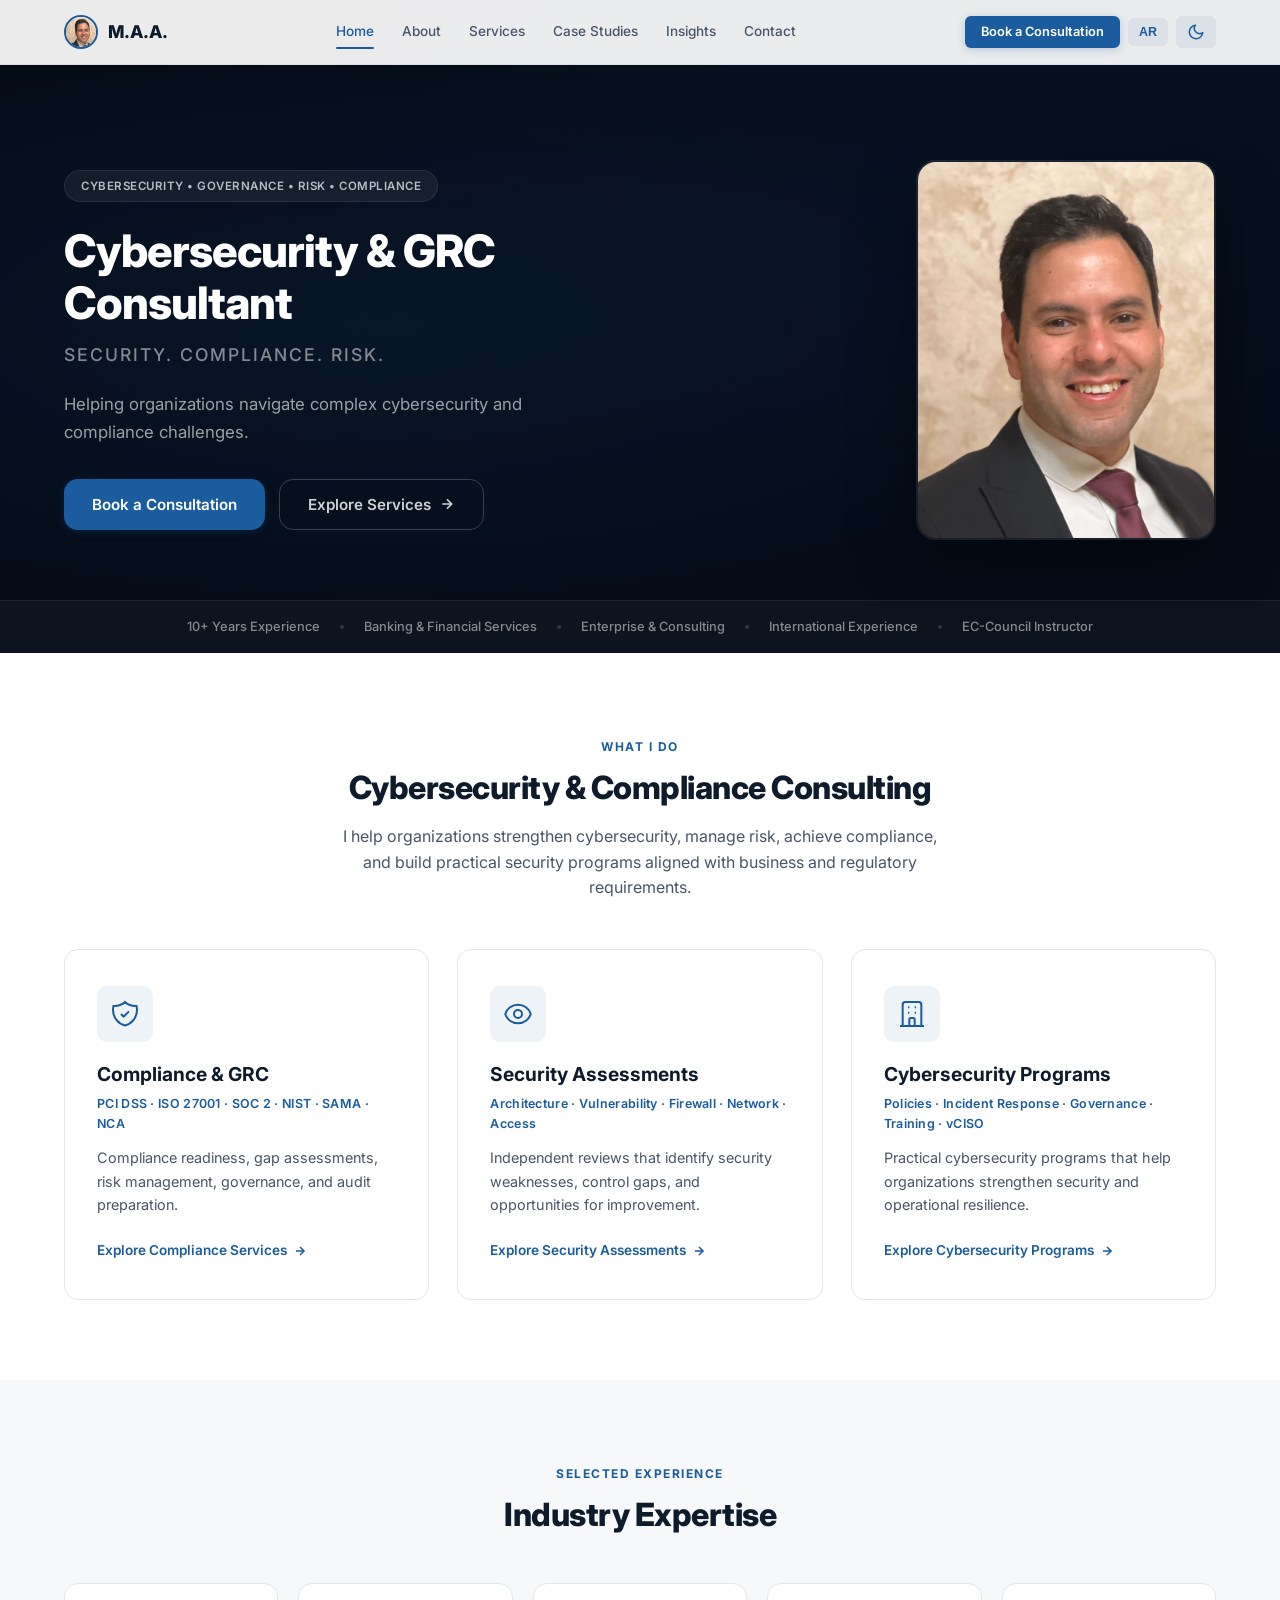
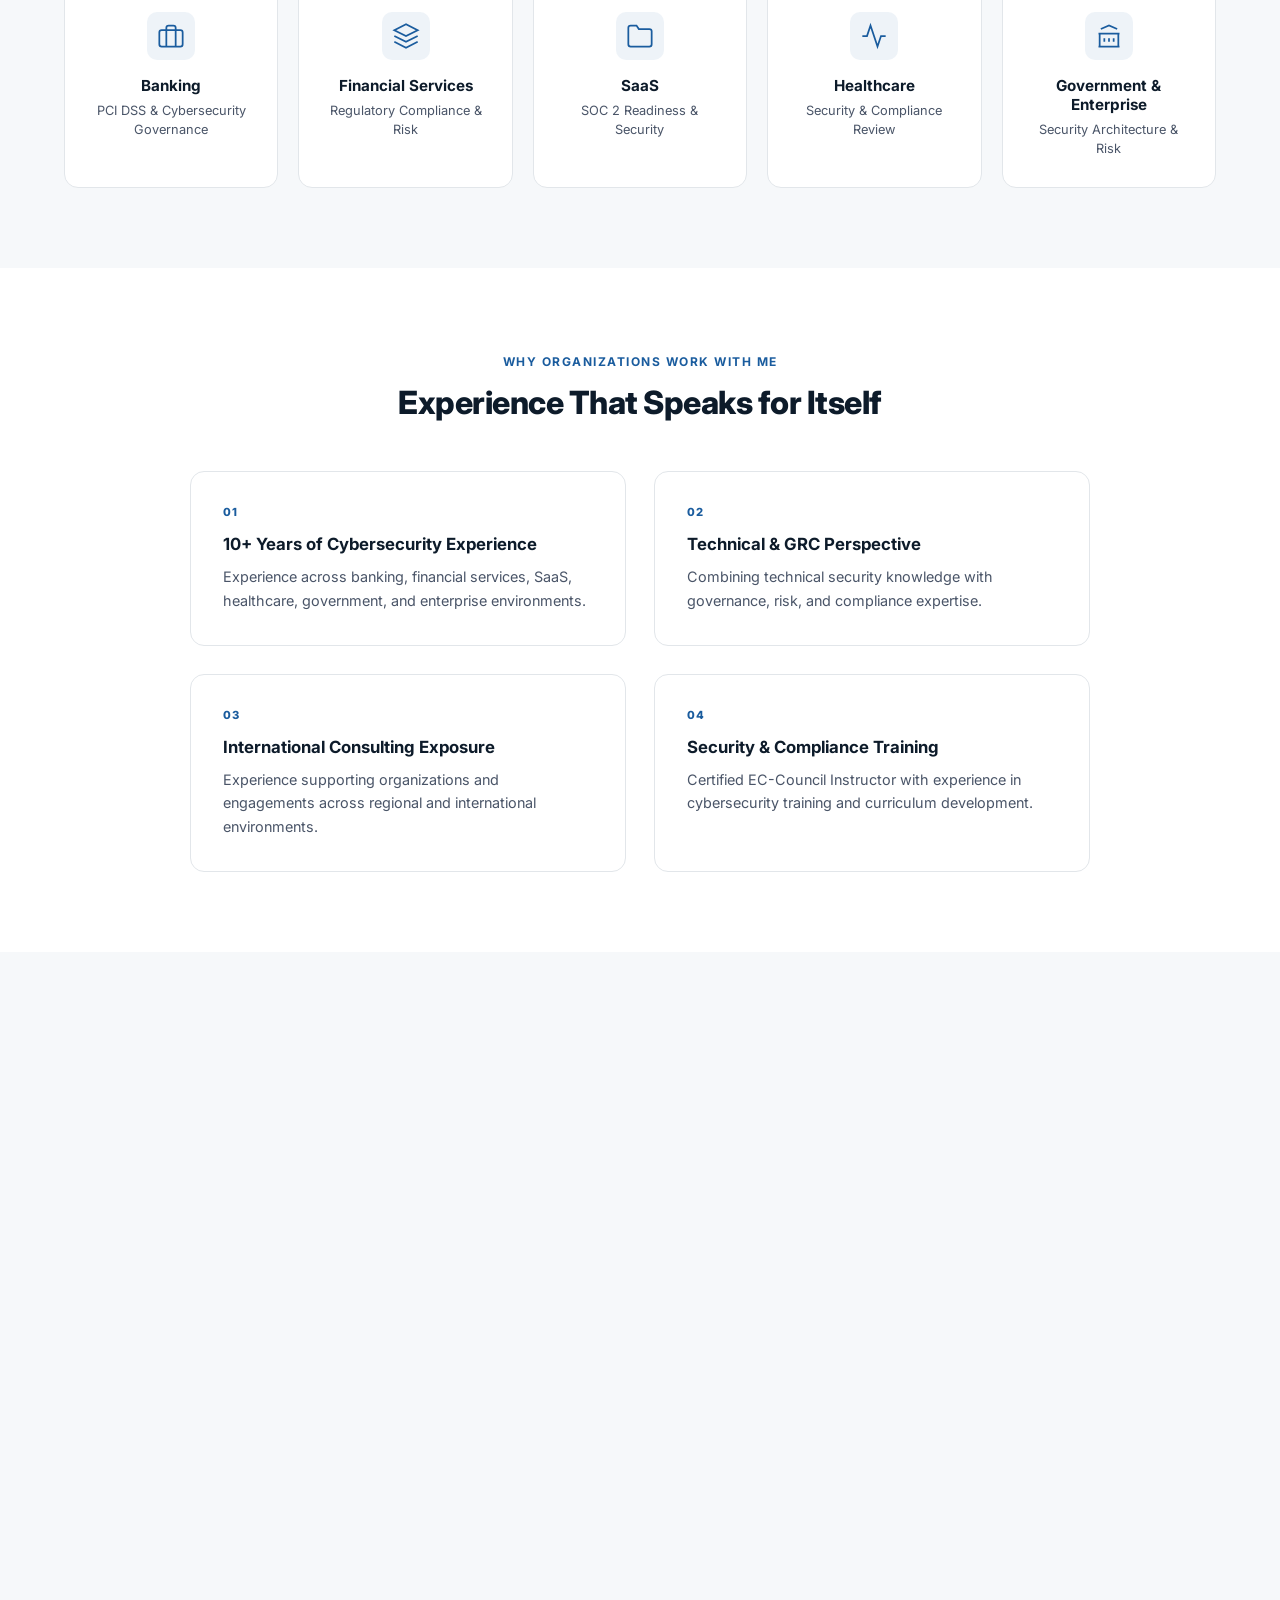
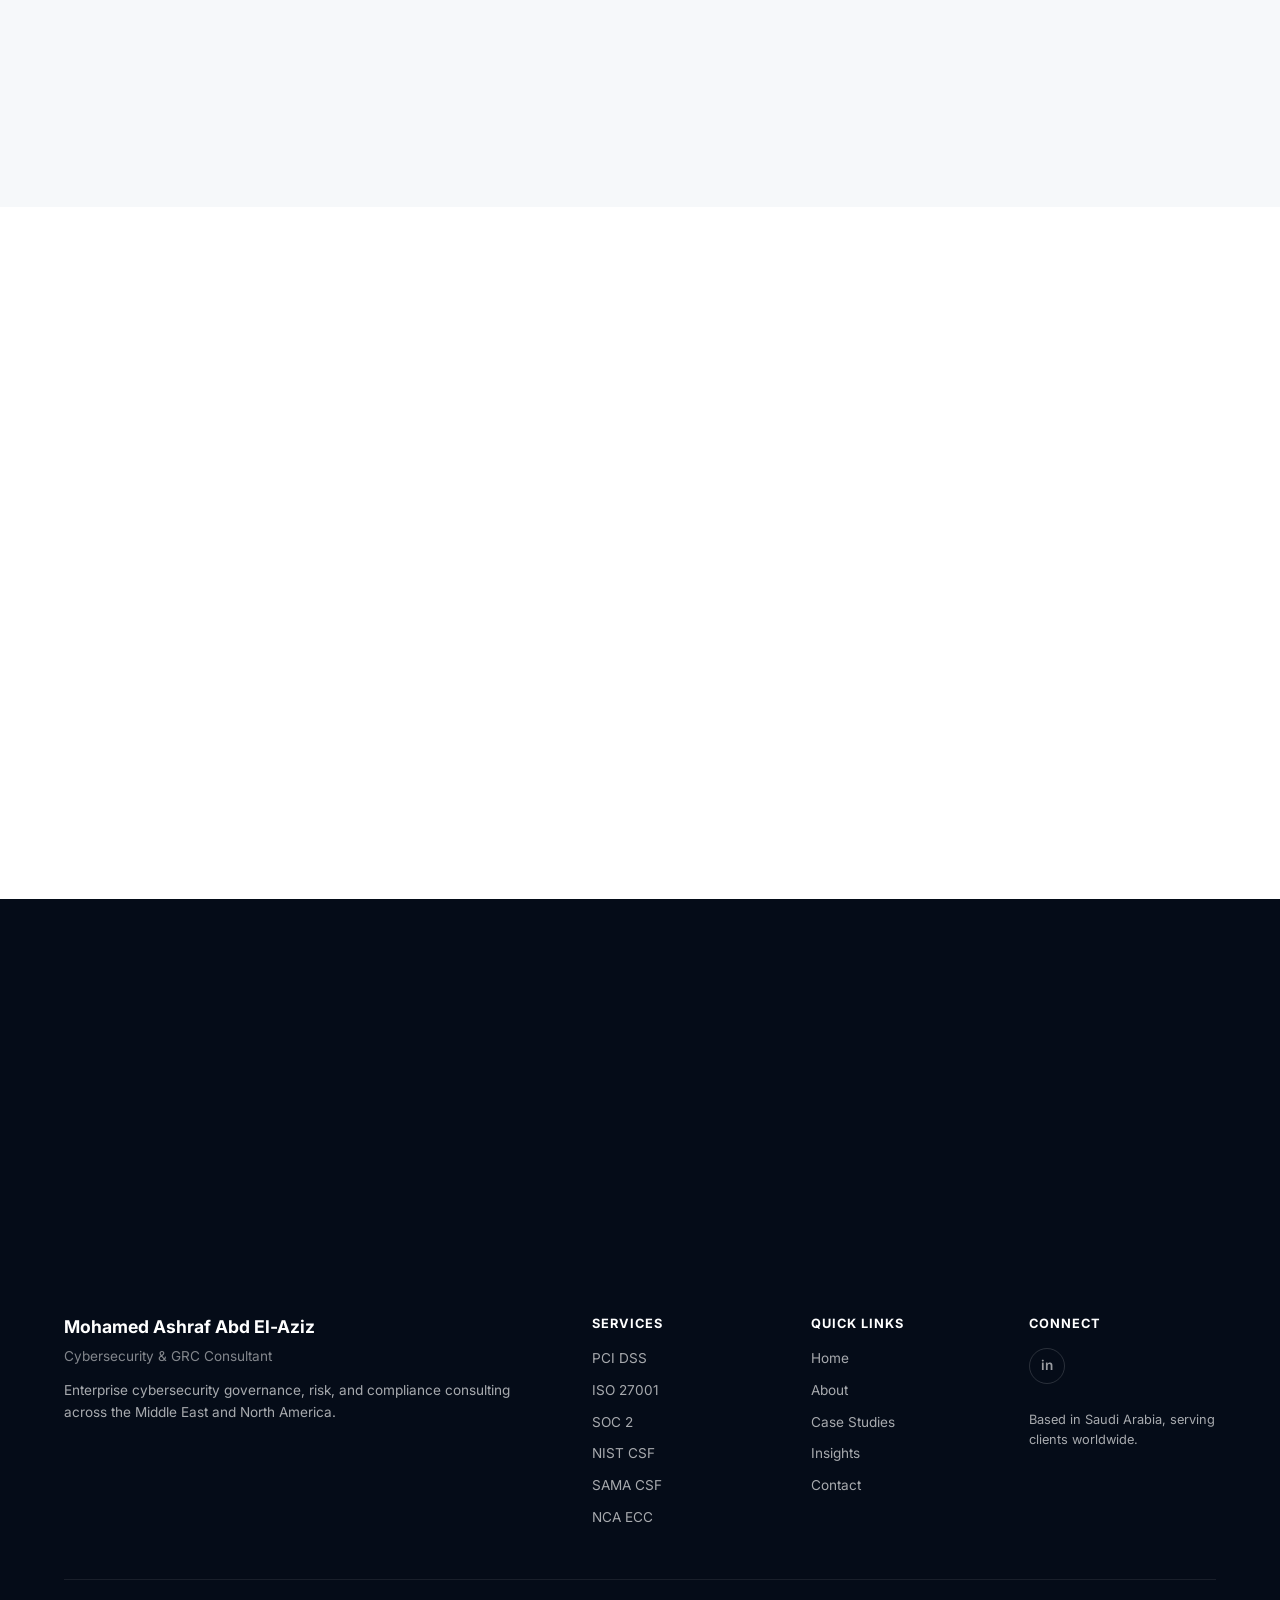
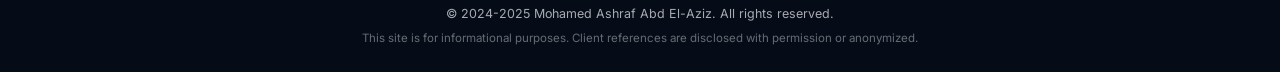
==== commit 4afe5a4b: "feat: full edit mode support, fix all broken links, update meta URLs" ====
--- a/website/index.html
+++ b/website/index.html
@@ -7,11 +7,11 @@
 <meta name="description" content="Cybersecurity and GRC consulting for financial institutions, SaaS, healthcare, and government. PCI DSS, ISO 27001, SOC 2, SAMA CSF, NCA ECC.">
 <meta name="keywords" content="Cybersecurity Consultant, GRC Consultant, PCI DSS, ISO 27001, SOC 2, SAMA CSF, NCA ECC, Jeddah, Saudi Arabia, vCISO, Risk Management, Compliance">
 <meta name="robots" content="index, follow">
-<link rel="canonical" href="https://mashraf1990.github.io/cyber-grc-bos/">
+<link rel="canonical" href="https://mashraf1990.github.io/002-My-Portfolio/">
 <meta property="og:title" content="Mohamed Ashraf Abd El-Aziz — Cybersecurity & GRC Consultant">
 <meta property="og:description" content="Cybersecurity and GRC consulting for financial institutions, SaaS, healthcare, and government.">
 <meta property="og:type" content="website">
-<meta property="og:url" content="https://mashraf1990.github.io/cyber-grc-bos/">
+<meta property="og:url" content="https://mashraf1990.github.io/002-My-Portfolio/">
 <link rel="preconnect" href="https://fonts.googleapis.com">
 <link rel="preconnect" href="https://fonts.gstatic.com" crossorigin>
 <link href="https://fonts.googleapis.com/css2?family=Inter:wght@300;400;500;600;700;800;900&display=swap" rel="stylesheet" media="print" onload="this.media='all'">
@@ -22,20 +22,20 @@
 <!-- ==================== NAVIGATION ==================== -->
 <nav class="navbar" role="navigation" aria-label="Main navigation">
 <div class="container nav-container">
-<a href="#" class="nav-logo" aria-label="Home">
+<a href="#home" class="nav-logo" aria-label="Home">
 <img src="images/mohamed.png" alt="Mohamed Ashraf" class="nav-photo" data-edit="navPhoto">
 <span class="nav-logo-text" data-edit="navBrand">M.A.A.</span>
 </a>
 <div class="nav-links" id="navLinks" role="menubar">
-<a href="#" class="active" role="menuitem">Home</a>
-<a href="#about" role="menuitem">About</a>
-<a href="#services" role="menuitem">Services</a>
-<a href="#case-studies" role="menuitem">Case Studies</a>
-<a href="#insights" role="menuitem">Insights</a>
-<a href="#contact" role="menuitem">Contact</a>
+<a href="#home" class="active" role="menuitem" data-i18n="navHome">Home</a>
+<a href="#about" role="menuitem" data-i18n="navAbout">About</a>
+<a href="#services" role="menuitem" data-i18n="navServices">Services</a>
+<a href="#case-studies" role="menuitem" data-i18n="navCaseStudies">Case Studies</a>
+<a href="#insights" role="menuitem" data-i18n="navInsights">Insights</a>
+<a href="#contact" role="menuitem" data-i18n="navContact">Contact</a>
 </div>
 <div class="nav-actions">
-<a href="#contact" class="btn btn-primary btn-sm nav-cta">Book a Consultation</a>
+<a href="#contact" class="btn btn-primary btn-sm nav-cta" data-i18n="navCTA">Book a Consultation</a>
 <button class="nav-icon-btn" id="langToggle" aria-label="Toggle language">AR</button>
 <button class="nav-icon-btn" id="themeToggle" aria-label="Toggle theme">
 <svg width="18" height="18" viewBox="0 0 24 24" fill="none" stroke="currentColor" stroke-width="2" stroke-linecap="round" stroke-linejoin="round"><path d="M21 12.79A9 9 0 1 1 11.21 3 7 7 0 0 0 21 12.79z"/></svg>
@@ -50,35 +50,35 @@
 <div class="hero-gradient"></div>
 <div class="container hero-container">
 <div class="hero-content">
-<div class="hero-badge">CYBERSECURITY &bull; GOVERNANCE &bull; RISK &bull; COMPLIANCE</div>
-<h1 class="hero-title">Cybersecurity &amp; GRC Consultant</h1>
-<p class="hero-tagline">Security. Compliance. Risk.</p>
+<div class="hero-badge" data-edit="heroBadge">CYBERSECURITY &bull; GOVERNANCE &bull; RISK &bull; COMPLIANCE</div>
+<h1 class="hero-title" data-edit="heroTitle">Cybersecurity &amp; GRC Consultant</h1>
+<p class="hero-tagline" data-edit="heroTagline">Security. Compliance. Risk.</p>
 <p class="hero-subtitle" data-i18n="heroSub" data-edit="heroSub">Helping organizations navigate complex cybersecurity and compliance challenges.</p>
 <div class="hero-ctas">
 <a href="#contact" class="btn btn-primary btn-lg">
-<span data-i18n="schedule">Book a Consultation</span>
+<span data-i18n="schedule" data-edit="ctaConsult">Book a Consultation</span>
 </a>
 <a href="#services" class="btn btn-outline btn-lg">
-<span data-i18n="explore">Explore Services</span>
+<span data-i18n="explore" data-edit="ctaExplore">Explore Services</span>
 <svg width="16" height="16" viewBox="0 0 24 24" fill="none" stroke="currentColor" stroke-width="2.5"><path d="M5 12h14M12 5l7 7-7 7"/></svg>
 </a>
 </div>
 </div>
 <div class="hero-visual">
-<img src="images/mohamed.png" alt="Mohamed Ashraf Abd El-Aziz" class="hero-photo">
+<img src="images/mohamed.png" alt="Mohamed Ashraf Abd El-Aziz" class="hero-photo" data-edit="heroPhoto">
 </div>
 </div>
 <div class="hero-credibility">
 <div class="container cred-container">
-<div class="cred-item">10+ Years Experience</div>
+<div class="cred-item" data-edit="cred1">10+ Years Experience</div>
 <div class="cred-divider"></div>
-<div class="cred-item">Banking &amp; Financial Services</div>
+<div class="cred-item" data-edit="cred2">Banking &amp; Financial Services</div>
 <div class="cred-divider"></div>
-<div class="cred-item">Enterprise &amp; Consulting</div>
+<div class="cred-item" data-edit="cred3">Enterprise &amp; Consulting</div>
 <div class="cred-divider"></div>
-<div class="cred-item">International Experience</div>
+<div class="cred-item" data-edit="cred4">International Experience</div>
 <div class="cred-divider"></div>
-<div class="cred-item">EC-Council Instructor</div>
+<div class="cred-item" data-edit="cred5">EC-Council Instructor</div>
 </div>
 </div>
 </section>
@@ -87,37 +87,37 @@
 <section class="section" id="services">
 <div class="container">
 <div class="section-header">
-<span class="section-label">What I Do</span>
-<h2 class="section-title">Cybersecurity &amp; Compliance Consulting</h2>
-<p class="section-desc">I help organizations strengthen cybersecurity, manage risk, achieve compliance, and build practical security programs aligned with business and regulatory requirements.</p>
+<span class="section-label" data-edit="svcLabel">What I Do</span>
+<h2 class="section-title" data-edit="svcTitle">Cybersecurity &amp; Compliance Consulting</h2>
+<p class="section-desc" data-edit="svcDesc">I help organizations strengthen cybersecurity, manage risk, achieve compliance, and build practical security programs aligned with business and regulatory requirements.</p>
 </div>
 <div class="services-grid">
 <div class="service-card">
 <div class="service-card-icon">
 <svg width="32" height="32" viewBox="0 0 24 24" fill="none" stroke="currentColor" stroke-width="1.5"><path d="M9 12l2 2 4-4m5.618-4.016A11.955 11.955 0 0112 2.944a11.955 11.955 0 01-8.618 3.04A12.02 12.02 0 003 9c0 5.591 3.824 10.29 9 11.622 5.176-1.332 9-6.03 9-11.622 0-1.042-.133-2.052-.382-3.016z"/></svg>
 </div>
-<h3>Compliance &amp; GRC</h3>
-<p class="service-tags">PCI DSS &middot; ISO 27001 &middot; SOC 2 &middot; NIST &middot; SAMA &middot; NCA</p>
-<p class="service-desc">Compliance readiness, gap assessments, risk management, governance, and audit preparation.</p>
-<a href="#" class="service-link">Explore Compliance Services <svg width="14" height="14" viewBox="0 0 24 24" fill="none" stroke="currentColor" stroke-width="2.5"><path d="M5 12h14M12 5l7 7-7 7"/></svg></a>
+<h3 data-edit="svcCard1Title">Compliance &amp; GRC</h3>
+<p class="service-tags" data-edit="svcCard1Tags">PCI DSS &middot; ISO 27001 &middot; SOC 2 &middot; NIST &middot; SAMA &middot; NCA</p>
+<p class="service-desc" data-edit="svcCard1Desc">Compliance readiness, gap assessments, risk management, governance, and audit preparation.</p>
+<a href="#contact" class="service-link" data-edit="svcCard1Link">Explore Compliance Services <svg width="14" height="14" viewBox="0 0 24 24" fill="none" stroke="currentColor" stroke-width="2.5"><path d="M5 12h14M12 5l7 7-7 7"/></svg></a>
 </div>
 <div class="service-card">
 <div class="service-card-icon">
 <svg width="32" height="32" viewBox="0 0 24 24" fill="none" stroke="currentColor" stroke-width="1.5"><path d="M15 12a3 3 0 11-6 0 3 3 0 016 0z"/><path d="M2.458 12C3.732 7.943 7.523 5 12 5c4.478 0 8.268 2.943 9.542 7-1.274 4.057-5.064 7-9.542 7-4.477 0-8.268-2.943-9.542-7z"/></svg>
 </div>
-<h3>Security Assessments</h3>
-<p class="service-tags">Architecture &middot; Vulnerability &middot; Firewall &middot; Network &middot; Access</p>
-<p class="service-desc">Independent reviews that identify security weaknesses, control gaps, and opportunities for improvement.</p>
-<a href="#" class="service-link">Explore Security Assessments <svg width="14" height="14" viewBox="0 0 24 24" fill="none" stroke="currentColor" stroke-width="2.5"><path d="M5 12h14M12 5l7 7-7 7"/></svg></a>
+<h3 data-edit="svcCard2Title">Security Assessments</h3>
+<p class="service-tags" data-edit="svcCard2Tags">Architecture &middot; Vulnerability &middot; Firewall &middot; Network &middot; Access</p>
+<p class="service-desc" data-edit="svcCard2Desc">Independent reviews that identify security weaknesses, control gaps, and opportunities for improvement.</p>
+<a href="#contact" class="service-link" data-edit="svcCard2Link">Explore Security Assessments <svg width="14" height="14" viewBox="0 0 24 24" fill="none" stroke="currentColor" stroke-width="2.5"><path d="M5 12h14M12 5l7 7-7 7"/></svg></a>
 </div>
 <div class="service-card">
 <div class="service-card-icon">
 <svg width="32" height="32" viewBox="0 0 24 24" fill="none" stroke="currentColor" stroke-width="1.5"><path d="M19 21V5a2 2 0 00-2-2H7a2 2 0 00-2 2v16m14 0h2m-2 0h-5m-9 0H3m2 0h5M9 7h1m-1 4h1m4-4h1m-1 4h1m-5 10v-5a1 1 0 011-1h2a1 1 0 011 1v5m-4 0h4"/></svg>
 </div>
-<h3>Cybersecurity Programs</h3>
-<p class="service-tags">Policies &middot; Incident Response &middot; Governance &middot; Training &middot; vCISO</p>
-<p class="service-desc">Practical cybersecurity programs that help organizations strengthen security and operational resilience.</p>
-<a href="#" class="service-link">Explore Cybersecurity Programs <svg width="14" height="14" viewBox="0 0 24 24" fill="none" stroke="currentColor" stroke-width="2.5"><path d="M5 12h14M12 5l7 7-7 7"/></svg></a>
+<h3 data-edit="svcCard3Title">Cybersecurity Programs</h3>
+<p class="service-tags" data-edit="svcCard3Tags">Policies &middot; Incident Response &middot; Governance &middot; Training &middot; vCISO</p>
+<p class="service-desc" data-edit="svcCard3Desc">Practical cybersecurity programs that help organizations strengthen security and operational resilience.</p>
+<a href="#contact" class="service-link" data-edit="svcCard3Link">Explore Cybersecurity Programs <svg width="14" height="14" viewBox="0 0 24 24" fill="none" stroke="currentColor" stroke-width="2.5"><path d="M5 12h14M12 5l7 7-7 7"/></svg></a>
 </div>
 </div>
 </div>
@@ -127,44 +127,44 @@
 <section class="section section-alt" id="experience">
 <div class="container">
 <div class="section-header">
-<span class="section-label">Selected Experience</span>
-<h2 class="section-title">Industry Expertise</h2>
+<span class="section-label" data-edit="expLabel">Selected Experience</span>
+<h2 class="section-title" data-edit="expTitle">Industry Expertise</h2>
 </div>
 <div class="exp-grid">
 <div class="exp-card">
 <div class="exp-card-icon">
 <svg width="28" height="28" viewBox="0 0 24 24" fill="none" stroke="currentColor" stroke-width="1.5"><rect x="2" y="7" width="20" height="14" rx="2"/><path d="M16 21V5a2 2 0 00-2-2h-4a2 2 0 00-2 2v16"/></svg>
 </div>
-<h4>Banking</h4>
-<p>PCI DSS &amp; Cybersecurity Governance</p>
+<h4 data-edit="expCard1Title">Banking</h4>
+<p data-edit="expCard1Desc">PCI DSS &amp; Cybersecurity Governance</p>
 </div>
 <div class="exp-card">
 <div class="exp-card-icon">
 <svg width="28" height="28" viewBox="0 0 24 24" fill="none" stroke="currentColor" stroke-width="1.5"><path d="M12 2L2 7l10 5 10-5-10-5zM2 17l10 5 10-5M2 12l10 5 10-5"/></svg>
 </div>
-<h4>Financial Services</h4>
-<p>Regulatory Compliance &amp; Risk</p>
+<h4 data-edit="expCard2Title">Financial Services</h4>
+<p data-edit="expCard2Desc">Regulatory Compliance &amp; Risk</p>
 </div>
 <div class="exp-card">
 <div class="exp-card-icon">
 <svg width="28" height="28" viewBox="0 0 24 24" fill="none" stroke="currentColor" stroke-width="1.5"><path d="M22 19a2 2 0 01-2 2H4a2 2 0 01-2-2V5a2 2 0 012-2h5l2 3h9a2 2 0 012 2z"/></svg>
 </div>
-<h4>SaaS</h4>
-<p>SOC 2 Readiness &amp; Security</p>
+<h4 data-edit="expCard3Title">SaaS</h4>
+<p data-edit="expCard3Desc">SOC 2 Readiness &amp; Security</p>
 </div>
 <div class="exp-card">
 <div class="exp-card-icon">
 <svg width="28" height="28" viewBox="0 0 24 24" fill="none" stroke="currentColor" stroke-width="1.5"><path d="M22 12h-4l-3 9L9 3l-3 9H2"/></svg>
 </div>
-<h4>Healthcare</h4>
-<p>Security &amp; Compliance Review</p>
+<h4 data-edit="expCard4Title">Healthcare</h4>
+<p data-edit="expCard4Desc">Security &amp; Compliance Review</p>
 </div>
 <div class="exp-card">
 <div class="exp-card-icon">
 <svg width="28" height="28" viewBox="0 0 24 24" fill="none" stroke="currentColor" stroke-width="1.5"><path d="M3 21h18M3 10h18M5 6l7-3 7 3M4 10v11M20 10v11M8 14v3M12 14v3M16 14v3"/></svg>
 </div>
-<h4>Government &amp; Enterprise</h4>
-<p>Security Architecture &amp; Risk</p>
+<h4 data-edit="expCard5Title">Government &amp; Enterprise</h4>
+<p data-edit="expCard5Desc">Security Architecture &amp; Risk</p>
 </div>
 </div>
 </div>
@@ -174,29 +174,29 @@
 <section class="section" id="about">
 <div class="container">
 <div class="section-header">
-<span class="section-label">Why Organizations Work With Me</span>
-<h2 class="section-title">Experience That Speaks for Itself</h2>
+<span class="section-label" data-edit="whyLabel">Why Organizations Work With Me</span>
+<h2 class="section-title" data-edit="whyTitle">Experience That Speaks for Itself</h2>
 </div>
 <div class="why-grid">
 <div class="why-item">
 <div class="why-num">01</div>
-<h4>10+ Years of Cybersecurity Experience</h4>
-<p>Experience across banking, financial services, SaaS, healthcare, government, and enterprise environments.</p>
+<h4 data-edit="whyItem1Title">10+ Years of Cybersecurity Experience</h4>
+<p data-edit="whyItem1Desc">Experience across banking, financial services, SaaS, healthcare, government, and enterprise environments.</p>
 </div>
 <div class="why-item">
 <div class="why-num">02</div>
-<h4>Technical &amp; GRC Perspective</h4>
-<p>Combining technical security knowledge with governance, risk, and compliance expertise.</p>
+<h4 data-edit="whyItem2Title">Technical &amp; GRC Perspective</h4>
+<p data-edit="whyItem2Desc">Combining technical security knowledge with governance, risk, and compliance expertise.</p>
 </div>
 <div class="why-item">
 <div class="why-num">03</div>
-<h4>International Consulting Exposure</h4>
-<p>Experience supporting organizations and engagements across regional and international environments.</p>
+<h4 data-edit="whyItem3Title">International Consulting Exposure</h4>
+<p data-edit="whyItem3Desc">Experience supporting organizations and engagements across regional and international environments.</p>
 </div>
 <div class="why-item">
 <div class="why-num">04</div>
-<h4>Security &amp; Compliance Training</h4>
-<p>Certified EC-Council Instructor with experience in cybersecurity training and curriculum development.</p>
+<h4 data-edit="whyItem4Title">Security &amp; Compliance Training</h4>
+<p data-edit="whyItem4Desc">Certified EC-Council Instructor with experience in cybersecurity training and curriculum development.</p>
 </div>
 </div>
 </div>
@@ -206,77 +206,77 @@
 <section class="section section-alt" id="case-studies">
 <div class="container">
 <div class="section-header">
-<span class="section-label">Case Studies</span>
-<h2 class="section-title">Selected Engagements</h2>
-<p class="section-desc">These engagements reflect real outcomes. Client names are disclosed only with permission; others are anonymized.</p>
+<span class="section-label" data-edit="csLabel">Case Studies</span>
+<h2 class="section-title" data-edit="csTitle">Selected Engagements</h2>
+<p class="section-desc" data-edit="csDesc">These engagements reflect real outcomes. Client names are disclosed only with permission; others are anonymized.</p>
 </div>
 <div class="cs-grid">
 <article class="cs-card">
 <div class="cs-meta">
-<span class="cs-tag">PCI DSS</span>
-<span class="cs-location">Financial Institution, Saudi Arabia</span>
-</div>
-<h3>PCI DSS Compliance Program</h3>
+<span class="cs-tag" data-edit="csCard1Tag">PCI DSS</span>
+<span class="cs-location" data-edit="csCard1Loc">Financial Institution, Saudi Arabia</span>
+</div>
+<h3 data-edit="csCard1Title">PCI DSS Compliance Program</h3>
 <div class="cs-body">
 <div class="cs-col">
-<h5>Challenge</h5>
-<p>A major financial institution required full PCI DSS compliance across all 12 requirements with an upcoming audit deadline.</p>
-</div>
-<div class="cs-col">
-<h5>Approach</h5>
-<p>Led end-to-end compliance program including gap analysis, remediation planning, evidence collection, and QSA audit coordination.</p>
-</div>
-<div class="cs-col">
-<h5>Outcome</h5>
-<p>Achieved audit readiness with a structured compliance program and clear evidence documentation.</p>
+<h5 data-edit="csCard1ChalH">Challenge</h5>
+<p data-edit="csCard1ChalP">A major financial institution required full PCI DSS compliance across all 12 requirements with an upcoming audit deadline.</p>
+</div>
+<div class="cs-col">
+<h5 data-edit="csCard1ApprH">Approach</h5>
+<p data-edit="csCard1ApprP">Led end-to-end compliance program including gap analysis, remediation planning, evidence collection, and QSA audit coordination.</p>
+</div>
+<div class="cs-col">
+<h5 data-edit="csCard1OutH">Outcome</h5>
+<p data-edit="csCard1OutP">Achieved audit readiness with a structured compliance program and clear evidence documentation.</p>
 </div>
 </div>
 </article>
 <article class="cs-card">
 <div class="cs-meta">
-<span class="cs-tag">SOC 2</span>
-<span class="cs-location">SaaS Organization, USA</span>
-</div>
-<h3>SOC 2 Readiness Assessment</h3>
+<span class="cs-tag" data-edit="csCard2Tag">SOC 2</span>
+<span class="cs-location" data-edit="csCard2Loc">SaaS Organization, USA</span>
+</div>
+<h3 data-edit="csCard2Title">SOC 2 Readiness Assessment</h3>
 <div class="cs-body">
 <div class="cs-col">
-<h5>Challenge</h5>
-<p>A US-based SaaS company needed SOC 2 Type II readiness to satisfy enterprise client requirements.</p>
-</div>
-<div class="cs-col">
-<h5>Approach</h5>
-<p>Conducted end-to-end readiness assessment, Trust Service Criteria mapping, and developed a compliance roadmap.</p>
-</div>
-<div class="cs-col">
-<h5>Outcome</h5>
-<p>Established a clear audit path with defined controls, evidence processes, and remediation plan.</p>
+<h5 data-edit="csCard2ChalH">Challenge</h5>
+<p data-edit="csCard2ChalP">A US-based SaaS company needed SOC 2 Type II readiness to satisfy enterprise client requirements.</p>
+</div>
+<div class="cs-col">
+<h5 data-edit="csCard2ApprH">Approach</h5>
+<p data-edit="csCard2ApprP">Conducted end-to-end readiness assessment, Trust Service Criteria mapping, and developed a compliance roadmap.</p>
+</div>
+<div class="cs-col">
+<h5 data-edit="csCard2OutH">Outcome</h5>
+<p data-edit="csCard2OutP">Established a clear audit path with defined controls, evidence processes, and remediation plan.</p>
 </div>
 </div>
 </article>
 <article class="cs-card">
 <div class="cs-meta">
-<span class="cs-tag">Architecture</span>
-<span class="cs-location">Government Enterprise, Saudi Arabia</span>
-</div>
-<h3>Security Architecture Review</h3>
+<span class="cs-tag" data-edit="csCard3Tag">Architecture</span>
+<span class="cs-location" data-edit="csCard3Loc">Government Enterprise, Saudi Arabia</span>
+</div>
+<h3 data-edit="csCard3Title">Security Architecture Review</h3>
 <div class="cs-body">
 <div class="cs-col">
-<h5>Challenge</h5>
-<p>A large-scale national development project required an independent security architecture assessment.</p>
-</div>
-<div class="cs-col">
-<h5>Approach</h5>
-<p>Performed comprehensive enterprise security architecture review covering network, cloud, application, and physical security layers.</p>
-</div>
-<div class="cs-col">
-<h5>Outcome</h5>
-<p>Delivered prioritized recommendations for strengthening the project's security posture.</p>
+<h5 data-edit="csCard3ChalH">Challenge</h5>
+<p data-edit="csCard3ChalP">A large-scale national development project required an independent security architecture assessment.</p>
+</div>
+<div class="cs-col">
+<h5 data-edit="csCard3ApprH">Approach</h5>
+<p data-edit="csCard3ApprP">Performed comprehensive enterprise security architecture review covering network, cloud, application, and physical security layers.</p>
+</div>
+<div class="cs-col">
+<h5 data-edit="csCard3OutH">Outcome</h5>
+<p data-edit="csCard3OutP">Delivered prioritized recommendations for strengthening the project's security posture.</p>
 </div>
 </div>
 </article>
 </div>
 <div class="section-footer">
-<a href="#" class="btn btn-outline">View All Case Studies</a>
+<a href="#contact" class="btn btn-outline" data-i18n="viewAllCS">View All Case Studies</a>
 </div>
 </div>
 </section>
@@ -285,32 +285,32 @@
 <section class="section" id="insights">
 <div class="container">
 <div class="section-header">
-<span class="section-label">Insights</span>
-<h2 class="section-title">Cybersecurity Resources &amp; Analysis</h2>
-<p class="section-desc">Practical guidance on compliance strategy, risk management, and governance best practices.</p>
+<span class="section-label" data-edit="insLabel">Insights</span>
+<h2 class="section-title" data-edit="insTitle">Cybersecurity Resources &amp; Analysis</h2>
+<p class="section-desc" data-edit="insDesc">Practical guidance on compliance strategy, risk management, and governance best practices.</p>
 </div>
 <div class="insights-grid">
 <article class="insight-card">
-<span class="insight-tag">Compliance</span>
-<h3>PCI DSS v4.0.1: What Changed and What to Do About It</h3>
-<p>A practical guide to the key changes in the latest version and how to prepare your organization for assessment.</p>
-<a href="#" class="insight-link">Read More <svg width="14" height="14" viewBox="0 0 24 24" fill="none" stroke="currentColor" stroke-width="2.5"><path d="M5 12h14M12 5l7 7-7 7"/></svg></a>
+<span class="insight-tag" data-edit="insCard1Tag">Compliance</span>
+<h3 data-edit="insCard1Title">PCI DSS v4.0.1: What Changed and What to Do About It</h3>
+<p data-edit="insCard1Desc">A practical guide to the key changes in the latest version and how to prepare your organization for assessment.</p>
+<a href="#insights" class="insight-link" data-i18n="readMore">Read More <svg width="14" height="14" viewBox="0 0 24 24" fill="none" stroke="currentColor" stroke-width="2.5"><path d="M5 12h14M12 5l7 7-7 7"/></svg></a>
 </article>
 <article class="insight-card">
-<span class="insight-tag">Strategy</span>
-<h3>The True Cost of Compliance (and the Cost of Non-Compliance)</h3>
-<p>Why leading organizations view compliance as an investment in revenue protection, not a cost center.</p>
-<a href="#" class="insight-link">Read More <svg width="14" height="14" viewBox="0 0 24 24" fill="none" stroke="currentColor" stroke-width="2.5"><path d="M5 12h14M12 5l7 7-7 7"/></svg></a>
+<span class="insight-tag" data-edit="insCard2Tag">Strategy</span>
+<h3 data-edit="insCard2Title">The True Cost of Compliance (and the Cost of Non-Compliance)</h3>
+<p data-edit="insCard2Desc">Why leading organizations view compliance as an investment in revenue protection, not a cost center.</p>
+<a href="#insights" class="insight-link" data-i18n="readMore">Read More <svg width="14" height="14" viewBox="0 0 24 24" fill="none" stroke="currentColor" stroke-width="2.5"><path d="M5 12h14M12 5l7 7-7 7"/></svg></a>
 </article>
 <article class="insight-card">
-<span class="insight-tag">Governance</span>
-<h3>Building a Board-Ready Cybersecurity Dashboard</h3>
-<p>How to communicate risk and compliance posture to executives in a language they understand and act on.</p>
-<a href="#" class="insight-link">Read More <svg width="14" height="14" viewBox="0 0 24 24" fill="none" stroke="currentColor" stroke-width="2.5"><path d="M5 12h14M12 5l7 7-7 7"/></svg></a>
+<span class="insight-tag" data-edit="insCard3Tag">Governance</span>
+<h3 data-edit="insCard3Title">Building a Board-Ready Cybersecurity Dashboard</h3>
+<p data-edit="insCard3Desc">How to communicate risk and compliance posture to executives in a language they understand and act on.</p>
+<a href="#insights" class="insight-link" data-i18n="readMore">Read More <svg width="14" height="14" viewBox="0 0 24 24" fill="none" stroke="currentColor" stroke-width="2.5"><path d="M5 12h14M12 5l7 7-7 7"/></svg></a>
 </article>
 </div>
 <div class="section-footer">
-<a href="#" class="btn btn-outline">View All Insights</a>
+<a href="#insights" class="btn btn-outline" data-i18n="viewAllInsights">View All Insights</a>
 </div>
 </div>
 </section>
@@ -319,11 +319,11 @@
 <section class="section cta-section" id="contact">
 <div class="container">
 <div class="cta-content">
-<h2>Have a Cybersecurity or Compliance Challenge?</h2>
-<p>Let's discuss your security, compliance, risk, or cybersecurity program requirements.</p>
+<h2 data-edit="ctaTitle">Have a Cybersecurity or Compliance Challenge?</h2>
+<p data-edit="ctaDesc">Let's discuss your security, compliance, risk, or cybersecurity program requirements.</p>
 <div class="cta-actions">
-<a href="#contact" class="btn btn-primary btn-lg">Book a Consultation</a>
-<a href="#" class="btn btn-outline btn-lg">Contact Me</a>
+<a href="#contact" class="btn btn-primary btn-lg" data-i18n="ctaConsult">Book a Consultation</a>
+<a href="#contact" class="btn btn-outline btn-lg" data-i18n="ctaContact">Contact Me</a>
 </div>
 </div>
 </div>
@@ -335,39 +335,39 @@
 <div class="footer-top">
 <div class="footer-brand">
 <h4 data-edit="footerBrand">Mohamed Ashraf Abd El-Aziz</h4>
-<p class="footer-tagline">Cybersecurity &amp; GRC Consultant</p>
-<p class="footer-desc">Enterprise cybersecurity governance, risk, and compliance consulting across the Middle East and North America.</p>
+<p class="footer-tagline" data-edit="footerTagline">Cybersecurity &amp; GRC Consultant</p>
+<p class="footer-desc" data-edit="footerDesc">Enterprise cybersecurity governance, risk, and compliance consulting across the Middle East and North America.</p>
 </div>
 <div class="footer-links">
 <div class="footer-col">
-<h5>Services</h5>
-<a href="#">PCI DSS</a>
-<a href="#">ISO 27001</a>
-<a href="#">SOC 2</a>
-<a href="#">NIST CSF</a>
-<a href="#">SAMA CSF</a>
-<a href="#">NCA ECC</a>
+<h5 data-edit="footerCol1Title">Services</h5>
+<a href="#services" data-edit="footerSvc1">PCI DSS</a>
+<a href="#services" data-edit="footerSvc2">ISO 27001</a>
+<a href="#services" data-edit="footerSvc3">SOC 2</a>
+<a href="#services" data-edit="footerSvc4">NIST CSF</a>
+<a href="#services" data-edit="footerSvc5">SAMA CSF</a>
+<a href="#services" data-edit="footerSvc6">NCA ECC</a>
 </div>
 <div class="footer-col">
-<h5>Quick Links</h5>
-<a href="#">Home</a>
-<a href="#about">About</a>
-<a href="#case-studies">Case Studies</a>
-<a href="#insights">Insights</a>
-<a href="#contact">Contact</a>
+<h5 data-edit="footerCol2Title">Quick Links</h5>
+<a href="#home" data-i18n="navHome">Home</a>
+<a href="#about" data-i18n="navAbout">About</a>
+<a href="#case-studies" data-i18n="navCaseStudies">Case Studies</a>
+<a href="#insights" data-i18n="navInsights">Insights</a>
+<a href="#contact" data-i18n="navContact">Contact</a>
 </div>
 <div class="footer-col">
-<h5>Connect</h5>
+<h5 data-edit="footerCol3Title">Connect</h5>
 <div class="footer-social">
 <a href="https://www.linkedin.com/in/mohamedashraf/" aria-label="LinkedIn">in</a>
 </div>
-<p class="footer-note">Based in Saudi Arabia, serving clients worldwide.</p>
+<p class="footer-note" data-edit="footerNote">Based in Saudi Arabia, serving clients worldwide.</p>
 </div>
 </div>
 </div>
 <div class="footer-bottom">
 <p>&copy; 2024-2025 Mohamed Ashraf Abd El-Aziz. All rights reserved.</p>
-<p class="footer-legal">This site is for informational purposes. Client references are disclosed with permission or anonymized.</p>
+<p class="footer-legal" data-edit="footerLegal">This site is for informational purposes. Client references are disclosed with permission or anonymized.</p>
 </div>
 </div>
 </footer>
--- a/website/css/styles.css
+++ b/website/css/styles.css
@@ -147,6 +147,11 @@
 .editable-active[data-edit="navPhoto"] {
   box-shadow: 0 0 0 2px var(--accent), 0 0 12px rgba(26,92,158,0.4);
 }
+.editable-active[data-edit="heroPhoto"] {
+  box-shadow: 0 0 0 3px var(--accent), 0 0 24px rgba(26,92,158,0.35);
+  cursor: pointer;
+}
+.hero-photo.editable-active { cursor: pointer; }
 .nav-links { display: flex; gap: 28px; align-items: center; }
 .nav-links a {
   color: var(--text-secondary); text-decoration: none;
